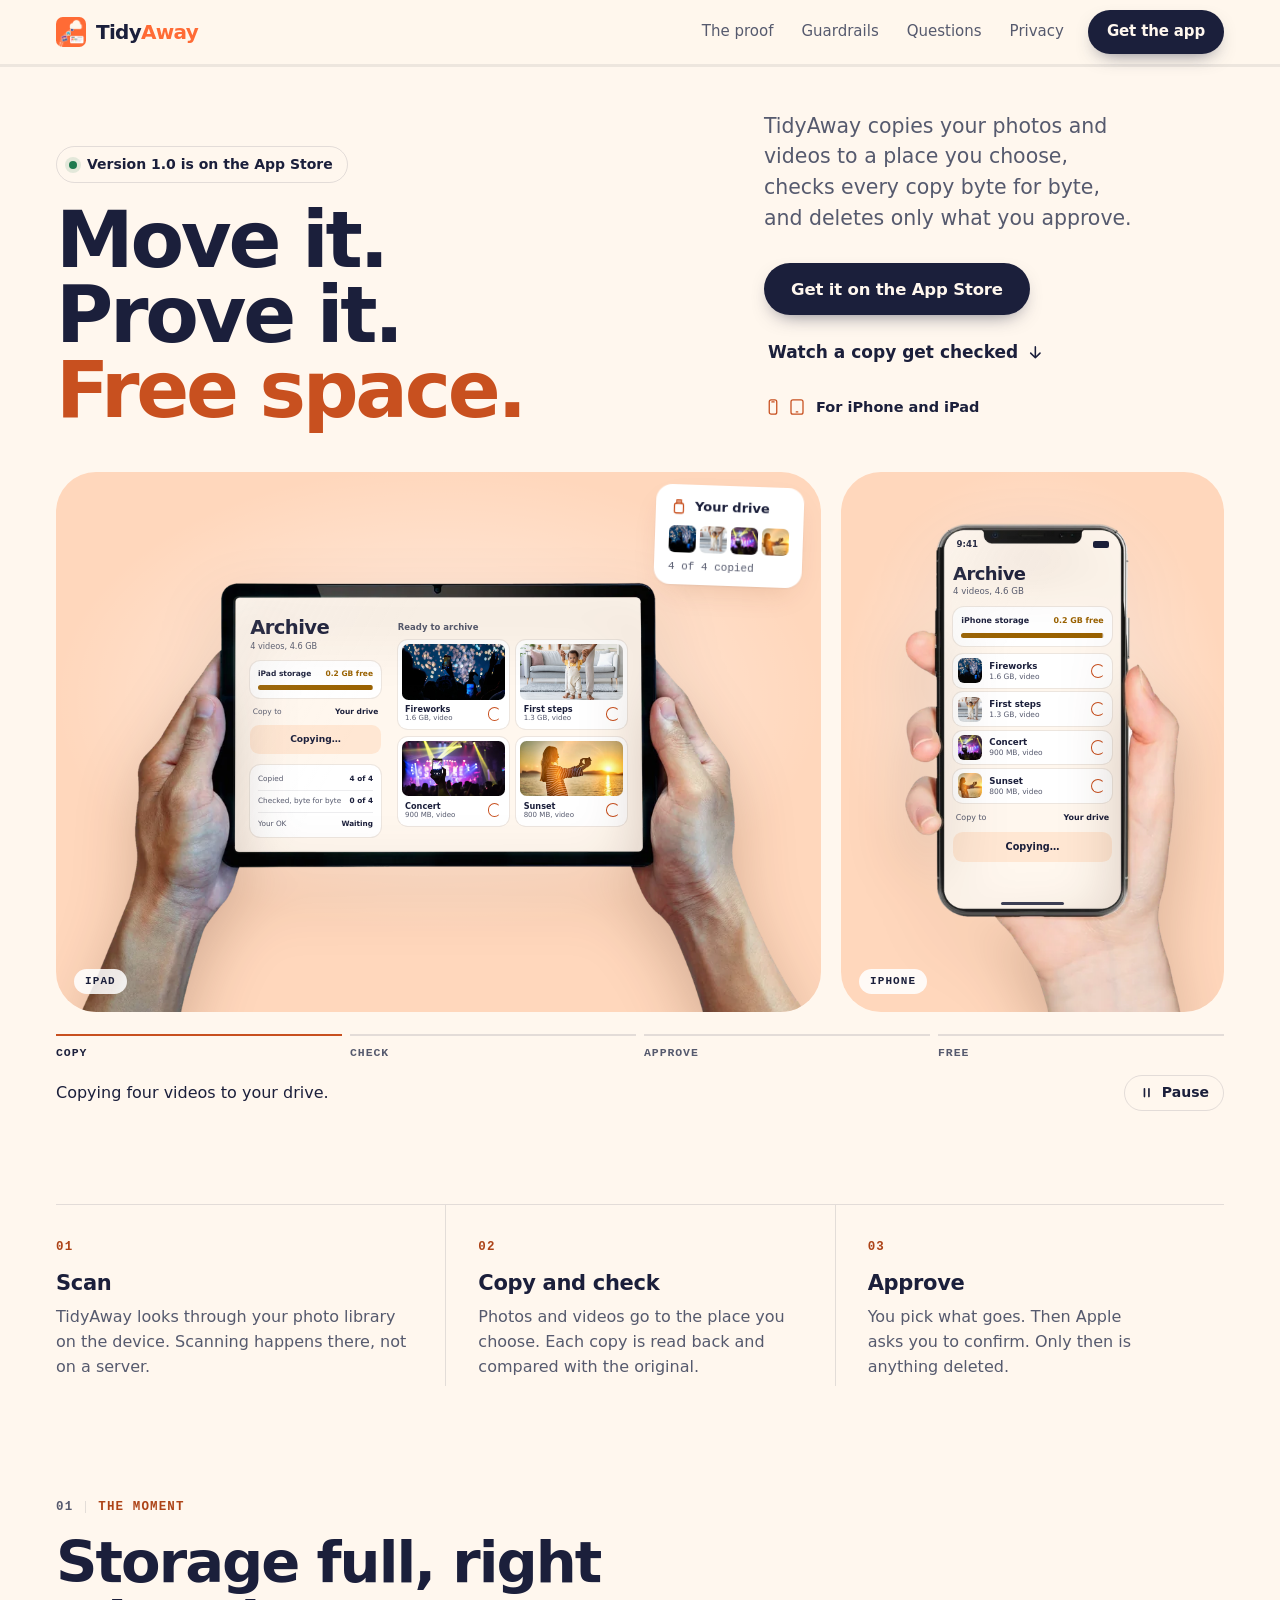
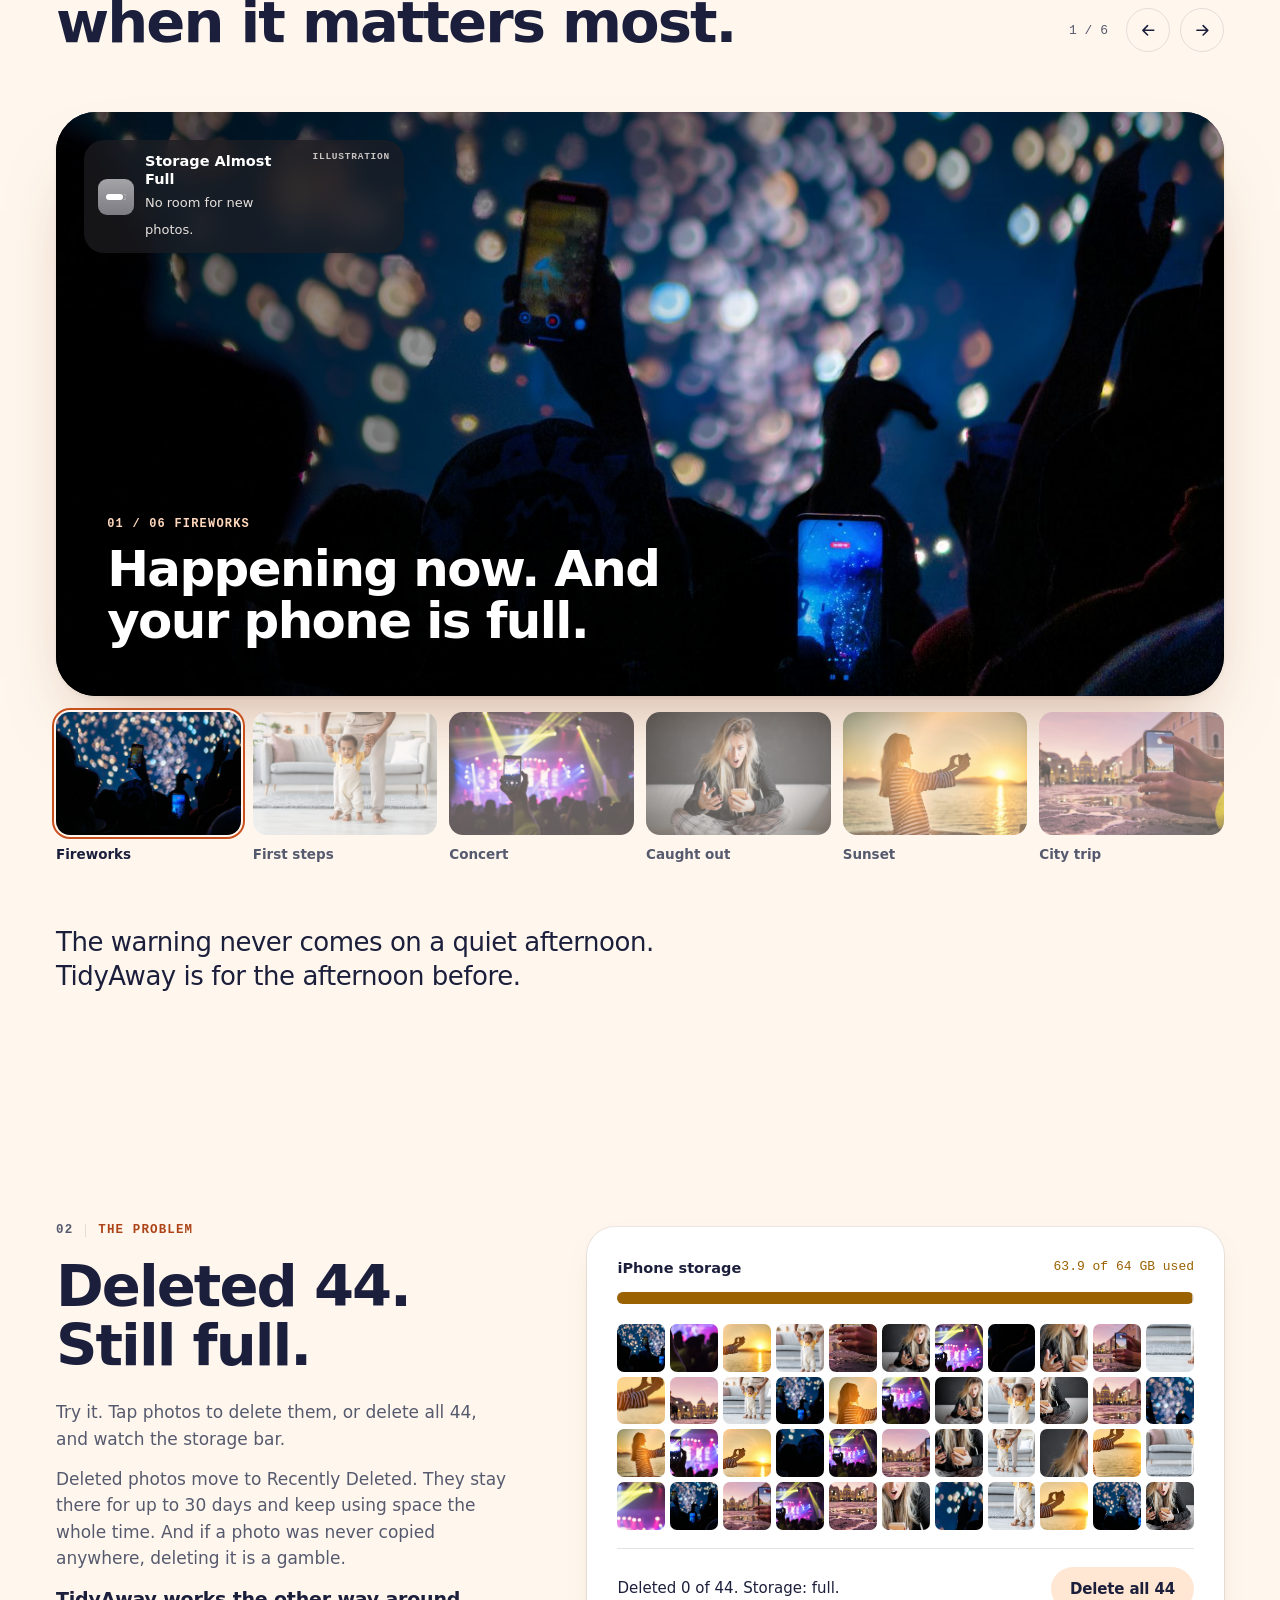
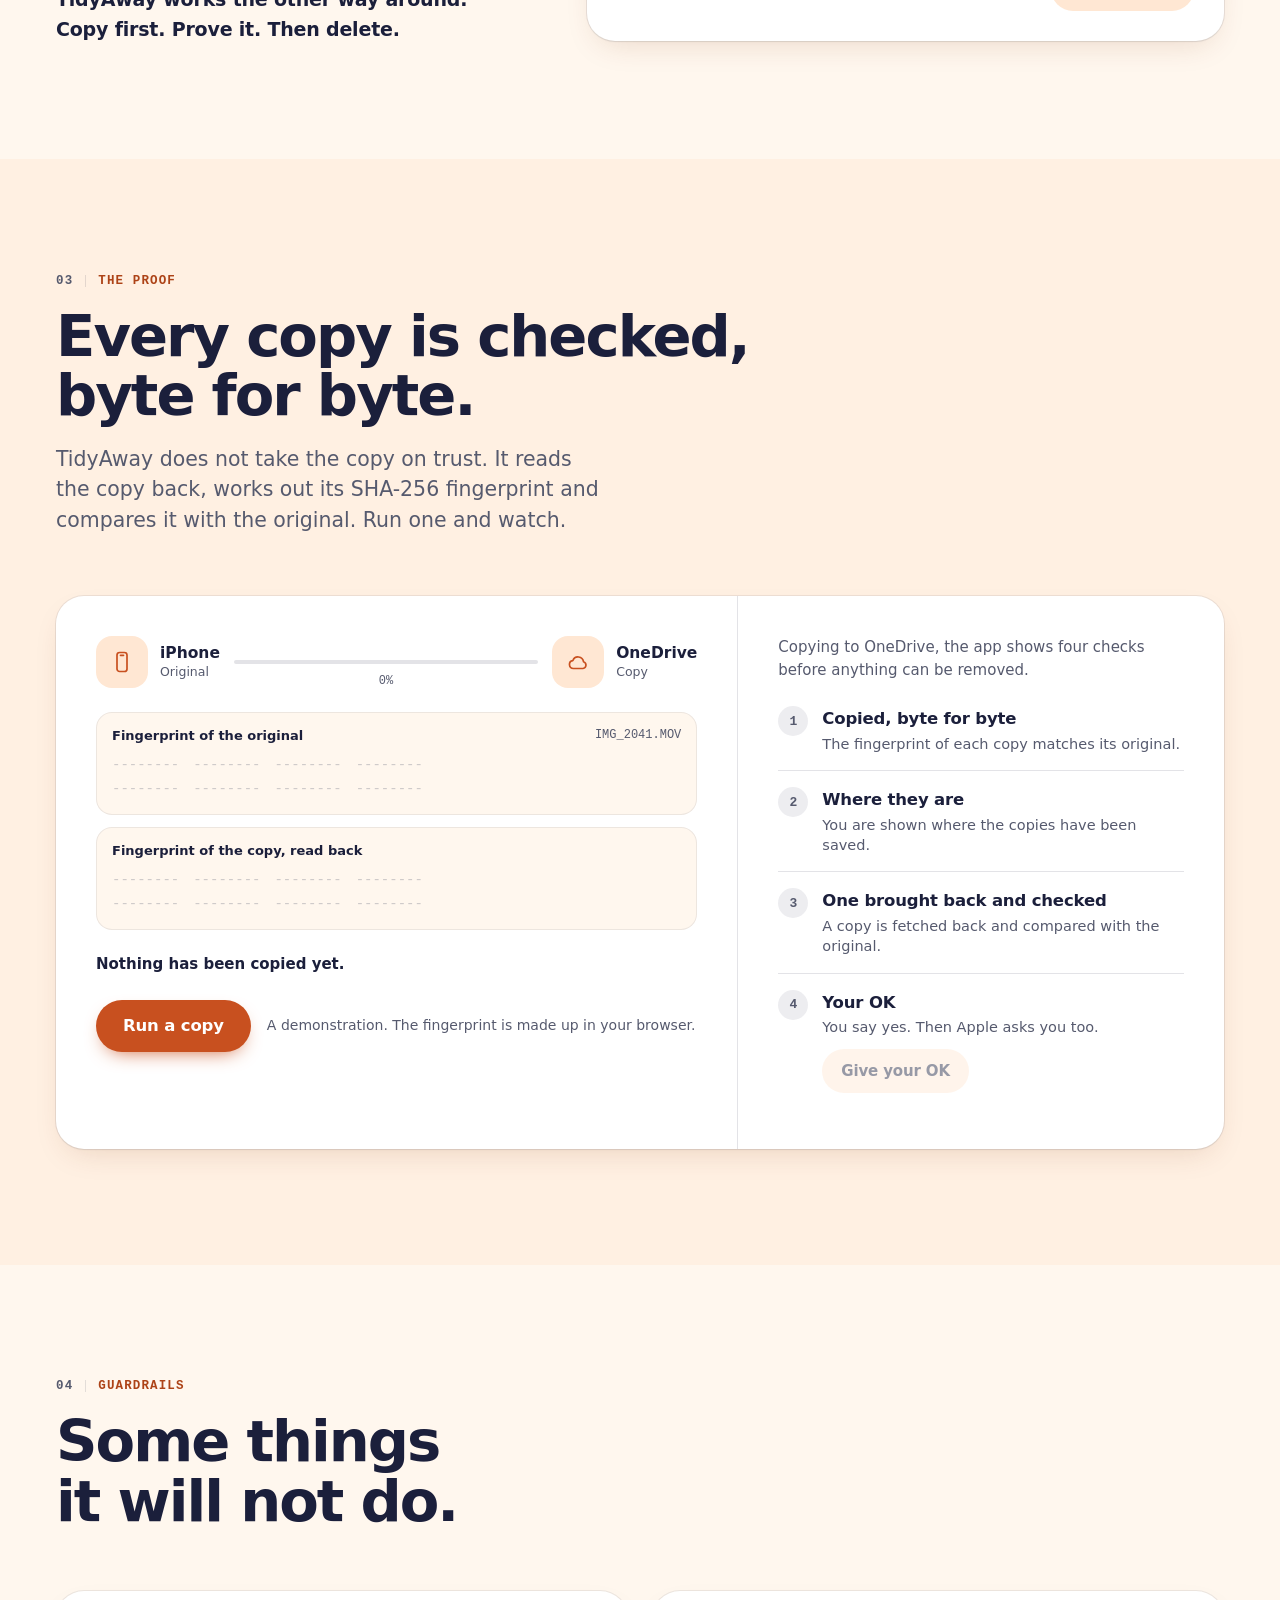
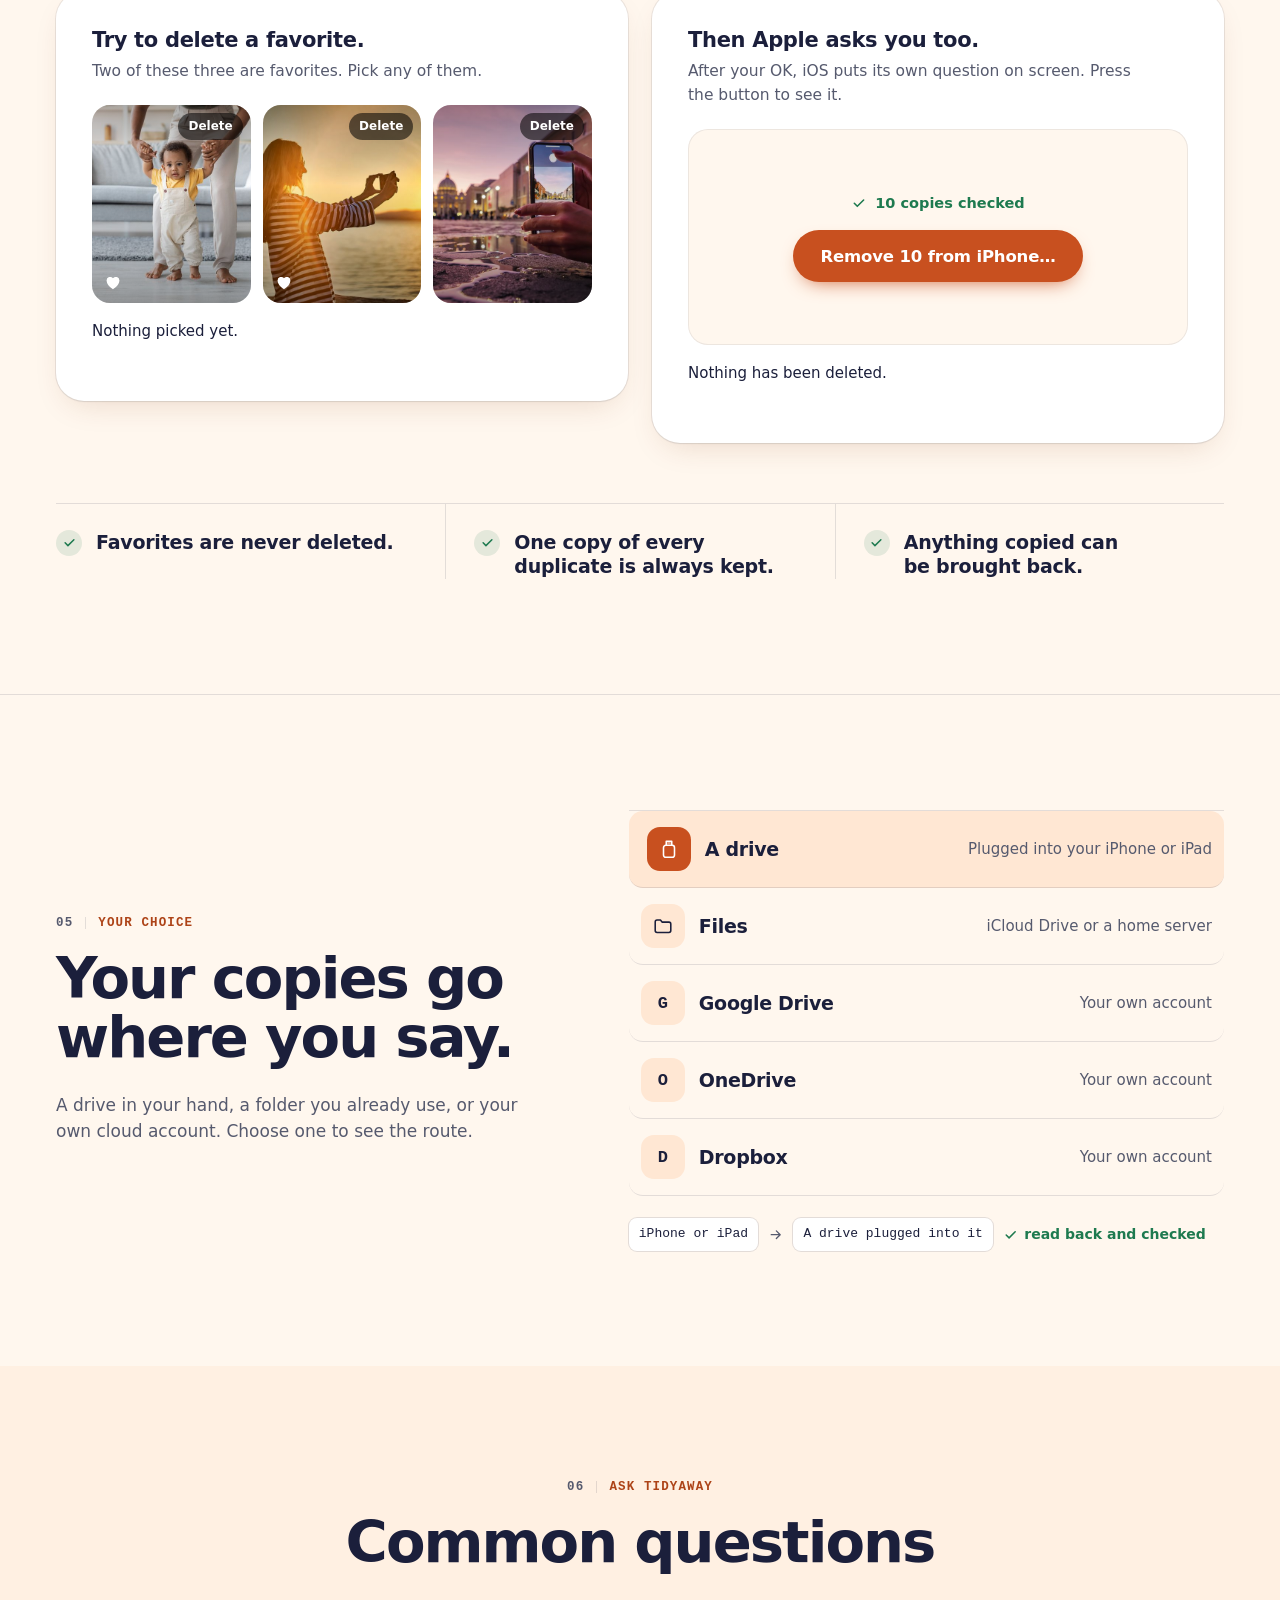
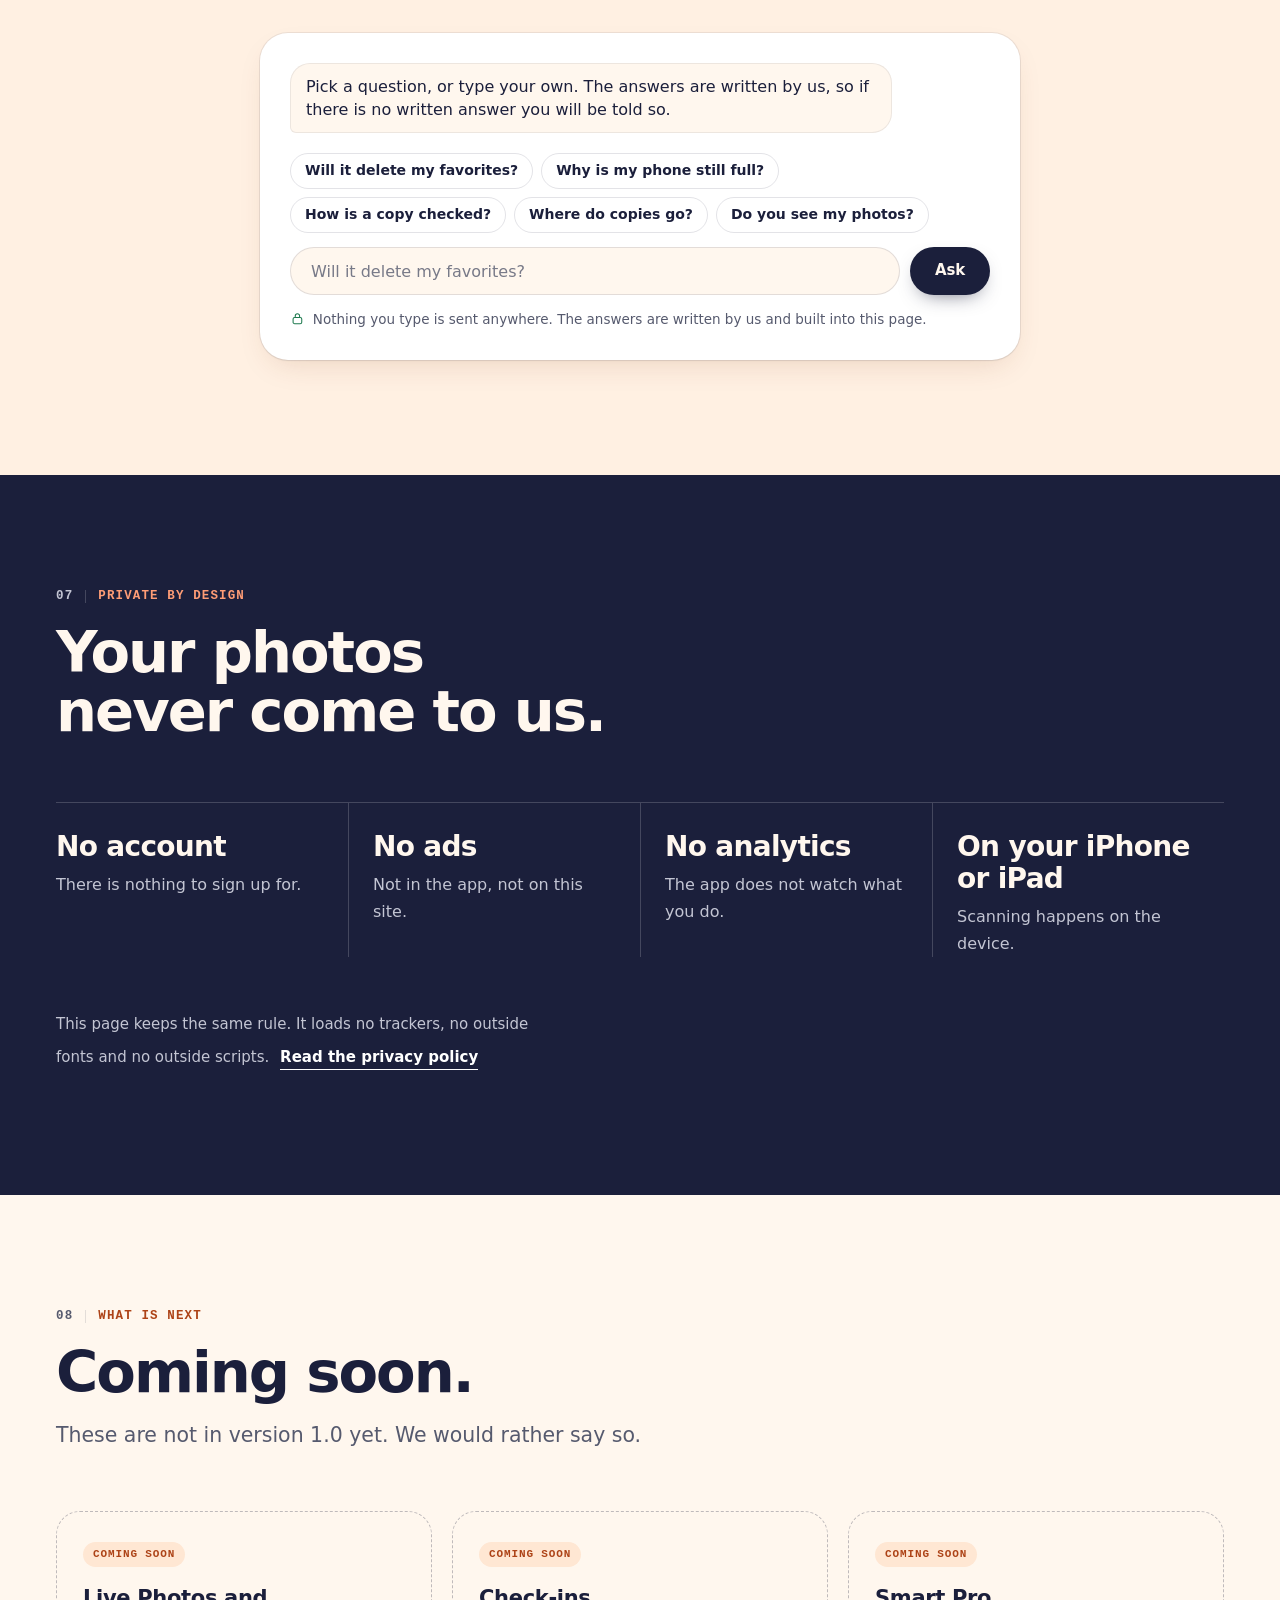
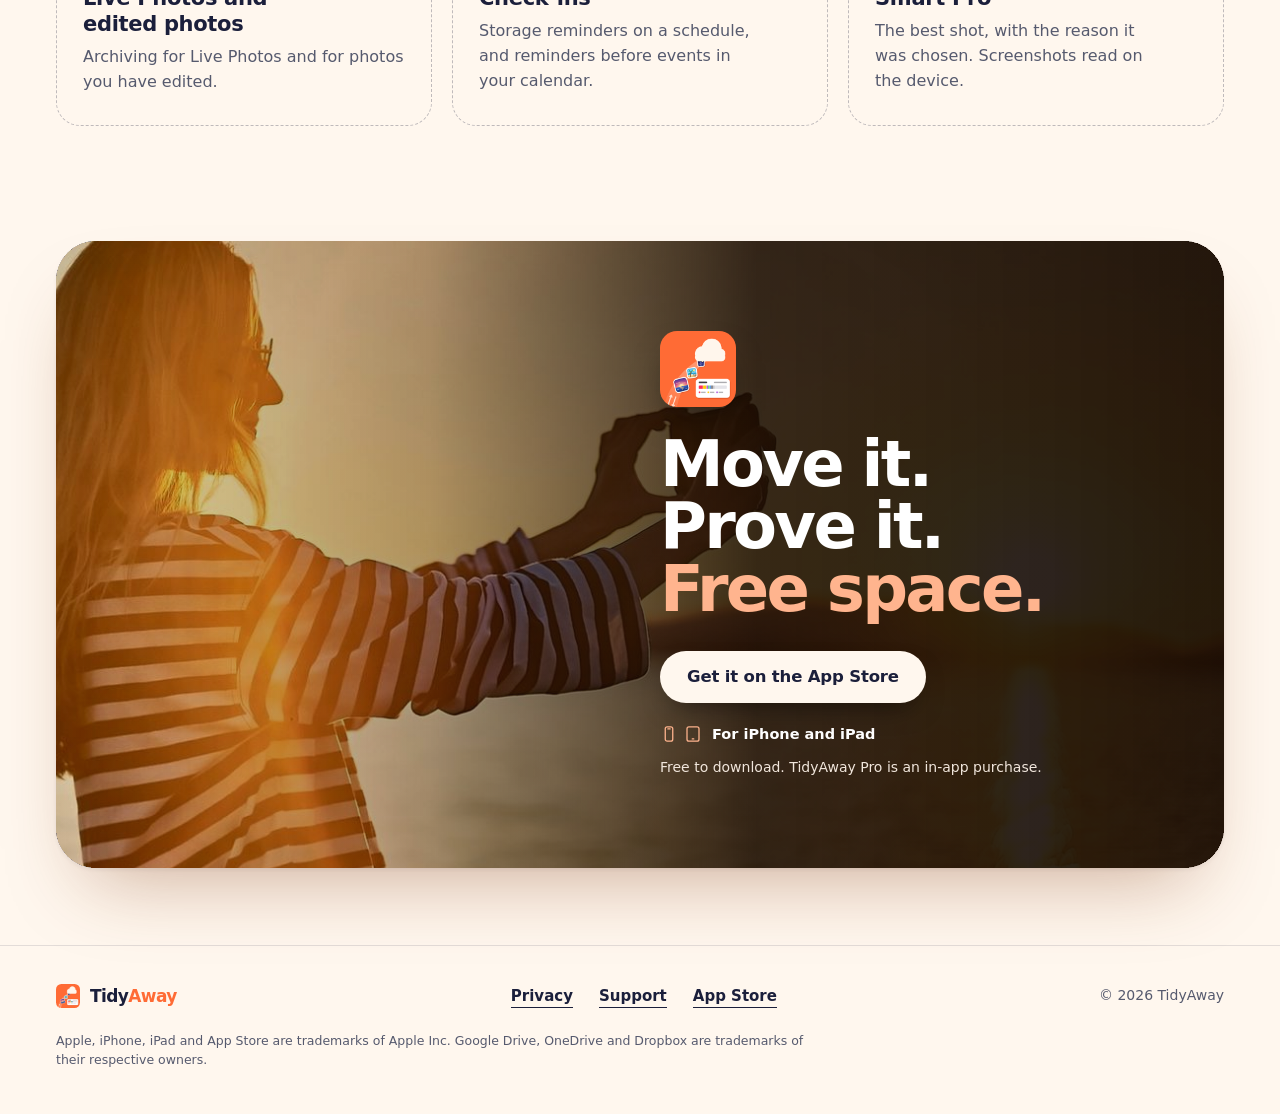
==== index.html @ 2eac978c "Launch the full TidyAway website (The Proof) Interactive home page, licensed photos, privacy and sup" ====
<!doctype html>
<!-- data-badge="text" shows a plain download button. Once Apple's official badge files are
     self-hosted at assets/badges/app-store-black.svg and app-store-white.svg, set data-badge="official". -->
<html lang="en" class="no-js" data-badge="text">
<head>
<meta charset="utf-8">
<meta name="viewport" content="width=device-width, initial-scale=1, viewport-fit=cover">
<title>TidyAway: Free Up Storage. Move it. Prove it. Free space.</title>
<meta name="description" content="TidyAway copies your photos and videos to a place you choose, checks every copy byte for byte, and deletes only what you approve. For iPhone and iPad.">
<meta name="color-scheme" content="light dark">
<meta name="theme-color" content="#FFF7EE" media="(prefers-color-scheme: light)">
<meta name="theme-color" content="#14161F" media="(prefers-color-scheme: dark)">
<meta name="referrer" content="no-referrer">
<link rel="icon" type="image/png" href="assets/app-icon-64.png">
<link rel="apple-touch-icon" href="assets/apple-touch-icon.png">
<link rel="stylesheet" href="css/site.css">
<script>document.documentElement.className = 'js';</script>
</head>
<body id="top">

<!-- Icon sprite. Drawn for this site; no third-party marks. -->
<svg width="0" height="0" style="position:absolute" aria-hidden="true" focusable="false">
  <defs>
    <symbol id="i-check" viewBox="0 0 24 24"><path d="M5 12.5l4.5 4.5L19 7.5" fill="none" stroke="currentColor" stroke-width="2.4" stroke-linecap="round" stroke-linejoin="round"/></symbol>
    <symbol id="i-arrow" viewBox="0 0 24 24"><path d="M5 12h14M13 6l6 6-6 6" fill="none" stroke="currentColor" stroke-width="2" stroke-linecap="round" stroke-linejoin="round"/></symbol>
    <symbol id="i-down" viewBox="0 0 24 24"><path d="M12 5v14M6 13l6 6 6-6" fill="none" stroke="currentColor" stroke-width="2" stroke-linecap="round" stroke-linejoin="round"/></symbol>
    <symbol id="i-heart" viewBox="0 0 24 24"><path d="M12 20s-7-4.4-7-9.6A3.9 3.9 0 0 1 12 8a3.9 3.9 0 0 1 7 2.4C19 15.6 12 20 12 20z" fill="currentColor"/></symbol>
    <symbol id="i-replay" viewBox="0 0 24 24"><path d="M4 12a8 8 0 1 0 2.6-5.9M4 4v4.5h4.5" fill="none" stroke="currentColor" stroke-width="2" stroke-linecap="round" stroke-linejoin="round"/></symbol>
    <symbol id="i-pause" viewBox="0 0 24 24"><path d="M8.5 6v12M15.5 6v12" fill="none" stroke="currentColor" stroke-width="2.6" stroke-linecap="round"/></symbol>
    <symbol id="i-play" viewBox="0 0 24 24"><path d="M8 5.5v13l10.5-6.5z" fill="currentColor" stroke="currentColor" stroke-width="1.5" stroke-linejoin="round"/></symbol>
    <symbol id="i-menu" viewBox="0 0 24 24"><path d="M4 8h16M4 16h16" fill="none" stroke="currentColor" stroke-width="2" stroke-linecap="round"/></symbol>
    <symbol id="i-drive" viewBox="0 0 24 24"><g fill="none" stroke="currentColor" stroke-width="1.7" stroke-linecap="round" stroke-linejoin="round"><rect x="6" y="8" width="12" height="13" rx="2.5"/><path d="M9 8V3.5h6V8M11 5.5v.01M13 5.5v.01"/></g></symbol>
    <symbol id="i-folder" viewBox="0 0 24 24"><path d="M3.5 7.5A2 2 0 0 1 5.5 5.5h3.7l2 2.3h7.3a2 2 0 0 1 2 2V17a2 2 0 0 1-2 2h-13a2 2 0 0 1-2-2z" fill="none" stroke="currentColor" stroke-width="1.7" stroke-linejoin="round"/></symbol>
    <symbol id="i-cloud" viewBox="0 0 24 24"><path d="M7.5 18.5a4 4 0 0 1-.6-7.96 5.5 5.5 0 0 1 10.6 1.16A3.5 3.5 0 0 1 17 18.5z" fill="none" stroke="currentColor" stroke-width="1.7" stroke-linejoin="round"/></symbol>
    <symbol id="i-phone" viewBox="0 0 24 24"><g fill="none" stroke="currentColor" stroke-width="1.7" stroke-linecap="round"><rect x="7" y="2.5" width="10" height="19" rx="2.6"/><path d="M10.5 5.3h3"/></g></symbol>
    <symbol id="i-pad" viewBox="0 0 24 24"><g fill="none" stroke="currentColor" stroke-width="1.7" stroke-linecap="round"><rect x="4" y="2.5" width="16" height="19" rx="2.6"/><path d="M11 18.6h2"/></g></symbol>
    <symbol id="i-lock" viewBox="0 0 24 24"><g fill="none" stroke="currentColor" stroke-width="1.7" stroke-linecap="round" stroke-linejoin="round"><rect x="5" y="10.5" width="14" height="10" rx="2.5"/><path d="M8.5 10.5V8a3.5 3.5 0 0 1 7 0v2.5"/></g></symbol>
  </defs>
</svg>

<a class="skip" href="#main">Skip to content</a>

<header class="nav" id="nav">
  <div class="wrap nav__row">
    <a class="brand" href="#top" aria-label="TidyAway, home">
      <img src="assets/app-icon-64.png" width="30" height="30" alt="">
      <span class="brand__word">Tidy<span>Away</span></span>
    </a>
    <button class="nav__toggle" type="button" id="navToggle" aria-expanded="false" aria-controls="navLinks"><svg class="ico" aria-hidden="true"><use href="#i-menu"/></svg>Menu</button>
    <nav class="nav__links" id="navLinks" aria-label="Sections">
      <a href="#proof">The proof</a>
      <a href="#guardrails">Guardrails</a>
      <a href="#ask">Questions</a>
      <a href="#private">Privacy</a>
    </nav>
    <a class="btn btn--ink btn--sm" href="https://apps.apple.com/app/id6836546403" rel="noopener">Get the app</a>
  </div>
  <div class="meter" aria-hidden="true"><i id="meter"></i></div>
</header>

<main id="main">

<!-- 1. HERO -->
<section class="hero">
  <div class="wrap hero__top">
    <div class="hero__copy">
      <p class="eyebrow"><span class="dot"></span>Version 1.0 is on the App Store</p>
      <h1 class="display">Move it.<br>Prove it.<br><span class="accent">Free space.</span></h1>
    </div>
    <div class="hero__side">
      <p class="lead">TidyAway copies your photos and videos to a place you choose, checks every copy byte for byte, and deletes only what you approve.</p>
      <div class="actions">
        <a class="btn btn--ink store" href="https://apps.apple.com/app/id6836546403" rel="noopener">Get it on the App Store</a>
        <a class="link" href="#proof">Watch a copy get checked <svg class="ico" aria-hidden="true"><use href="#i-down"/></svg></a>
      </div>
      <p class="for"><svg class="ico" aria-hidden="true"><use href="#i-phone"/></svg><svg class="ico" aria-hidden="true"><use href="#i-pad"/></svg>For iPhone and iPad</p>
    </div>
  </div>

  <div class="wrap">
    <figure class="stage" id="stage" aria-labelledby="heroLine">
      <p class="sr">Photographs of an iPad and an iPhone held in the hand, both showing the Archive screen in TidyAway. Four videos are copied to a drive, each copy is checked, the removal is approved, and 4.6 GB of storage comes back.</p>
      <div class="stage__grid">

        <!-- iPad: the wider layout of the same screen -->
        <div class="panel panel--pad" aria-hidden="true">
          <div class="shot shot--pad">
            <div class="shot__ui">
              <div class="padapp">
                <div class="padapp__side">
                  <p class="app__title">Archive</p>
                  <p class="app__sub">4 videos, 4.6 GB</p>
                  <div class="app__store">
                    <div class="app__row"><span>iPad storage</span><span data-h="free" class="is-low">0.2 GB free</span></div>
                    <div class="bar" data-h="bar"><i></i></div>
                  </div>
                  <div class="app__to"><span>Copy to</span><b>Your drive</b></div>
                  <div class="app__btn" data-h="btn">Copy to my drive</div>
                  <ul class="applog">
                    <li><span>Copied</span><b data-h="log-copy">0 of 4</b></li>
                    <li><span>Checked, byte for byte</span><b data-h="log-check">0 of 4</b></li>
                    <li><span>Your OK</span><b data-h="log-ok">Waiting</b></li>
                  </ul>
                </div>
                <div class="padapp__main">
                  <p class="padapp__h">Ready to archive</p>
                  <ul class="pgrid" data-h="files" data-kind="pad"></ul>
                </div>
              </div>
            </div>
            <img class="shot__img" alt="" width="2400" height="1601" decoding="async"
                 src="assets/devices/ipad-landscape-hands-1200.webp"
                 srcset="assets/devices/ipad-landscape-hands-1200.webp 1200w, assets/devices/ipad-landscape-hands-2400.webp 2400w"
                 sizes="(min-width: 1000px) 1040px, 200vw">
          </div>
          <span class="panel__tag">iPad</span>
        </div>

        <div class="floaters" aria-hidden="true">
          <div class="slip" id="heroSlip">
            <p class="slip__h">Proof <span>Fireworks.mov</span></p>
            <p class="slip__l"><span>Original</span><code>9f3c41d7 a08e52b1</code></p>
            <p class="slip__l"><span>Copy</span><code>9f3c41d7 a08e52b1</code></p>
            <p class="slip__ok"><svg class="ico"><use href="#i-check"/></svg>Match, byte for byte</p>
          </div>
          <div class="dest" id="heroDest">
            <p class="dest__h"><svg class="ico"><use href="#i-drive"/></svg>Your drive</p>
            <div class="dest__slots"><i></i><i></i><i></i><i></i></div>
            <p class="dest__n"><span id="heroDestN">0</span> of 4 copied</p>
          </div>
        </div>

        <!-- iPhone -->
        <div class="panel panel--phone" aria-hidden="true">
          <div class="shot shot--phone">
            <div class="shot__ui">
              <div class="sb"><span>9:41</span><span class="sb__r"><b></b></span></div>
              <div class="app">
                <p class="app__title">Archive</p>
                <p class="app__sub">4 videos, 4.6 GB</p>
                <div class="app__store">
                  <div class="app__row"><span>iPhone storage</span><span data-h="free" class="is-low">0.2 GB free</span></div>
                  <div class="bar" data-h="bar"><i></i></div>
                </div>
                <ul class="files" data-h="files" data-kind="phone"></ul>
                <div class="app__to"><span>Copy to</span><b>Your drive</b></div>
                <div class="app__btn" data-h="btn">Copy to my drive</div>
              </div>
              <span class="phone__home"></span>
              <div class="ios" id="heroDialog">
                <div class="ios__card">
                  <p><b>Allow &ldquo;TidyAway&rdquo; to delete 4 videos?</b><span class="ios__tag">Illustration</span></p>
                  <div class="ios__acts"><span>Don&rsquo;t Allow</span><span class="ios__go">Delete</span></div>
                </div>
              </div>
            </div>
            <img class="shot__img" alt="" width="2400" height="1609" decoding="async"
                 src="assets/devices/iphone-hand-1200.webp"
                 srcset="assets/devices/iphone-hand-1200.webp 1200w, assets/devices/iphone-hand-2400.webp 2400w"
                 sizes="1040px">
          </div>
          <span class="panel__tag">iPhone</span>
        </div>
      </div>

      <figcaption class="stage__cap">
        <ol class="steps" id="heroSteps" aria-hidden="true">
          <li>Copy</li><li>Check</li><li>Approve</li><li>Free</li>
        </ol>
        <p class="stage__line" id="heroLine">Four videos, copied to a drive, checked, then removed with your say-so.</p>
        <button class="chip" id="heroReplay" type="button"><svg class="ico" aria-hidden="true"><use href="#i-pause"/></svg><span>Pause</span></button>
      </figcaption>
    </figure>

    <ol class="three">
      <li><span class="num">01</span><h2>Scan</h2><p>TidyAway looks through your photo library on the device. Scanning happens there, not on a server.</p></li>
      <li><span class="num">02</span><h2>Copy and check</h2><p>Photos and videos go to the place you choose. Each copy is read back and compared with the original.</p></li>
      <li><span class="num">03</span><h2>Approve</h2><p>You pick what goes. Then Apple asks you to confirm. Only then is anything deleted.</p></li>
    </ol>
  </div>
</section>

<!-- 2. MOMENTS -->
<section class="sec moments" id="moments" aria-labelledby="h-moments">
  <div class="wrap">
    <div class="sec__head sec__head--split">
      <div>
        <p class="kicker"><span>01</span>The moment</p>
        <h2 class="h2" id="h-moments">Storage full, right when it matters most.</h2>
      </div>
      <div class="rail-ctl">
        <span class="rail-ctl__n" id="viewN" aria-hidden="true">1 / 6</span>
        <button class="round" type="button" id="viewPrev" aria-label="Previous moment"><svg class="ico flip" aria-hidden="true"><use href="#i-arrow"/></svg></button>
        <button class="round" type="button" id="viewNext" aria-label="Next moment"><svg class="ico" aria-hidden="true"><use href="#i-arrow"/></svg></button>
      </div>
    </div>

    <div class="viewer" id="viewer" tabindex="0" role="group" aria-roledescription="carousel" aria-label="Six moments when a full phone gets in the way. Use the arrow keys to move between them.">
      <div class="viewer__slides" id="viewSlides"></div>
      <div class="note" id="viewNote" aria-hidden="true">
        <span class="note__ic"><i></i></span>
        <span><b>Storage Almost Full</b><small>No room for new photos.</small></span>
        <em>Illustration</em>
      </div>
      <div class="viewer__cap" aria-live="polite">
        <span class="viewer__k" id="viewK"></span>
        <strong id="viewLine"></strong>
      </div>
    </div>
    <div class="thumbs" id="viewThumbs" role="group" aria-label="Choose a moment"></div>
    <noscript><p class="fine">Six photographs of moments a full phone gets in the way: fireworks, first steps, a concert, a surprise warning, a sunset and a city trip.</p></noscript>

    <p class="aside">The warning never comes on a quiet afternoon. TidyAway is for the afternoon before.</p>
  </div>
</section>

<!-- 3. DELETED 44. STILL FULL -->
<section class="sec" id="still-full" aria-labelledby="h-full">
  <div class="wrap split">
    <div class="split__copy">
      <p class="kicker"><span>02</span>The problem</p>
      <h2 class="h2" id="h-full">Deleted <span data-count="44">44</span>. <br>Still full.</h2>
      <p class="body">Try it. Tap photos to delete them, or delete all 44, and watch the storage bar.</p>
      <p class="body">Deleted photos move to Recently Deleted. They stay there for up to 30 days and keep using space the whole time. And if a photo was never copied anywhere, deleting it is a gamble.</p>
      <p class="body strong">TidyAway works the other way around. Copy first. Prove it. Then delete.</p>
    </div>
    <div class="split__demo">
      <div class="card demo" id="fullDemo">
        <div class="demo__top">
          <div class="readout"><span>iPhone storage</span><span class="mono">63.9 of 64 GB used</span></div>
          <div class="bar bar--lg bar--full"><i></i></div>
        </div>
        <div class="roll" id="roll" aria-hidden="true"></div>
        <div class="bin" id="bin" hidden>
          <span class="bin__name">Recently Deleted</span>
          <span class="bin__meta"><b id="binN">0</b> photos, kept up to 30 days, still using space</span>
        </div>
        <div class="demo__foot">
          <p class="status" id="fullStatus" role="status">Deleted 0 of 44. Storage: full.</p>
          <div class="demo__btns">
            <button class="btn btn--soft btn--sm" type="button" id="fullAll">Delete all 44</button>
            <button class="btn btn--ghost btn--sm" type="button" id="fullReset" hidden>Start again</button>
          </div>
        </div>
      </div>
    </div>
  </div>
</section>

<!-- 4. THE PROOF -->
<section class="sec sec--tint" id="proof" aria-labelledby="h-proof">
  <div class="wrap">
    <div class="sec__head">
      <p class="kicker"><span>03</span>The proof</p>
      <h2 class="h2" id="h-proof">Every copy is checked, byte for byte.</h2>
      <p class="lead lead--sm">TidyAway does not take the copy on trust. It reads the copy back, works out its <span class="nowrap">SHA-256</span> fingerprint and compares it with the original. Run one and watch.</p>
    </div>

    <div class="card proof" id="proofDemo" data-state="idle">
      <div class="proof__left">
        <div class="route">
          <div class="node"><span class="node__ic"><svg class="ico" aria-hidden="true"><use href="#i-phone"/></svg></span><span class="node__t">iPhone<small>Original</small></span></div>
          <div class="pipe"><i id="pipe"></i><span class="pipe__pct mono" id="pipePct">0%</span></div>
          <div class="node"><span class="node__ic"><svg class="ico" aria-hidden="true"><use href="#i-cloud"/></svg></span><span class="node__t">OneDrive<small>Copy</small></span></div>
        </div>

        <div class="prints">
          <div class="print">
            <p class="print__l">Fingerprint of the original <span>IMG_2041.MOV</span></p>
            <p class="print__v mono" id="printA" aria-hidden="true"></p>
          </div>
          <div class="print">
            <p class="print__l">Fingerprint of the copy, read back</p>
            <p class="print__v mono" id="printB" aria-hidden="true"></p>
          </div>
        </div>
        <p class="status status--row" id="proofStatus" role="status">Nothing has been copied yet.</p>
        <div class="demo__btns">
          <button class="btn btn--accent" type="button" id="proofRun">Run a copy</button>
          <span class="fine">A demonstration. The fingerprint is made up in your browser.</span>
        </div>
      </div>

      <div class="proof__right">
        <p class="proof__cap">Copying to OneDrive, the app shows four checks before anything can be removed.</p>
        <ol class="checks" id="checks">
          <li><span class="tick"><svg class="ico" aria-hidden="true"><use href="#i-check"/></svg><em>1</em></span><div><b>Copied, byte for byte</b><span>The fingerprint of each copy matches its original.</span></div></li>
          <li><span class="tick"><svg class="ico" aria-hidden="true"><use href="#i-check"/></svg><em>2</em></span><div><b>Where they are</b><span>You are shown where the copies have been saved.</span></div></li>
          <li><span class="tick"><svg class="ico" aria-hidden="true"><use href="#i-check"/></svg><em>3</em></span><div><b>One brought back and checked</b><span>A copy is fetched back and compared with the original.</span></div></li>
          <li><span class="tick"><svg class="ico" aria-hidden="true"><use href="#i-check"/></svg><em>4</em></span><div><b>Your OK</b><span>You say yes. Then Apple asks you too.</span>
            <button class="btn btn--soft btn--sm" type="button" id="proofOk" disabled>Give your OK</button></div></li>
        </ol>
      </div>
    </div>
  </div>
</section>

<!-- 5. GUARDRAILS -->
<section class="sec" id="guardrails" aria-labelledby="h-guard">
  <div class="wrap">
    <div class="sec__head">
      <p class="kicker"><span>04</span>Guardrails</p>
      <h2 class="h2" id="h-guard">Some things it will not do.</h2>
    </div>

    <div class="duo">
      <div class="card guard">
        <h3 class="h3">Try to delete a favorite.</h3>
        <p class="body body--sm">Two of these three are favorites. Pick any of them.</p>
        <div class="favs" id="favs"></div>
        <p class="status" id="favStatus" role="status">Nothing picked yet.</p>
        <button class="btn btn--ghost btn--sm" type="button" id="favReset" hidden>Start again</button>
      </div>

      <div class="card guard guard--apple" id="appleDemo">
        <h3 class="h3">Then Apple asks you too.</h3>
        <p class="body body--sm">After your OK, iOS puts its own question on screen. Press the button to see it.</p>
        <div class="apple">
          <div class="apple__sheet">
            <p class="apple__ok"><svg class="ico" aria-hidden="true"><use href="#i-check"/></svg>10 copies checked</p>
            <button class="btn btn--accent" type="button" id="appleOpen">Remove 10 from iPhone&hellip;</button>
          </div>
          <div class="ios ios--live" id="appleDialog" role="dialog" aria-modal="true" aria-labelledby="appleTitle" aria-describedby="appleDesc" hidden>
            <div class="ios__card">
              <p><b id="appleTitle">Allow &ldquo;TidyAway&rdquo; to delete 10 photos?</b><span id="appleDesc">Illustration of the question iOS asks.</span></p>
              <div class="ios__acts"><button type="button" id="appleNo">Don&rsquo;t Allow</button><button type="button" id="appleYes" class="ios__go">Delete</button></div>
            </div>
          </div>
        </div>
        <p class="status" id="appleStatus" role="status">Nothing has been deleted.</p>
      </div>
    </div>

    <ul class="rules">
      <li><span class="rules__ic"><svg class="ico" aria-hidden="true"><use href="#i-check"/></svg></span><b>Favorites are never deleted.</b></li>
      <li><span class="rules__ic"><svg class="ico" aria-hidden="true"><use href="#i-check"/></svg></span><b>One copy of every duplicate is always kept.</b></li>
      <li><span class="rules__ic"><svg class="ico" aria-hidden="true"><use href="#i-check"/></svg></span><b>Anything copied can be brought back.</b></li>
    </ul>
  </div>
</section>

<!-- 6. WHERE COPIES GO -->
<section class="sec sec--rule" id="places" aria-labelledby="h-places">
  <div class="wrap split split--even">
    <div class="split__copy">
      <p class="kicker"><span>05</span>Your choice</p>
      <h2 class="h2" id="h-places">Your copies go where you say.</h2>
      <p class="body">A drive in your hand, a folder you already use, or your own cloud account. Choose one to see the route.</p>
    </div>
    <div class="split__demo">
      <fieldset class="places" id="placesSet">
        <legend class="sr">Where should copies go?</legend>
        <label class="place"><input type="radio" name="place" value="drive" checked><span class="place__ic"><svg class="ico" aria-hidden="true"><use href="#i-drive"/></svg></span><span class="place__t">A drive</span><span class="place__d">Plugged into your iPhone or iPad</span></label>
        <label class="place"><input type="radio" name="place" value="files"><span class="place__ic"><svg class="ico" aria-hidden="true"><use href="#i-folder"/></svg></span><span class="place__t">Files</span><span class="place__d">iCloud Drive or a home server</span></label>
        <label class="place"><input type="radio" name="place" value="google"><span class="place__ic place__ic--mono" aria-hidden="true">G</span><span class="place__t">Google Drive</span><span class="place__d">Your own account</span></label>
        <label class="place"><input type="radio" name="place" value="onedrive"><span class="place__ic place__ic--mono" aria-hidden="true">O</span><span class="place__t">OneDrive</span><span class="place__d">Your own account</span></label>
        <label class="place"><input type="radio" name="place" value="dropbox"><span class="place__ic place__ic--mono" aria-hidden="true">D</span><span class="place__t">Dropbox</span><span class="place__d">Your own account</span></label>
      </fieldset>
      <p class="routeline" id="placeLine" role="status"><span class="mono">iPhone or iPad</span><svg class="ico" aria-hidden="true"><use href="#i-arrow"/></svg><span class="mono" id="placeTo">A drive plugged into it</span><span class="routeline__ok"><svg class="ico" aria-hidden="true"><use href="#i-check"/></svg>read back and checked</span></p>
    </div>
  </div>
</section>

<!-- 7. COMMON QUESTIONS -->
<section class="sec sec--tint" id="ask" aria-labelledby="h-ask">
  <div class="wrap ask">
    <div class="sec__head sec__head--center">
      <p class="kicker"><span>06</span>Ask TidyAway</p>
      <h2 class="h2" id="h-ask">Common questions</h2>
    </div>
    <div class="card askbox">
      <div class="thread" id="thread" aria-live="polite">
        <p class="msg msg--a">Pick a question, or type your own. The answers are written by us, so if there is no written answer you will be told so.</p>
      </div>
      <div class="sugg" id="sugg" role="group" aria-label="Suggested questions"></div>
      <form class="askform" id="askForm" autocomplete="off">
        <label class="sr" for="askQ">Your question</label>
        <input id="askQ" name="q" type="text" placeholder="Will it delete my favorites?" maxlength="140" enterkeyhint="send">
        <button class="btn btn--ink btn--sm" type="submit">Ask</button>
      </form>
      <p class="askpriv"><svg class="ico" aria-hidden="true"><use href="#i-lock"/></svg>Nothing you type is sent anywhere. The answers are written by us and built into this page.</p>
    </div>
  </div>
</section>

<!-- 8. PRIVATE BY DESIGN -->
<section class="band" id="private" aria-labelledby="h-private">
  <div class="wrap">
    <div class="sec__head">
      <p class="kicker"><span>07</span>Private by design</p>
      <h2 class="h2" id="h-private">Your photos never come to us.</h2>
    </div>
    <ul class="quad">
      <li><b>No account</b><span>There is nothing to sign up for.</span></li>
      <li><b>No ads</b><span>Not in the app, not on this site.</span></li>
      <li><b>No analytics</b><span>The app does not watch what you do.</span></li>
      <li><b>On your iPhone or iPad</b><span>Scanning happens on the device.</span></li>
    </ul>
    <p class="band__note">This page keeps the same rule. It loads no trackers, no outside fonts and no outside scripts. <a href="privacy.html">Read the privacy policy</a></p>
  </div>
</section>

<!-- 9. COMING SOON -->
<section class="sec" id="soon" aria-labelledby="h-soon">
  <div class="wrap">
    <div class="sec__head">
      <p class="kicker"><span>08</span>What is next</p>
      <h2 class="h2" id="h-soon">Coming soon.</h2>
      <p class="lead lead--sm">These are not in version 1.0 yet. We would rather say so.</p>
    </div>
    <ul class="soon">
      <li><span class="tag">Coming soon</span><h3 class="h3">Live Photos and edited photos</h3><p>Archiving for Live Photos and for photos you have edited.</p></li>
      <li><span class="tag">Coming soon</span><h3 class="h3">Check-ins</h3><p>Storage reminders on a schedule, and reminders before events in your calendar.</p></li>
      <li><span class="tag">Coming soon</span><h3 class="h3">Smart Pro</h3><p>The best shot, with the reason it was chosen. Screenshots read on the device.</p></li>
    </ul>
  </div>
</section>

<!-- 10. FINAL CALL TO ACTION -->
<section class="final" aria-labelledby="h-final">
  <div class="wrap">
    <div class="poster" id="poster">
      <div class="poster__img" id="posterImg" aria-hidden="true"></div>
      <div class="poster__in">
        <img class="final__icon" src="assets/app-icon-256.png" width="76" height="76" alt="TidyAway app icon">
        <h2 class="display display--final" id="h-final">Move it.<br>Prove it.<br><span class="accent">Free space.</span></h2>
        <div class="actions">
          <a class="btn btn--ink store" href="https://apps.apple.com/app/id6836546403" rel="noopener">Get it on the App Store</a>
        </div>
        <p class="for"><svg class="ico" aria-hidden="true"><use href="#i-phone"/></svg><svg class="ico" aria-hidden="true"><use href="#i-pad"/></svg>For iPhone and iPad</p>
        <p class="fine">Free to download. TidyAway Pro is an in-app purchase.</p>
      </div>
    </div>
  </div>
</section>

</main>

<footer class="foot">
  <div class="wrap">
    <div class="foot__row">
      <a class="brand" href="#top" aria-label="TidyAway, back to top">
        <img src="assets/app-icon-64.png" width="24" height="24" alt="">
        <span class="brand__word">Tidy<span>Away</span></span>
      </a>
      <nav class="foot__links" aria-label="Footer">
        <a href="privacy.html">Privacy</a>
        <a href="support.html">Support</a>
        <a href="https://apps.apple.com/app/id6836546403" rel="noopener">App Store</a>
      </nav>
      <p class="foot__copy">&copy; 2026 TidyAway</p>
    </div>
    <p class="foot__legal">Apple, iPhone, iPad and App Store are trademarks of Apple Inc. Google Drive, OneDrive and Dropbox are trademarks of their respective owners.</p>
  </div>
</footer>

<script src="js/moments.js"></script>
<script src="js/site.js"></script>
</body>
</html>
---- css/site.css ----
/* TidyAway home page, v2 "The Proof".
   System fonts only. No external requests. Tokens follow Sources/Brand.swift. */

:root {
  --bg: #FFF7EE;
  --surface: #FFE7D3;
  --hero: #FFD7BC;
  --card: #FFFFFF;
  --ink: #1B1F3B;
  --ink-2: #565A6E;
  --line: rgba(27, 31, 59, .12);
  --line-2: rgba(27, 31, 59, .08);
  --accent: #C8501F;
  --accent-text: #AD4317;       /* tangerine darkened for small text on cream, AA */
  --on-accent: #FFFFFF;
  --safe: #1E7A4F;
  --safe-soft: rgba(30, 122, 79, .12);
  --caution: #9A6200;
  --mark: #FF6B35;              /* the orange in the A2 wordmark */
  --nav-bg: rgba(255, 247, 238, .84);
  --tint: #FFF0E2;
  --band-bg: #1B1F3B;
  --band-ink: #FFF7EE;
  --band-2: #C3C5D3;
  --ios-blue: #0062CC;
  --shadow: 0 1px 2px rgba(27, 31, 59, .05), 0 12px 32px -12px rgba(120, 50, 10, .18);
  --shadow-lg: 0 2px 4px rgba(27, 31, 59, .06), 0 40px 80px -32px rgba(120, 50, 10, .38);
  --gutter: clamp(20px, 5vw, 56px);
  --max: 1200px;
  --ease: cubic-bezier(.2, .7, .2, 1);
  --sans: system-ui, -apple-system, BlinkMacSystemFont, "SF Pro Text", "Segoe UI Variable Text", "Segoe UI", Roboto, "Helvetica Neue", Arial, sans-serif;
  --mono: ui-monospace, "SF Mono", SFMono-Regular, Menlo, Consolas, "Liberation Mono", monospace;
  color-scheme: light dark;
}

@media (prefers-color-scheme: dark) {
  :root {
    --bg: #14161F;
    --surface: #262A38;
    --hero: #3A2A24;
    --card: #1C1F2B;
    --ink: #F3EDE6;
    --ink-2: #ABA8B6;
    --line: rgba(243, 237, 230, .14);
    --line-2: rgba(243, 237, 230, .09);
    --accent: #FF8A5C;
    --accent-text: #FF8A5C;
    --on-accent: #1F1108;
    --safe: #3DDC97;
    --safe-soft: rgba(61, 220, 151, .14);
    --caution: #F2C14E;
    --nav-bg: rgba(20, 22, 31, .84);
    --tint: #1C1F2A;
    --band-bg: #1C1F2B;
    --band-ink: #F3EDE6;
    --band-2: #ABA8B6;
    --ios-blue: #4DA3FF;
    --shadow: 0 1px 2px rgba(0, 0, 0, .3), 0 12px 32px -12px rgba(0, 0, 0, .5);
    --shadow-lg: 0 2px 4px rgba(0, 0, 0, .3), 0 40px 80px -32px rgba(0, 0, 0, .7);
  }
}

*, *::before, *::after { box-sizing: border-box; }
html { -webkit-text-size-adjust: 100%; scroll-behavior: smooth; scroll-padding-top: 84px; }
body {
  margin: 0; background: var(--bg); color: var(--ink);
  font: 400 17px/1.55 var(--sans);
  -webkit-font-smoothing: antialiased; text-rendering: optimizeLegibility;
  overflow-x: clip;
}
h1, h2, h3, p, ol, ul, figure, fieldset { margin: 0; padding: 0; }
ol, ul { list-style: none; }
fieldset { border: 0; min-width: 0; }
img { display: block; max-width: 100%; }
[hidden] { display: none !important; }
button, input { font: inherit; color: inherit; }
button { cursor: pointer; }
a { color: inherit; }
code, .mono { font-family: var(--mono); font-variant-numeric: tabular-nums; }
:focus-visible { outline: 2.5px solid var(--accent); outline-offset: 3px; border-radius: 6px; }
::selection { background: var(--hero); color: var(--ink); }

.wrap { max-width: calc(var(--max) + var(--gutter) * 2); margin-inline: auto; padding-inline: var(--gutter); }
.sr { position: absolute; width: 1px; height: 1px; overflow: hidden; clip-path: inset(50%); white-space: nowrap; }
.ico { width: 1.1em; height: 1.1em; flex: none; vertical-align: -.18em; }
.flip { transform: scaleX(-1); }
.skip { position: absolute; left: 12px; top: -60px; z-index: 100; background: var(--ink); color: var(--bg); padding: 10px 14px; border-radius: 10px; text-decoration: none; font-weight: 600; }
.skip:focus { top: 12px; }

/* ---------- type ---------- */
.display { font-size: clamp(50px, 7.6vw, 100px); line-height: .96; letter-spacing: -.042em; font-weight: 700; text-wrap: balance; }
.display--final { font-size: clamp(40px, 6.2vw, 84px); line-height: 1; }
.accent { color: var(--accent); }
.h2 { font-size: clamp(33px, 4.5vw, 58px); line-height: 1.03; letter-spacing: -.034em; font-weight: 700; text-wrap: balance; }
.h3 { font-size: 21px; line-height: 1.25; letter-spacing: -.015em; font-weight: 650; }
.lead { font-size: clamp(18px, 1.6vw, 21px); line-height: 1.5; color: var(--ink-2); max-width: 34em; text-wrap: pretty; }
.lead--sm { margin-top: 18px; max-width: 38em; }
.body { color: var(--ink-2); max-width: 30em; text-wrap: pretty; }
.body + .body { margin-top: 14px; }
.body.strong { color: var(--ink); font-weight: 600; font-size: 19px; letter-spacing: -.01em; }
.body--sm { font-size: 15.5px; margin-top: 6px; }
.fine { font-size: 14px; color: var(--ink-2); }
.kicker { display: flex; align-items: center; gap: 12px; font: 600 12.5px/1 var(--mono); letter-spacing: .09em; text-transform: uppercase; color: var(--accent-text); margin-bottom: 20px; }
.kicker span { color: var(--ink-2); padding-right: 12px; border-right: 1px solid var(--line); }
.eyebrow { display: inline-flex; align-items: center; gap: 10px; font-size: 14px; font-weight: 600; color: var(--ink); padding: 7px 14px 7px 12px; border: 1px solid var(--line); border-radius: 99px; margin-bottom: 28px; }
.dot { width: 8px; height: 8px; border-radius: 50%; background: var(--safe); box-shadow: 0 0 0 4px var(--safe-soft); }

/* ---------- controls ---------- */
.btn {
  display: inline-flex; align-items: center; justify-content: center; gap: 8px;
  min-height: 52px; padding: 0 26px; border-radius: 99px; border: 1px solid transparent;
  font-weight: 650; font-size: 16.5px; letter-spacing: -.01em; text-decoration: none; white-space: nowrap;
  transition: transform .18s var(--ease), box-shadow .18s var(--ease), background-color .18s, border-color .18s, opacity .18s;
  position: relative; -webkit-tap-highlight-color: transparent;
}
.btn--sm { min-height: 40px; padding: 0 18px; font-size: 15px; }
.btn--ink { background: var(--ink); color: var(--bg); box-shadow: 0 8px 20px -10px color-mix(in srgb, var(--ink) 70%, transparent); }
.btn--accent { background: var(--accent); color: var(--on-accent); box-shadow: 0 8px 20px -10px var(--accent); }
.btn--soft { background: var(--surface); color: var(--ink); }
.btn--ghost { background: transparent; color: var(--ink); border-color: var(--line); }
.btn:hover { transform: translateY(-2px); }
.btn--ink:hover, .btn--accent:hover { box-shadow: 0 14px 26px -12px color-mix(in srgb, var(--ink) 60%, transparent); }
.btn--soft:hover { background: var(--hero); }
.btn--ghost:hover { border-color: var(--ink); }
.btn:active { transform: translateY(0) scale(.97); transition-duration: .06s; }
.btn:disabled { opacity: .45; cursor: default; transform: none; box-shadow: none; }

.link { display: inline-flex; align-items: center; gap: 8px; font-weight: 600; text-decoration: none; padding: 12px 4px; background: linear-gradient(currentColor, currentColor) 0 calc(100% - 8px) / 0 1.5px no-repeat; transition: background-size .3s var(--ease); }
.link:hover { background-size: 100% 1.5px; }
.link .ico { transition: transform .3s var(--ease); }
.link:hover .ico { transform: translateY(3px); }

.chip { display: inline-flex; align-items: center; gap: 7px; min-height: 36px; padding: 0 14px; border-radius: 99px; border: 1px solid var(--line); background: transparent; font-size: 14px; font-weight: 600; transition: transform .18s var(--ease), background-color .18s, border-color .18s; }
.chip:hover { background: var(--card); border-color: var(--ink); transform: translateY(-1px); }
.chip:active { transform: scale(.96); }
.chip:hover .ico { transform: rotate(-40deg); }
.chip .ico { transition: transform .35s var(--ease); }

.round { width: 44px; height: 44px; border-radius: 50%; border: 1px solid var(--line); background: transparent; display: grid; place-items: center; transition: transform .18s var(--ease), background-color .18s, border-color .18s, opacity .2s; }
.round:hover { background: var(--ink); color: var(--bg); border-color: var(--ink); transform: scale(1.06); }
.round:active { transform: scale(.94); }
.round:disabled { opacity: .35; cursor: default; transform: none; background: transparent; color: inherit; border-color: var(--line); }

/* ---------- nav + signature meter ---------- */
.nav { position: sticky; top: 0; z-index: 50; background: var(--nav-bg); -webkit-backdrop-filter: saturate(1.5) blur(16px); backdrop-filter: saturate(1.5) blur(16px); }
.nav__row { display: flex; align-items: center; gap: 24px; height: 64px; }
.brand { display: inline-flex; align-items: center; gap: 10px; text-decoration: none; margin-right: auto; }
.brand img { border-radius: 22.5%; transition: transform .4s var(--ease); }
.brand:hover img { transform: rotate(-8deg) scale(1.06); }
.brand__word { font-weight: 650; font-size: 20px; letter-spacing: -.035em; }
.brand__word span { color: var(--mark); }
.nav__links { display: flex; gap: 28px; }
.nav__links a { font-size: 15px; font-weight: 500; color: var(--ink-2); text-decoration: none; padding: 8px 0; transition: color .18s; background: linear-gradient(var(--accent), var(--accent)) 0 100% / 0 1.5px no-repeat; transition: color .18s, background-size .3s var(--ease); }
.nav__links a:hover { color: var(--ink); background-size: 100% 1.5px; }
.meter { height: 3px; background: var(--line-2); overflow: hidden; }
.meter i { display: block; height: 100%; background: var(--accent); transform-origin: 0 50%; transform: scaleX(.62); will-change: transform; transition: background-color .5s; }

/* ---------- hero ---------- */
.hero { padding: clamp(40px, 6vw, 84px) 0 0; }
.hero__top { display: grid; grid-template-columns: minmax(0, 7fr) minmax(0, 5fr); gap: clamp(28px, 5vw, 72px); align-items: end; }
.hero__side { padding-bottom: 10px; }
.actions { display: flex; flex-wrap: wrap; align-items: center; gap: 12px 26px; margin-top: 30px; }
.actions--center { justify-content: center; }
.for { display: flex; align-items: center; gap: 6px; margin-top: 18px; font-size: 14.5px; font-weight: 600; color: var(--ink); }
.for .ico { width: 18px; height: 18px; color: var(--accent); }
.for .ico + .ico { margin-right: 4px; }
.for--center { justify-content: center; margin-top: 22px; }

/* Stage: two real device photographs. The white studio background and the blank
   screen were removed (see _tools/prepare-assets.py), so the HTML UI sits BEHIND
   the photo and shows through the screen. Screen rectangles are measured:
   iPhone  x .3775  y .1088  w .2125  h .6799   (of the photo)
   iPad    x .2492  y .2267  w .4913  h .4603                              */
.stage { margin-top: clamp(40px, 5.5vw, 76px); }
.stage__grid { position: relative; display: grid; grid-template-columns: 2fr 1fr; gap: 20px; }
.panel { position: relative; height: 680px; border-radius: 40px; overflow: hidden; background: var(--hero); container-type: inline-size; isolation: isolate; }
.panel::before { content: ""; position: absolute; inset: 0; z-index: -1; background: radial-gradient(70% 60% at 50% 42%, color-mix(in srgb, var(--card) 60%, transparent), transparent 72%); }
.panel__tag { position: absolute; left: 50%; bottom: 20px; transform: translateX(-50%); font: 600 11px/1 var(--mono); letter-spacing: .1em; text-transform: uppercase; color: color-mix(in srgb, var(--ink) 62%, transparent); }
.panel--phone .panel__tag { left: 26px; transform: none; }

.shot { position: absolute; bottom: -14px; left: 50%; width: var(--pw); margin-left: calc(var(--pw) * var(--cx) * -1);
  transform: translate3d(calc(var(--mx, 0) * var(--depth, 8px)), calc(var(--my, 0) * var(--depth, 8px) * .6), 0); transition: transform .6s var(--ease); will-change: transform; }
.shot__img { position: relative; display: block; width: 100%; height: auto; max-width: none; pointer-events: none; -webkit-user-select: none; user-select: none; filter: drop-shadow(0 26px 30px rgba(60, 25, 5, .22)); }
.shot__ui { position: absolute; overflow: hidden; background: var(--bg); color: var(--ink); }
.shot__ui::after { content: ""; position: absolute; inset: 0; pointer-events: none; z-index: 6; background: linear-gradient(118deg, rgba(255, 255, 255, .09) 0%, rgba(255, 255, 255, .02) 24%, transparent 36%); }

.shot--pad { --pw: min(132cqw, 1040px); --cx: .4948; --depth: 7px; aspect-ratio: 2400 / 1601; --u: calc(var(--pw) * .007873); }
.shot--pad .shot__ui { left: 24.72%; top: 22.37%; width: 49.53%; height: 46.64%; border-radius: calc(var(--u) * .9); }
.shot--phone { --pw: 1040px; --cx: .4838; --depth: 12px; aspect-ratio: 2400 / 1609; --u: calc(var(--pw) * .008333); }
.shot--phone .shot__ui { left: 37.55%; top: 10.6%; width: 21.65%; height: 68.55%; border-radius: calc(var(--u) * 2.4); }

/* app UI inside the screens, sized in --u so it scales with the photo */
.sb { display: flex; justify-content: space-between; align-items: center; padding: calc(var(--u) * 1.15) calc(var(--u) * 2) 0; font-size: calc(var(--u) * 1.25); font-weight: 650; height: calc(var(--u) * 3.4); }
.sb__r b { display: block; width: calc(var(--u) * 2.2); height: calc(var(--u) * 1.05); border-radius: calc(var(--u) * .3); background: currentColor; }
.app { padding: calc(var(--u) * 1.6) calc(var(--u) * 1.5) 0; }
.app__title { font-size: calc(var(--u) * 2.6); font-weight: 750; letter-spacing: -.03em; line-height: 1.1; }
.app__sub { font-size: calc(var(--u) * 1.25); color: var(--ink-2); margin-top: calc(var(--u) * .2); }
.app__store { background: var(--card); border-radius: calc(var(--u) * 1.6); padding: calc(var(--u) * 1.1) calc(var(--u) * 1.2) calc(var(--u) * 1.2); margin-top: calc(var(--u) * 1.3); box-shadow: 0 0 0 1px var(--line-2); }
.app__row { display: flex; justify-content: space-between; font-size: calc(var(--u) * 1.15); font-weight: 600; margin-bottom: calc(var(--u) * .8); }
.app__row [data-h="free"] { font-variant-numeric: tabular-nums; color: var(--safe); transition: color .5s; }
.app__row [data-h="free"].is-low { color: var(--caution); }
.app__to { display: flex; justify-content: space-between; font-size: calc(var(--u) * 1.15); color: var(--ink-2); padding: calc(var(--u) * 1.3) calc(var(--u) * .4) 0; }
.app__to b { color: var(--ink); font-weight: 650; }
.phone__home { position: absolute; left: 50%; bottom: calc(var(--u) * .8); width: calc(var(--u) * 9); height: calc(var(--u) * .42); margin-left: calc(var(--u) * -4.5); border-radius: 99px; background: var(--ink); opacity: .85; }

.bar { height: 8px; border-radius: 99px; background: var(--line); overflow: hidden; }
.bar i { display: block; height: 100%; background: var(--caution); transform-origin: 0 50%; transform: scaleX(var(--v, .997)); transition: transform 1.4s var(--ease), background-color .6s; }
.bar.is-free i { background: var(--safe); }
.bar--lg { height: 12px; }
.shot .bar { height: calc(var(--u) * .8); }

.files { display: grid; gap: calc(var(--u) * .65); margin-top: calc(var(--u) * 1.1); }
.file { display: grid; grid-template-columns: calc(var(--u) * 3.6) 1fr calc(var(--u) * 2.1); gap: calc(var(--u) * 1); align-items: center; background: var(--card); border-radius: calc(var(--u) * 1.4); padding: calc(var(--u) * .65) calc(var(--u) * 1) calc(var(--u) * .65) calc(var(--u) * .65); box-shadow: 0 0 0 1px var(--line-2); font-size: calc(var(--u) * 1.25); font-weight: 600; line-height: 1.25; }
.file small, .pcard small { display: block; font-size: calc(var(--u) * 1.08); font-weight: 500; color: var(--ink-2); }
.thumb { width: calc(var(--u) * 3.6); height: calc(var(--u) * 3.6); border-radius: calc(var(--u) * .9); background: var(--surface) center / cover no-repeat; }
.file, .pcard { opacity: 0; transform: translateY(calc(var(--u) * 1.6)); transition: opacity .55s var(--ease), transform .55s var(--ease); }
.is-in { opacity: 1; transform: none; }
.is-in.is-gone { opacity: .62; }
.ring { width: calc(var(--u) * 2.1); height: calc(var(--u) * 2.1); border-radius: 50%; border: calc(var(--u) * .2) solid var(--line); display: grid; place-items: center; color: #fff; transition: background-color .3s, border-color .3s; }
.ring .ico { width: 62%; height: 62%; opacity: 0; transform: scale(.4); transition: opacity .25s, transform .45s cubic-bezier(.3, 1.6, .5, 1); }
.is-copying .ring { border-color: var(--accent); border-right-color: transparent; animation: spin .7s linear infinite; }
.is-ok .ring { background: var(--safe); border-color: var(--safe); animation: none; }
.is-ok .ring .ico { opacity: 1; transform: none; }
@media (prefers-color-scheme: dark) { .ring { color: #0E1A14; } }
@keyframes spin { to { transform: rotate(360deg); } }

.app__btn { margin-top: calc(var(--u) * 1.1); height: calc(var(--u) * 4.4); border-radius: calc(var(--u) * 1.4); background: var(--accent); color: var(--on-accent); display: grid; place-items: center; font-size: calc(var(--u) * 1.4); font-weight: 700; transition: background-color .4s, color .4s, transform .2s; position: relative; }
.app__btn.is-busy { background: var(--surface); color: var(--ink); }
.app__btn.is-press { transform: scale(.955); }
.app__btn.is-done { background: var(--safe-soft); color: var(--safe); font-size: calc(var(--u) * 1.75); letter-spacing: -.02em; font-variant-numeric: tabular-nums; }
.app__btn.is-done::after, .glow::after { content: ""; position: absolute; inset: -2px; border-radius: inherit; border: 2px solid var(--safe); opacity: 0; animation: glow 1.8s var(--ease) 1; pointer-events: none; }
@keyframes glow { 0% { opacity: .9; transform: scale(.97); } 100% { opacity: 0; transform: scale(1.16); } }

/* iPad: the wider layout */
.padapp { display: grid; grid-template-columns: calc(var(--u) * 20) 1fr; gap: calc(var(--u) * 2.6); height: 100%; padding: calc(var(--u) * 2.6) calc(var(--u) * 2.6) 0; }
.padapp__side { padding-top: calc(var(--u) * .6); }
.padapp .app__title { font-size: calc(var(--u) * 3); }
.padapp__h { font-size: calc(var(--u) * 1.3); font-weight: 650; padding: calc(var(--u) * 1.2) 0 calc(var(--u) * 1); color: var(--ink-2); }
.pgrid { display: grid; grid-template-columns: 1fr 1fr; gap: calc(var(--u) * 1.2); }
.pcard { background: var(--card); border-radius: calc(var(--u) * 1.5); padding: calc(var(--u) * .6); box-shadow: 0 0 0 1px var(--line-2); font-size: calc(var(--u) * 1.25); font-weight: 600; line-height: 1.25; position: relative; }
.pcard__img { aspect-ratio: 16 / 8.6; border-radius: calc(var(--u) * 1); background: var(--surface) center / cover no-repeat; margin-bottom: calc(var(--u) * .7); }
.pcard__t { display: flex; justify-content: space-between; align-items: center; padding: 0 calc(var(--u) * .5) calc(var(--u) * .3); }

.ios { position: absolute; inset: 0; display: grid; place-items: center; background: rgba(0, 0, 0, .34); opacity: 0; visibility: hidden; transition: opacity .25s, visibility .25s; z-index: 5; }
.ios.is-on { opacity: 1; visibility: visible; }
.ios__card { width: 86%; background: color-mix(in srgb, var(--card) 95%, transparent); border-radius: calc(var(--u, 10px) * 1.4); text-align: center; font-size: calc(var(--u, 10px) * 1.25); line-height: 1.35; color: var(--ink-2); transform: scale(1.08); transition: transform .3s var(--ease); overflow: hidden; }
.ios.is-on .ios__card { transform: none; }
.ios__card p { padding: 1.3em 1.1em 1.1em; }
.ios__card b { display: block; color: var(--ink); font-size: 1.14em; font-weight: 650; margin-bottom: 3px; }
.ios__acts { display: grid; grid-template-columns: 1fr 1fr; border-top: 1px solid var(--line); }
.ios__acts > * { padding: .85em .4em; font-size: 1.14em; color: var(--ios-blue); background: none; border: 0; transition: background-color .15s; }
.ios__acts > * + * { border-left: 1px solid var(--line); font-weight: 650; }
.ios__acts button:hover, .ios__go.is-press { background: var(--line); }
.ios__acts button:focus-visible { outline-offset: -3px; }

/* floating cards */
.floaters { position: absolute; z-index: 3; left: 26px; top: 26px; width: calc((100% - 20px) * 2 / 3 - 52px); display: flex; justify-content: space-between; align-items: flex-start; pointer-events: none; }
.slip, .dest { background: var(--card); border-radius: 16px; box-shadow: var(--shadow); padding: 12px 14px; transform: translate3d(calc(var(--mx, 0) * -10px), calc(var(--my, 0) * -7px), 0) rotate(var(--rot, 0deg)); transition: transform .6s var(--ease), opacity .5s var(--ease); will-change: transform; }
.dest { width: 148px; --rot: 2deg; }
.dest__h { display: flex; align-items: center; gap: 7px; font-size: 13px; font-weight: 650; }
.dest__h .ico { color: var(--accent); width: 18px; height: 18px; }
.dest__slots { display: grid; grid-template-columns: repeat(4, 1fr); gap: 4px; margin-top: 9px; }
.dest__slots i { aspect-ratio: 1; border-radius: 6px; background: var(--line) center / cover no-repeat; }
.dest__slots i.is-in { animation: land .5s cubic-bezier(.3, 1.6, .5, 1); }
@keyframes land { from { transform: scale(.5); } to { transform: none; } }
.dest__n { font: 500 11px/1 var(--mono); color: var(--ink-2); margin-top: 9px; }
.slip { width: 196px; --rot: -2deg; opacity: 0; }
.slip.is-on { opacity: 1; }
.slip__h { font: 600 10.5px/1 var(--mono); letter-spacing: .08em; text-transform: uppercase; color: var(--accent-text); display: flex; justify-content: space-between; padding-bottom: 8px; border-bottom: 1px dashed var(--line); margin-bottom: 8px; }
.slip__h span { color: var(--ink-2); letter-spacing: 0; text-transform: none; }
.slip__l { display: flex; justify-content: space-between; gap: 8px; font-size: 10.5px; color: var(--ink-2); line-height: 1.7; }
.slip__l code { color: var(--ink); font-size: 10.5px; }
.slip__ok { display: flex; align-items: center; gap: 6px; font-size: 12px; font-weight: 650; color: var(--safe); margin-top: 7px; }

.flyer { position: fixed; z-index: 60; left: 0; top: 0; border-radius: 9px; background: var(--surface) center / cover no-repeat; pointer-events: none; box-shadow: 0 8px 18px -6px rgba(0, 0, 0, .35); will-change: transform, opacity; }

.stage__cap { display: grid; grid-template-columns: 1fr auto; gap: 12px 16px; align-items: center; margin-top: 22px; }
.steps { grid-column: 1 / -1; display: grid; grid-template-columns: repeat(4, 1fr); gap: 8px; }
.steps li { font: 600 11.5px/1 var(--mono); letter-spacing: .08em; text-transform: uppercase; color: var(--ink-2); padding-top: 11px; border-top: 2px solid var(--line); transition: color .4s, border-color .4s; }
.steps li.is-on { color: var(--ink); border-color: var(--accent); }
.steps li.is-done { color: var(--ink); border-color: var(--safe); }
.stage__line { font-size: 16px; line-height: 1.4; font-weight: 500; min-height: 2.8em; display: flex; align-items: center; }

.three { display: grid; grid-template-columns: repeat(3, 1fr); gap: 0; margin-top: clamp(48px, 7vw, 88px); border-top: 1px solid var(--line); }
.three li { padding: 26px 32px 6px 0; }
.three li + li { padding-left: 32px; border-left: 1px solid var(--line); }
.three h2 { font-size: 21px; font-weight: 650; letter-spacing: -.015em; margin: 10px 0 6px; }
.three p { color: var(--ink-2); font-size: 16px; max-width: 24em; }
.num { font: 600 12.5px/1 var(--mono); letter-spacing: .09em; color: var(--accent-text); }

/* ---------- sections ---------- */
.sec { padding: clamp(76px, 9vw, 128px) 0; }
.sec--tint { background: var(--tint); }
.sec--rule { border-top: 1px solid var(--line); }
.sec__head { max-width: 800px; margin-bottom: clamp(36px, 5vw, 60px); }
.sec__head--split { max-width: none; display: flex; align-items: flex-end; justify-content: space-between; gap: 24px; }
.sec__head--split > div:first-child { max-width: 800px; }
.sec__head--center { margin-inline: auto; text-align: center; }
.sec__head--center .kicker { justify-content: center; }

.card { background: var(--card); border-radius: 28px; box-shadow: var(--shadow), 0 0 0 1px var(--line-2); }
.status { font-size: 15px; line-height: 1.45; color: var(--ink); min-height: 2.9em; }
.status b { font-weight: 650; }
.status .good { color: var(--safe); }

/* ---------- moments ---------- */
.rail-ctl { display: flex; align-items: center; gap: 10px; flex: none; }
.rail-ctl__n { font: 500 13px/1 var(--mono); color: var(--ink-2); margin-right: 8px; }
.viewer { position: relative; aspect-ratio: 2 / 1; border-radius: 40px; overflow: hidden; background: #15130F; color: #fff; box-shadow: var(--shadow-lg); isolation: isolate; touch-action: pan-y; }
.viewer:focus-visible { outline-offset: 5px; border-radius: 40px; }
.viewer__slide { position: absolute; inset: 0; opacity: 0; visibility: hidden; transition: opacity .9s var(--ease), visibility .9s; }
.viewer__slide.is-on { opacity: 1; visibility: visible; }
.viewer__pan { position: absolute; inset: -3%; transform: translate3d(calc(var(--mx, 0) * -14px), calc(var(--my, 0) * -10px), 0); transition: transform .7s var(--ease); will-change: transform; }
.viewer__slide img { width: 100%; height: 100%; max-width: none; object-fit: cover; object-position: var(--pos, 50% 50%); transform: scale(1.08); transition: transform 7s cubic-bezier(.2, .6, .3, 1); }
.viewer__slide.is-on img { transform: none; }
.viewer::after { content: ""; position: absolute; inset: 0; pointer-events: none; background: linear-gradient(180deg, rgba(0, 0, 0, .34), transparent 30%), linear-gradient(70deg, rgba(0, 0, 0, .78) 0%, rgba(0, 0, 0, .34) 38%, transparent 62%); }
.note { position: absolute; z-index: 2; left: 28px; top: 28px; width: min(320px, calc(100% - 56px)); display: flex; gap: 11px; align-items: center; padding: 12px 14px; border-radius: 20px; background: rgba(30, 30, 34, .72); -webkit-backdrop-filter: blur(14px) saturate(1.4); backdrop-filter: blur(14px) saturate(1.4);
  transform: translateY(-160%); opacity: 0; }
.note.is-on { transform: none; opacity: 1; transition: transform .75s cubic-bezier(.2, 1.25, .3, 1) .45s, opacity .4s .45s; }
.note__ic { flex: none; width: 36px; height: 36px; border-radius: 9px; background: linear-gradient(#A3A3A8, #7C7C82); display: grid; place-items: center; }
.note__ic i { width: 20px; height: 6px; border-radius: 3px; background: #fff; box-shadow: inset -3px 0 0 #8E8E93, inset -4px 0 0 #fff; }
.note b { display: block; font-size: 14.5px; line-height: 1.25; font-weight: 650; }
.note small { font-size: 13px; color: #E6E1DD; }
.viewer__cap { position: absolute; z-index: 2; left: clamp(22px, 4vw, 52px); right: 22px; bottom: clamp(22px, 4vw, 48px); max-width: 15em; font-size: clamp(27px, 3.9vw, 50px); }
.viewer__k { font: 600 12px/1 var(--mono); letter-spacing: .1em; text-transform: uppercase; color: #FFD7BC; display: block; margin-bottom: 14px; }
.viewer__cap strong { display: block; font-size: 1em; line-height: 1.04; letter-spacing: -.032em; font-weight: 700; text-wrap: balance; }
.viewer__cap.swap strong, .viewer__cap.swap .viewer__k { animation: rise .7s var(--ease) both; }
.viewer__cap.swap strong { animation-delay: .08s; }
.thumbs { display: grid; grid-template-columns: repeat(6, 1fr); gap: 12px; margin-top: 16px; }
.tthumb { position: relative; border: 0; padding: 0; background: none; text-align: left; font-size: 13.5px; font-weight: 600; color: var(--ink-2); transition: color .25s; }
.tthumb span { display: block; aspect-ratio: 3 / 2; border-radius: 14px; background: var(--surface) center / cover no-repeat; margin-bottom: 9px; opacity: .62; transition: opacity .3s, transform .35s var(--ease), box-shadow .3s; }
.tthumb:hover span { opacity: 1; transform: translateY(-3px); }
.tthumb:active span { transform: scale(.97); }
.tthumb[aria-pressed="true"] { color: var(--ink); }
.tthumb[aria-pressed="true"] span { opacity: 1; box-shadow: 0 0 0 2px var(--bg), 0 0 0 4px var(--accent); }
.aside { font-size: clamp(20px, 2.1vw, 26px); line-height: 1.32; letter-spacing: -.018em; font-weight: 500; max-width: 25em; margin-top: clamp(36px, 5vw, 60px); text-wrap: balance; }

/* ---------- split layout ---------- */
.split { display: grid; grid-template-columns: minmax(0, 5fr) minmax(0, 7fr); gap: clamp(32px, 6vw, 88px); align-items: center; }
.split--even { grid-template-columns: minmax(0, 5fr) minmax(0, 6fr); }
.split__copy .h2 { margin-bottom: 24px; }

.demo { padding: clamp(18px, 2.6vw, 30px); }
.readout { display: flex; justify-content: space-between; gap: 12px; font-size: 14.5px; font-weight: 650; margin-bottom: 12px; }
.readout .mono { font-size: 13px; font-weight: 500; color: var(--caution); }
.roll { display: grid; grid-template-columns: repeat(11, 1fr); gap: 5px; margin-top: 20px; }
.roll button { aspect-ratio: 1; border: 0; padding: 0; border-radius: 7px; background: var(--surface) center / cover no-repeat; transition: transform .35s var(--ease), opacity .35s, filter .2s; }
.roll button:hover { transform: scale(1.1); filter: brightness(1.1); z-index: 1; }
.roll button.is-gone { transform: scale(.3) rotate(8deg); opacity: 0; pointer-events: none; }
.bin { display: flex; flex-wrap: wrap; align-items: baseline; gap: 4px 12px; margin-top: 18px; padding: 12px 14px; border-radius: 14px; background: color-mix(in srgb, var(--caution) 10%, transparent); animation: rise .5s var(--ease); }
.bin[hidden] { display: none; }
.bin__name { font-weight: 650; font-size: 15px; }
.bin__meta { font-size: 14px; color: var(--ink-2); }
.bin__meta b { color: var(--ink); font-variant-numeric: tabular-nums; }
@keyframes rise { from { opacity: 0; transform: translateY(10px); } }
.demo__foot { display: flex; align-items: center; justify-content: space-between; gap: 16px; margin-top: 18px; padding-top: 18px; border-top: 1px solid var(--line); }
.demo__foot .status { min-height: 0; }
.demo__btns { display: flex; flex-wrap: wrap; align-items: center; gap: 10px 16px; }
.nudge { animation: nudge .5s var(--ease); }
@keyframes nudge { 30% { transform: translateX(-4px); } 60% { transform: translateX(3px); } }

/* ---------- proof ---------- */
.proof { display: grid; grid-template-columns: minmax(0, 7fr) minmax(0, 5fr); position: relative; }
.proof__left { padding: clamp(20px, 3.2vw, 40px); display: grid; gap: 24px; align-content: start; }
.proof__right { padding: clamp(20px, 3.2vw, 40px); border-left: 1px solid var(--line); }
.route { display: grid; grid-template-columns: auto 1fr auto; align-items: center; gap: 14px; }
.node { display: flex; align-items: center; gap: 12px; }
.node__ic { width: 52px; height: 52px; border-radius: 16px; background: var(--surface); display: grid; place-items: center; color: var(--accent); position: relative; transition: background-color .4s, color .4s, transform .3s var(--ease); }
.node__ic .ico { width: 24px; height: 24px; }
.node__ic.is-hit { animation: land .45s cubic-bezier(.3, 1.6, .5, 1); }
.proof[data-state="safe"] .node__ic { background: var(--safe-soft); color: var(--safe); }
.node__t { font-weight: 650; font-size: 15.5px; line-height: 1.25; }
.node__t small { display: block; font-size: 12.5px; font-weight: 500; color: var(--ink-2); }
.pipe { position: relative; height: 4px; border-radius: 2px; background: var(--line); }
.pipe i { position: absolute; inset: 0; border-radius: 2px; background: var(--accent); transform-origin: 0 50%; transform: scaleX(0); }
.pipe__pct { position: absolute; left: 50%; top: 12px; transform: translateX(-50%); font-size: 12px; color: var(--ink-2); }
.prints { display: grid; gap: 12px; }
.print { background: var(--bg); border-radius: 16px; padding: 14px 16px; box-shadow: inset 0 0 0 1px var(--line-2); }
.print__l { font-size: 13px; font-weight: 600; display: flex; justify-content: space-between; gap: 10px; margin-bottom: 8px; }
.print__l span { font: 500 12px/1.6 var(--mono); color: var(--ink-2); }
.print__v { display: grid; grid-template-columns: repeat(4, max-content); gap: 2px 14px; font-size: clamp(12px, 1.15vw, 14px); line-height: 1.6; min-height: 3.2em; color: var(--ink-2); }
.print__v span { transition: color .3s, opacity .3s; }
.print__v span.is-dim { opacity: .28; }
.print__v span.is-ok { color: var(--safe); font-weight: 600; }
.print__v span.is-pop { animation: pop .35s var(--ease); }
@keyframes pop { 40% { transform: scale(1.08); } }
.status--row { min-height: 1.5em; font-weight: 600; }
.proof__cap { font-size: 15px; color: var(--ink-2); margin-bottom: 8px; }
.checks li { display: grid; grid-template-columns: 30px 1fr; gap: 14px; padding: 16px 0; border-top: 1px solid var(--line); }
.checks li:first-child { border-top: 0; }
.checks li.is-on, .checks li.is-wait { opacity: 1; }
.checks b { display: block; font-size: 16.5px; font-weight: 650; letter-spacing: -.01em; }
.checks div > span { display: block; font-size: 14.5px; color: var(--ink-2); line-height: 1.4; margin-top: 2px; }
.checks .btn { margin-top: 12px; }
.tick { width: 30px; height: 30px; border-radius: 50%; display: grid; place-items: center; background: var(--line-2); color: var(--ink-2); font: 600 13px/1 var(--mono); position: relative; transition: background-color .35s, color .35s; }
.tick em { font-style: normal; grid-area: 1 / 1; transition: opacity .2s; }
.tick .ico { grid-area: 1 / 1; width: 17px; height: 17px; opacity: 0; transform: scale(.3) rotate(-30deg); transition: opacity .2s, transform .5s cubic-bezier(.3, 1.7, .5, 1); }
.is-on > .tick { background: var(--safe); color: #fff; }
.is-on > .tick em { opacity: 0; }
.is-on > .tick .ico { opacity: 1; transform: none; }
.is-on > .tick::after { content: ""; position: absolute; inset: 0; border-radius: 50%; border: 2px solid var(--safe); animation: glow .9s var(--ease) 1 both; }
.is-wait > .tick { box-shadow: 0 0 0 2px var(--accent); color: var(--ink); }
@media (prefers-color-scheme: dark) { .is-on > .tick { color: #0E1A14; } }

/* ---------- guardrails ---------- */
.duo { display: grid; grid-template-columns: 1fr 1fr; gap: 24px; }
.guard { padding: clamp(20px, 3vw, 36px); display: flex; flex-direction: column; }
.guard .status { margin-top: auto; padding-top: 20px; min-height: calc(4.35em + 20px); }
.favs { display: grid; grid-template-columns: repeat(3, 1fr); gap: 12px; margin-top: 22px; }
.fav { position: relative; aspect-ratio: 4 / 5; border: 0; padding: 0; border-radius: 18px; overflow: hidden; background: var(--surface) center / cover no-repeat; color: #fff; transition: transform .25s var(--ease), box-shadow .25s; }
.fav::after { content: ""; position: absolute; inset: 0; background: linear-gradient(180deg, rgba(0, 0, 0, .3), transparent 40%, rgba(0, 0, 0, .35)); }
.fav:hover { transform: translateY(-4px); box-shadow: var(--shadow); }
.fav:active { transform: scale(.97); }
.fav__h { position: absolute; z-index: 1; left: 10px; bottom: 10px; width: 22px; height: 22px; }
.fav__x { position: absolute; z-index: 1; right: 8px; top: 8px; font-size: 12px; font-weight: 650; padding: 4px 10px; border-radius: 99px; background: rgba(0, 0, 0, .55); }
.fav.is-kept { box-shadow: 0 0 0 3px var(--safe); }
.fav.is-kept .fav__x { background: var(--safe); color: #fff; }
.fav.is-picked { box-shadow: 0 0 0 3px var(--accent); }
.fav.shake { animation: shake .5s var(--ease); }
@keyframes shake { 15%, 55% { transform: translateX(-7px) rotate(-1.5deg); } 35%, 75% { transform: translateX(7px) rotate(1.5deg); } }

.apple { position: relative; margin-top: 22px; flex: 1; min-height: 216px; border-radius: 20px; background: var(--bg); box-shadow: inset 0 0 0 1px var(--line-2); overflow: hidden; display: grid; place-items: center; }
.apple__sheet { display: grid; justify-items: center; gap: 16px; padding: 20px; }
.apple__ok { display: inline-flex; align-items: center; gap: 8px; font-size: 14.5px; font-weight: 650; color: var(--safe); }
.ios--live { opacity: 1; visibility: visible; animation: fade .25s; border-radius: inherit; }
.ios--live[hidden] { display: none; }
.ios--live .ios__card { background: var(--card); transform: none; animation: zoom .3s var(--ease); width: min(270px, 86%); font-size: 13px; }
.ios--live .ios__acts > * { font-size: 16px; padding: 12px 6px; }
@keyframes fade { from { opacity: 0; } }
@keyframes zoom { from { transform: scale(1.12); opacity: 0; } }

.rules { display: grid; grid-template-columns: repeat(3, 1fr); margin-top: clamp(36px, 5vw, 60px); border-top: 1px solid var(--line); }
.rules li { display: flex; gap: 14px; align-items: flex-start; padding: 26px 28px 0 0; font-size: 19px; line-height: 1.3; letter-spacing: -.012em; }
.rules li + li { padding-left: 28px; border-left: 1px solid var(--line); }
.rules b { font-weight: 600; }
.rules__ic { flex: none; width: 26px; height: 26px; border-radius: 50%; background: var(--safe-soft); color: var(--safe); display: grid; place-items: center; }
.rules__ic .ico { width: 15px; height: 15px; }

/* ---------- places ---------- */
.places { display: grid; border-top: 1px solid var(--line); }
.place { display: grid; grid-template-columns: 44px auto 1fr; align-items: center; gap: 4px 14px; padding: 16px 12px; border-bottom: 1px solid var(--line); cursor: pointer; position: relative; border-radius: 14px; transition: background-color .25s, padding .3s var(--ease); }
.place input { position: absolute; opacity: 0; inset: 0; width: 100%; height: 100%; margin: 0; cursor: pointer; }
.place__ic { width: 44px; height: 44px; border-radius: 13px; background: var(--surface); color: var(--ink); display: grid; place-items: center; transition: background-color .25s, color .25s, transform .3s var(--ease); }
.place__ic .ico { width: 22px; height: 22px; }
.place__t { font-size: 19px; font-weight: 650; letter-spacing: -.015em; }
.place__d { font-size: 15px; color: var(--ink-2); text-align: right; }
.place:hover { background: color-mix(in srgb, var(--surface) 50%, transparent); }
.place:hover .place__ic { transform: scale(1.06) rotate(-4deg); }
.place:has(input:checked) { background: var(--surface); padding-left: 18px; }
.place:has(input:checked) .place__ic { background: var(--accent); color: var(--on-accent); }
.place:has(input:focus-visible) { outline: 2.5px solid var(--accent); outline-offset: 2px; }
.routeline { display: flex; flex-wrap: wrap; align-items: center; gap: 8px 10px; margin-top: 22px; font-size: 14px; }
.routeline .mono { font-size: 13px; padding: 6px 10px; border-radius: 8px; background: var(--card); box-shadow: 0 0 0 1px var(--line); }
.routeline > .ico { color: var(--ink-2); }
.routeline__ok { display: inline-flex; align-items: center; gap: 6px; color: var(--safe); font-weight: 650; }
.routeline.swap #placeTo { animation: rise .4s var(--ease); }

/* ---------- ask ---------- */
.askbox { max-width: 760px; margin-inline: auto; padding: clamp(18px, 2.6vw, 30px); }
.thread { display: grid; gap: 10px; align-content: end; }
.msg { max-width: 86%; padding: 12px 16px; border-radius: 20px; font-size: 16px; line-height: 1.45; animation: rise .4s var(--ease); }
.msg--a { background: var(--bg); box-shadow: inset 0 0 0 1px var(--line-2); border-bottom-left-radius: 6px; justify-self: start; }
.msg--q { background: var(--ink); color: var(--bg); border-bottom-right-radius: 6px; justify-self: end; }
.sugg { display: flex; flex-wrap: wrap; gap: 8px; margin-top: 20px; }
.askform { display: flex; gap: 10px; margin-top: 14px; }
.askform input { flex: 1; min-width: 0; height: 48px; padding: 0 20px; border-radius: 99px; border: 1px solid var(--line); background: var(--bg); font-size: 16px; transition: border-color .2s, box-shadow .2s; }
.askform input::placeholder { color: var(--ink-2); opacity: .8; }
.askform input:hover { border-color: color-mix(in srgb, var(--ink) 40%, transparent); }
.askform input:focus { outline: none; border-color: var(--accent); box-shadow: 0 0 0 4px color-mix(in srgb, var(--accent) 22%, transparent); }
.askform .btn { min-height: 48px; padding: 0 24px; }
.askpriv { display: flex; gap: 8px; align-items: flex-start; font-size: 13.5px; color: var(--ink-2); margin-top: 14px; }
.askpriv .ico { color: var(--safe); margin-top: 2px; }

/* ---------- private band ---------- */
.band { background: var(--band-bg); color: var(--band-ink); padding: clamp(76px, 9vw, 128px) 0; }
.band .kicker { color: #FF9D76; }
.band .kicker span { color: var(--band-2); border-color: rgba(255, 255, 255, .18); }
.quad { display: grid; grid-template-columns: repeat(4, 1fr); border-top: 1px solid rgba(255, 255, 255, .18); }
.quad li { padding: 28px 24px 0 0; }
.quad li + li { padding-left: 24px; border-left: 1px solid rgba(255, 255, 255, .18); }
.quad b { display: block; font-size: clamp(22px, 2.2vw, 28px); font-weight: 650; letter-spacing: -.025em; line-height: 1.15; margin-bottom: 8px; }
.quad span { color: var(--band-2); font-size: 16px; }
.band__note { margin-top: clamp(36px, 5vw, 56px); font-size: 15px; color: var(--band-2); max-width: 36em; }

/* ---------- coming soon ---------- */
.soon { display: grid; grid-template-columns: repeat(3, 1fr); gap: 20px; }
.soon li { border: 1px dashed color-mix(in srgb, var(--ink) 28%, transparent); border-radius: 24px; padding: 26px 26px 30px; transition: transform .3s var(--ease), border-color .3s, background-color .3s; }
.soon li:hover { transform: translateY(-4px); border-color: var(--accent); background: color-mix(in srgb, var(--surface) 40%, transparent); }
.soon .h3 { margin: 18px 0 8px; }
.soon p { color: var(--ink-2); font-size: 16px; }
.tag { display: inline-block; font: 600 11px/1 var(--mono); letter-spacing: .08em; text-transform: uppercase; color: var(--accent-text); background: var(--surface); padding: 7px 10px; border-radius: 99px; }

/* ---------- final + footer ---------- */
.final { padding: 0 0 clamp(48px, 6vw, 80px); }
.poster { position: relative; isolation: isolate; overflow: hidden; border-radius: 40px; text-align: center; color: #fff; background: #2A1A12; padding: clamp(72px, 10vw, 136px) clamp(20px, 5vw, 60px); box-shadow: var(--shadow-lg); }
.poster__img { position: absolute; inset: -3%; z-index: -2; transform: translate3d(calc(var(--mx, 0) * -12px), calc(var(--my, 0) * -8px), 0); transition: transform .7s var(--ease); }
.poster__img img { width: 100%; height: 100%; max-width: none; object-fit: cover; object-position: 50% 46%; }
.poster::after { content: ""; position: absolute; inset: 0; z-index: -1; background: linear-gradient(180deg, rgba(28, 14, 6, .5), rgba(28, 14, 6, .68)); }
.poster .accent { color: #FFB48E; }
.poster .btn--ink { background: #FFF7EE; color: #1B1F3B; box-shadow: 0 12px 28px -12px rgba(0, 0, 0, .6); }
.poster .for { color: #fff; }
.poster .for .ico { color: #FFB48E; }
.poster .fine { color: #F1E6DC; margin-top: 12px; }
.final__icon { margin: 0 auto 30px; border-radius: 22.5%; box-shadow: 0 18px 36px -14px rgba(0, 0, 0, .6); }
.poster .actions { margin-top: 34px; }
.foot { border-top: 1px solid var(--line); padding: 28px 0 44px; }
.foot__row { display: flex; flex-wrap: wrap; align-items: center; gap: 10px 28px; }
.foot .brand__word { font-size: 17px; }
.foot__copy { font-size: 14px; color: var(--ink-2); }

/* ---------- reveals (only when JS runs) ---------- */
.js [data-reveal] { opacity: 0; transform: translateY(22px); transition: opacity .8s var(--ease), transform .8s var(--ease); transition-delay: calc(var(--i, 0) * 80ms); }
.js [data-reveal].in { opacity: 1; transform: none; }

/* ---------- responsive ---------- */
@media (max-width: 1199px) {
  .panel { height: 620px; }
  .shot--phone { --pw: 950px; }
}
@media (max-width: 999px) {
  .nav__links { display: none; }
  .hero__top, .split, .split--even { grid-template-columns: minmax(0, 1fr); }
  .hero__top { gap: 26px; }
  .stage__grid { grid-template-columns: minmax(0, 1fr); gap: 14px; }
  .panel--phone { order: 1; height: 600px; }
  .floaters { order: 2; position: static; width: auto; display: grid; grid-template-columns: 1fr 1fr; gap: 14px; }
  .floaters .slip, .floaters .dest { width: auto; --rot: 0deg; }
  .floaters .dest__slots { max-width: 200px; }
  .panel--pad { order: 3; height: auto; aspect-ratio: 1.42; }
  .shot--pad { --pw: 150cqw; bottom: auto; top: calc(var(--pw) * -.085); }
  .panel--pad .panel__tag { bottom: 14px; }
  .shot--phone { --pw: 940px; }
  .proof { grid-template-columns: minmax(0, 1fr); }
  .proof__right { border-left: 0; border-top: 1px solid var(--line); }
  .quad { grid-template-columns: 1fr 1fr; }
  .quad li { padding-bottom: 28px; }
  .quad li:nth-child(3) { padding-left: 0; border-left: 0; }
  .quad li:nth-child(n+3) { border-top: 1px solid rgba(255, 255, 255, .18); }
  .soon { grid-template-columns: 1fr; }
  .rules { grid-template-columns: 1fr; }
  .rules li, .rules li + li { padding: 18px 0; border-left: 0; border-bottom: 1px solid var(--line); }
  .split__copy .h2 br { display: none; }
  .viewer { aspect-ratio: 3 / 2; }
}
@media (max-width: 720px) {
  .duo { grid-template-columns: 1fr; }
  .three { grid-template-columns: 1fr; }
  .three li, .three li + li { padding: 22px 0; border-left: 0; }
  .three li + li { border-top: 1px solid var(--line); }
  .roll { grid-template-columns: repeat(8, 1fr); }
  .demo__foot { flex-direction: column; align-items: flex-start; }
  .sec__head--split { align-items: flex-start; flex-direction: column; }
  .place { grid-template-columns: 44px 1fr; }
  .place__d { grid-column: 2; text-align: left; margin-top: -4px; }
  .place__ic { grid-row: span 2; }
  .viewer { aspect-ratio: 4 / 5; border-radius: 30px; }
  .viewer__slide img { object-position: var(--pos-tall, 50% 50%); }
  .viewer::after { background: linear-gradient(180deg, rgba(0, 0, 0, .4), transparent 30%, transparent 46%, rgba(0, 0, 0, .82) 84%); }
  .note { left: 14px; top: 14px; width: calc(100% - 28px); }
  .thumbs { gap: 8px; }
  .tthumb { font-size: 0; }
  .tthumb span { aspect-ratio: 1; border-radius: 10px; margin: 0; }
}
@media (max-width: 560px) {
  .panel, .poster { border-radius: 30px; }
  .panel--phone { height: 590px; }
  .panel--pad { aspect-ratio: 1.22; }
  .shot--pad { --pw: 186cqw; }
  .slip__l span { display: none; }
  .slip__l { justify-content: flex-start; }
  .slip__h span { display: none; }
  .btn { min-height: 50px; }
  .btn--sm { min-height: 40px; }
  .actions .btn { width: 100%; }
  .actions { gap: 4px 26px; }
  .stage__cap { grid-template-columns: 1fr; } .stage__cap .chip { justify-self: start; }
  .msg { max-width: 94%; }
  .print__v { grid-template-columns: repeat(2, max-content); font-size: 13px; }
  .route { gap: 8px; }
  .node { flex-direction: column; text-align: center; gap: 6px; }
  .quad { grid-template-columns: 1fr; }
  .quad li, .quad li + li { padding: 22px 0; border-left: 0; }
  .quad li + li { border-top: 1px solid rgba(255, 255, 255, .18); }
  .brand__word { font-size: 19px; }
  .askform .btn { padding: 0 20px; }
}

/* ---------- reduced motion: a still version, fully usable ---------- */
@media (prefers-reduced-motion: reduce) {
  html { scroll-behavior: auto; }
  *, *::before, *::after { animation: none !important; transition: none !important; }
  .js [data-reveal] { opacity: 1; transform: none; }
  .file, .pcard { opacity: 1; transform: none; }
  .shot { transform: none; }
  .slip, .dest { transform: rotate(var(--rot, 0deg)); }
  .viewer__pan, .viewer__slide img, .poster__img { transform: none; }
  .btn:hover, .chip:hover, .round:hover, .fav:hover, .soon li:hover, .roll button:hover, .tthumb:hover span, .place:hover .place__ic { transform: none; }
}

/* ---------- round 2: review fixes ---------- */
.nowrap { white-space: nowrap; }
.h3, .lead, .rules b, .status, .aside, .stage__line, .band__note { text-wrap: balance; }
.three p, .quad span, .soon p, .body { text-wrap: pretty; }

/* hero: smaller display and less air, so the whole copy run sits above a 900px fold */
.display { font-size: clamp(44px, 6.1vw, 80px); }
.display--final { font-size: clamp(40px, 5vw, 68px); line-height: .98; }
.hero { padding-top: clamp(24px, 3.4vw, 44px); }
.eyebrow { margin-bottom: 20px; }
.stage { margin-top: clamp(28px, 3.6vw, 44px); }

/* panels: hero color in light, ink surface with a soft tangerine glow in dark */
.panel { background: var(--hero); }
.panel__tag { left: 18px; bottom: 18px; transform: none; padding: 7px 11px; border-radius: 99px; background: color-mix(in srgb, var(--card) 86%, transparent); color: var(--ink); z-index: 2; }
.panel--phone .panel__tag { left: 18px; }
@media (prefers-color-scheme: dark) {
  .panel { background: var(--card); }
  .panel::before { background: radial-gradient(62% 56% at 50% 46%, rgba(255, 138, 92, .2), transparent 72%); }
  .shot__img { filter: brightness(.85) drop-shadow(0 26px 30px rgba(0, 0, 0, .5)); }
}

/* finished rows stay at full ink; only the tick changes */
.is-in.is-gone { opacity: 1; }
.is-paused .is-copying .ring { animation-play-state: paused; }

/* iPad side column runs to the bottom of the screen */
.padapp__side { display: flex; flex-direction: column; padding-bottom: calc(var(--u) * 2.6); }
.applog { margin-top: auto; background: var(--card); border-radius: calc(var(--u) * 1.6); padding: calc(var(--u) * .5) calc(var(--u) * 1.2); box-shadow: 0 0 0 1px var(--line-2); }
.applog li { display: flex; justify-content: space-between; gap: calc(var(--u) * 1); padding: calc(var(--u) * .75) 0; font-size: calc(var(--u) * 1.12); color: var(--ink-2); }
.applog li + li { border-top: 1px solid var(--line-2); }
.applog b { color: var(--ink); font-weight: 650; font-variant-numeric: tabular-nums; white-space: nowrap; }

.ios__tag, .ios__card p > span { display: block; font-size: .86em; color: var(--ink-2); margin-top: 2px; }
.note em { margin-left: auto; align-self: flex-start; font: 600 9.5px/1 var(--mono); font-style: normal; letter-spacing: .08em; text-transform: uppercase; color: #E6E1DD; opacity: .85; }

/* nav: plain scroll indicator, starts at 0 */
.meter i { transform: scaleX(0); background: var(--accent); }
@supports (animation-timeline: scroll()) {
  .meter i { animation: meter linear both; animation-timeline: scroll(root block); }
  @keyframes meter { from { transform: scaleX(0); } to { transform: scaleX(1); } }
}
.nav__toggle { display: none; align-items: center; gap: 7px; min-height: 44px; padding: 0 12px; border-radius: 99px; border: 1px solid var(--line); background: transparent; font-size: 15px; font-weight: 600; transition: background-color .18s, border-color .18s, transform .18s var(--ease); }
.nav__toggle:hover { border-color: var(--ink); }
.nav__toggle:active { transform: scale(.96); }
.brand { min-height: 44px; }
.btn--sm { min-height: 44px; }

/* viewer */
.viewer { cursor: grab; -webkit-user-select: none; user-select: none; }
.viewer.is-drag { cursor: grabbing; }
.viewer__slide img { -webkit-user-drag: none; }
.viewer__slide.is-deep::after { content: ""; position: absolute; inset: 0; pointer-events: none; background: linear-gradient(180deg, transparent 38%, rgba(0, 0, 0, .62) 86%), linear-gradient(80deg, rgba(0, 0, 0, .5), transparent 58%); }

/* guardrails: cards size to their content */
.duo { grid-template-columns: repeat(2, minmax(0, 1fr)); align-items: start; }
.guard .status { margin-top: 18px; padding-top: 0; min-height: 2.9em; }
.guard #favReset { align-self: flex-start; margin-top: 12px; }
.apple { flex: none; }
.fav[aria-pressed="true"] { box-shadow: 0 0 0 3px var(--accent); }

/* places: neutral monograms, not logos */
.place__ic--mono { font: 650 17px/1 var(--mono); }

/* poster: text on the sky side, face left clear */
.poster { text-align: left; padding: clamp(56px, 7vw, 96px) clamp(22px, 5vw, 72px); }
.poster__img { inset: -3% -3% -3% -32%; }
.poster::after { background: linear-gradient(270deg, rgba(22, 11, 5, .93) 0%, rgba(22, 11, 5, .86) 40%, rgba(22, 11, 5, .34) 68%, rgba(22, 11, 5, .12) 100%); }
.poster__in { width: min(500px, 100%); margin-left: auto; }
.poster .final__icon { margin: 0 0 26px; }
.poster .actions { margin-top: 30px; }
.poster .for { margin-top: 20px; }

/* official badge (used once the files are self-hosted): 52px tall, clear space of a quarter of its height */
.store--badge { display: inline-block; padding: 13px; margin: -13px; border-radius: 12px; transition: transform .18s var(--ease); }
.store--badge:hover { transform: translateY(-2px); }
.store--badge img { display: block; height: 52px; width: auto; }
.store__white, .poster .store__black { display: none; }
.poster .store__white { display: block; }
@media (prefers-color-scheme: dark) { .store__black { display: none; } .store__white { display: block; } }

/* footer */
.foot__row { justify-content: space-between; }
.foot__links { display: flex; flex-wrap: wrap; gap: 4px 26px; margin-right: auto; margin-left: 12px; }
.foot__links a, .band__note a { display: inline-flex; align-items: center; min-height: 44px; font-size: 15px; font-weight: 600; text-decoration: none; background: linear-gradient(currentColor, currentColor) 0 calc(100% - 10px) / 100% 1px no-repeat; }
.foot__links a:hover, .band__note a:hover { color: var(--accent-text); }
.band__note a { color: #fff; margin-left: 6px; }
.band__note a:hover { color: #FF9D76; }
.foot__legal { font-size: 12.5px; line-height: 1.5; color: var(--ink-2); margin-top: 14px; max-width: 62em; }

/* document pages (privacy, support) */
.doc { max-width: 720px; margin: 0 auto; padding: clamp(40px, 6vw, 80px) var(--gutter) clamp(64px, 8vw, 112px); }
.doc h1 { font-size: clamp(34px, 5vw, 54px); line-height: 1.04; letter-spacing: -.034em; font-weight: 700; margin-bottom: 26px; text-wrap: balance; }
.doc h2 { font-size: 23px; line-height: 1.25; letter-spacing: -.018em; font-weight: 650; margin: 44px 0 12px; padding-top: 22px; border-top: 1px solid var(--line); }
.doc p { color: var(--ink-2); margin-bottom: 16px; text-wrap: pretty; }
.doc p:first-of-type { font-size: 19px; color: var(--ink); }
.doc a { color: var(--accent-text); text-underline-offset: 3px; }
.doc dl { margin: 0; }
.doc dt { font-size: 18px; font-weight: 650; letter-spacing: -.012em; margin-top: 26px; padding-top: 22px; border-top: 1px solid var(--line); }
.doc dd { margin: 8px 0 0; color: var(--ink-2); }
.doc .card { padding: clamp(20px, 3vw, 32px); margin-top: 20px; }
.doc .card p { margin-bottom: 14px; }
.doc .card p:first-of-type { font-size: inherit; }
.doc .btn { margin-top: 4px; }

/* short desktop windows: compact stage so the devices clear the fold */
@media (min-width: 1000px) and (max-height: 960px) {
  .panel { height: 540px; }
  .shot--phone { --pw: 830px; }
  .shot--pad { --pw: min(132cqw, 830px); }
  .floaters { top: 14px; left: 18px; width: calc((100% - 20px) * 2 / 3 - 36px); }
  .slip { width: 184px; }
}

@media (max-width: 999px) {
  .nav__row { gap: 10px; }
  .nav__toggle { display: inline-flex; }
  .nav__links { position: absolute; left: 0; right: 0; top: 100%; flex-direction: column; gap: 0; padding: 6px var(--gutter) 14px; background: var(--bg); border-bottom: 1px solid var(--line); box-shadow: 0 24px 40px -24px rgba(0, 0, 0, .35); }
  .nav.is-open .nav__links { display: flex; }
  .nav__links a { display: flex; align-items: center; min-height: 48px; font-size: 17px; color: var(--ink); border-bottom: 1px solid var(--line-2); background: none; }
  .nav__links a:last-child { border-bottom: 0; }
  .poster__img { inset: -3% -3% -3% -60%; }
}
@media (max-width: 720px), (pointer: coarse) {
  .chip { min-height: 44px; }
  .roll { grid-template-columns: repeat(6, 1fr); gap: 6px; }
}
@media (max-width: 720px) {
  .duo { grid-template-columns: minmax(0, 1fr); }
  .poster__img { inset: -3%; }
  .poster__img img { object-position: 74% 50%; }
  .poster::after { background: linear-gradient(180deg, rgba(22, 11, 5, .72), rgba(22, 11, 5, .9)); }
  .foot__links { margin-left: 0; width: 100%; order: 3; }
}
@media (max-width: 560px) {
  /* iPad on phones: a tight crop of the screen, hands out of frame */
  .panel--pad { aspect-ratio: 1.34; }
  .shot--pad { --pw: 196cqw; top: calc(var(--pw) * -.1335); }
  .panel--pad .panel__tag { bottom: 12px; left: 12px; }
  .nav__toggle { padding: 0; width: 44px; justify-content: center; }
  .nav__toggle { font-size: 0; }
  .nav__toggle .ico { width: 20px; height: 20px; }
  .nav .btn--sm { padding: 0 15px; }
}
@media (max-width: 400px) {
  .btn { white-space: normal; text-align: center; line-height: 1.2; padding-block: 10px; }
  .demo__btns .fine { flex-basis: 100%; }
  .favs { gap: 8px; }
  .fav__x { right: 5px; top: 5px; padding: 3px 7px; font-size: 11px; }
}
@media (max-width: 350px) {
  .brand__word { font-size: 17px; }
  .nav .btn--sm { padding: 0 12px; font-size: 14px; }
  .brand { gap: 7px; }
}
@media (prefers-reduced-motion: reduce) {
  .meter i { animation: none; }
}

/* document pages keep their three links visible at every width */
.nav__links--doc { display: flex !important; position: static !important; flex-direction: row !important; gap: 18px !important; padding: 0 !important; border: 0 !important; box-shadow: none !important; background: none !important; }
.nav__links--doc a { min-height: 44px !important; display: inline-flex !important; align-items: center; font-size: 15px !important; border: 0 !important; }
@media (max-width: 560px) { .nav--doc .btn--sm { display: none; } }
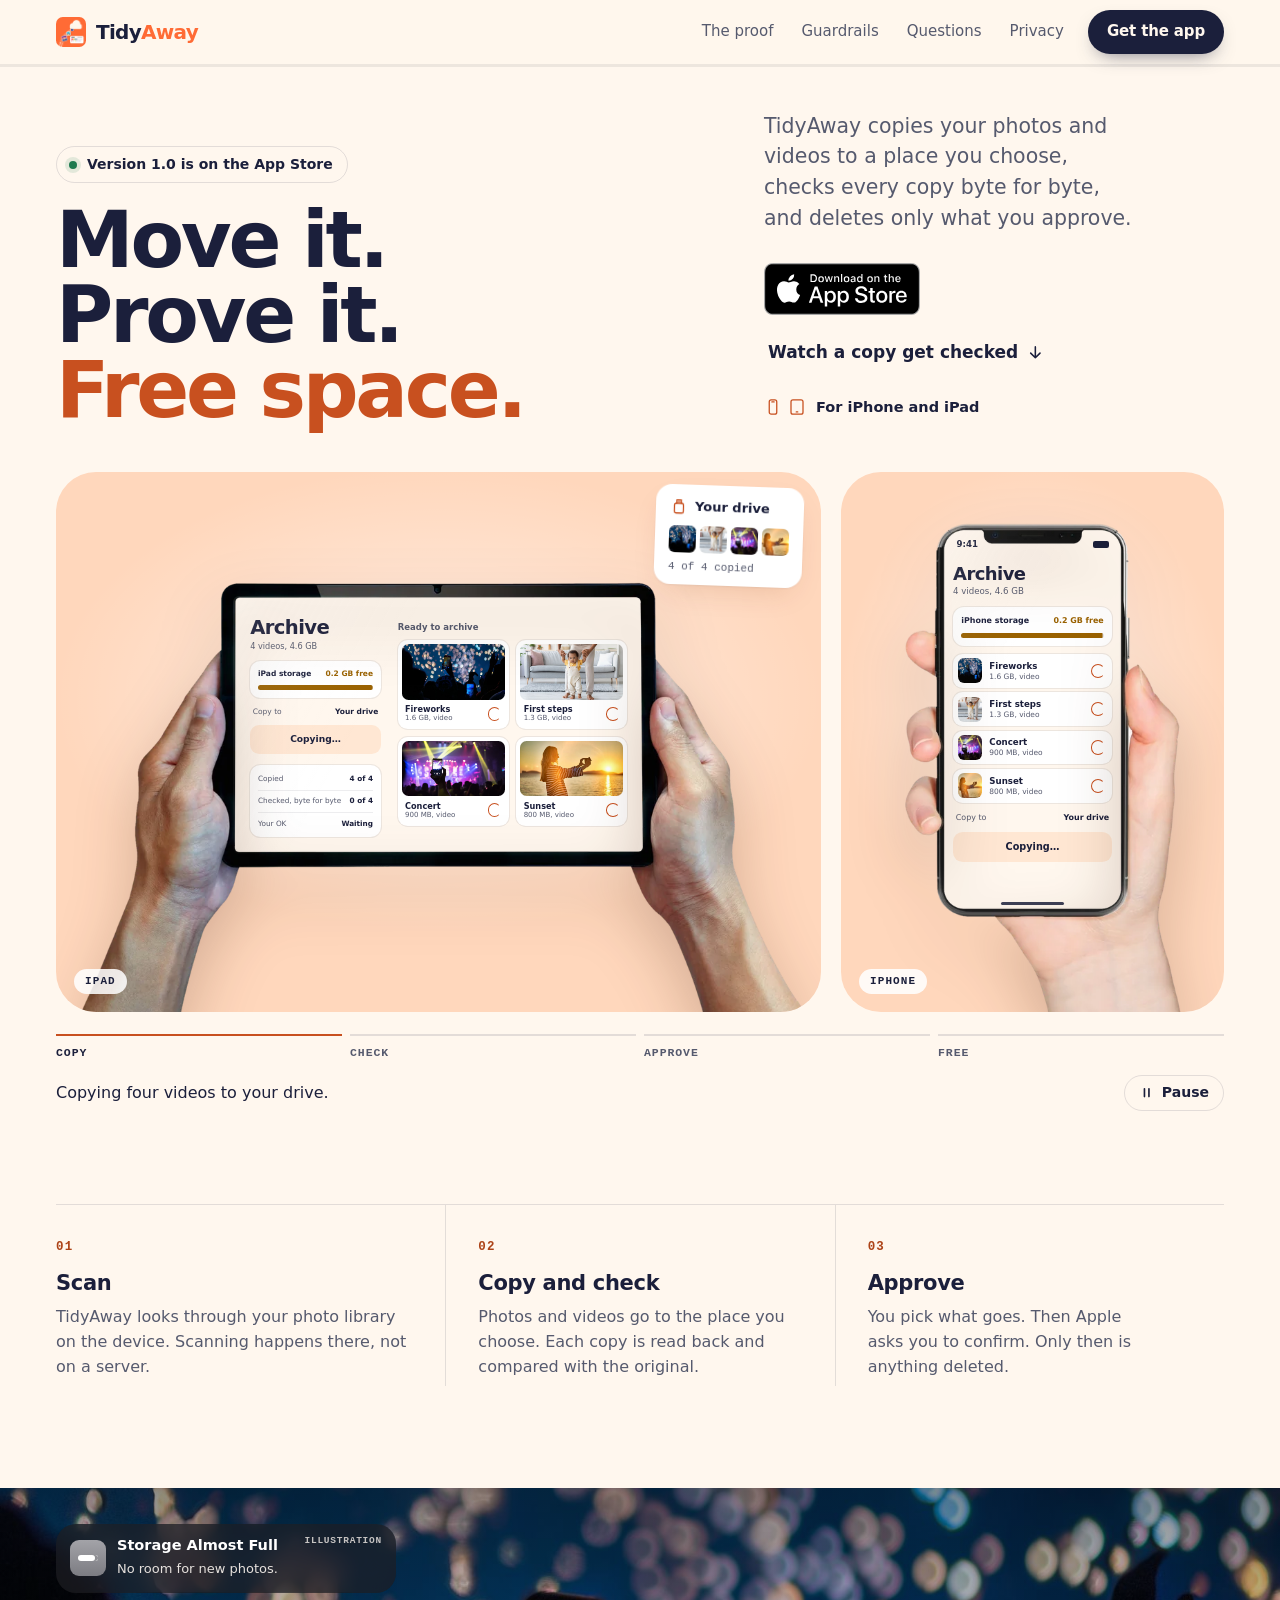
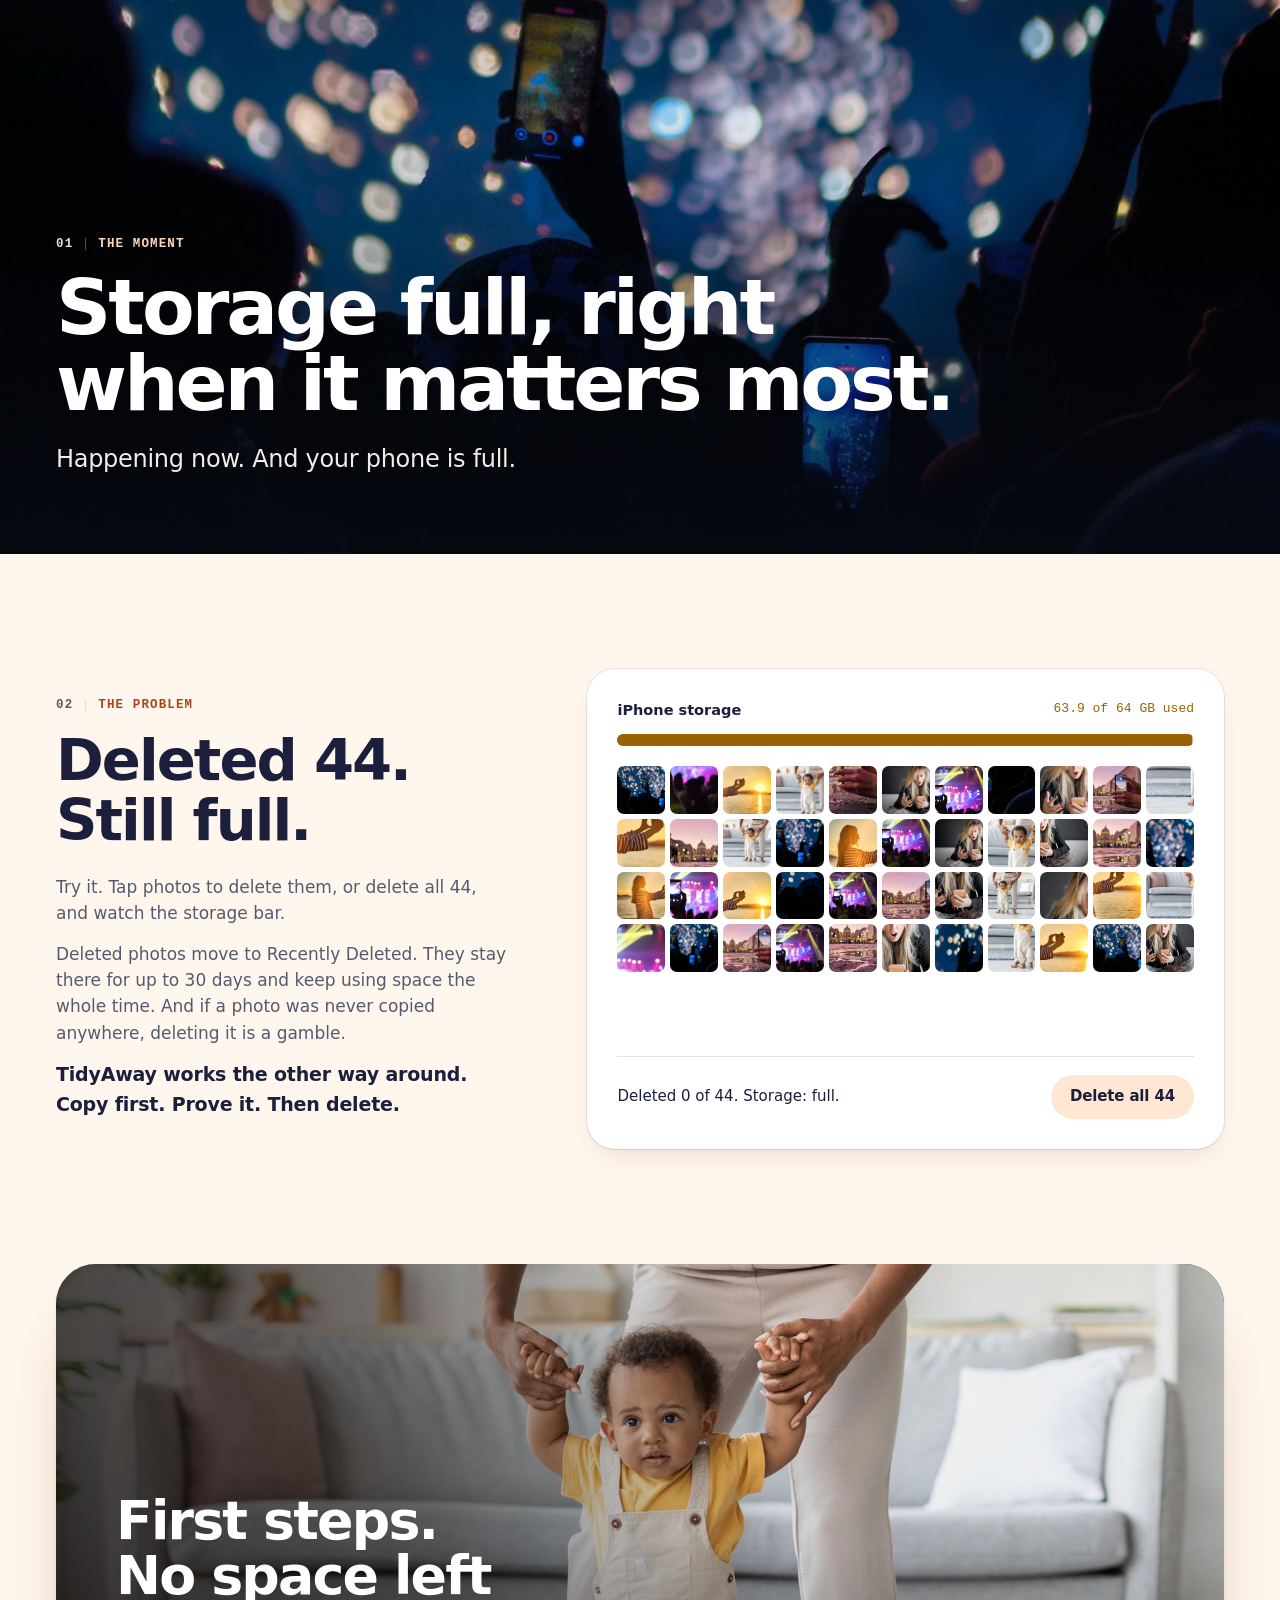
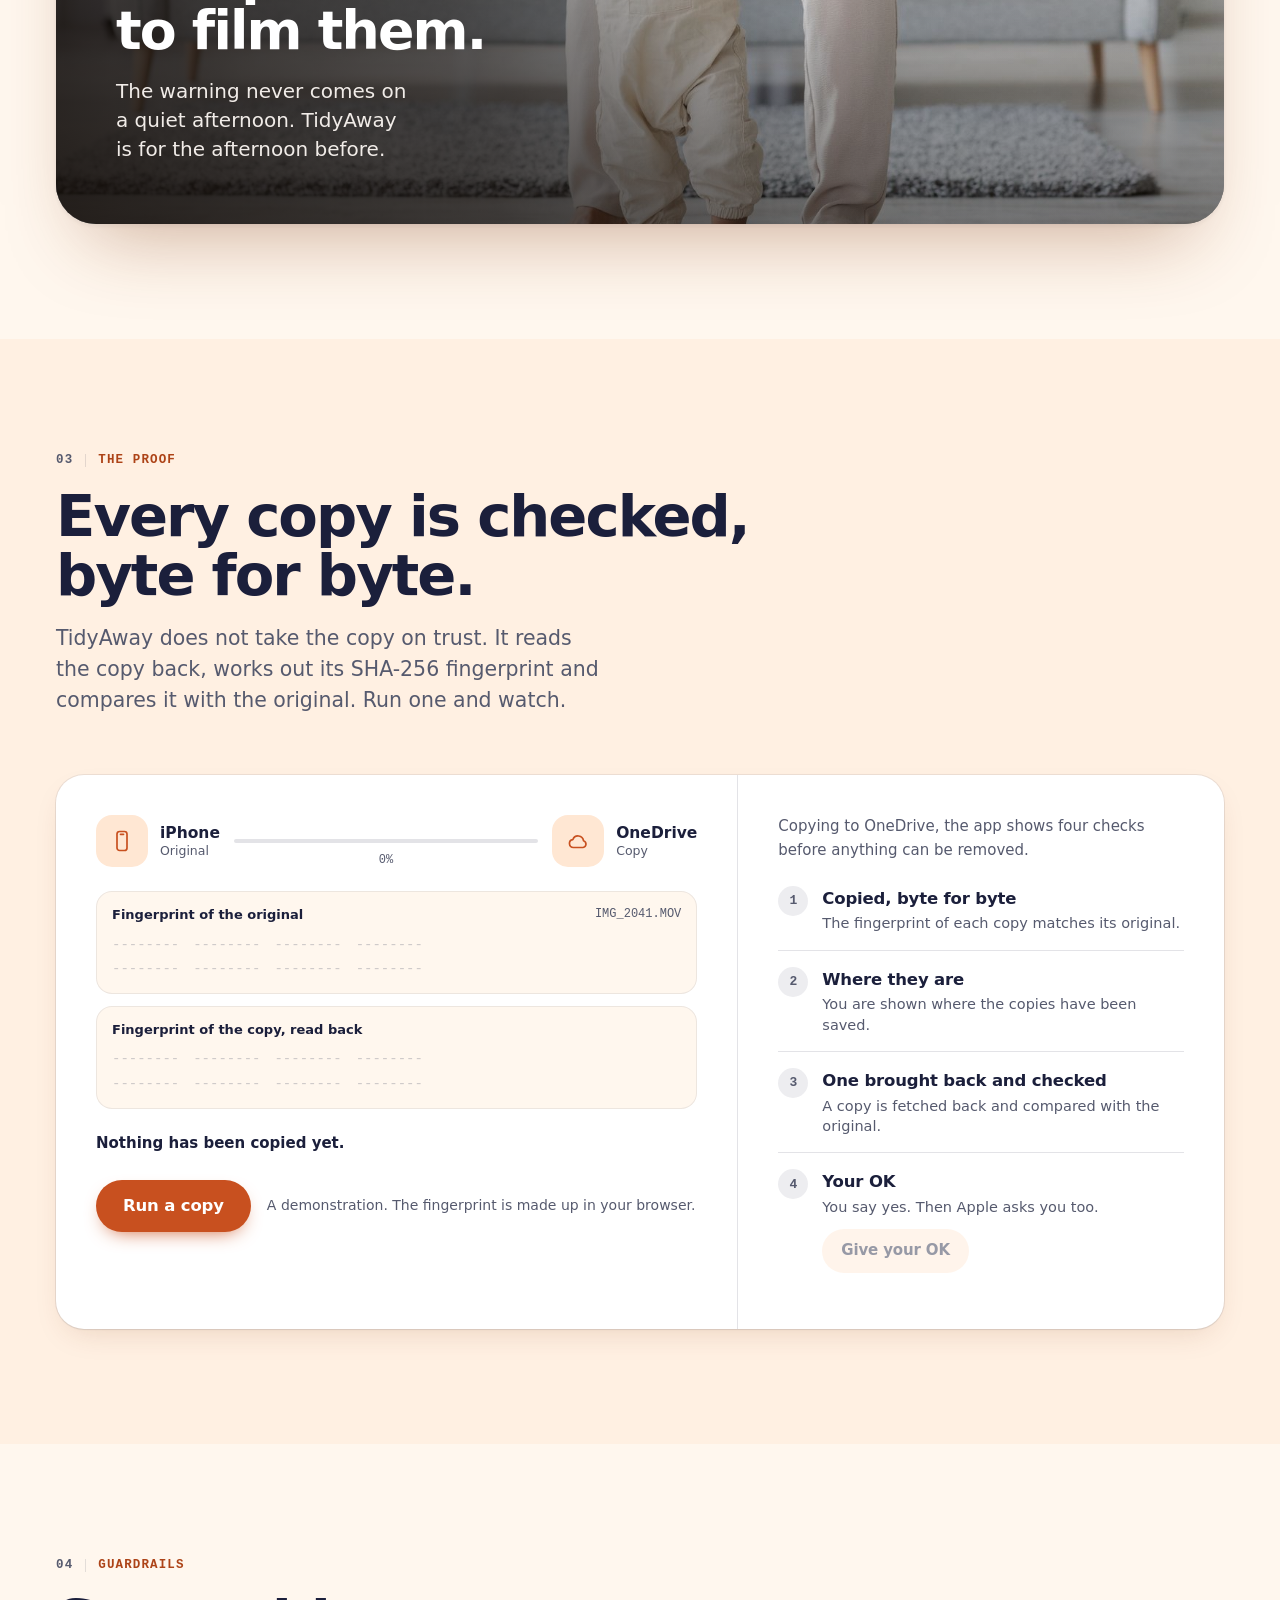
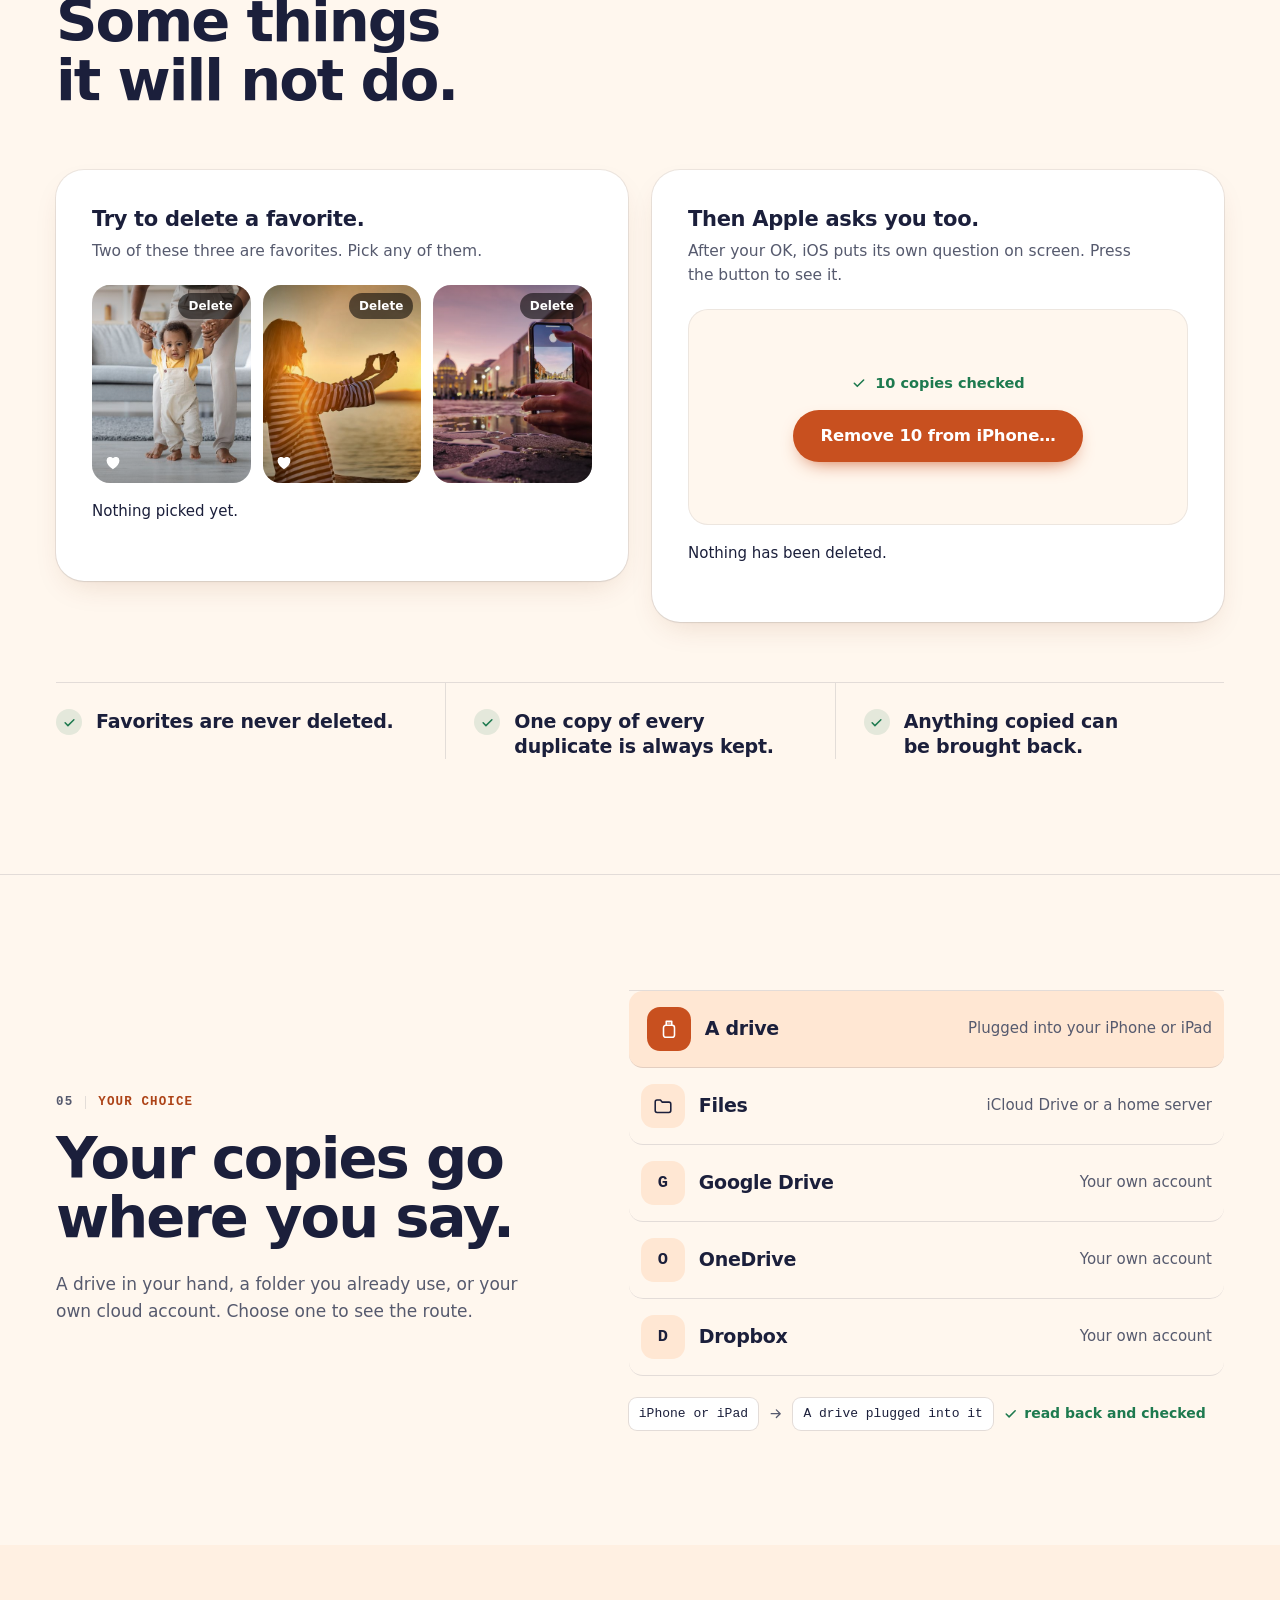
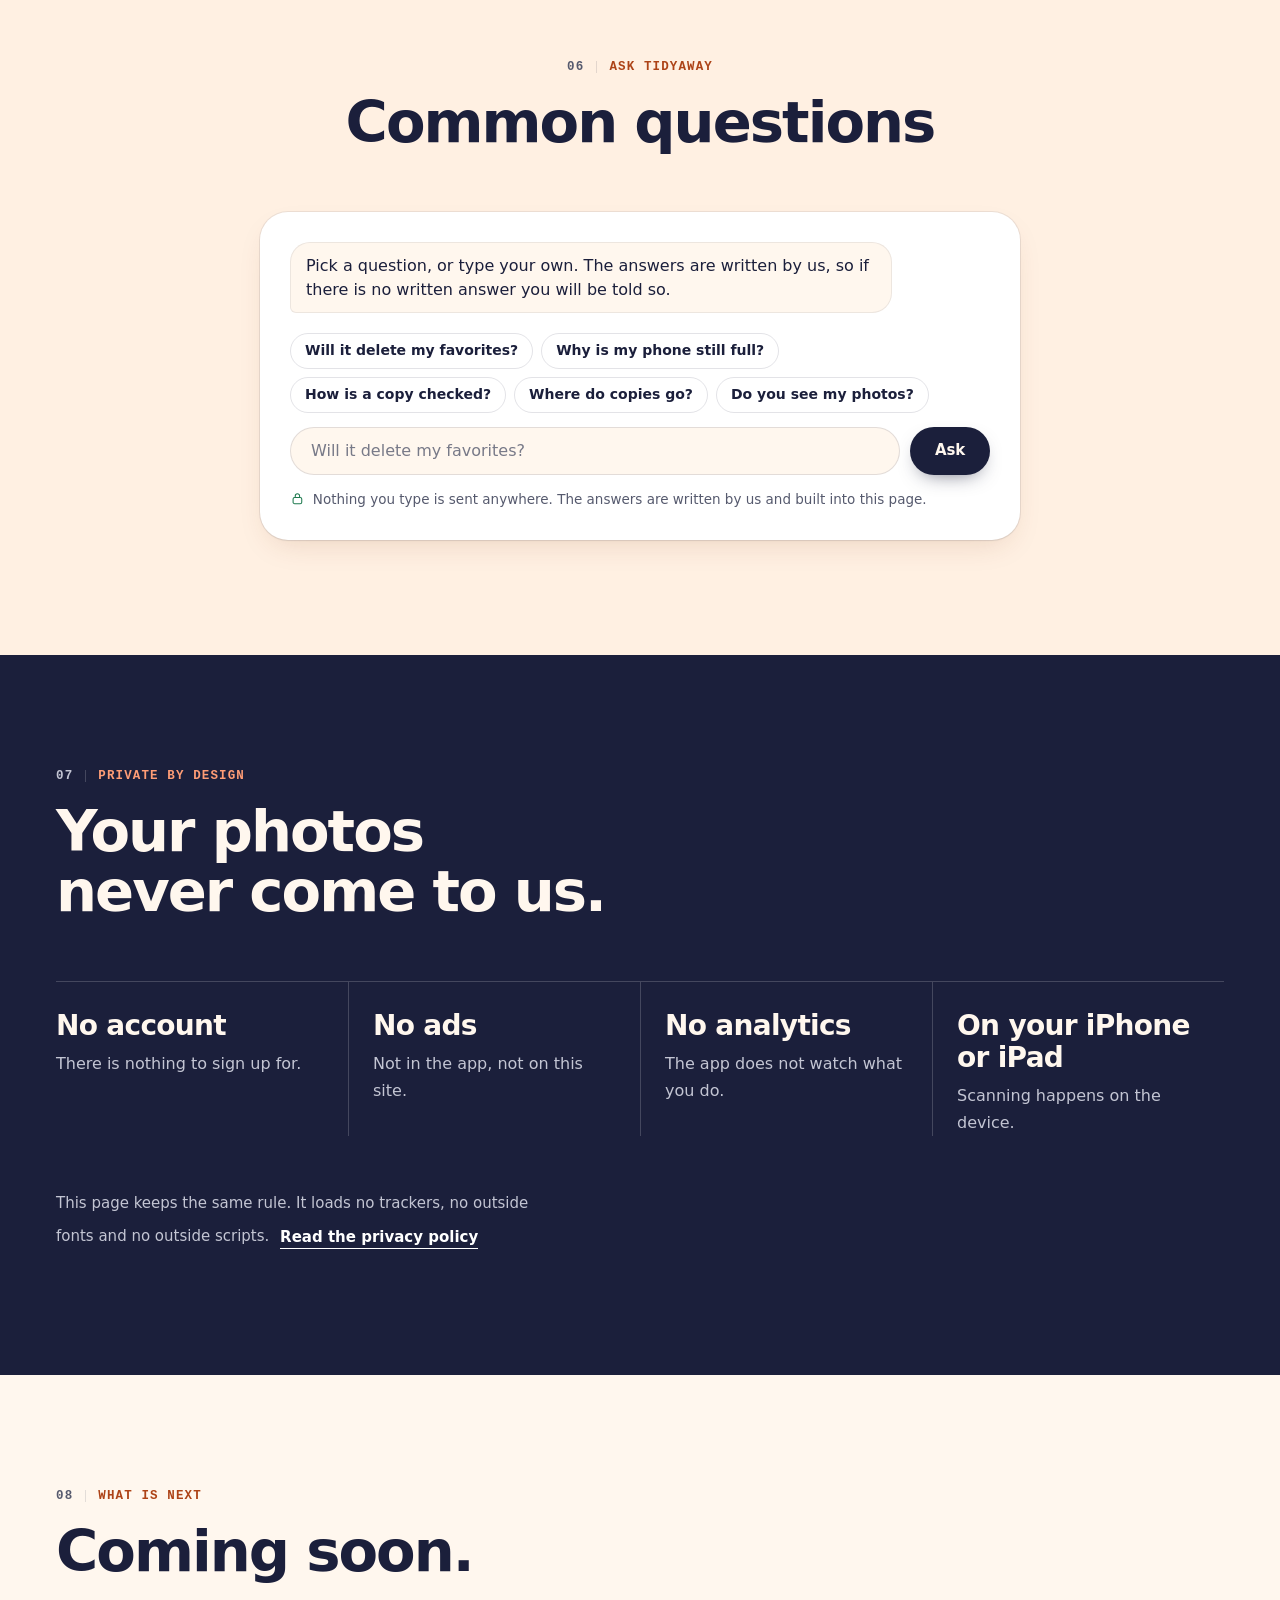
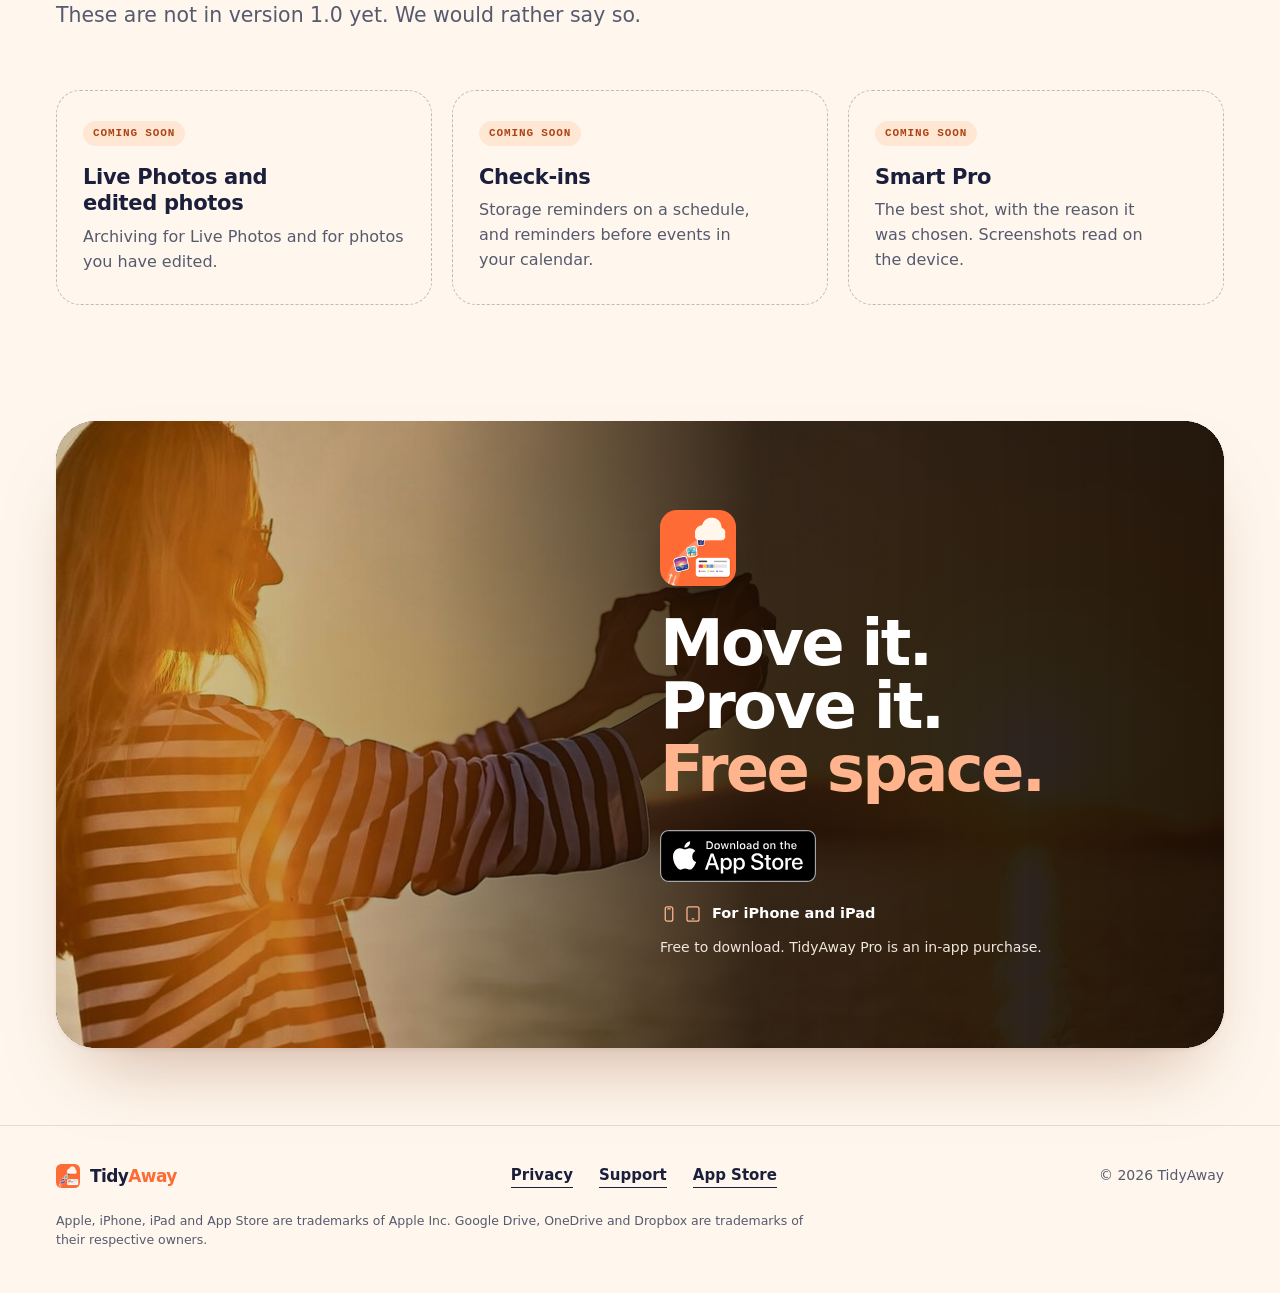
==== commit b1cb7344: "Phone app shell, official App Store badge, photos as story Bottom tab bar, bottom sheets, installabl" ====
--- a/index.html
+++ b/index.html
@@ -1,7 +1,6 @@
 <!doctype html>
-<!-- data-badge="text" shows a plain download button. Once Apple's official badge files are
-     self-hosted at assets/badges/app-store-black.svg and app-store-white.svg, set data-badge="official". -->
-<html lang="en" class="no-js" data-badge="text">
+<!-- data-badge="official": Apple’s badge, self-hosted in assets/badges/. Set it to "text" for a plain button. -->
+<html lang="en" class="no-js" data-badge="official">
 <head>
 <meta charset="utf-8">
 <meta name="viewport" content="width=device-width, initial-scale=1, viewport-fit=cover">
@@ -13,6 +12,11 @@
 <meta name="referrer" content="no-referrer">
 <link rel="icon" type="image/png" href="assets/app-icon-64.png">
 <link rel="apple-touch-icon" href="assets/apple-touch-icon.png">
+<link rel="manifest" href="manifest.webmanifest">
+<meta name="mobile-web-app-capable" content="yes">
+<meta name="apple-mobile-web-app-capable" content="yes">
+<meta name="apple-mobile-web-app-status-bar-style" content="default">
+<meta name="apple-mobile-web-app-title" content="TidyAway">
 <link rel="stylesheet" href="css/site.css">
 <script>document.documentElement.className = 'js';</script>
 </head>
@@ -29,6 +33,13 @@
     <symbol id="i-pause" viewBox="0 0 24 24"><path d="M8.5 6v12M15.5 6v12" fill="none" stroke="currentColor" stroke-width="2.6" stroke-linecap="round"/></symbol>
     <symbol id="i-play" viewBox="0 0 24 24"><path d="M8 5.5v13l10.5-6.5z" fill="currentColor" stroke="currentColor" stroke-width="1.5" stroke-linejoin="round"/></symbol>
     <symbol id="i-menu" viewBox="0 0 24 24"><path d="M4 8h16M4 16h16" fill="none" stroke="currentColor" stroke-width="2" stroke-linecap="round"/></symbol>
+    <symbol id="i-chev" viewBox="0 0 24 24"><path d="M9 5l7 7-7 7" fill="none" stroke="currentColor" stroke-width="2.2" stroke-linecap="round" stroke-linejoin="round"/></symbol>
+    <symbol id="i-close" viewBox="0 0 24 24"><path d="M6 6l12 12M18 6L6 18" fill="none" stroke="currentColor" stroke-width="2.2" stroke-linecap="round"/></symbol>
+    <symbol id="i-home" viewBox="0 0 24 24"><path d="M4 11l8-6.5 8 6.5v8a1.5 1.5 0 0 1-1.5 1.5H14v-5.5h-4V20.5H5.5A1.5 1.5 0 0 1 4 19z" fill="none" stroke="currentColor" stroke-width="1.8" stroke-linejoin="round"/></symbol>
+    <symbol id="i-shield" viewBox="0 0 24 24"><g fill="none" stroke="currentColor" stroke-width="1.8" stroke-linecap="round" stroke-linejoin="round"><path d="M12 3l7.5 2.8v5.4c0 4.4-3 8-7.5 9.8-4.5-1.8-7.5-5.4-7.5-9.8V5.8z"/><path d="M8.6 12l2.4 2.4 4.4-4.6"/></g></symbol>
+    <symbol id="i-ask" viewBox="0 0 24 24"><g fill="none" stroke="currentColor" stroke-width="1.8" stroke-linecap="round" stroke-linejoin="round"><path d="M4 6.5A2.5 2.5 0 0 1 6.5 4h11A2.5 2.5 0 0 1 20 6.5v8a2.5 2.5 0 0 1-2.5 2.5H11l-4.5 3.5V17A2.5 2.5 0 0 1 4 14.5z"/><path d="M9.9 8.9a2.2 2.2 0 1 1 3.2 2c-.7.4-1.1.8-1.1 1.6M12 14.6v.01"/></g></symbol>
+    <symbol id="i-more" viewBox="0 0 24 24"><g fill="currentColor"><circle cx="5.5" cy="12" r="1.9"/><circle cx="12" cy="12" r="1.9"/><circle cx="18.5" cy="12" r="1.9"/></g></symbol>
+    <symbol id="i-get" viewBox="0 0 24 24"><g fill="none" stroke="currentColor" stroke-width="1.8" stroke-linecap="round" stroke-linejoin="round"><path d="M12 4v11M7.5 10.5L12 15l4.5-4.5"/><path d="M5 19.5h14"/></g></symbol>
     <symbol id="i-drive" viewBox="0 0 24 24"><g fill="none" stroke="currentColor" stroke-width="1.7" stroke-linecap="round" stroke-linejoin="round"><rect x="6" y="8" width="12" height="13" rx="2.5"/><path d="M9 8V3.5h6V8M11 5.5v.01M13 5.5v.01"/></g></symbol>
     <symbol id="i-folder" viewBox="0 0 24 24"><path d="M3.5 7.5A2 2 0 0 1 5.5 5.5h3.7l2 2.3h7.3a2 2 0 0 1 2 2V17a2 2 0 0 1-2 2h-13a2 2 0 0 1-2-2z" fill="none" stroke="currentColor" stroke-width="1.7" stroke-linejoin="round"/></symbol>
     <symbol id="i-cloud" viewBox="0 0 24 24"><path d="M7.5 18.5a4 4 0 0 1-.6-7.96 5.5 5.5 0 0 1 10.6 1.16A3.5 3.5 0 0 1 17 18.5z" fill="none" stroke="currentColor" stroke-width="1.7" stroke-linejoin="round"/></symbol>
@@ -45,6 +56,7 @@
     <a class="brand" href="#top" aria-label="TidyAway, home">
       <img src="assets/app-icon-64.png" width="30" height="30" alt="">
       <span class="brand__word">Tidy<span>Away</span></span>
+      <span class="brand__sub">Free Up Storage</span>
     </a>
     <button class="nav__toggle" type="button" id="navToggle" aria-expanded="false" aria-controls="navLinks"><svg class="ico" aria-hidden="true"><use href="#i-menu"/></svg>Menu</button>
     <nav class="nav__links" id="navLinks" aria-label="Sections">
@@ -53,7 +65,7 @@
       <a href="#ask">Questions</a>
       <a href="#private">Privacy</a>
     </nav>
-    <a class="btn btn--ink btn--sm" href="https://apps.apple.com/app/id6836546403" rel="noopener">Get the app</a>
+    <a class="btn btn--ink btn--sm nav__get" href="https://apps.apple.com/app/id6836546403" rel="noopener" aria-label="Get the app on the App Store"><span class="nav__get-long">Get the app</span><span class="nav__get-short" aria-hidden="true">Get</span></a>
   </div>
   <div class="meter" aria-hidden="true"><i id="meter"></i></div>
 </header>
@@ -180,37 +192,18 @@
   </div>
 </section>
 
-<!-- 2. MOMENTS -->
-<section class="sec moments" id="moments" aria-labelledby="h-moments">
-  <div class="wrap">
-    <div class="sec__head sec__head--split">
-      <div>
-        <p class="kicker"><span>01</span>The moment</p>
-        <h2 class="h2" id="h-moments">Storage full, right when it matters most.</h2>
-      </div>
-      <div class="rail-ctl">
-        <span class="rail-ctl__n" id="viewN" aria-hidden="true">1 / 6</span>
-        <button class="round" type="button" id="viewPrev" aria-label="Previous moment"><svg class="ico flip" aria-hidden="true"><use href="#i-arrow"/></svg></button>
-        <button class="round" type="button" id="viewNext" aria-label="Next moment"><svg class="ico" aria-hidden="true"><use href="#i-arrow"/></svg></button>
-      </div>
-    </div>
-
-    <div class="viewer" id="viewer" tabindex="0" role="group" aria-roledescription="carousel" aria-label="Six moments when a full phone gets in the way. Use the arrow keys to move between them.">
-      <div class="viewer__slides" id="viewSlides"></div>
-      <div class="note" id="viewNote" aria-hidden="true">
-        <span class="note__ic"><i></i></span>
-        <span><b>Storage Almost Full</b><small>No room for new photos.</small></span>
-        <em>Illustration</em>
-      </div>
-      <div class="viewer__cap" aria-live="polite">
-        <span class="viewer__k" id="viewK"></span>
-        <strong id="viewLine"></strong>
-      </div>
-    </div>
-    <div class="thumbs" id="viewThumbs" role="group" aria-label="Choose a moment"></div>
-    <noscript><p class="fine">Six photographs of moments a full phone gets in the way: fireworks, first steps, a concert, a surprise warning, a sunset and a city trip.</p></noscript>
-
-    <p class="aside">The warning never comes on a quiet afternoon. TidyAway is for the afternoon before.</p>
+<!-- 2. THE MOMENT: one photograph, full bleed -->
+<section class="moment" id="moments" aria-labelledby="h-moments">
+  <div class="moment__img" data-moment="0" data-pos="50% 62%" data-alt="A crowd holding up phones under a sky full of golden fireworks."></div>
+  <div class="note" id="momentNote" aria-hidden="true">
+    <span class="note__ic"><i></i></span>
+    <span><b>Storage Almost Full</b><small>No room for new photos.</small></span>
+    <em>Illustration</em>
+  </div>
+  <div class="wrap moment__in">
+    <p class="kicker"><span>01</span>The moment</p>
+    <h2 class="h2" id="h-moments">Storage full, right when it matters most.</h2>
+    <p class="moment__line">Happening now. And your phone is full.</p>
   </div>
 </section>
 
@@ -231,7 +224,8 @@
           <div class="bar bar--lg bar--full"><i></i></div>
         </div>
         <div class="roll" id="roll" aria-hidden="true"></div>
-        <div class="bin" id="bin" hidden>
+        <p class="roll__empty" id="rollEmpty" aria-hidden="true" hidden><b>No Photos</b><span>Deleted, but not gone yet.</span></p>
+        <div class="bin is-off" id="bin" aria-hidden="true">
           <span class="bin__name">Recently Deleted</span>
           <span class="bin__meta"><b id="binN">0</b> photos, kept up to 30 days, still using space</span>
         </div>
@@ -244,6 +238,19 @@
         </div>
       </div>
     </div>
+  </div>
+</section>
+
+<!-- The turn: the moment you would miss -->
+<section class="turn" aria-labelledby="h-turn">
+  <div class="wrap">
+    <figure class="turn__card">
+      <div class="turn__img" data-moment="1" data-pos="50% 36%" data-alt="A baby in overalls taking first steps in front of a couch, holding a parent’s hands."></div>
+      <figcaption class="turn__cap">
+        <h2 class="turn__h" id="h-turn">First steps. No space left to film them.</h2>
+        <p class="turn__p">The warning never comes on a quiet afternoon. TidyAway is for the afternoon before.</p>
+      </figcaption>
+    </figure>
   </div>
 </section>
 
@@ -412,6 +419,18 @@
       <li><span class="tag">Coming soon</span><h3 class="h3">Live Photos and edited photos</h3><p>Archiving for Live Photos and for photos you have edited.</p></li>
       <li><span class="tag">Coming soon</span><h3 class="h3">Check-ins</h3><p>Storage reminders on a schedule, and reminders before events in your calendar.</p></li>
       <li><span class="tag">Coming soon</span><h3 class="h3">Smart Pro</h3><p>The best shot, with the reason it was chosen. Screenshots read on the device.</p></li>
+    </ul>
+  </div>
+</section>
+
+<!-- More: grouped list, shown on phones -->
+<section class="more" id="more" aria-labelledby="h-more">
+  <div class="wrap">
+    <h2 class="more__h" id="h-more">More</h2>
+    <ul class="glist">
+      <li><a class="grow" href="privacy.html" data-sheet="privacy"><span class="grow__ic"><svg class="ico" aria-hidden="true"><use href="#i-lock"/></svg></span><span class="grow__t">Privacy policy</span><svg class="ico grow__chev" aria-hidden="true"><use href="#i-chev"/></svg></a></li>
+      <li><a class="grow" href="support.html" data-sheet="support"><span class="grow__ic"><svg class="ico" aria-hidden="true"><use href="#i-ask"/></svg></span><span class="grow__t">Support</span><svg class="ico grow__chev" aria-hidden="true"><use href="#i-chev"/></svg></a></li>
+      <li><a class="grow" href="https://apps.apple.com/app/id6836546403" rel="noopener"><span class="grow__ic"><svg class="ico" aria-hidden="true"><use href="#i-get"/></svg></span><span class="grow__t">TidyAway on the App Store</span><svg class="ico grow__chev" aria-hidden="true"><use href="#i-chev"/></svg></a></li>
     </ul>
   </div>
 </section>
@@ -454,6 +473,87 @@
   </div>
 </footer>
 
+
+<!-- Phone app chrome: tab bar and bottom sheets (hidden above 820px) -->
+<nav class="tabbar" id="tabbar" aria-label="App sections">
+  <a class="tab" href="#top" data-tab="top" aria-current="location"><svg class="ico" aria-hidden="true"><use href="#i-home"/></svg><span>Home</span></a>
+  <a class="tab" href="#proof" data-tab="proof"><svg class="ico" aria-hidden="true"><use href="#i-shield"/></svg><span>The proof</span></a>
+  <a class="tab" href="#ask" data-tab="ask"><svg class="ico" aria-hidden="true"><use href="#i-ask"/></svg><span>Questions</span></a>
+  <a class="tab" href="#private" data-tab="private"><svg class="ico" aria-hidden="true"><use href="#i-lock"/></svg><span>Privacy</span></a>
+  <a class="tab" href="#more" data-tab="more"><svg class="ico" aria-hidden="true"><use href="#i-more"/></svg><span>More</span></a>
+</nav>
+
+<div class="sheet" id="sheet" hidden>
+  <div class="sheet__scrim" data-sheet-close></div>
+  <div class="sheet__panel" role="dialog" aria-modal="true" aria-labelledby="sheetTitle" tabindex="-1">
+    <div class="sheet__top" id="sheetGrab">
+      <span class="sheet__handle" aria-hidden="true"></span>
+      <p class="sheet__title" id="sheetTitle"></p>
+      <button class="sheet__close" type="button" data-sheet-close aria-label="Close"><svg class="ico" aria-hidden="true"><use href="#i-close"/></svg></button>
+    </div>
+    <div class="sheet__body doc" id="sheetBody"></div>
+  </div>
+</div>
+<!-- sheet:templates:start -->
+<template id="tpl-privacy">
+<h1>TidyAway privacy policy</h1>
+<p>TidyAway helps you free up space on your iPhone. It works on your iPhone. It has no account system, no analytics, and no advertising, and it never sends your photos, your library information, or your activity to the developer.</p>
+<h2>Photos access</h2>
+<p>TidyAway reads the photos and videos you allow it to through Apple Photos. You can give full or limited access, and change it at any time in Settings.</p>
+<p>A scan builds an inventory on your iPhone. It can include Apple Photos identifiers, file names, dates, favorite status, media types, resource sizes and fingerprints (hashes), the names of your albums, and an approximate location rounded to about 1 km. The inventory and an activity log are kept in the app's local storage and are removed when you delete the app. The app does not keep separate copies of your photos.</p>
+<p>To suggest groups, TidyAway can look at small versions of your photos with the image recognition built into iOS. This happens on your iPhone. The app keeps short labels (such as "beach" or "receipt"), sharpness and brightness numbers, and which photos look alike. It never keeps a picture and does not identify people.</p>
+<p>When you choose a place on the Archive tab, the map comes from Apple Maps. Your photo locations stay on your iPhone.</p>
+<h2>Deleting</h2>
+<p>TidyAway deletes nothing on its own. When you select items, sign off, and approve, the app asks Apple Photos to delete exactly those items, and Apple shows its own confirmation. Apple normally keeps deleted items in Recently Deleted for up to 30 days. If iCloud Photos is on, the deletion also applies to iCloud Photos and your other devices. Favorites are never deleted, and one copy of every duplicate is always kept. The approval, item count, and outcome are recorded in the local activity log, without file names.</p>
+<p>If you approve removing a downloaded iCloud Drive file, the app asks iCloud Drive to remove the downloaded copy from your iPhone. The file stays in iCloud Drive.</p>
+<h2>Archiving</h2>
+<p>When you approve an archive, the app copies the items you selected to the place you chose: a drive plugged into your iPhone, a folder in Files (such as iCloud Drive or a file server), or a connected Google Drive, OneDrive, or Dropbox account. If an original is stored only in iCloud Photos, the app downloads it from Apple first. Each copy is checked against its original. The app only adds copies there; it never changes or deletes anything in your archive.</p>
+<p>If you connect Google Drive, OneDrive, or Dropbox, that service signs you in on its own page and gives TidyAway access only to the files it creates (Google Drive) or to its own app folder (Dropbox), where TidyAway can't see your other files. OneDrive grants access to your files so that copies can be saved in a normal, visible folder; TidyAway only adds copies to a TidyAway folder in My files and never opens, changes or deletes anything else. To show which account is connected, the app keeps the account's email address or name on your iPhone; it isn't sent anywhere else. Copies go straight to that service; occasionally an item is briefly prepared in temporary storage on your iPhone and removed after upload. The sign-in is kept in your iPhone's Keychain. Disconnecting removes it from your iPhone; your archived copies stay with the service. That service's own privacy policy covers what it stores.</p>
+<p>After a verified copy, the app keeps a local list of each copy's file name, location, size, fingerprint, and date, and the identifier of the photo it came from, so you can find a copy and put it back. Deleting originals after archiving is offered only when the app can confirm the copy is safe at its destination. The list stays on your iPhone and is removed when you delete the app.</p>
+<h2>Purchases</h2>
+<p>TidyAway Pro is sold through Apple. Apple handles payment; the app only learns whether Pro is active.</p>
+<h2>Questions</h2>
+<p>For privacy questions, use the <a href="https://github.com/bienyam/SmartPhotoVault/issues">TidyAway support page</a>. Issues are public, so leave out personal photos and library information.</p>
+<p>Last updated: November 23, 2026.</p>
+</template>
+<template id="tpl-support">
+<h1>Support</h1>
+<p>Short answers to the questions we hear most. If yours is not here, ask us.</p>
+<dl>
+<dt>Why is my phone still full after I delete photos?</dt>
+<dd>Deleted photos move to Recently Deleted. They stay there for up to 30 days and keep using space, which is why a phone can still be full after you delete things.</dd>
+<dt>Will it delete my favorites?</dt>
+<dd>Favorites are never deleted. TidyAway leaves them where they are.</dd>
+<dt>What about duplicates?</dt>
+<dd>One copy of every duplicate is always kept.</dd>
+<dt>How is a copy checked?</dt>
+<dd>Every copy is read back and its SHA-256 fingerprint is compared with the original, byte for byte. Copying to OneDrive, the app shows four checks: Copied, byte for byte. Where they are. One brought back and checked. Your OK.</dd>
+<dt>What gets deleted?</dt>
+<dd>TidyAway deletes only what you approve, and then Apple asks you to confirm too. Every copy is checked byte for byte before that.</dd>
+<dt>Can I get a copy back?</dt>
+<dd>Anything TidyAway copied can be brought back.</dd>
+<dt>Where do copies go?</dt>
+<dd>You choose where copies go: a drive plugged into your iPhone or iPad, a folder in Files (iCloud Drive or a home server), Google Drive, OneDrive or Dropbox.</dd>
+<dt>Do you see my photos?</dt>
+<dd>No account, no ads and no analytics. Your photos never go to the developer, and scanning happens on the device.</dd>
+<dt>Does it run on iPad?</dt>
+<dd>Yes, TidyAway runs on iPhone and iPad.</dd>
+<dt>What does it cost?</dt>
+<dd>TidyAway is free to download. TidyAway Pro is an in-app purchase. The App Store shows the current prices.</dd>
+<dt>What is coming soon?</dt>
+<dd>Archiving for Live Photos and edited photos, Check-ins (storage reminders on a schedule, and reminders before events in your calendar) and Smart Pro (the best shot with the reason it was chosen, and screenshots read on the device). None of these are in version 1.0.</dd>
+</dl>
+<h2>Report a problem or ask a question</h2>
+<div class="card">
+<p>Problems and questions go to the TidyAway issues page on GitHub.</p>
+<p>Issues are public, so leave out personal photos and library information.</p>
+<a class="btn btn--ink" href="https://github.com/bienyam/SmartPhotoVault/issues" rel="noopener">Report a problem or ask a question</a>
+</div>
+<h2>Privacy</h2>
+<p>The <a href="privacy.html">privacy policy</a> says what the app reads, keeps and deletes.</p>
+</template>
+<!-- sheet:templates:end -->
+
 <script src="js/moments.js"></script>
 <script src="js/site.js"></script>
 </body>
--- a/css/site.css
+++ b/css/site.css
@@ -302,38 +302,6 @@
 .status { font-size: 15px; line-height: 1.45; color: var(--ink); min-height: 2.9em; }
 .status b { font-weight: 650; }
 .status .good { color: var(--safe); }
-
-/* ---------- moments ---------- */
-.rail-ctl { display: flex; align-items: center; gap: 10px; flex: none; }
-.rail-ctl__n { font: 500 13px/1 var(--mono); color: var(--ink-2); margin-right: 8px; }
-.viewer { position: relative; aspect-ratio: 2 / 1; border-radius: 40px; overflow: hidden; background: #15130F; color: #fff; box-shadow: var(--shadow-lg); isolation: isolate; touch-action: pan-y; }
-.viewer:focus-visible { outline-offset: 5px; border-radius: 40px; }
-.viewer__slide { position: absolute; inset: 0; opacity: 0; visibility: hidden; transition: opacity .9s var(--ease), visibility .9s; }
-.viewer__slide.is-on { opacity: 1; visibility: visible; }
-.viewer__pan { position: absolute; inset: -3%; transform: translate3d(calc(var(--mx, 0) * -14px), calc(var(--my, 0) * -10px), 0); transition: transform .7s var(--ease); will-change: transform; }
-.viewer__slide img { width: 100%; height: 100%; max-width: none; object-fit: cover; object-position: var(--pos, 50% 50%); transform: scale(1.08); transition: transform 7s cubic-bezier(.2, .6, .3, 1); }
-.viewer__slide.is-on img { transform: none; }
-.viewer::after { content: ""; position: absolute; inset: 0; pointer-events: none; background: linear-gradient(180deg, rgba(0, 0, 0, .34), transparent 30%), linear-gradient(70deg, rgba(0, 0, 0, .78) 0%, rgba(0, 0, 0, .34) 38%, transparent 62%); }
-.note { position: absolute; z-index: 2; left: 28px; top: 28px; width: min(320px, calc(100% - 56px)); display: flex; gap: 11px; align-items: center; padding: 12px 14px; border-radius: 20px; background: rgba(30, 30, 34, .72); -webkit-backdrop-filter: blur(14px) saturate(1.4); backdrop-filter: blur(14px) saturate(1.4);
-  transform: translateY(-160%); opacity: 0; }
-.note.is-on { transform: none; opacity: 1; transition: transform .75s cubic-bezier(.2, 1.25, .3, 1) .45s, opacity .4s .45s; }
-.note__ic { flex: none; width: 36px; height: 36px; border-radius: 9px; background: linear-gradient(#A3A3A8, #7C7C82); display: grid; place-items: center; }
-.note__ic i { width: 20px; height: 6px; border-radius: 3px; background: #fff; box-shadow: inset -3px 0 0 #8E8E93, inset -4px 0 0 #fff; }
-.note b { display: block; font-size: 14.5px; line-height: 1.25; font-weight: 650; }
-.note small { font-size: 13px; color: #E6E1DD; }
-.viewer__cap { position: absolute; z-index: 2; left: clamp(22px, 4vw, 52px); right: 22px; bottom: clamp(22px, 4vw, 48px); max-width: 15em; font-size: clamp(27px, 3.9vw, 50px); }
-.viewer__k { font: 600 12px/1 var(--mono); letter-spacing: .1em; text-transform: uppercase; color: #FFD7BC; display: block; margin-bottom: 14px; }
-.viewer__cap strong { display: block; font-size: 1em; line-height: 1.04; letter-spacing: -.032em; font-weight: 700; text-wrap: balance; }
-.viewer__cap.swap strong, .viewer__cap.swap .viewer__k { animation: rise .7s var(--ease) both; }
-.viewer__cap.swap strong { animation-delay: .08s; }
-.thumbs { display: grid; grid-template-columns: repeat(6, 1fr); gap: 12px; margin-top: 16px; }
-.tthumb { position: relative; border: 0; padding: 0; background: none; text-align: left; font-size: 13.5px; font-weight: 600; color: var(--ink-2); transition: color .25s; }
-.tthumb span { display: block; aspect-ratio: 3 / 2; border-radius: 14px; background: var(--surface) center / cover no-repeat; margin-bottom: 9px; opacity: .62; transition: opacity .3s, transform .35s var(--ease), box-shadow .3s; }
-.tthumb:hover span { opacity: 1; transform: translateY(-3px); }
-.tthumb:active span { transform: scale(.97); }
-.tthumb[aria-pressed="true"] { color: var(--ink); }
-.tthumb[aria-pressed="true"] span { opacity: 1; box-shadow: 0 0 0 2px var(--bg), 0 0 0 4px var(--accent); }
-.aside { font-size: clamp(20px, 2.1vw, 26px); line-height: 1.32; letter-spacing: -.018em; font-weight: 500; max-width: 25em; margin-top: clamp(36px, 5vw, 60px); text-wrap: balance; }
 
 /* ---------- split layout ---------- */
 .split { display: grid; grid-template-columns: minmax(0, 5fr) minmax(0, 7fr); gap: clamp(32px, 6vw, 88px); align-items: center; }
@@ -760,3 +728,175 @@
 .nav__links--doc { display: flex !important; position: static !important; flex-direction: row !important; gap: 18px !important; padding: 0 !important; border: 0 !important; box-shadow: none !important; background: none !important; }
 .nav__links--doc a { min-height: 44px !important; display: inline-flex !important; align-items: center; font-size: 15px !important; border: 0 !important; }
 @media (max-width: 560px) { .nav--doc .btn--sm { display: none; } }
+
+/* ---------- round 3: photographs where they tell the story ---------- */
+.moment { position: relative; isolation: isolate; overflow: hidden; margin-top: clamp(56px, 8vw, 104px); min-height: clamp(460px, 74vh, 760px); display: flex; align-items: flex-end; color: #fff; background: #0E1422; }
+.moment__img, .turn__img { position: absolute; inset: 0; z-index: -2; }
+.moment__img img, .turn__img img { width: 100%; height: 100%; max-width: none; object-fit: cover; object-position: var(--pos, 50% 50%); }
+.moment::after { content: ""; position: absolute; inset: 0; z-index: -1; background: linear-gradient(180deg, rgba(6, 9, 18, .46) 0%, rgba(6, 9, 18, .08) 34%, rgba(6, 9, 18, .2) 52%, rgba(6, 9, 18, .88) 100%); }
+.moment__in { width: 100%; padding-top: 150px; padding-bottom: clamp(36px, 6vw, 76px); }
+.moment .kicker { color: #FFD7BC; }
+.moment .kicker span { color: #E3DEDB; border-color: rgba(255, 255, 255, .3); }
+.moment .h2 { max-width: 13em; font-size: clamp(36px, 6vw, 84px); line-height: .98; letter-spacing: -.04em; }
+.moment__line { margin-top: 20px; font-size: clamp(18px, 2vw, 24px); font-weight: 500; letter-spacing: -.012em; color: #F1ECE8; }
+.note { position: absolute; z-index: 2; top: clamp(18px, 3vw, 36px); left: max(var(--gutter), calc((100% - var(--max)) / 2)); width: min(340px, calc(100% - var(--gutter) * 2)); display: flex; gap: 11px; align-items: center; padding: 12px 14px; border-radius: 20px; background: rgba(30, 30, 34, .72); -webkit-backdrop-filter: blur(14px) saturate(1.4); backdrop-filter: blur(14px) saturate(1.4); color: #fff;
+  transform: translateY(-170%); opacity: 0; }
+.note.is-on { transform: none; opacity: 1; transition: transform .8s cubic-bezier(.2, 1.25, .3, 1) .35s, opacity .4s .35s; }
+.note__ic { flex: none; width: 36px; height: 36px; border-radius: 9px; background: linear-gradient(#A3A3A8, #7C7C82); display: grid; place-items: center; }
+.note__ic i { width: 20px; height: 6px; border-radius: 3px; background: #fff; box-shadow: inset -3px 0 0 #8E8E93, inset -4px 0 0 #fff; }
+.note b { display: block; font-size: 14.5px; line-height: 1.25; font-weight: 650; }
+.note small { font-size: 13px; color: #E6E1DD; }
+.no-js .note { transform: none; opacity: 1; }
+
+.turn { padding: 0 0 clamp(76px, 9vw, 128px); }
+.turn__card { position: relative; isolation: isolate; overflow: hidden; border-radius: 40px; min-height: clamp(380px, 46vw, 560px); display: flex; align-items: flex-end; color: #fff; background: #3A332C; box-shadow: var(--shadow-lg); }
+.turn__card::after { content: ""; position: absolute; inset: 0; z-index: -1; background: linear-gradient(75deg, rgba(20, 14, 10, .86) 0%, rgba(20, 14, 10, .6) 34%, rgba(20, 14, 10, .06) 62%), linear-gradient(180deg, transparent 50%, rgba(20, 14, 10, .5)); }
+.turn__cap { padding: clamp(24px, 5vw, 60px); max-width: 560px; }
+.turn__h { font-size: clamp(30px, 4.2vw, 54px); line-height: 1.02; letter-spacing: -.034em; font-weight: 700; text-wrap: balance; }
+.turn__p { margin-top: 18px; font-size: clamp(17px, 1.6vw, 20px); line-height: 1.45; color: #F1ECE8; text-wrap: balance; }
+
+/* Apple's badge: black in both modes, never recolored; 52px tall (min 40), clear space a quarter of its height */
+.store__white { display: none !important; }
+.store__black, .poster .store__black { display: block !important; }
+.store--badge { line-height: 0; }
+
+/* ---------- phone app chrome (shown at 820px and below) ---------- */
+html { -webkit-tap-highlight-color: transparent; }
+a, button, input, label, [role="button"] { touch-action: manipulation; }
+.tabbar, .more, .brand__sub, .nav__get-short { display: none; }
+.sheet[hidden] { display: none; }
+.sheet { position: fixed; inset: 0; z-index: 90; display: flex; align-items: flex-end; justify-content: center; }
+.sheet__scrim { position: absolute; inset: 0; background: rgba(8, 8, 14, .5); animation: fade .25s both; }
+.sheet__panel { position: relative; width: min(720px, 100%); max-height: 92dvh; display: flex; flex-direction: column; background: var(--bg); color: var(--ink); border-radius: 22px 22px 0 0; box-shadow: 0 -20px 60px rgba(0, 0, 0, .35); transform: translateY(var(--drag, 0px)); animation: sheet-up .38s cubic-bezier(.2, .9, .25, 1) both; outline: none; }
+.sheet.is-closing .sheet__panel { animation: sheet-down .26s cubic-bezier(.4, 0, 1, 1) both; }
+.sheet.is-closing .sheet__scrim { animation: fade .26s reverse both; }
+.sheet.is-dragging .sheet__panel { animation: none; transition: none; }
+@keyframes sheet-up { from { transform: translateY(100%); } }
+@keyframes sheet-down { to { transform: translateY(100%); } }
+.sheet__top { position: relative; flex: none; display: flex; align-items: center; justify-content: center; min-height: 58px; padding: 14px 60px 6px; border-bottom: 1px solid var(--line); touch-action: none; cursor: grab; }
+.sheet__handle { position: absolute; top: 7px; left: 50%; width: 38px; height: 5px; margin-left: -19px; border-radius: 3px; background: color-mix(in srgb, var(--ink) 26%, transparent); }
+.sheet__title { font-size: 16px; font-weight: 650; }
+.sheet__close { position: absolute; right: 8px; top: 9px; width: 44px; height: 44px; border-radius: 50%; border: 0; background: transparent; display: grid; place-items: center; color: var(--ink); }
+.sheet__close::before { content: ""; position: absolute; inset: 7px; border-radius: 50%; background: var(--line); z-index: -1; transition: transform .15s; }
+.sheet__close { isolation: isolate; }
+.sheet__close:active::before { transform: scale(.88); }
+.sheet__close .ico { width: 15px; height: 15px; }
+.sheet__body { overflow-y: auto; overscroll-behavior: contain; -webkit-overflow-scrolling: touch; padding: 22px max(20px, env(safe-area-inset-left)) calc(32px + env(safe-area-inset-bottom)) max(20px, env(safe-area-inset-right)); max-width: none; width: 100%; margin: 0; }
+.sheet__body h1 { font-size: 30px; margin-bottom: 18px; }
+.sheet__body h2 { font-size: 20px; margin-top: 30px; padding-top: 18px; }
+html.sheet-open { overflow: hidden; }
+
+@media (max-width: 820px) {
+  :root { --gutter: max(16px, env(safe-area-inset-left), env(safe-area-inset-right)); --tabh: calc(56px + env(safe-area-inset-bottom)); }
+  html { scroll-padding-top: calc(64px + env(safe-area-inset-top)); scroll-padding-bottom: var(--tabh); }
+  body { padding-bottom: var(--tabh); }
+
+  /* compact top bar: icon, title, Get pill */
+  .nav { padding-top: env(safe-area-inset-top); -webkit-backdrop-filter: saturate(1.8) blur(20px); backdrop-filter: saturate(1.8) blur(20px); border-bottom: 1px solid var(--line-2); }
+  .nav__row { height: 54px; gap: 10px; }
+  .nav__toggle, .nav .nav__links, .meter { display: none !important; }
+  .brand { display: grid; grid-template-columns: auto 1fr; column-gap: 10px; align-items: center; }
+  .brand img { grid-row: span 2; width: 34px; height: 34px; }
+  .brand__word { font-size: 17px; line-height: 1.1; align-self: end; }
+  .brand__sub { display: block; font-size: 12px; line-height: 1.2; color: var(--ink-2); align-self: start; }
+  .foot .brand { display: inline-flex; } .foot .brand img { width: 24px; height: 24px; }
+  .nav__get-long { display: none; }
+  .nav .nav__get { min-height: 44px; padding: 0; background: none; box-shadow: none; }   /* 44px target around a 32px pill */
+  .nav .nav__get:hover { transform: none; box-shadow: none; }
+  .nav__get-short { display: inline-flex !important; align-items: center; height: 32px; padding: 0 20px; border-radius: 99px; background: var(--surface); color: var(--accent-text); font-size: 14.5px; font-weight: 750; letter-spacing: .03em; text-transform: uppercase; transition: transform .15s var(--ease); }
+  .nav__get:active .nav__get-short { transform: scale(.94); }
+
+  /* bottom tab bar */
+  .tabbar { display: grid; grid-template-columns: repeat(5, 1fr); position: fixed; left: 0; right: 0; bottom: 0; z-index: 70; height: var(--tabh); padding: 0 max(4px, env(safe-area-inset-left)) env(safe-area-inset-bottom) max(4px, env(safe-area-inset-right)); background: var(--nav-bg); -webkit-backdrop-filter: saturate(1.8) blur(22px); backdrop-filter: saturate(1.8) blur(22px); border-top: 1px solid var(--line); }
+  .tab { display: flex; flex-direction: column; align-items: center; justify-content: center; gap: 3px; min-height: 56px; min-width: 44px; font-size: 10.5px; font-weight: 600; letter-spacing: .01em; color: var(--ink-2); text-decoration: none; transition: color .2s, transform .15s var(--ease); }
+  .tab .ico { width: 25px; height: 25px; transition: transform .3s cubic-bezier(.3, 1.6, .5, 1); }
+  .tab[aria-current] { color: var(--accent-text); }
+  .tab[aria-current] .ico { transform: translateY(-1px) scale(1.06); }
+  .tab:active { transform: scale(.92); }
+  .tab:focus-visible { outline-offset: -4px; border-radius: 12px; }
+  .tab--get { color: var(--ink); }
+
+  /* type and rhythm sized for a phone */
+  .sec, .band { padding: 52px 0; }
+  .sec__head { margin-bottom: 26px; }
+  .h2 { font-size: clamp(30px, 8.4vw, 40px); letter-spacing: -.03em; }
+  .kicker { margin-bottom: 14px; }
+  .hero { padding-top: 18px; }
+  .card { border-radius: 22px; }
+  .panel, .poster, .turn__card { border-radius: 24px; }
+  .moment { margin-top: 44px; min-height: min(78vh, 600px); }
+  .moment .h2 { font-size: clamp(34px, 10vw, 46px); }
+  .moment__in { padding-bottom: 32px; }
+  .turn { padding-bottom: 52px; }
+  .turn__card { min-height: 440px; }
+  .turn__card::after { background: linear-gradient(180deg, rgba(20, 14, 10, .05) 30%, rgba(20, 14, 10, .9) 88%); }
+  .turn__img img { object-position: 52% 30%; }
+
+  /* inset grouped lists */
+  .three, .rules, .soon, .places, .glist { display: block; margin-top: 28px; padding: 0 16px; border: 0; border-radius: 18px; background: var(--card); box-shadow: 0 0 0 1px var(--line-2); }
+  .three li, .three li + li, .rules li, .rules li + li, .soon li { padding: 16px 0; border: 0; border-radius: 0; background: none; transform: none !important; }
+  .three li + li, .rules li + li, .soon li + li { border-top: 1px solid var(--line); }
+  .three h2 { font-size: 18px; margin: 6px 0 4px; }
+  .rules li { font-size: 17px; }
+  .soon .h3 { margin: 12px 0 6px; font-size: 18px; }
+  .places { padding: 0 6px; }
+  .place { border-radius: 12px; border-bottom: 0; }
+  .place + .place { box-shadow: 0 -1px 0 var(--line); }
+  .place:has(input:checked) { padding-left: 12px; box-shadow: none; }
+  .place:active, .grow:active, .fav:active, .tthumb:active { opacity: .72; }
+  .quad { display: block; padding: 0 16px; border: 0; border-radius: 18px; background: rgba(255, 255, 255, .07); }
+  .quad li, .quad li + li { padding: 16px 0; border-left: 0; }
+  .quad li + li { border-top: 1px solid rgba(255, 255, 255, .14); }
+  .quad b { font-size: 19px; margin-bottom: 4px; }
+
+  /* More */
+  .more { display: block; padding: 8px 0 44px; }
+  .more__h { font-size: 13px; font-weight: 600; letter-spacing: .06em; text-transform: uppercase; color: var(--ink-2); padding: 0 16px; }
+  .glist { margin-top: 10px; padding: 0 0 0 16px; }
+  .glist li + li { border-top: 1px solid var(--line); }
+  .grow { display: flex; align-items: center; gap: 12px; min-height: 54px; padding-right: 14px; text-decoration: none; font-size: 17px; font-weight: 500; transition: opacity .12s; }
+  .grow__ic { width: 30px; height: 30px; border-radius: 8px; background: var(--surface); color: var(--accent-text); display: grid; place-items: center; flex: none; }
+  .grow__ic .ico { width: 18px; height: 18px; }
+  .grow__t { flex: 1; }
+  .grow__chev { width: 16px; height: 16px; color: color-mix(in srgb, var(--ink) 38%, transparent); }
+
+  .foot { padding-bottom: 28px; }
+}
+
+/* installed to the home screen: drop the browser-only furniture */
+@media (display-mode: standalone) {
+  .foot__row, .skip { display: none; }
+  .foot { border-top: 0; padding-top: 0; }
+  .meter { display: none; }
+}
+
+@media (prefers-reduced-motion: reduce) {
+  .note { transform: none; opacity: 1; }
+  .sheet__panel, .sheet__scrim { animation: none !important; }
+}
+
+.doc a.btn--ink { color: var(--bg); }
+
+/* ---------- phone QA fixes ---------- */
+.roll__empty { height: 120px; margin-top: 20px; border-radius: 14px; background: var(--bg); box-shadow: inset 0 0 0 1px var(--line-2); display: grid; place-content: center; justify-items: center; gap: 2px; animation: rise .4s var(--ease); }
+.roll__empty b { font-size: 20px; font-weight: 700; letter-spacing: -.02em; }
+.roll__empty span { font-size: 15px; color: var(--ink-2); }
+/* Recently Deleted keeps its place from the start, so nothing jumps when it fills in */
+.bin { transition: opacity .35s var(--ease); animation: none; }
+.bin.is-off { visibility: hidden; opacity: 0; }
+
+@media (max-width: 820px) {
+  .foot .brand__word { align-self: center; }
+  .three p, .rules li, .quad span, .soon p, .place__d, .grow { font-size: 17px; }
+  .chip { font-size: 16px; }
+  .checks div > span { font-size: 16px; }
+  .print__l { font-size: 15px; }
+  /* sunset poster: lighter, with the words low on the water */
+  .poster { min-height: 620px; display: flex; align-items: flex-end; padding-top: 40px; padding-bottom: 34px; }
+  .poster__img { inset: -3%; }
+  .poster__img img { object-position: 30% 46%; }
+  .poster::after { background: linear-gradient(180deg, rgba(22, 11, 5, .15) 0%, rgba(22, 11, 5, .18) 34%, rgba(22, 11, 5, .55) 62%, rgba(22, 11, 5, .55) 100%); }
+  .poster .accent { color: #FFD3B8; }
+  .poster .display--final { text-shadow: 0 1px 18px rgba(22, 11, 5, .45); }
+  .poster .fine, .poster .for { text-shadow: 0 1px 10px rgba(22, 11, 5, .6); }
+}
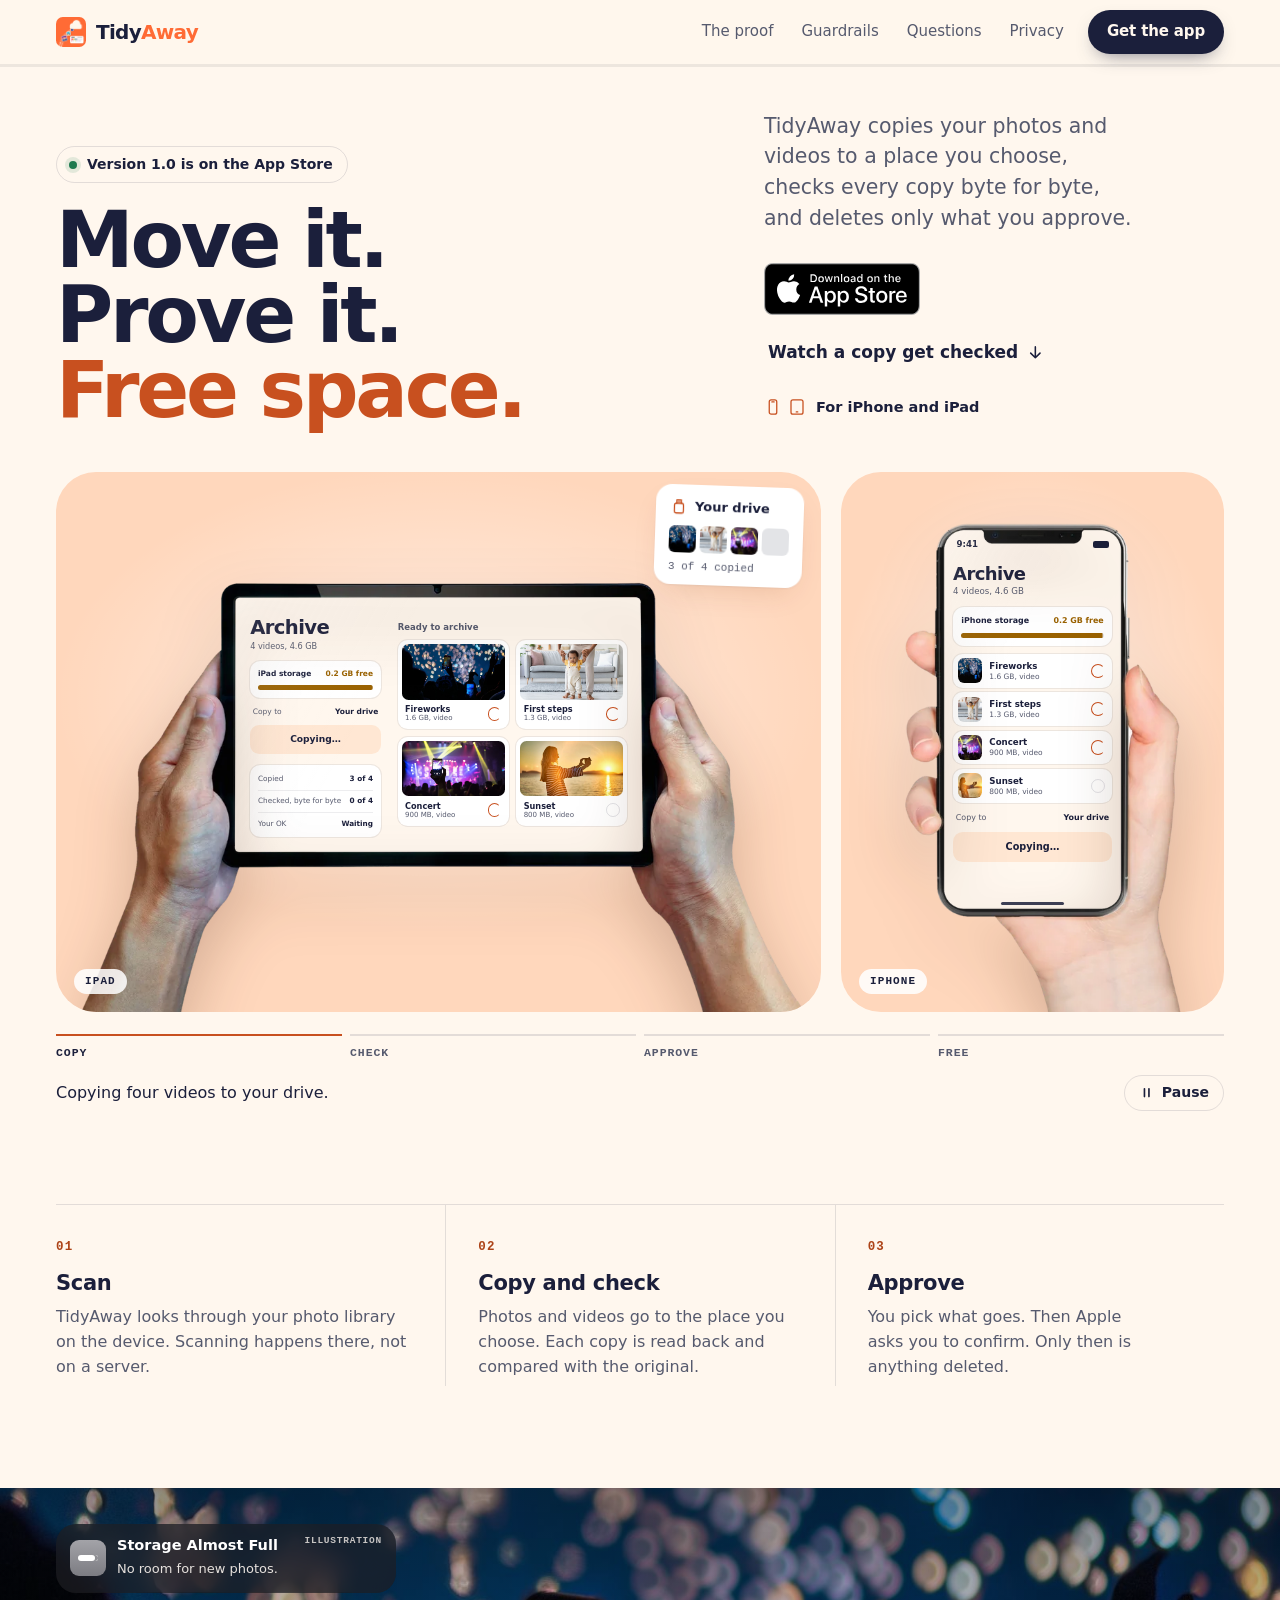
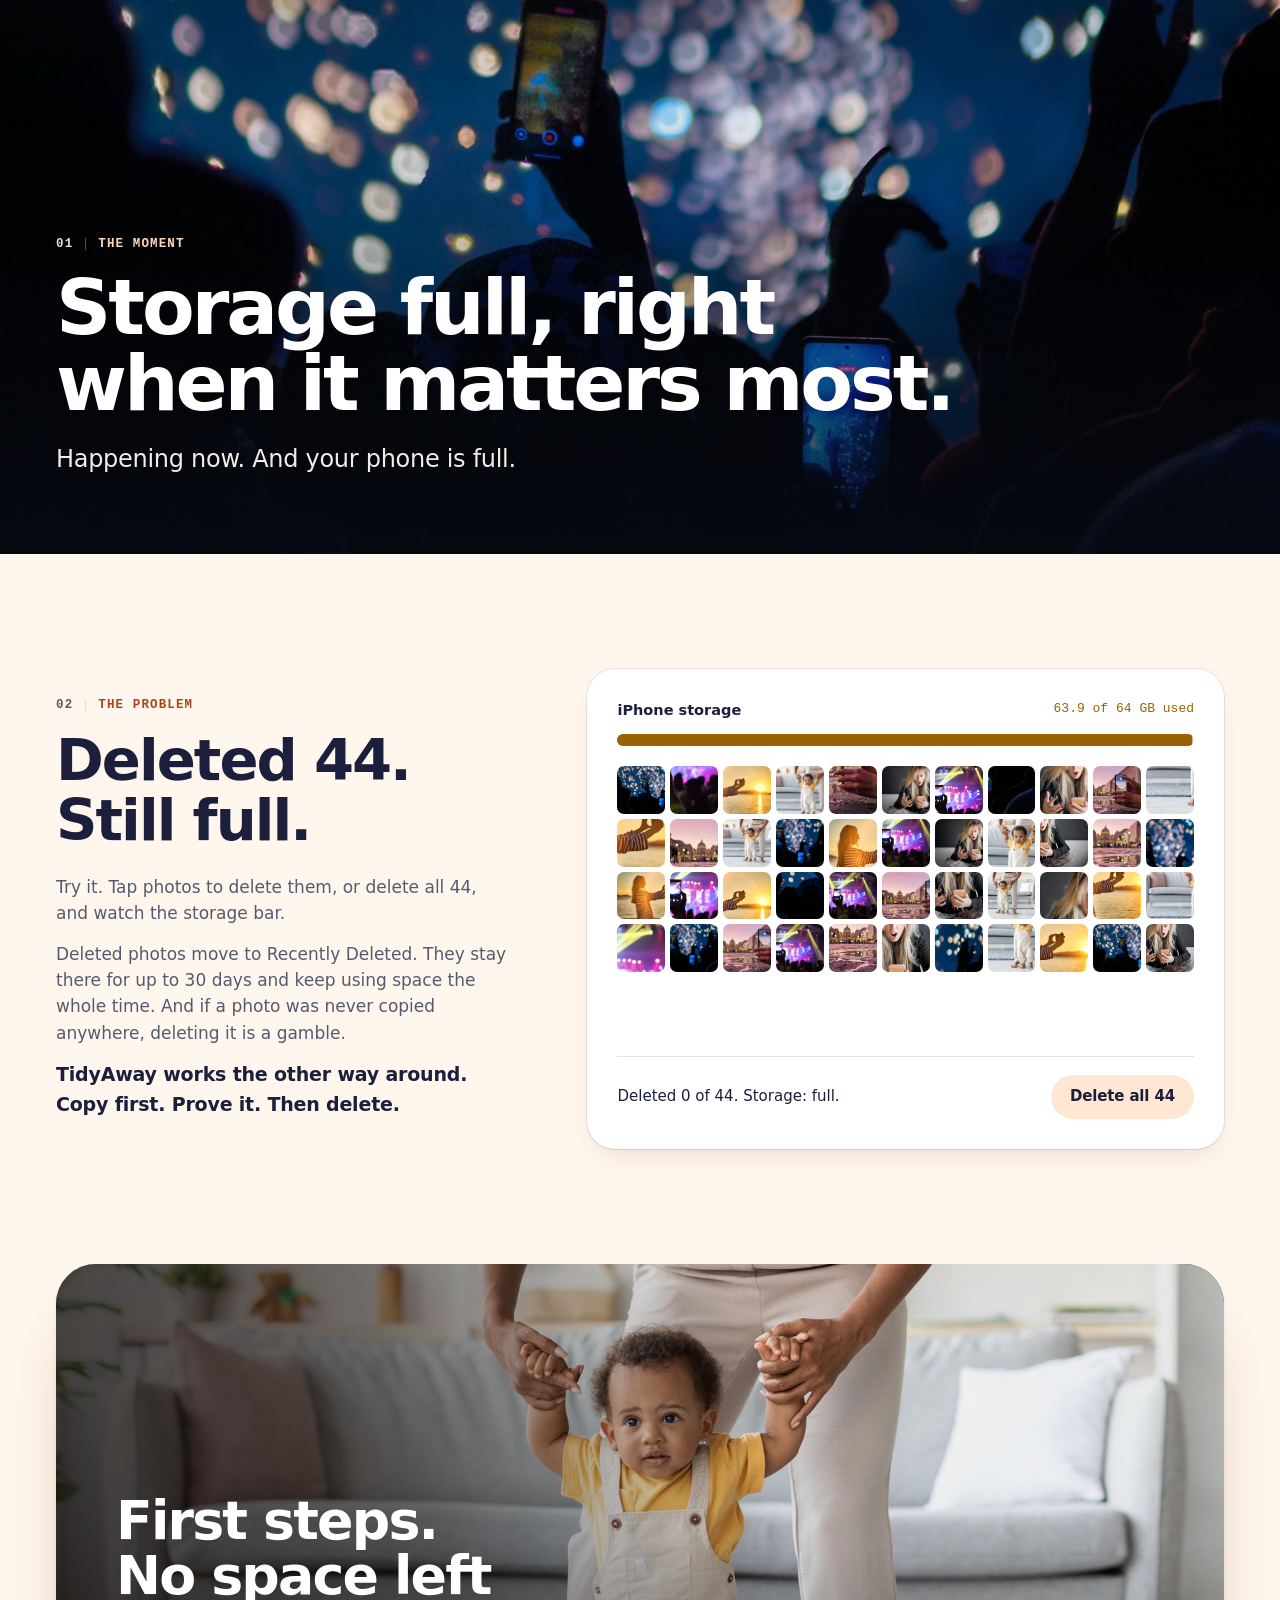
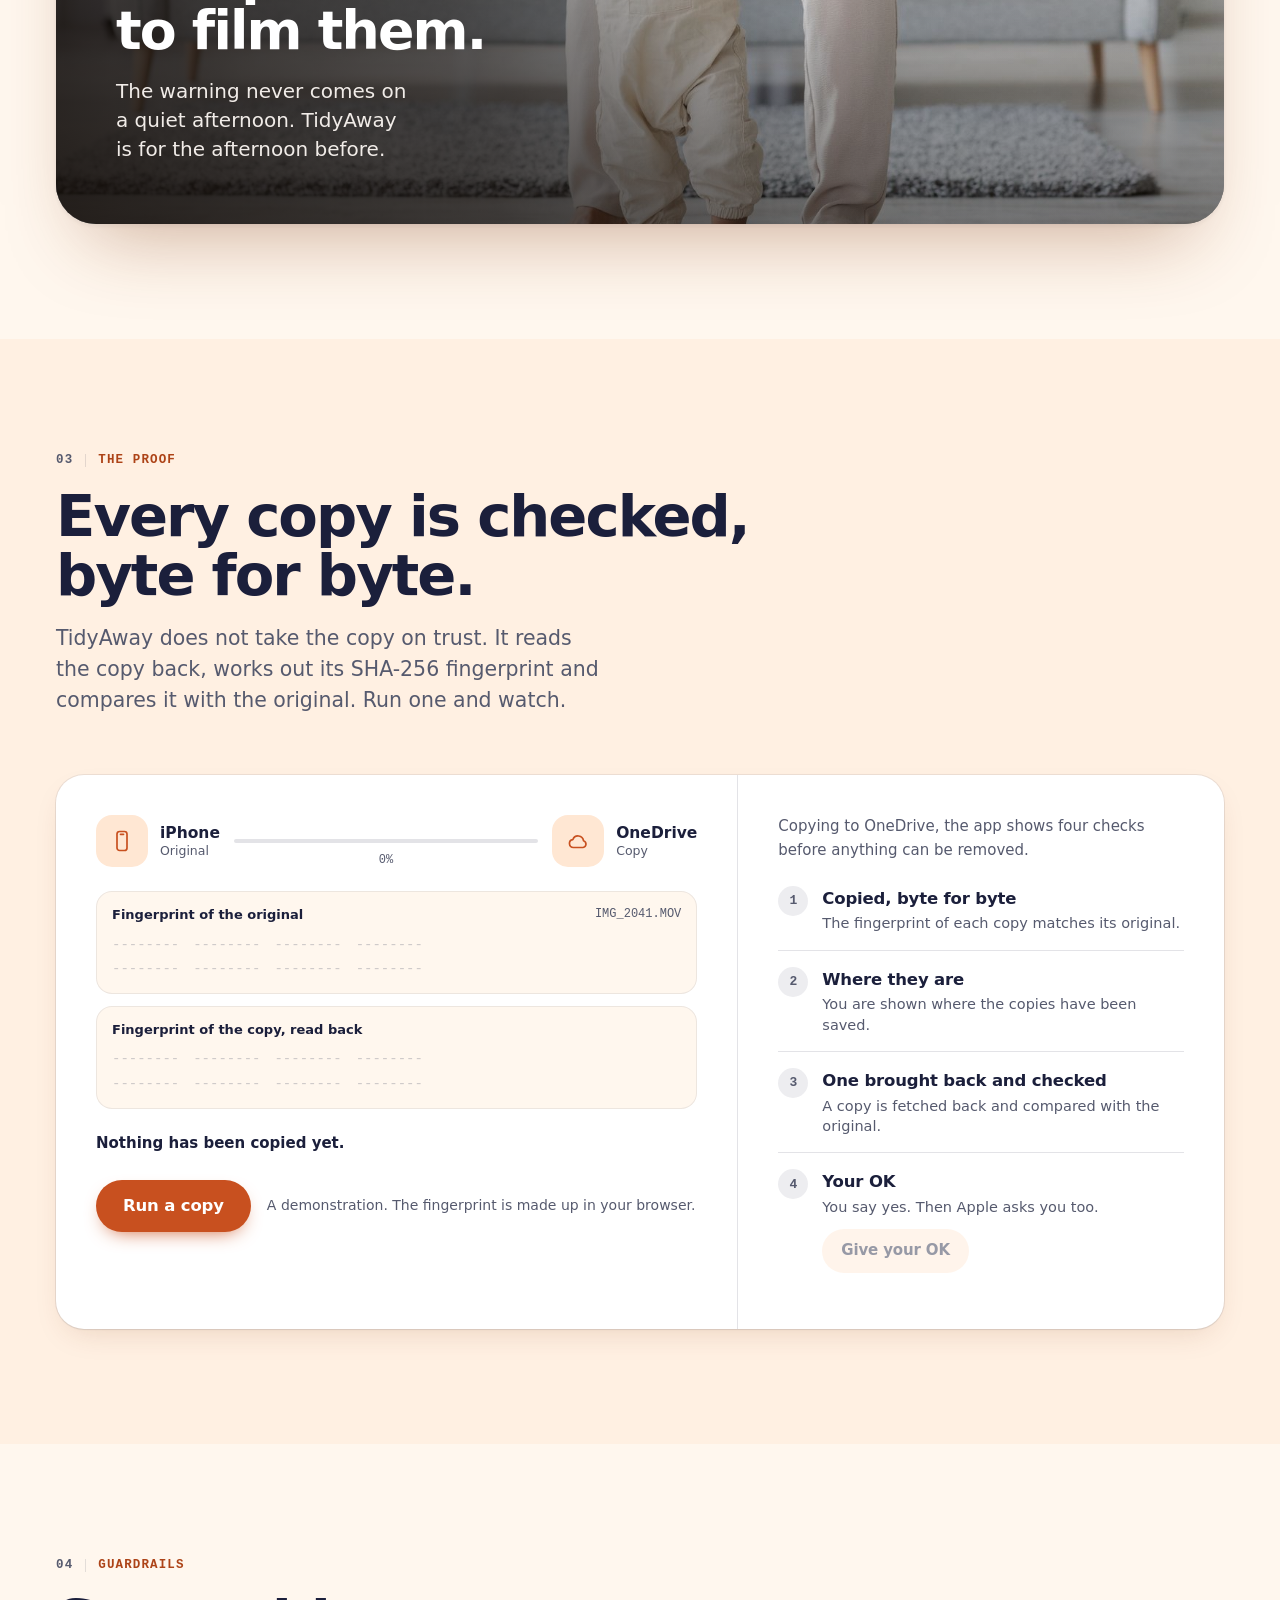
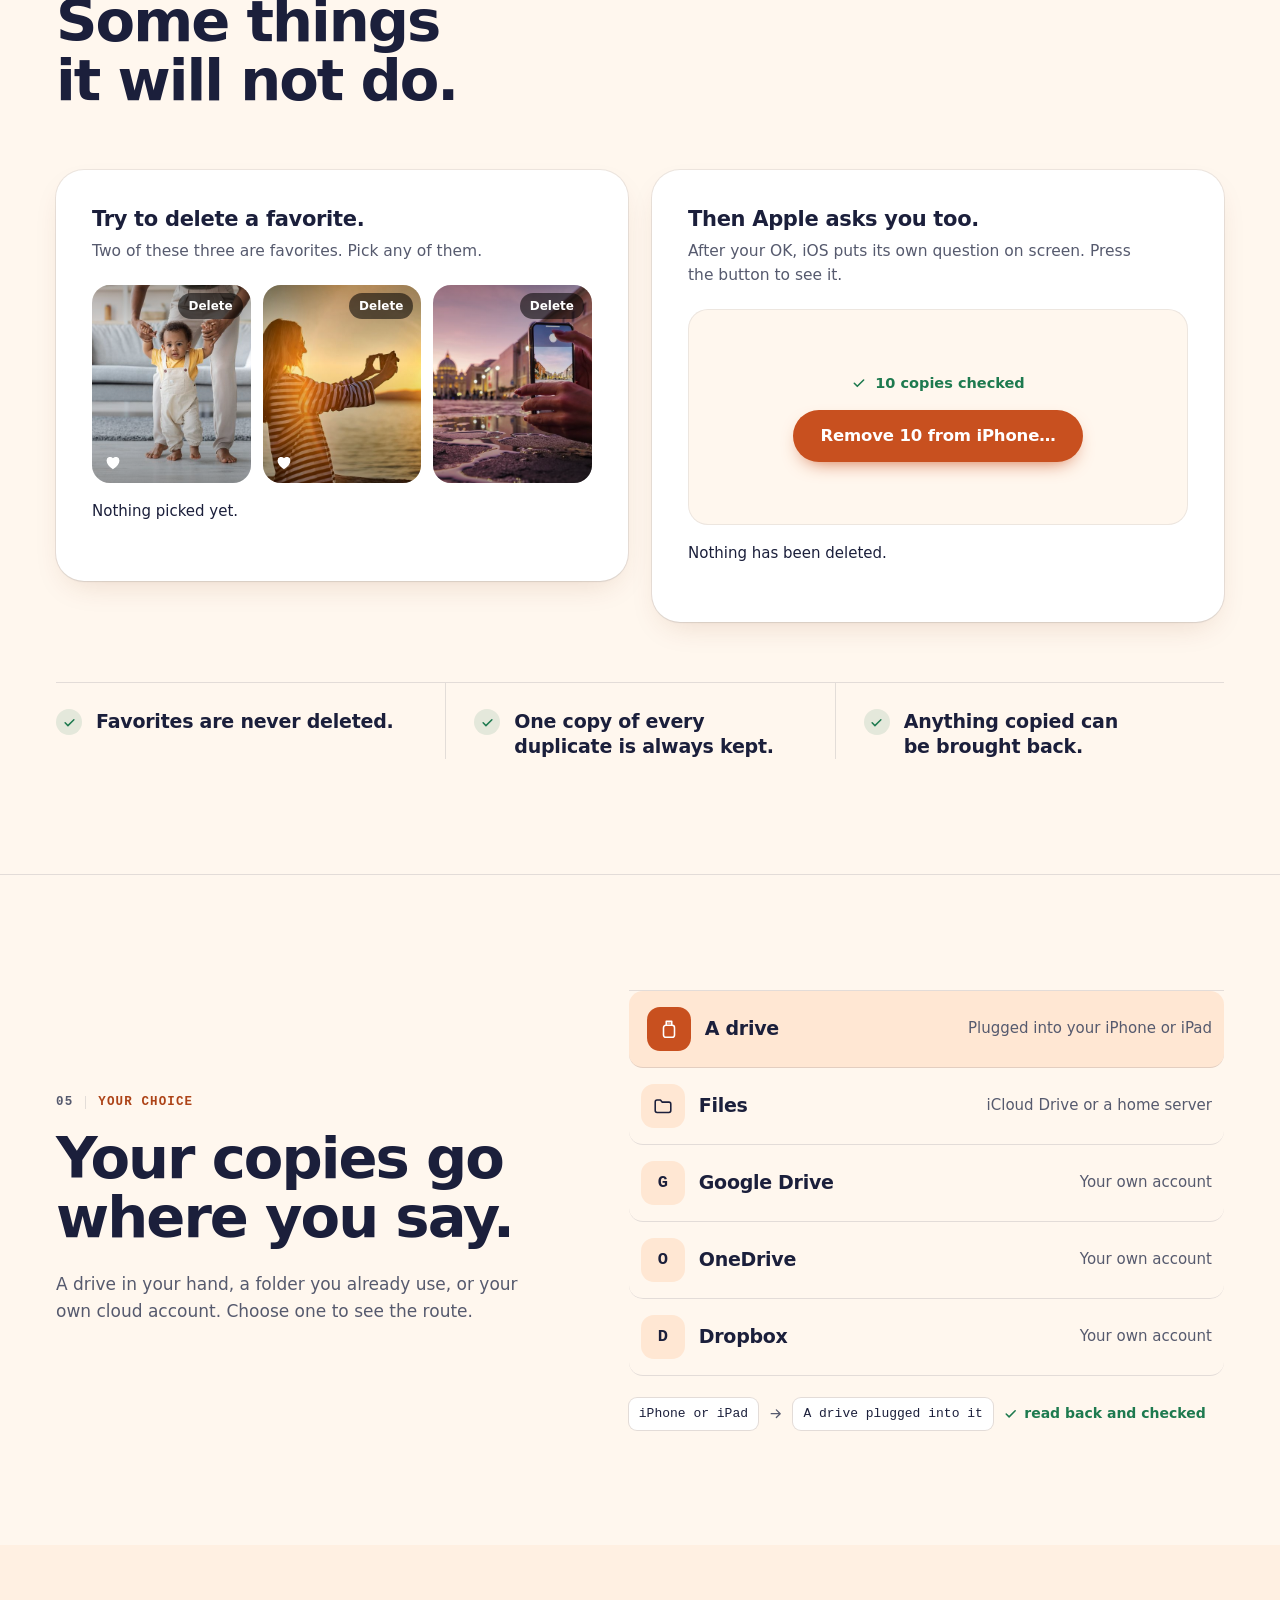
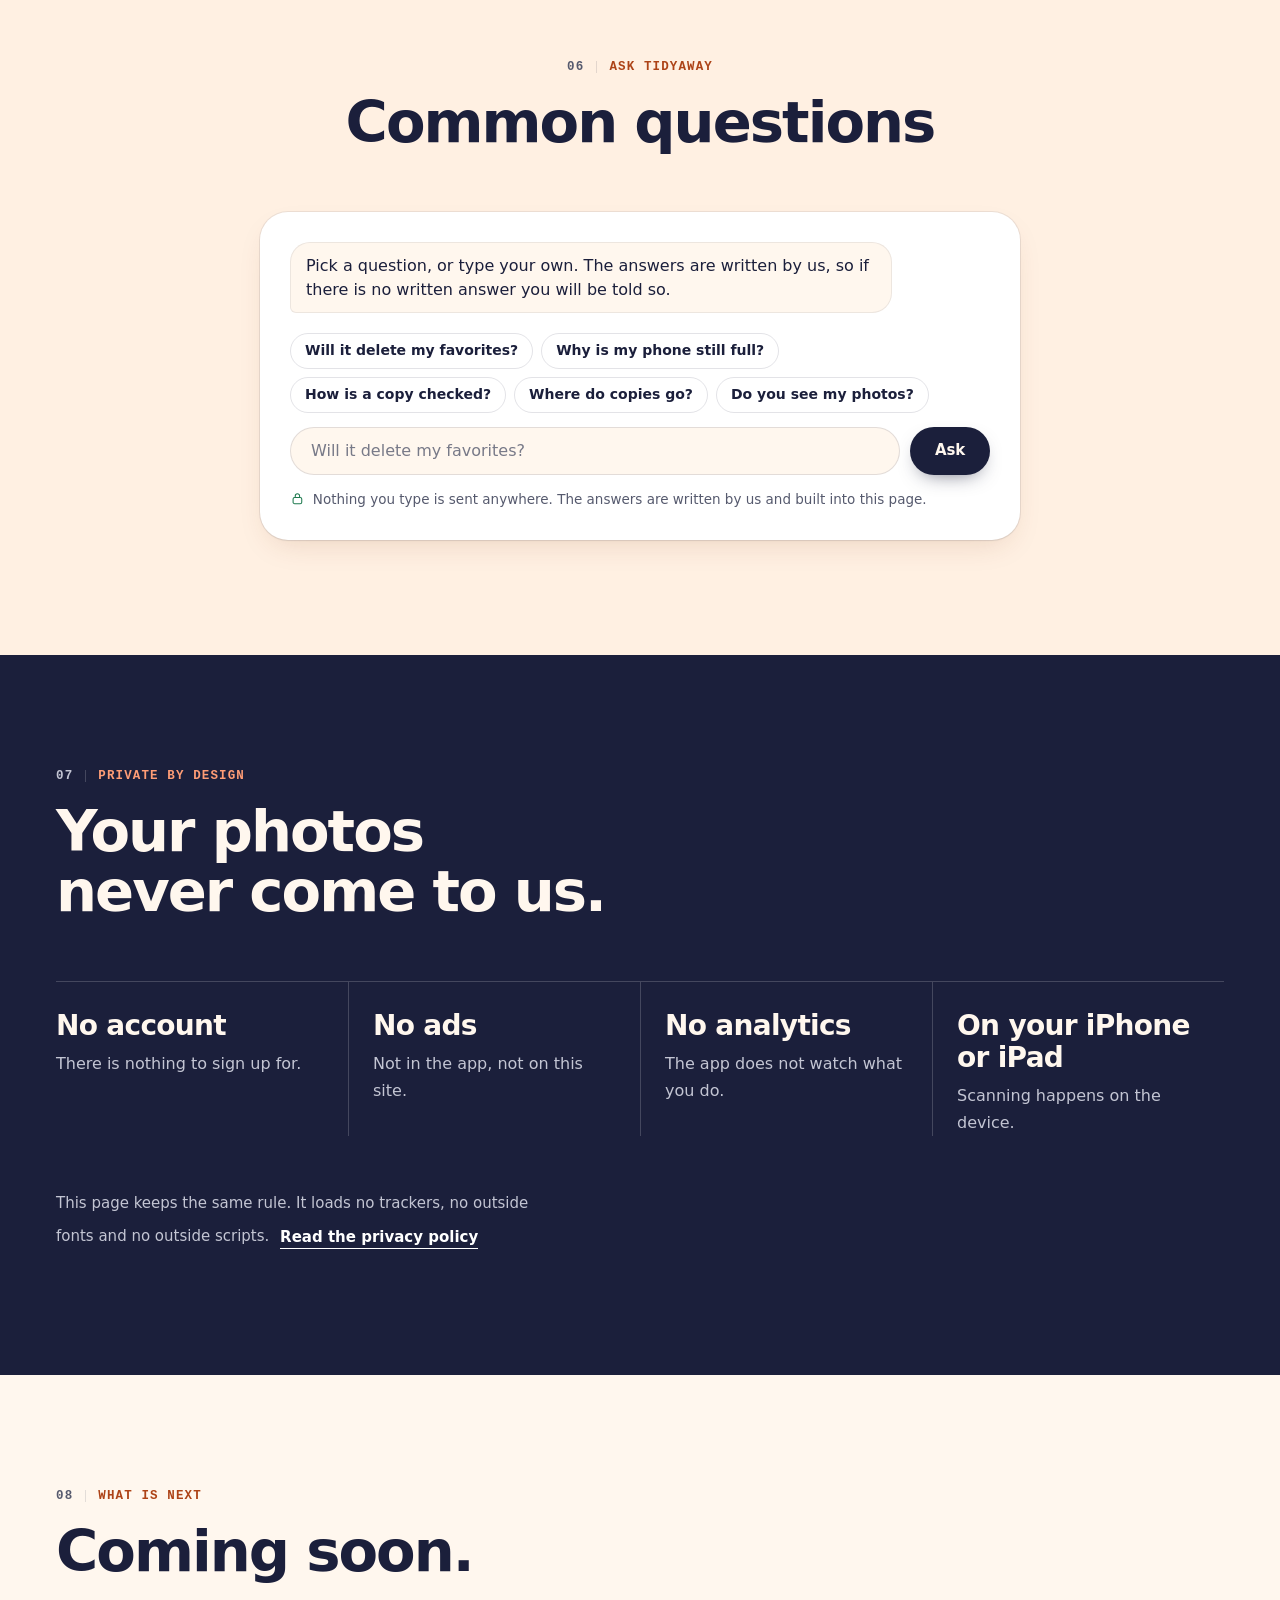
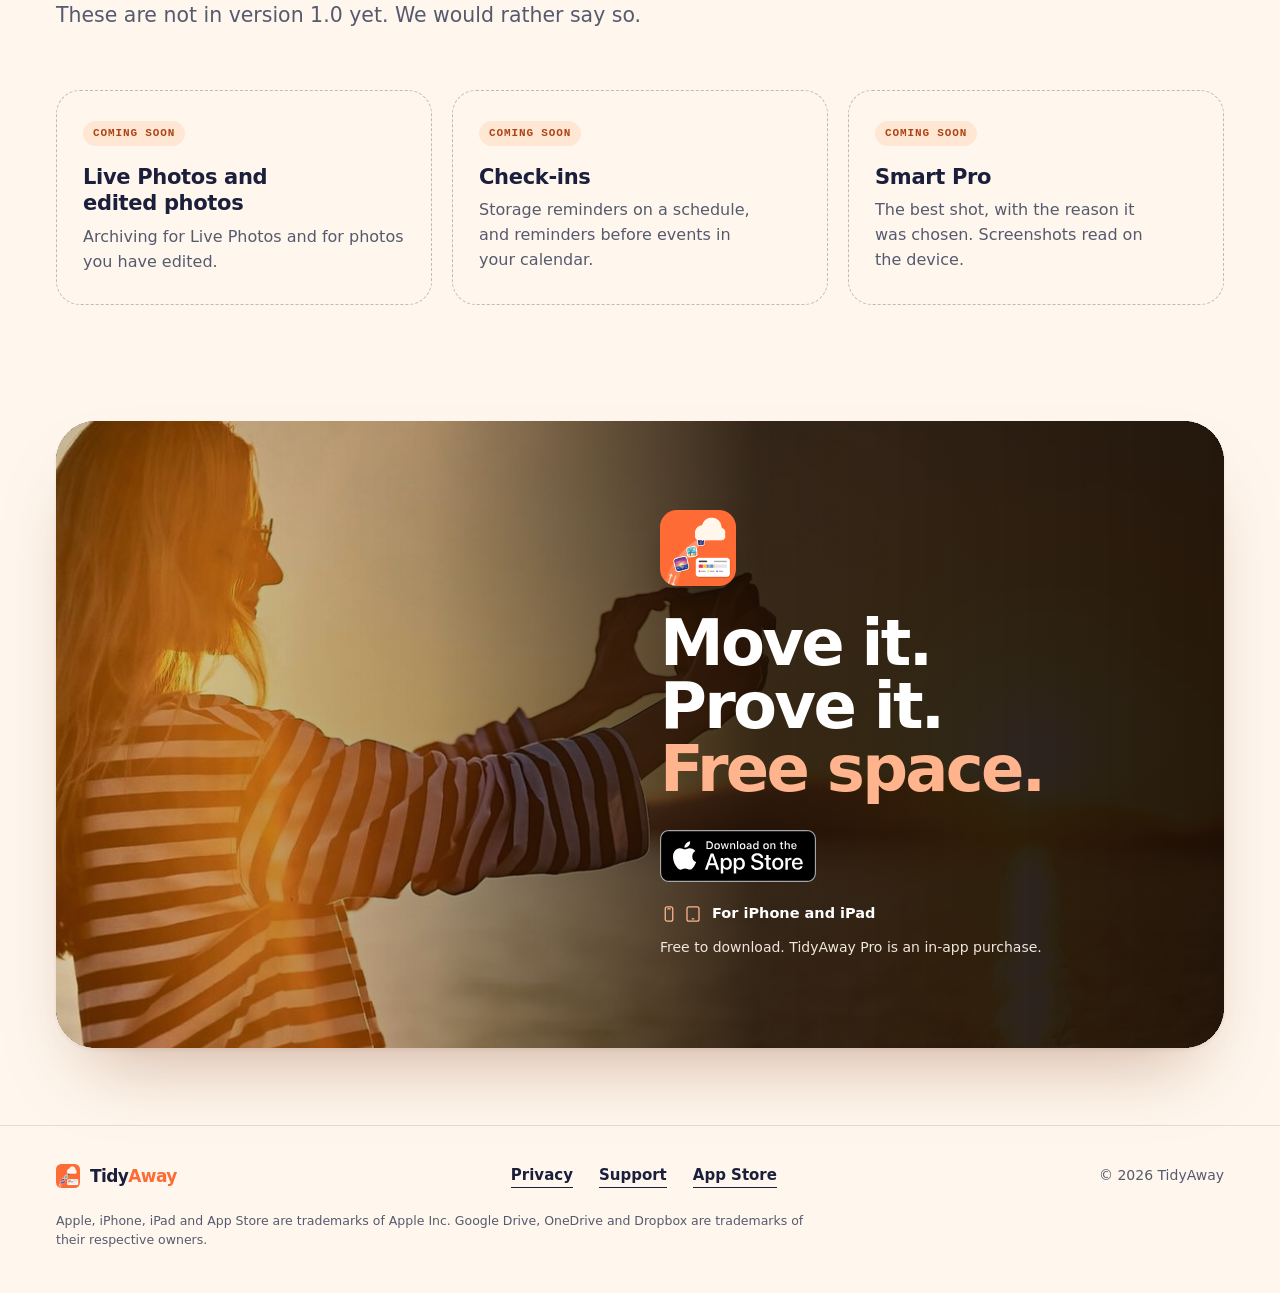
==== commit 58c0e2e4: "Privacy policy: match TidyAway 1.0.1 (check-ins, calendar, Storage Score, face presence) Co-Authored" ====
--- a/index.html
+++ b/index.html
@@ -501,7 +501,8 @@
 <h2>Photos access</h2>
 <p>TidyAway reads the photos and videos you allow it to through Apple Photos. You can give full or limited access, and change it at any time in Settings.</p>
 <p>A scan builds an inventory on your iPhone. It can include Apple Photos identifiers, file names, dates, favorite status, media types, resource sizes and fingerprints (hashes), the names of your albums, and an approximate location rounded to about 1 km. The inventory and an activity log are kept in the app's local storage and are removed when you delete the app. The app does not keep separate copies of your photos.</p>
-<p>To suggest groups, TidyAway can look at small versions of your photos with the image recognition built into iOS. This happens on your iPhone. The app keeps short labels (such as "beach" or "receipt"), sharpness and brightness numbers, and which photos look alike. It never keeps a picture and does not identify people.</p>
+<p>To suggest groups, TidyAway can look at small versions of your photos with the image recognition built into iOS. This happens on your iPhone. The app keeps short labels (such as "beach" or "receipt"), sharpness and brightness numbers, and which photos look alike. It also keeps whether a face appears in a photo, without identifying anyone, so photos of people are left out of Receipts &amp; documents. It never keeps a picture and does not identify people.</p>
+<p>With TidyAway Pro, the app can also look at faces in small copies of look-alike photos to suggest which one to keep (whether eyes are open and how clear faces are; it does not identify anyone), and read the words in your screenshots to sort them into groups such as login codes, receipts and expired tickets. This happens on your iPhone. Face scores are used on screen and not saved. For screenshots, only the group each one belongs to is kept; the words themselves are never stored, logged, or sent.</p>
 <p>When you choose a place on the Archive tab, the map comes from Apple Maps. Your photo locations stay on your iPhone.</p>
 <h2>Deleting</h2>
 <p>TidyAway deletes nothing on its own. When you select items, sign off, and approve, the app asks Apple Photos to delete exactly those items, and Apple shows its own confirmation. Apple normally keeps deleted items in Recently Deleted for up to 30 days. If iCloud Photos is on, the deletion also applies to iCloud Photos and your other devices. Favorites are never deleted, and one copy of every duplicate is always kept. The approval, item count, and outcome are recorded in the local activity log, without file names.</p>
@@ -510,11 +511,16 @@
 <p>When you approve an archive, the app copies the items you selected to the place you chose: a drive plugged into your iPhone, a folder in Files (such as iCloud Drive or a file server), or a connected Google Drive, OneDrive, or Dropbox account. If an original is stored only in iCloud Photos, the app downloads it from Apple first. Each copy is checked against its original. The app only adds copies there; it never changes or deletes anything in your archive.</p>
 <p>If you connect Google Drive, OneDrive, or Dropbox, that service signs you in on its own page and gives TidyAway access only to the files it creates (Google Drive) or to its own app folder (Dropbox), where TidyAway can't see your other files. OneDrive grants access to your files so that copies can be saved in a normal, visible folder; TidyAway only adds copies to a TidyAway folder in My files and never opens, changes or deletes anything else. To show which account is connected, the app keeps the account's email address or name on your iPhone; it isn't sent anywhere else. Copies go straight to that service; occasionally an item is briefly prepared in temporary storage on your iPhone and removed after upload. The sign-in is kept in your iPhone's Keychain. Disconnecting removes it from your iPhone; your archived copies stay with the service. That service's own privacy policy covers what it stores.</p>
 <p>After a verified copy, the app keeps a local list of each copy's file name, location, size, fingerprint, and date, and the identifier of the photo it came from, so you can find a copy and put it back. Deleting originals after archiving is offered only when the app can confirm the copy is safe at its destination. The list stays on your iPhone and is removed when you delete the app.</p>
+<h2>Check-ins and reminders</h2>
+<p>If you turn on check-ins, TidyAway sends notifications from your iPhone on the schedule you choose. To fill them in, it reads how much space is free on your iPhone and the totals from its last check, and keeps a short history of those numbers (free space, totals by group, and how many items are in your library) on your iPhone. iOS may let the app refresh these numbers in the background; that only reads and notifies. Nothing is deleted in the background.</p>
+<p>If you turn on reminders before big events, TidyAway asks for access to your calendar and reads events in the next two weeks on your iPhone, to spot trips and events such as weddings and birthdays. An event's name appears only in the notification on your iPhone. Nothing from your calendar is saved, logged, or sent anywhere. Turning the switch off, or removing calendar access in Settings, stops it.</p>
+<h2>Storage Score, Storage Checkup and appearance</h2>
+<p>The Storage Score and the storage bar are worked out on your iPhone from its free and total space and the size of your photos and videos. The Storage Checkup and Storage insights keep a short history of free space (sizes and dates only) on your iPhone, so they can show how it changed. Your choice of Light or Dark is kept on your iPhone. None of this is sent anywhere.</p>
 <h2>Purchases</h2>
 <p>TidyAway Pro is sold through Apple. Apple handles payment; the app only learns whether Pro is active.</p>
 <h2>Questions</h2>
 <p>For privacy questions, use the <a href="https://github.com/bienyam/SmartPhotoVault/issues">TidyAway support page</a>. Issues are public, so leave out personal photos and library information.</p>
-<p>Last updated: November 23, 2026.</p>
+<p>Last updated: November 26, 2026.</p>
 </template>
 <template id="tpl-support">
 <h1>Support</h1>
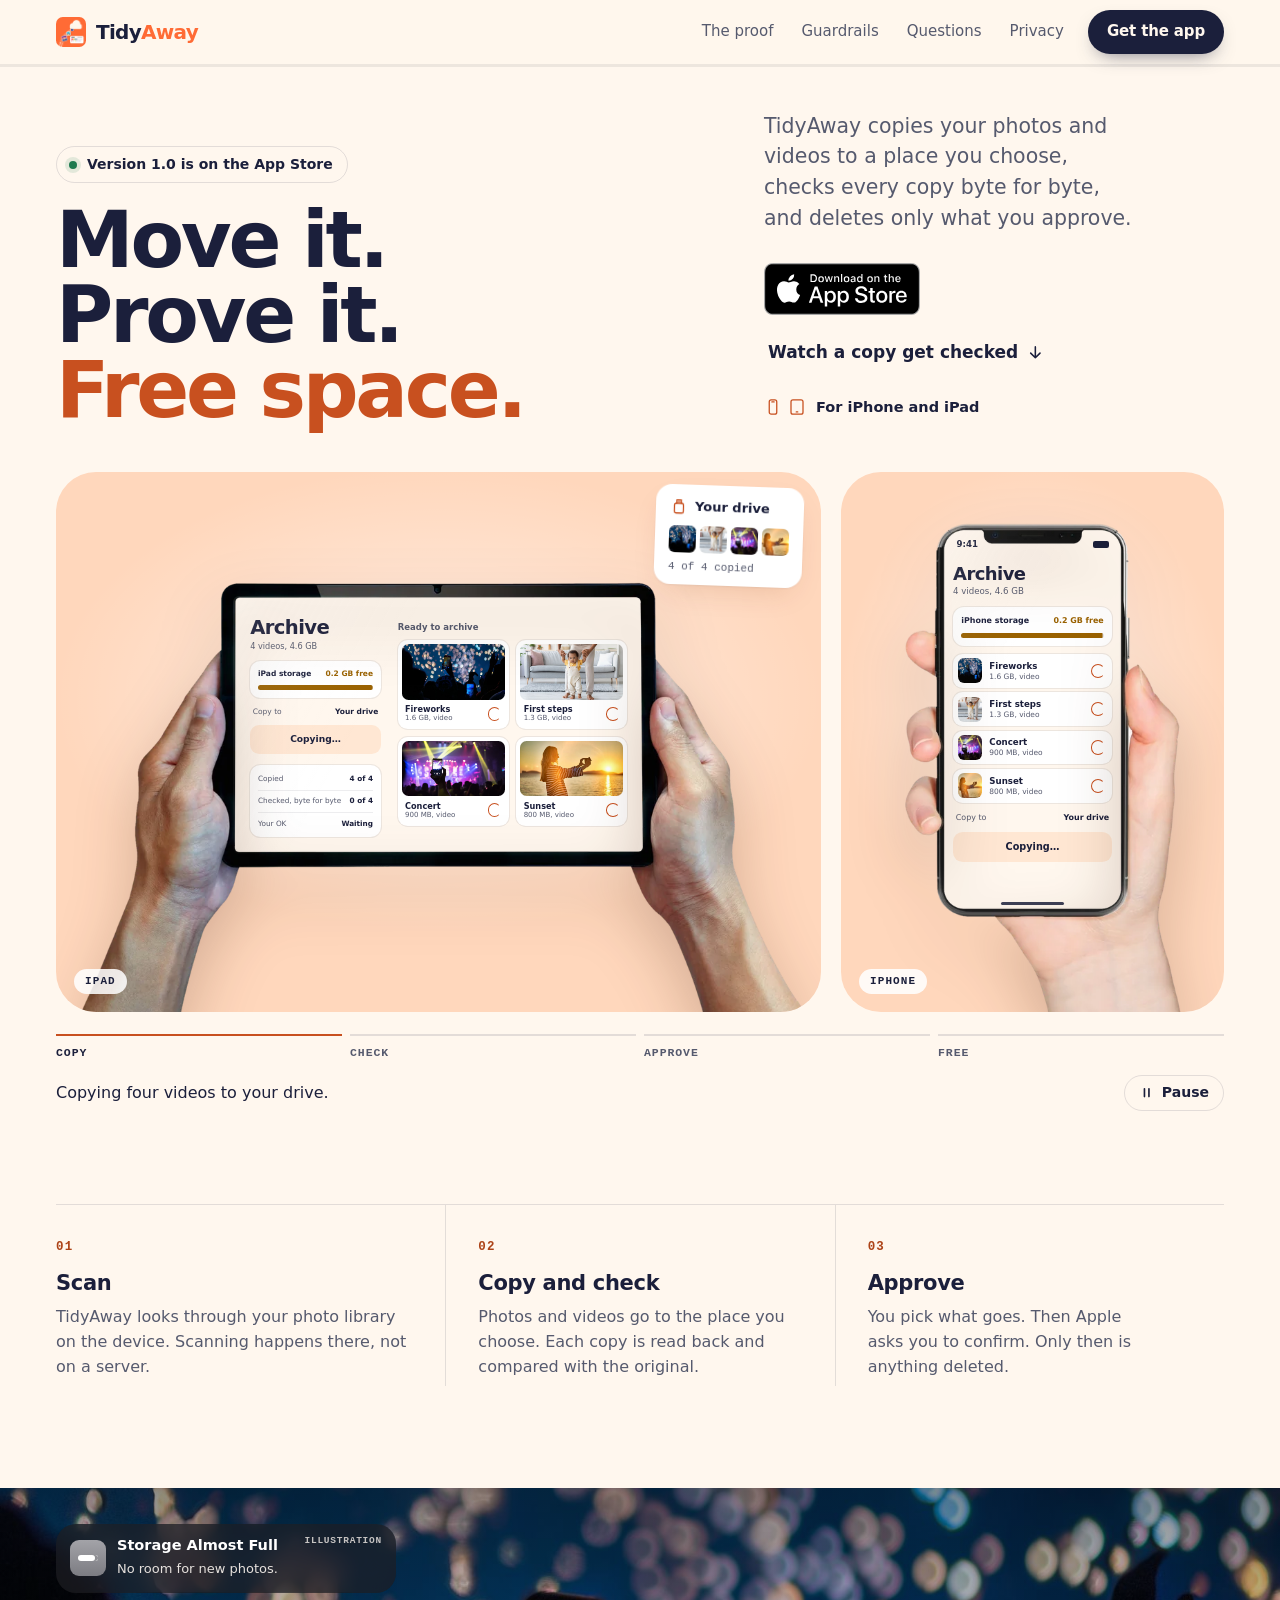
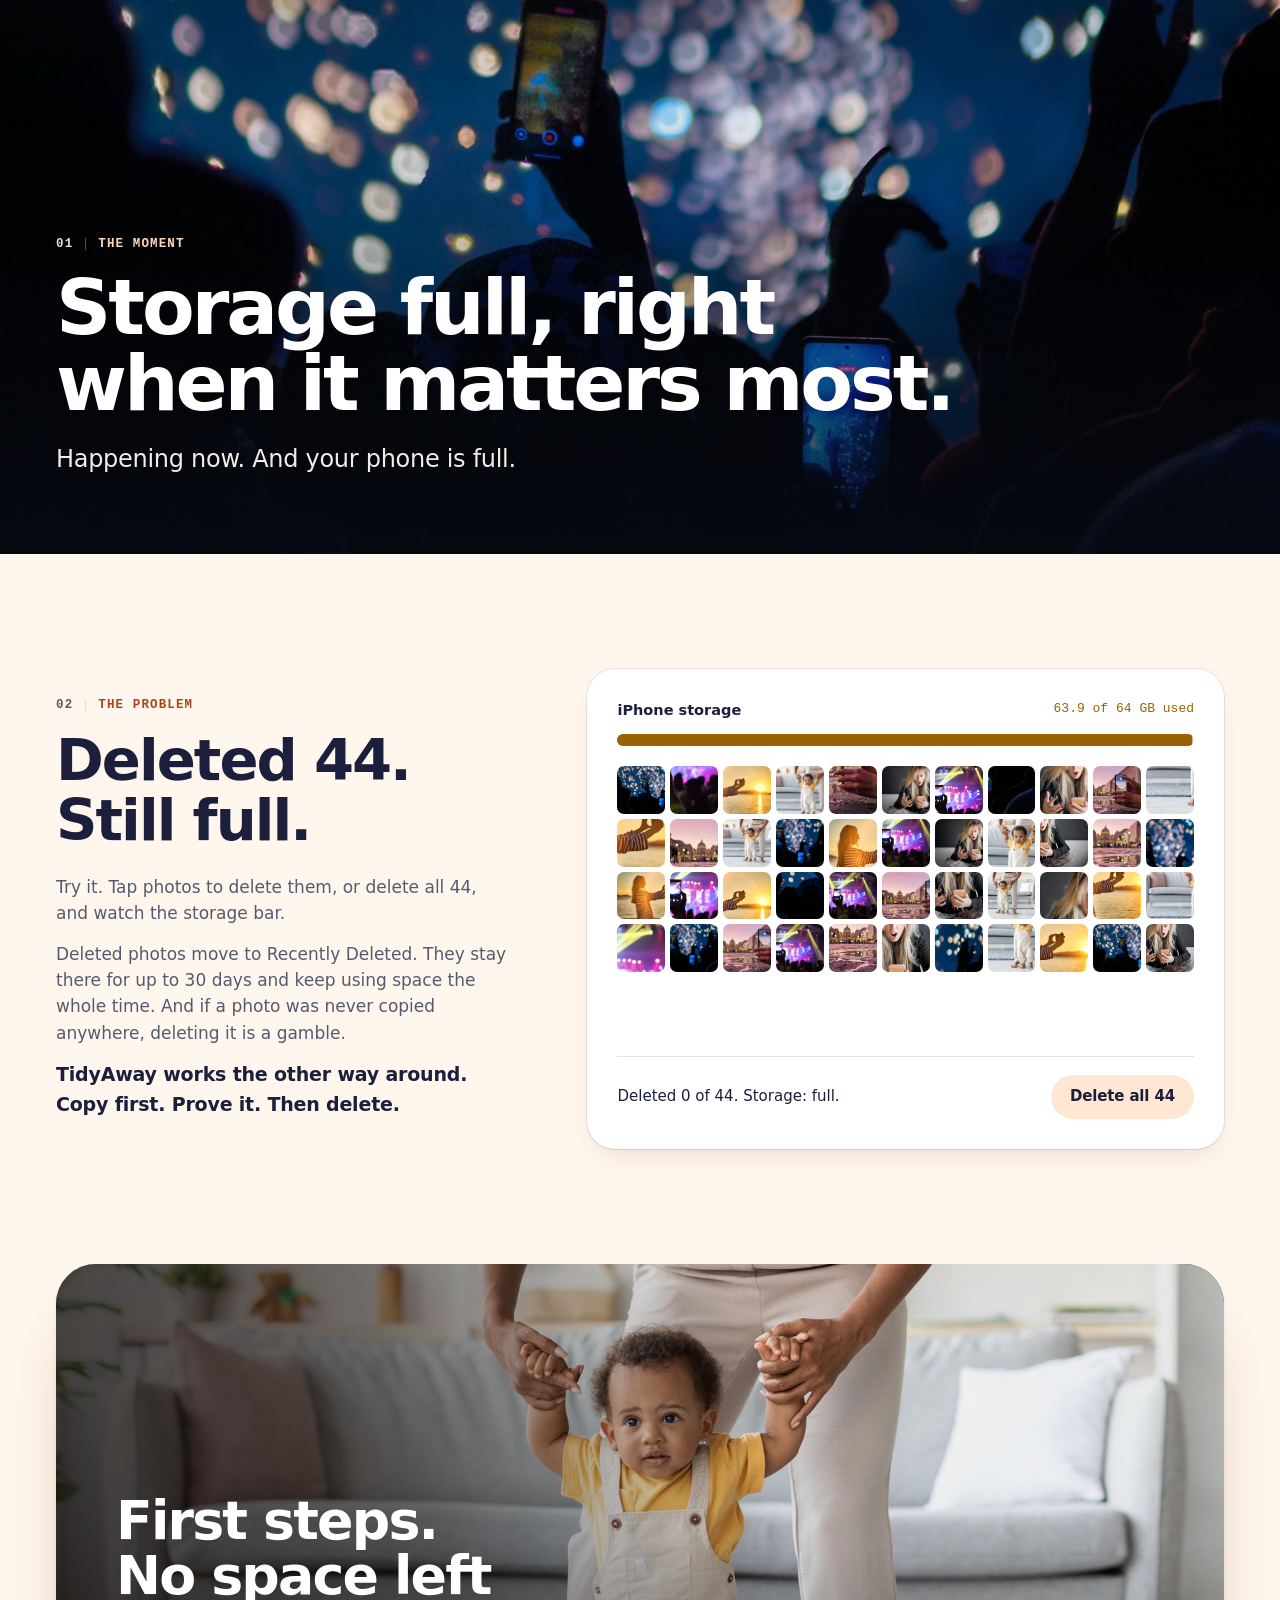
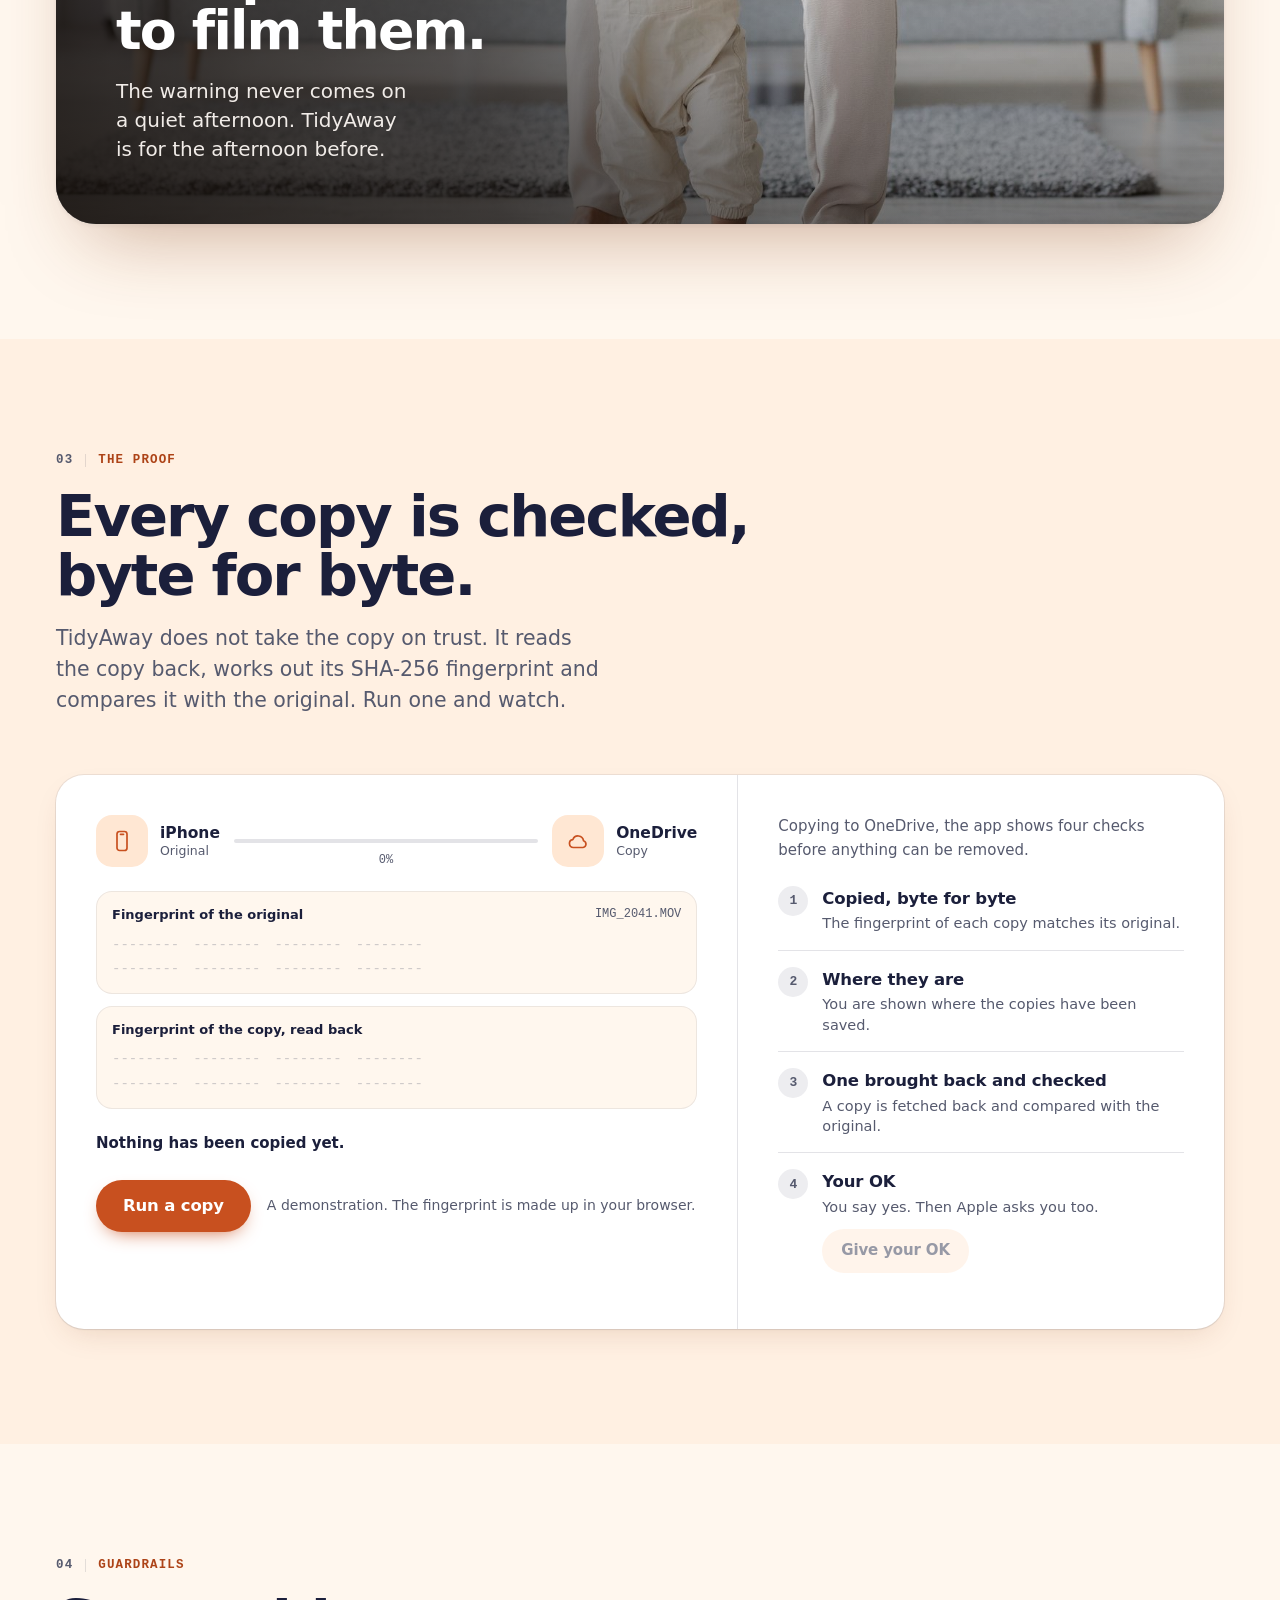
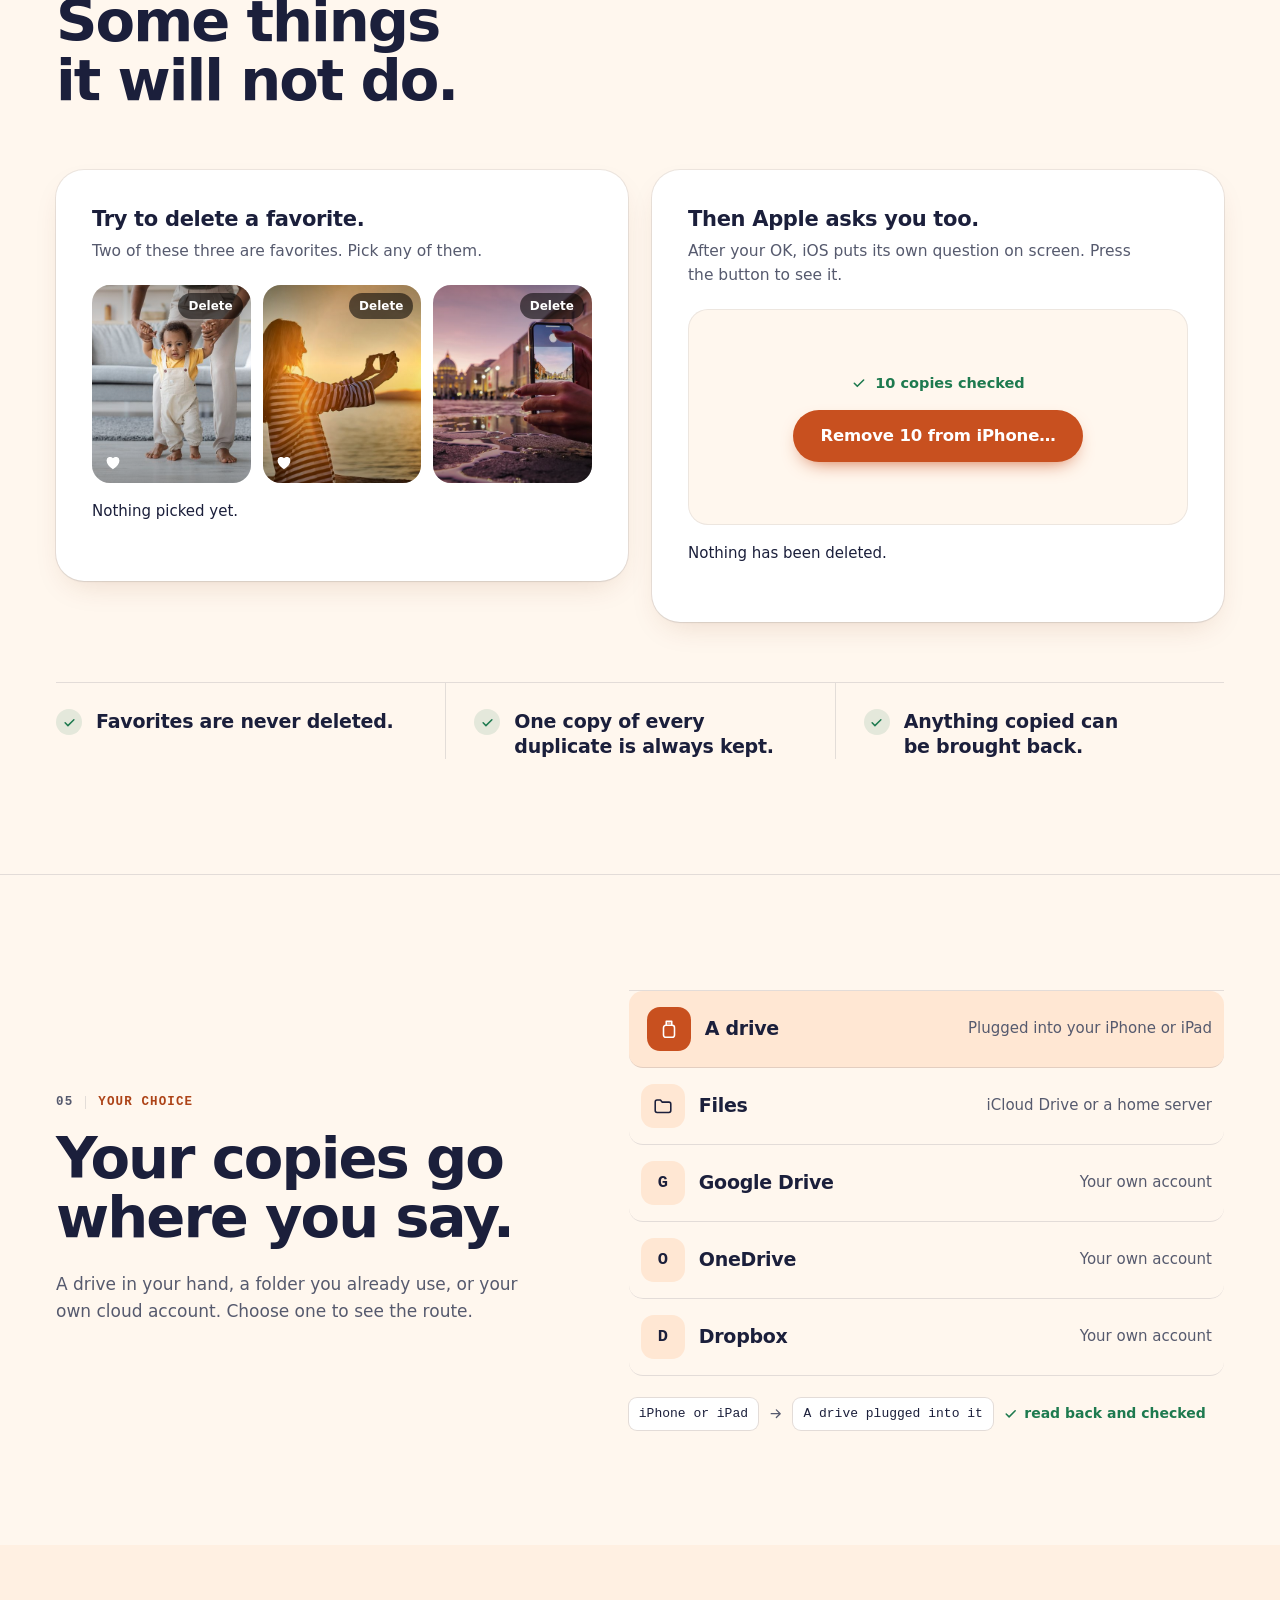
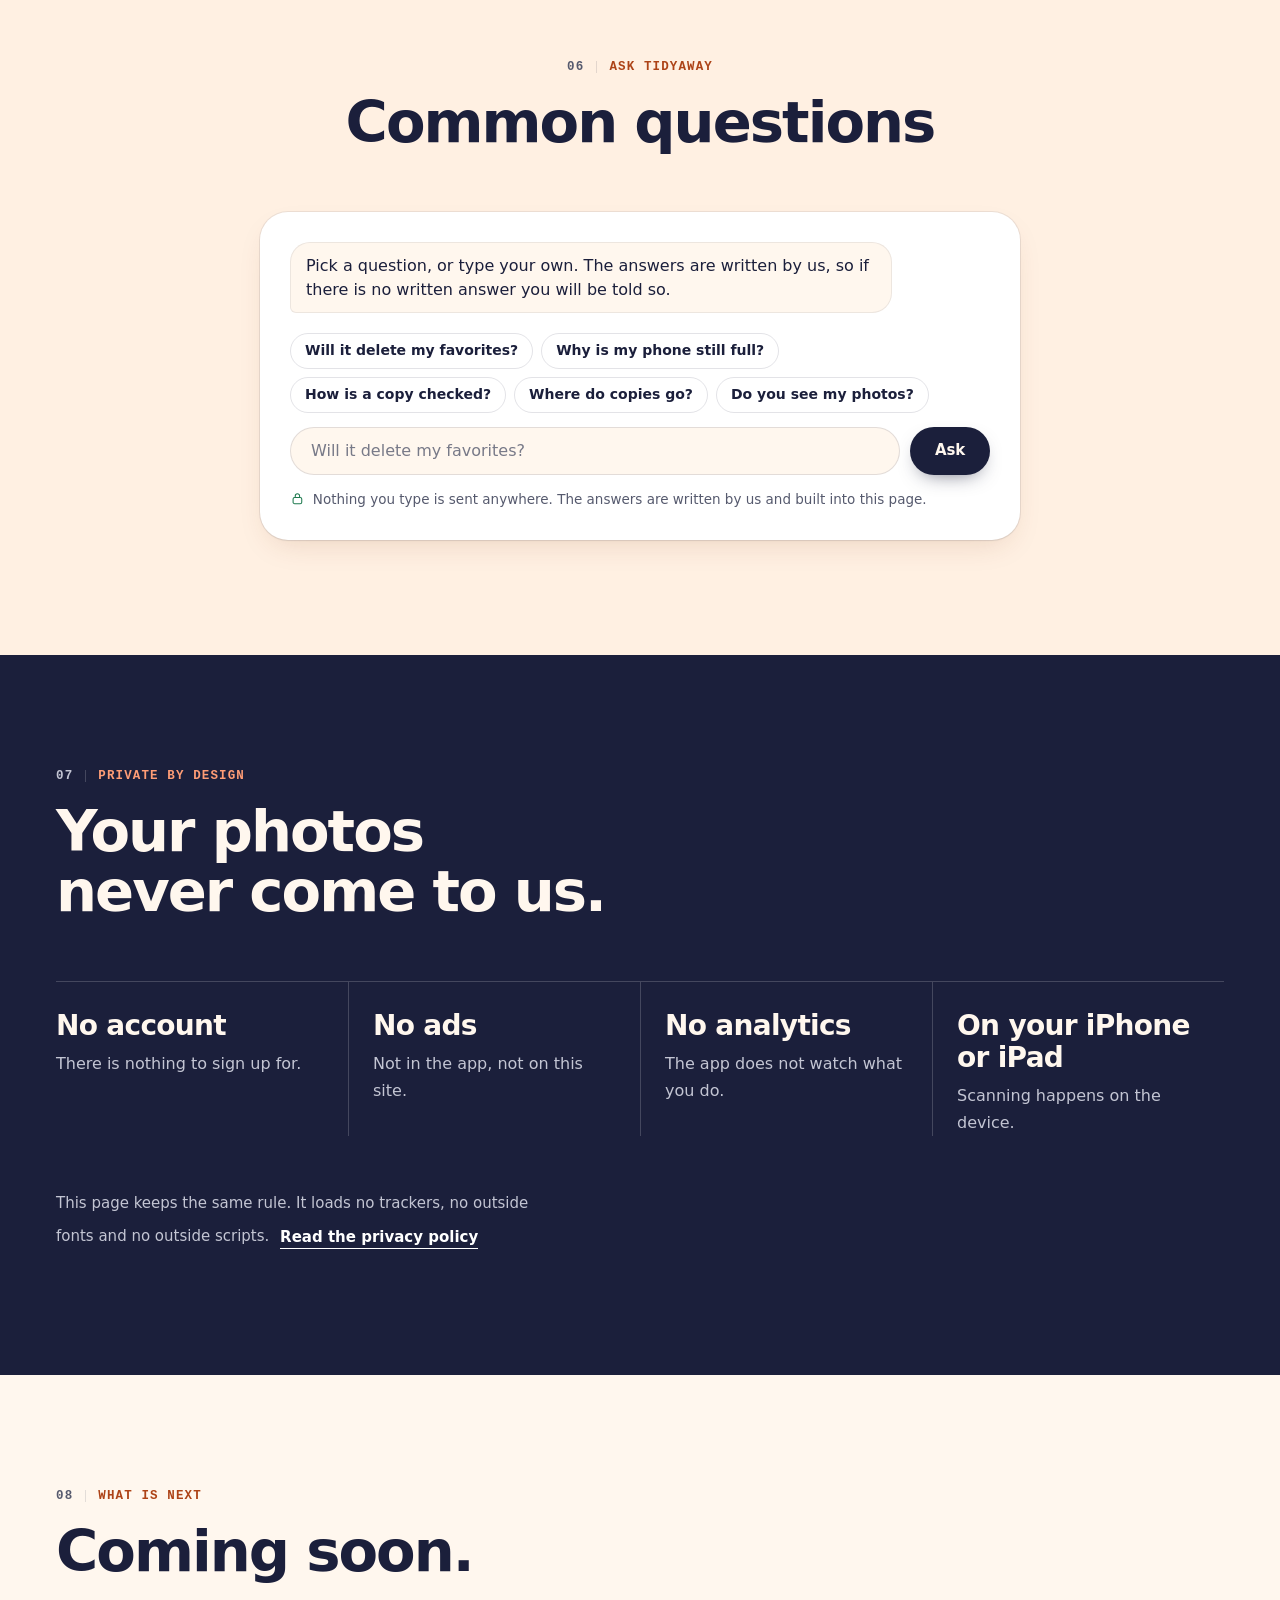
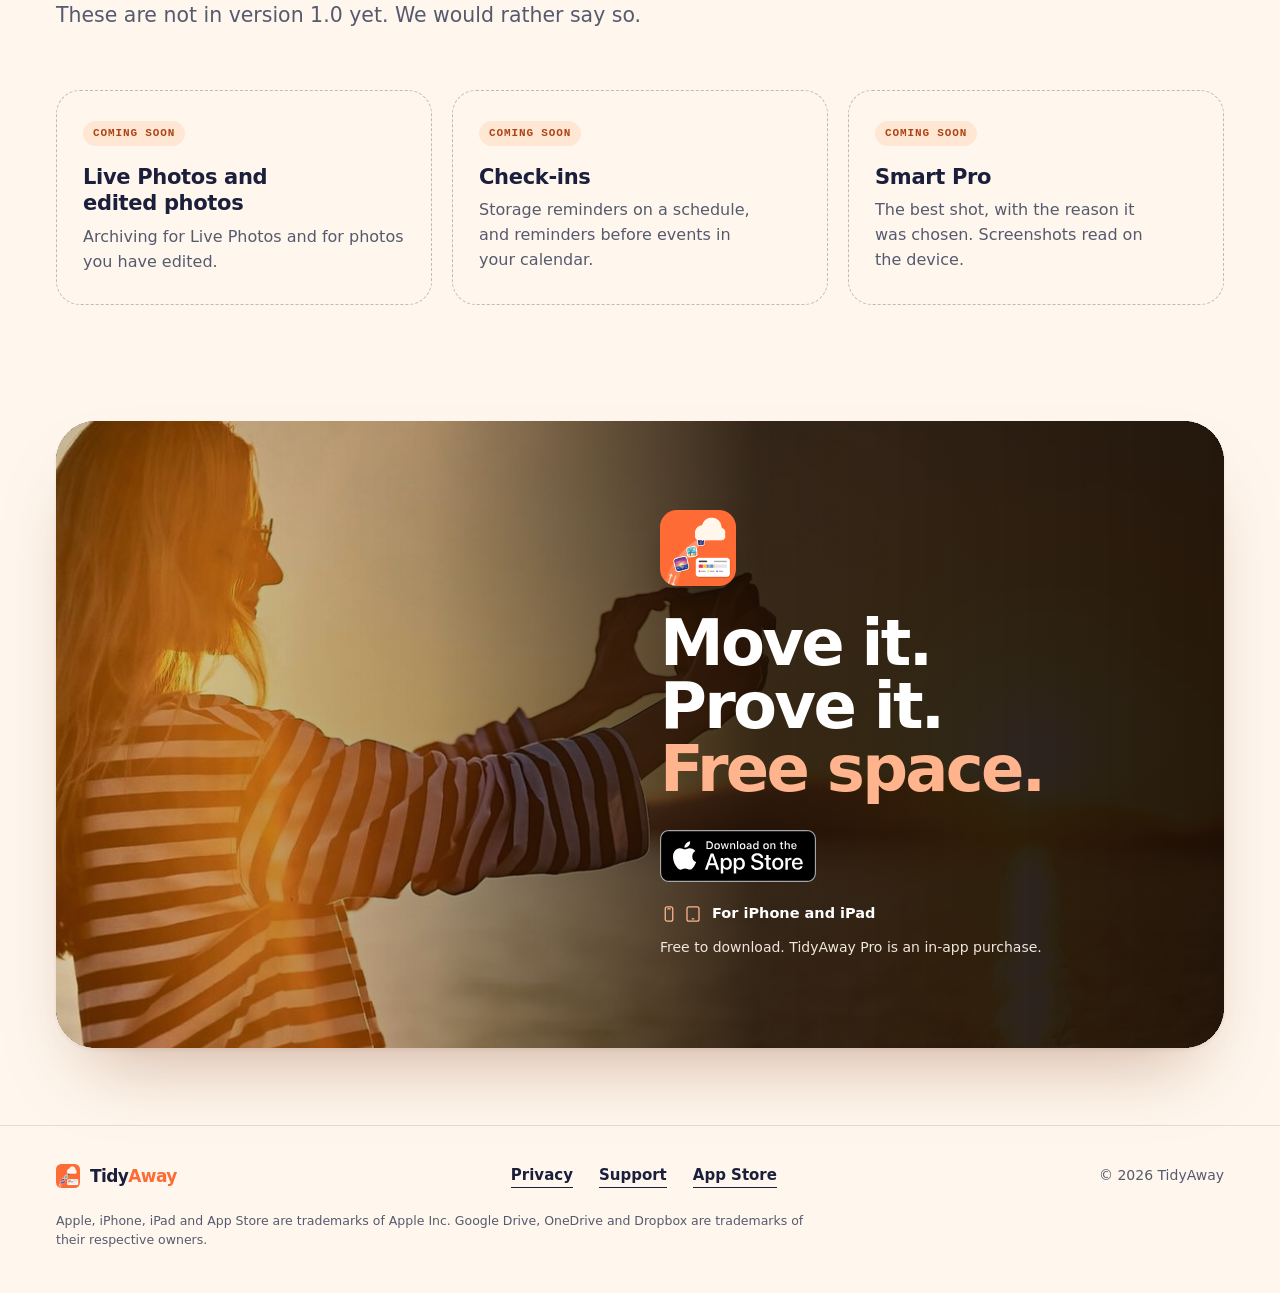
==== commit ebf64ab9: "Privacy and support pages for TidyAway 1.0.2: email contact, app FAQ - Support: hello@tidyaway.app i" ====
--- a/index.html
+++ b/index.html
@@ -517,10 +517,10 @@
 <h2>Storage Score, Storage Checkup and appearance</h2>
 <p>The Storage Score and the storage bar are worked out on your iPhone from its free and total space and the size of your photos and videos. The Storage Checkup and Storage insights keep a short history of free space (sizes and dates only) on your iPhone, so they can show how it changed. Your choice of Light or Dark is kept on your iPhone. None of this is sent anywhere.</p>
 <h2>Purchases</h2>
-<p>TidyAway Pro is sold through Apple. Apple handles payment; the app only learns whether Pro is active.</p>
+<p>TidyAway Pro is sold through Apple. Apple handles payment; the app only learns whether Pro is active. If you start a free trial, the app can set one reminder on your iPhone two days before the trial ends, if you allow notifications. It's a notification on your iPhone; nothing is sent anywhere.</p>
 <h2>Questions</h2>
-<p>For privacy questions, use the <a href="https://github.com/bienyam/SmartPhotoVault/issues">TidyAway support page</a>. Issues are public, so leave out personal photos and library information.</p>
-<p>Last updated: November 26, 2026.</p>
+<p>For privacy questions, email <a href="mailto:hello@tidyaway.app">hello@tidyaway.app</a> or use the <a href="support.html">TidyAway support page</a>. If you report a problem on the public issue list linked from that page, leave out personal photos and library information.</p>
+<p>Last updated: November 27, 2026.</p>
 </template>
 <template id="tpl-support">
 <h1>Support</h1>
@@ -530,6 +530,14 @@
 <dd>Deleted photos move to Recently Deleted. They stay there for up to 30 days and keep using space, which is why a phone can still be full after you delete things.</dd>
 <dt>Will it delete my favorites?</dt>
 <dd>Favorites are never deleted. TidyAway leaves them where they are.</dd>
+<dt>How does Free up work?</dt>
+<dd>Free up finds the biggest things on your iPhone or iPad. You pick what goes, sign off, and Apple asks you to confirm. Deleted items wait in Recently Deleted for 30 days; empty it in Photos to get the space back.</dd>
+<dt>How does Archive work?</dt>
+<dd>Archive copies photos and files from your iPhone or iPad and iCloud to a place you choose and checks every copy. It only adds copies there; it never deletes or changes anything in your archive.</dd>
+<dt>What is the Storage Score?</dt>
+<dd>One number from free space alone: free space &divide; total space &times; 4, capped at 100. It is not a measure of speed, battery or the health of your device.</dd>
+<dt>Can TidyAway clear apps or System Data?</dt>
+<dd>No app can. The Storage Checkup in the app shows the steps to do it yourself in Settings, then measures your free space again.</dd>
 <dt>What about duplicates?</dt>
 <dd>One copy of every duplicate is always kept.</dd>
 <dt>How is a copy checked?</dt>
@@ -551,9 +559,10 @@
 </dl>
 <h2>Report a problem or ask a question</h2>
 <div class="card">
-<p>Problems and questions go to the TidyAway issues page on GitHub.</p>
-<p>Issues are public, so leave out personal photos and library information.</p>
-<a class="btn btn--ink" href="https://github.com/bienyam/SmartPhotoVault/issues" rel="noopener">Report a problem or ask a question</a>
+<p>Email us at <a href="mailto:hello@tidyaway.app">hello@tidyaway.app</a>. Tell us what happened and what you expected, with your TidyAway version, device and iOS version (More &rsaquo; Help &rsaquo; Contact us in the app has them ready to copy). Please leave out photos and file names you want to keep private.</p>
+<a class="btn btn--ink" href="mailto:hello@tidyaway.app?subject=TidyAway%20support">Email hello@tidyaway.app</a>
+<p style="margin-top:22px">You can also report a problem or ask a question on the TidyAway issues page on GitHub. Issues are public, so leave out personal photos and library information.</p>
+<a class="btn btn--ghost" href="https://github.com/bienyam/SmartPhotoVault/issues" rel="noopener">Open the issues page on GitHub</a>
 </div>
 <h2>Privacy</h2>
 <p>The <a href="privacy.html">privacy policy</a> says what the app reads, keeps and deletes.</p>
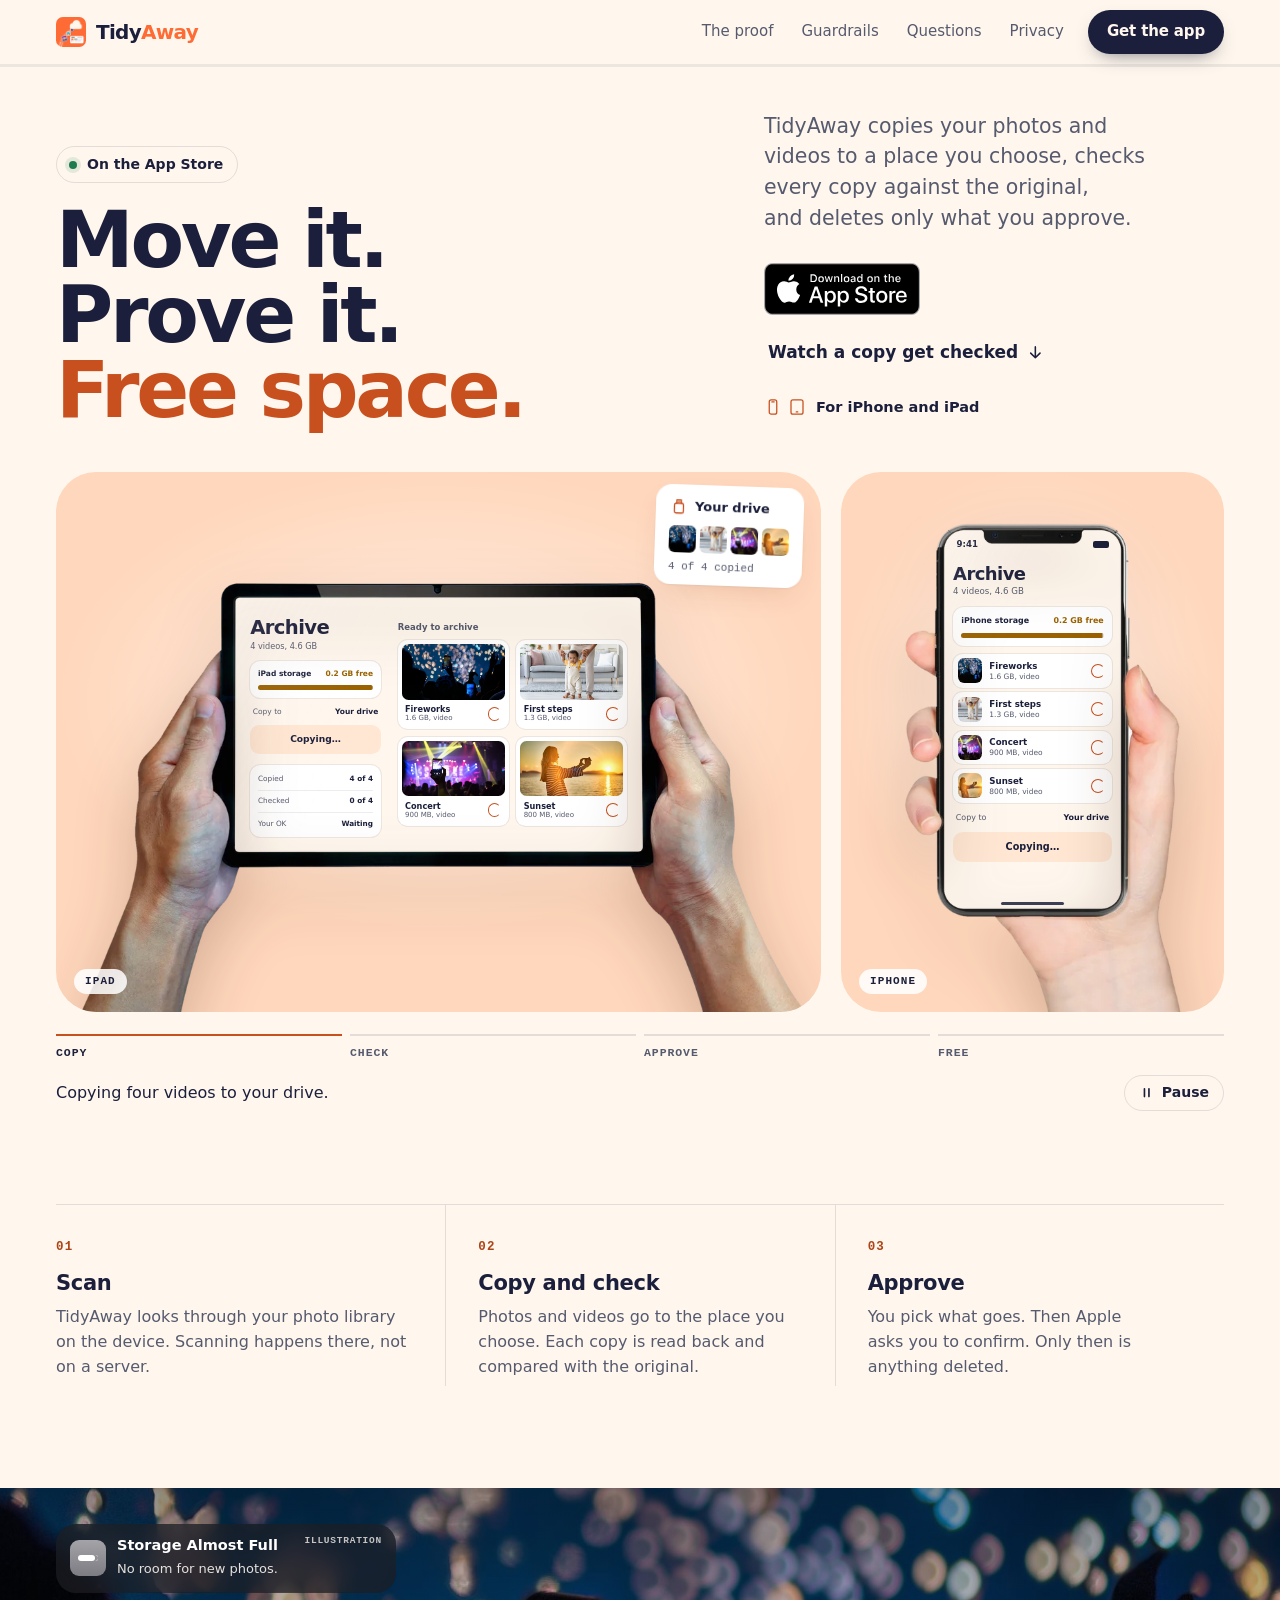
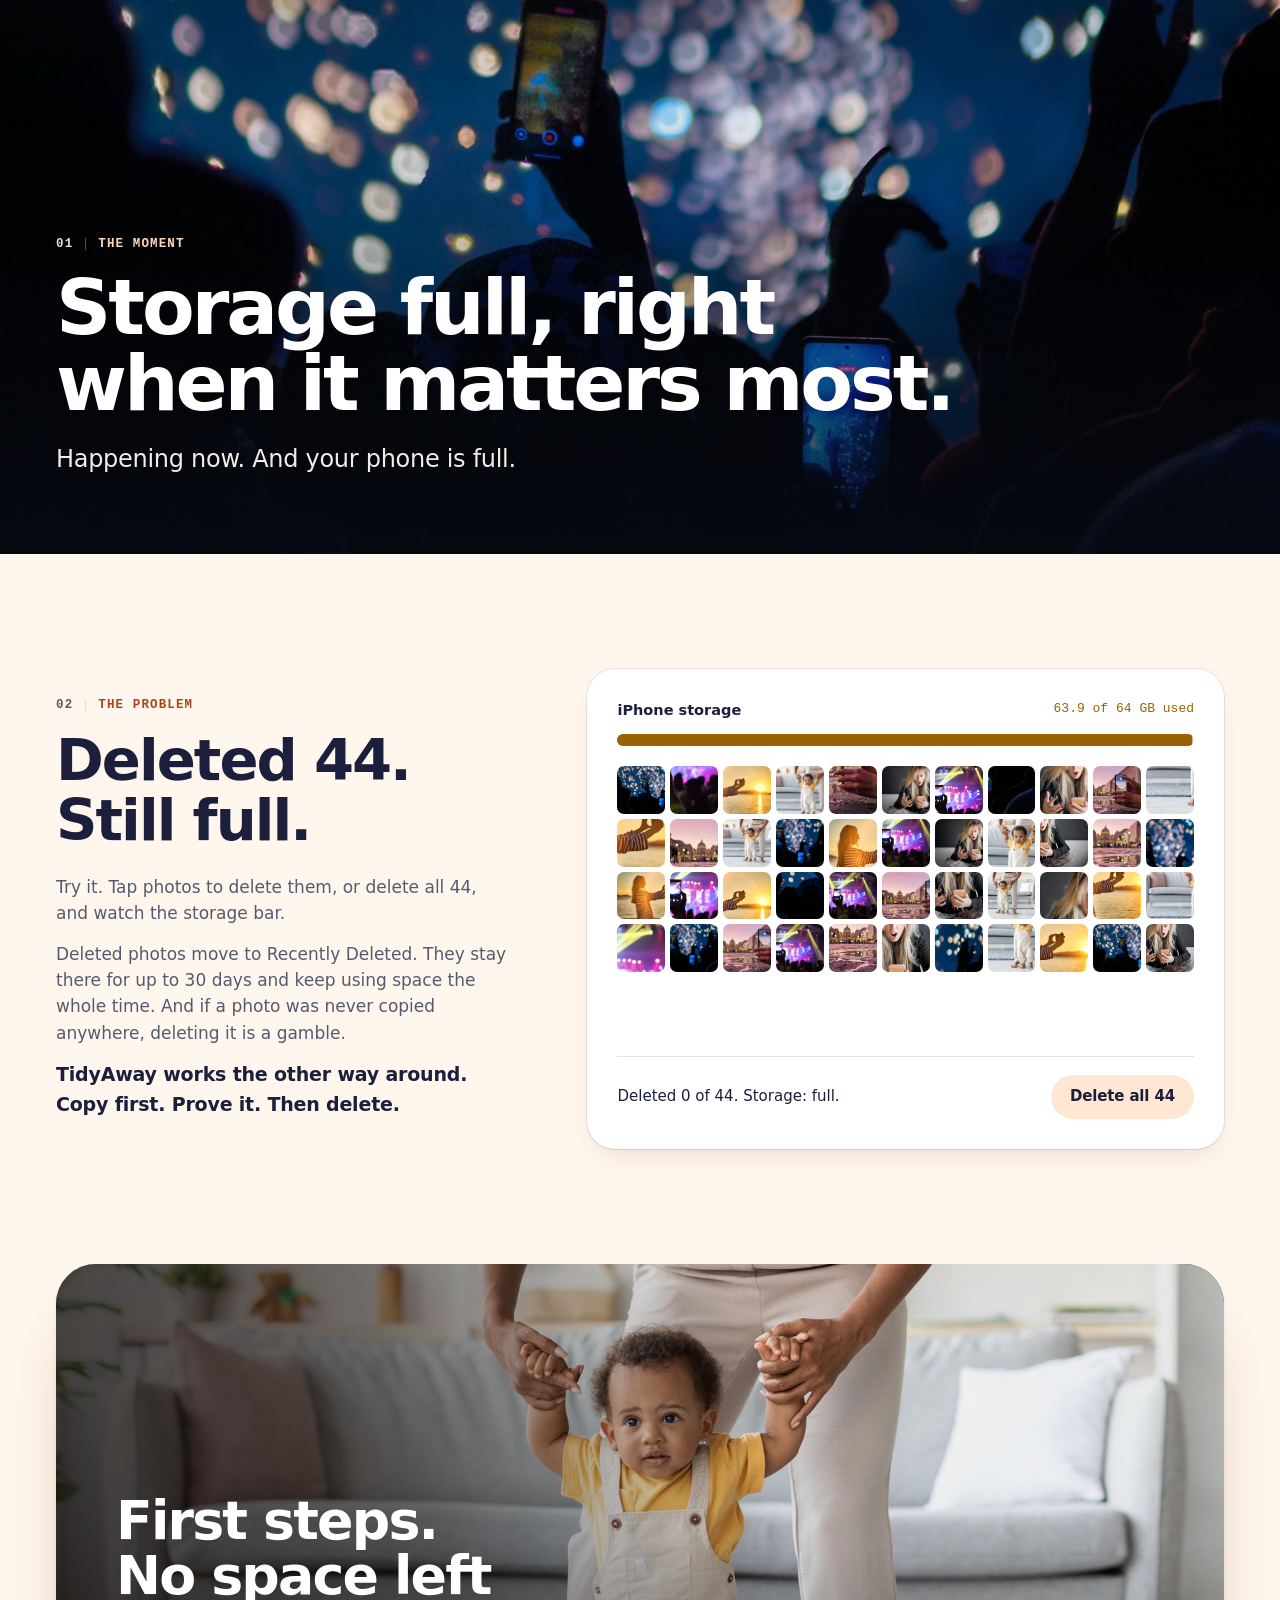
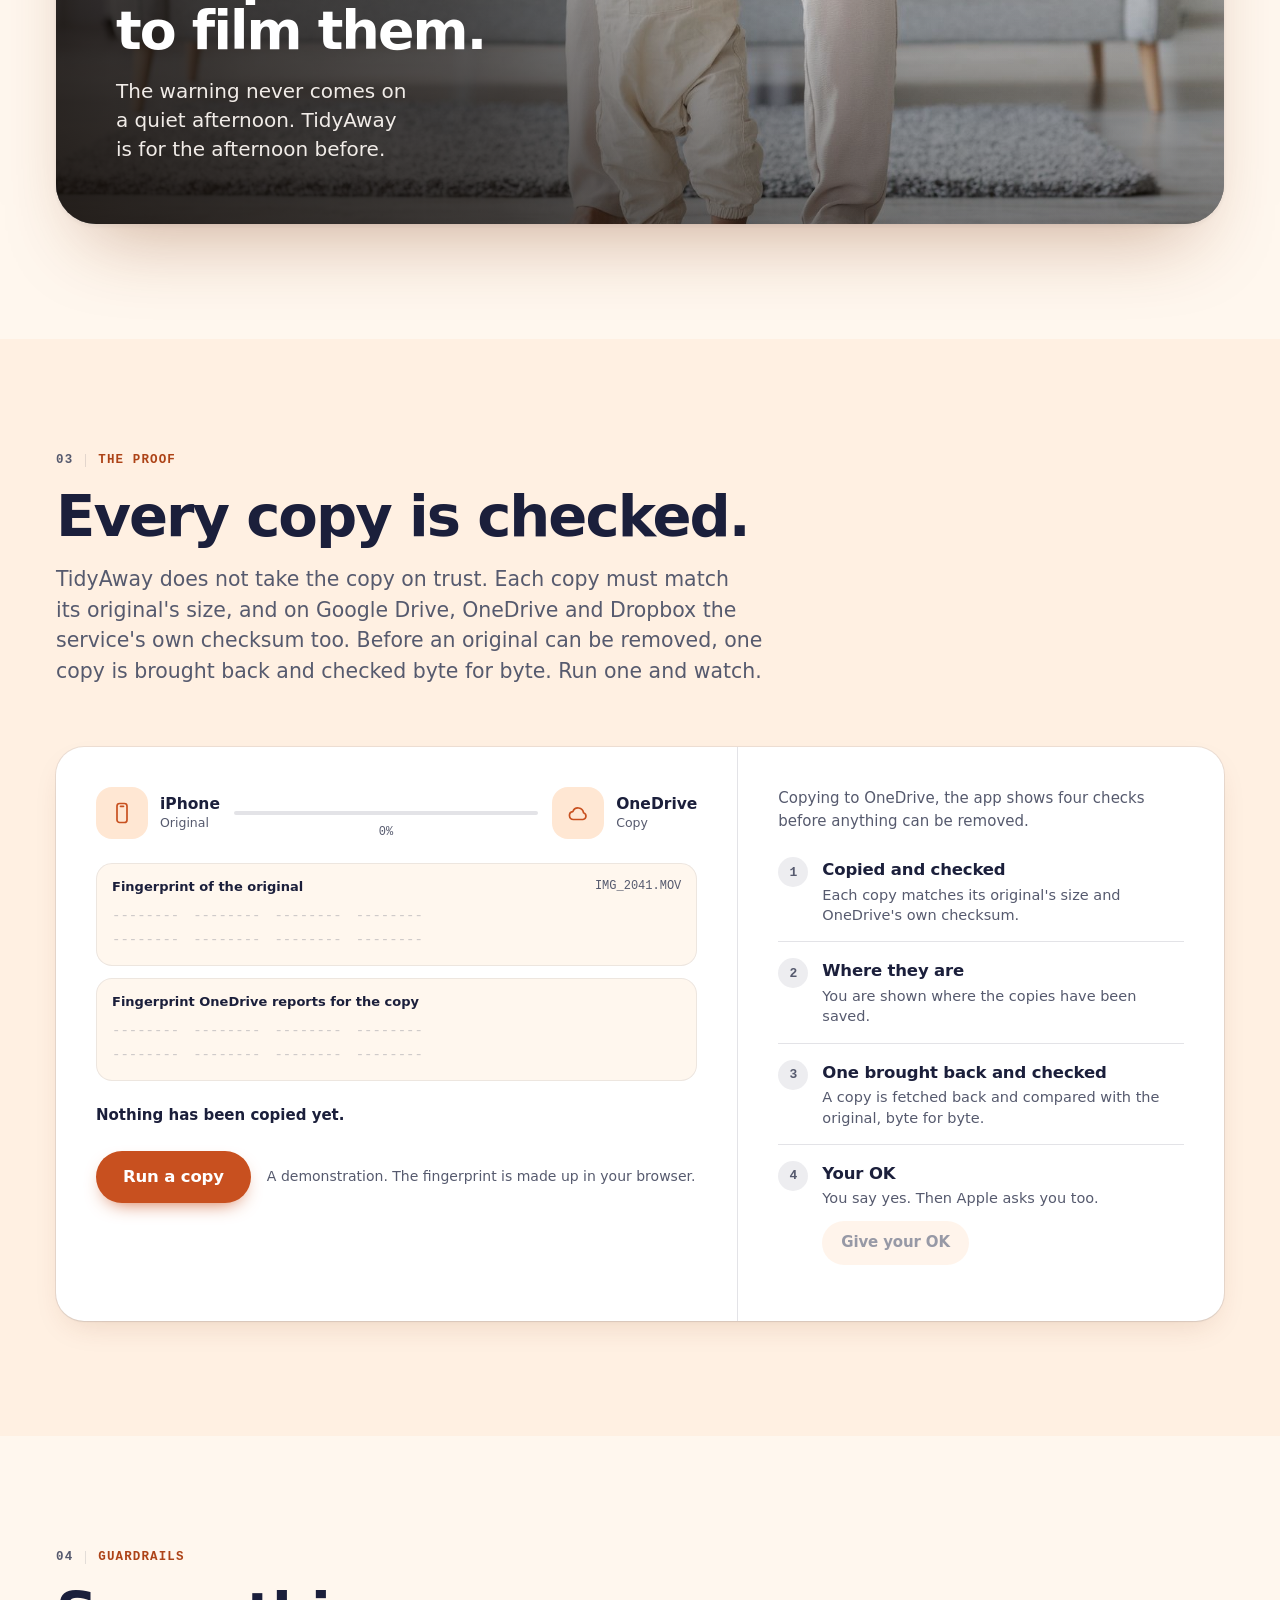
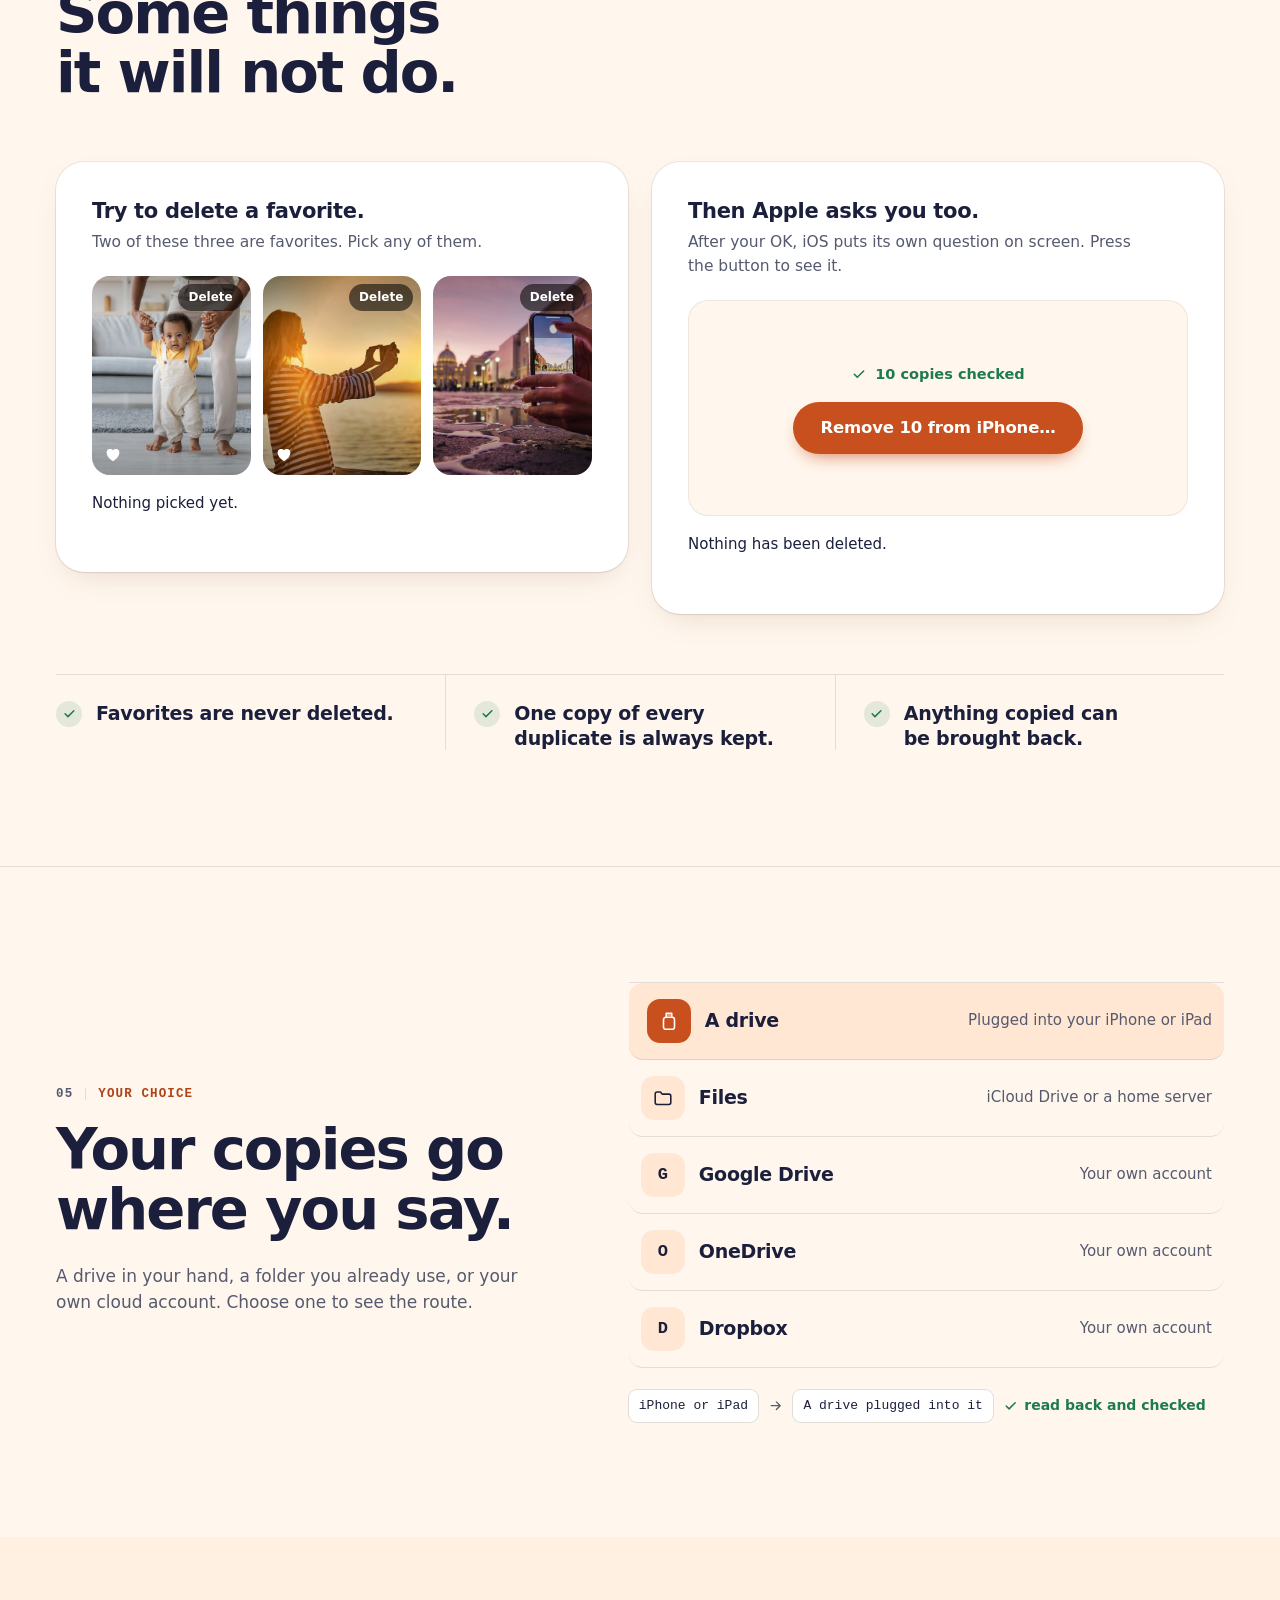
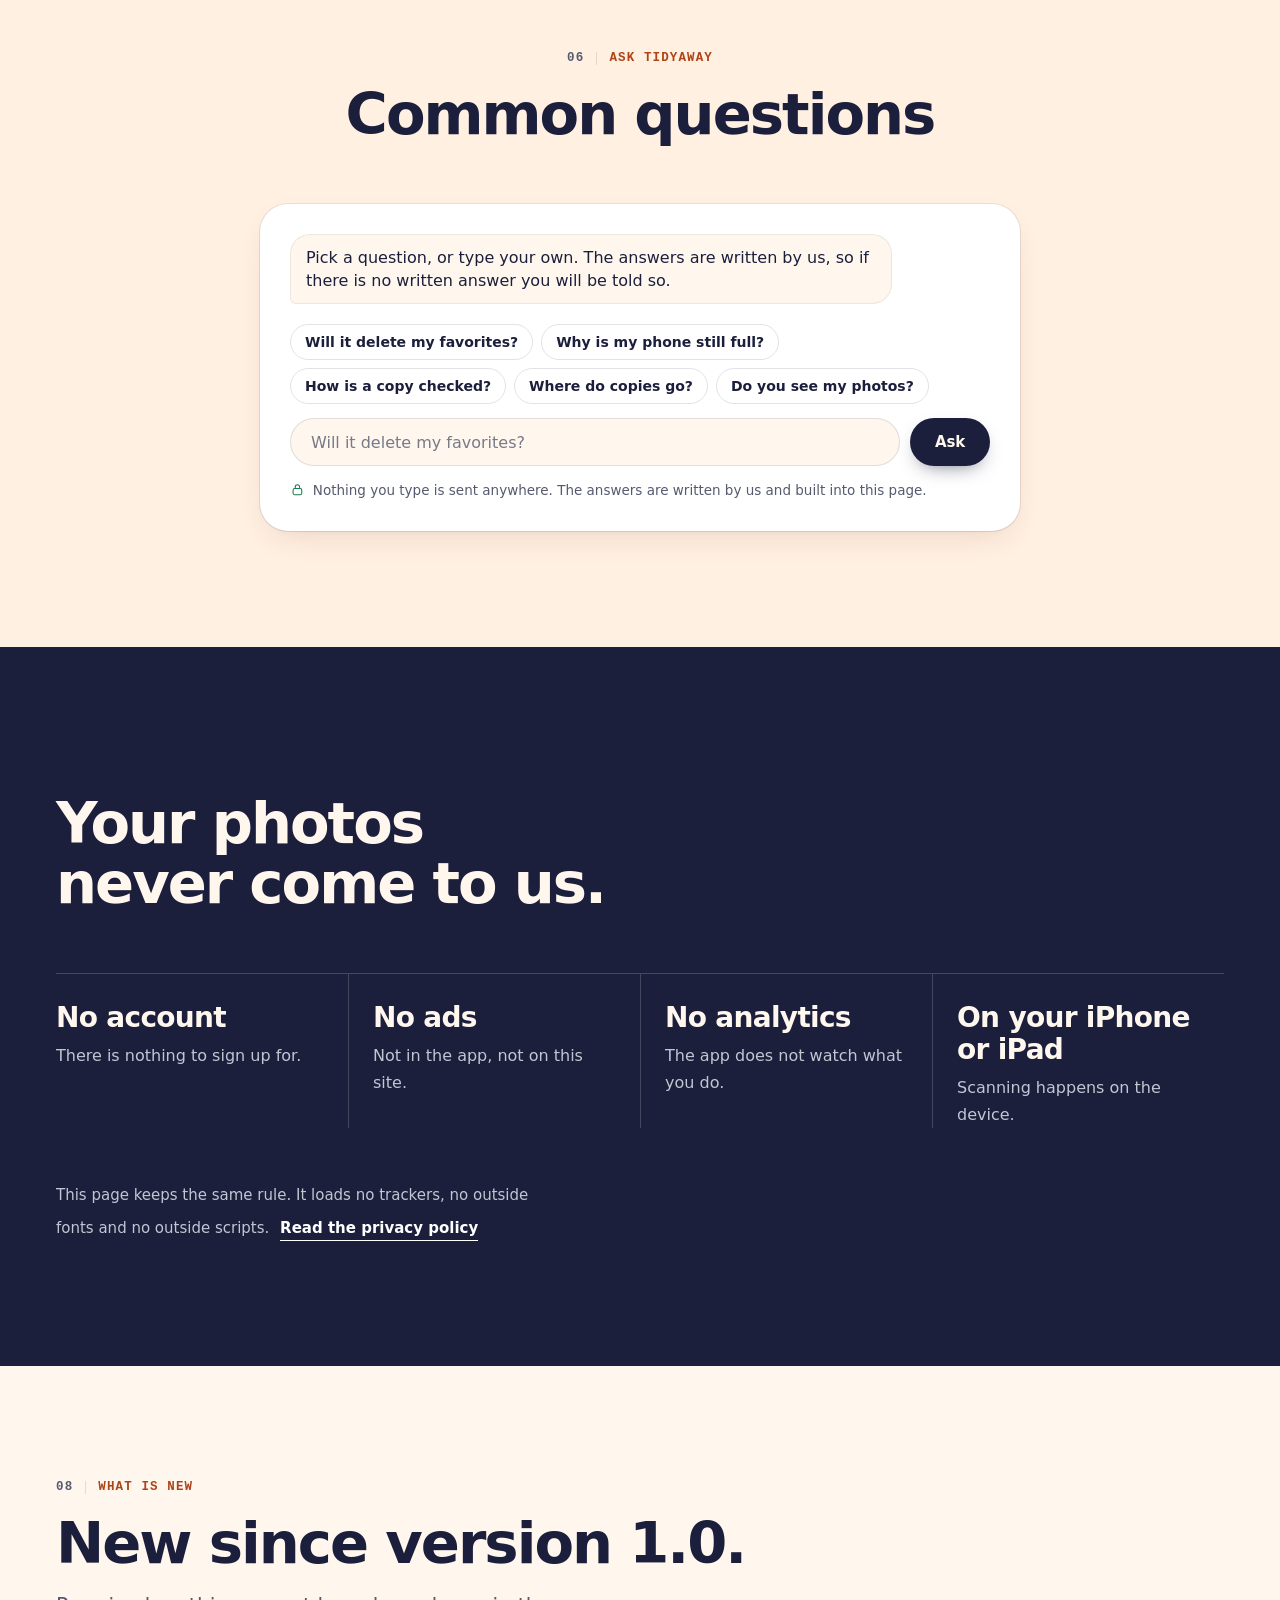
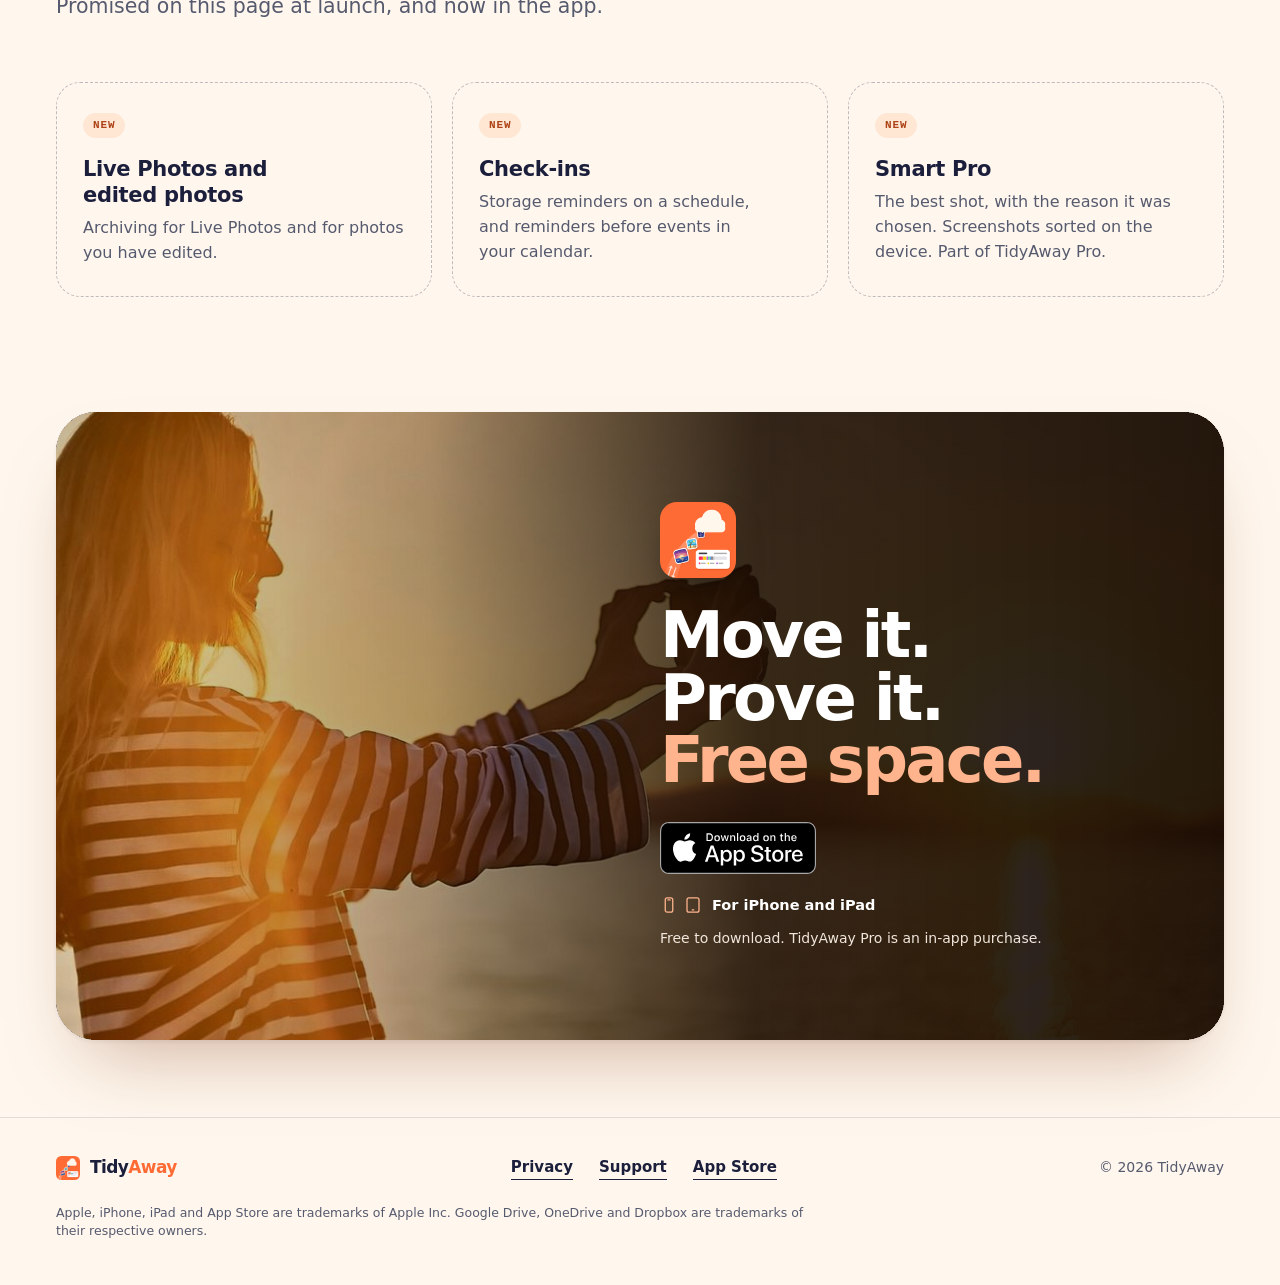
==== commit 0d3d0f60: "Accurate copy-check wording; Coming soon becomes New since 1.0 - "byte for byte" now describes only " ====
--- a/index.html
+++ b/index.html
@@ -5,7 +5,7 @@
 <meta charset="utf-8">
 <meta name="viewport" content="width=device-width, initial-scale=1, viewport-fit=cover">
 <title>TidyAway: Free Up Storage. Move it. Prove it. Free space.</title>
-<meta name="description" content="TidyAway copies your photos and videos to a place you choose, checks every copy byte for byte, and deletes only what you approve. For iPhone and iPad.">
+<meta name="description" content="TidyAway copies your photos and videos to a place you choose, checks every copy against the original, and deletes only what you approve. For iPhone and iPad.">
 <meta name="color-scheme" content="light dark">
 <meta name="theme-color" content="#FFF7EE" media="(prefers-color-scheme: light)">
 <meta name="theme-color" content="#14161F" media="(prefers-color-scheme: dark)">
@@ -76,11 +76,11 @@
 <section class="hero">
   <div class="wrap hero__top">
     <div class="hero__copy">
-      <p class="eyebrow"><span class="dot"></span>Version 1.0 is on the App Store</p>
+      <p class="eyebrow"><span class="dot"></span>On the App Store</p>
       <h1 class="display">Move it.<br>Prove it.<br><span class="accent">Free space.</span></h1>
     </div>
     <div class="hero__side">
-      <p class="lead">TidyAway copies your photos and videos to a place you choose, checks every copy byte for byte, and deletes only what you approve.</p>
+      <p class="lead">TidyAway copies your photos and videos to a place you choose, checks every copy against the original, and deletes only what you approve.</p>
       <div class="actions">
         <a class="btn btn--ink store" href="https://apps.apple.com/app/id6836546403" rel="noopener">Get it on the App Store</a>
         <a class="link" href="#proof">Watch a copy get checked <svg class="ico" aria-hidden="true"><use href="#i-down"/></svg></a>
@@ -110,7 +110,7 @@
                   <div class="app__btn" data-h="btn">Copy to my drive</div>
                   <ul class="applog">
                     <li><span>Copied</span><b data-h="log-copy">0 of 4</b></li>
-                    <li><span>Checked, byte for byte</span><b data-h="log-check">0 of 4</b></li>
+                    <li><span>Checked</span><b data-h="log-check">0 of 4</b></li>
                     <li><span>Your OK</span><b data-h="log-ok">Waiting</b></li>
                   </ul>
                 </div>
@@ -133,7 +133,7 @@
             <p class="slip__h">Proof <span>Fireworks.mov</span></p>
             <p class="slip__l"><span>Original</span><code>9f3c41d7 a08e52b1</code></p>
             <p class="slip__l"><span>Copy</span><code>9f3c41d7 a08e52b1</code></p>
-            <p class="slip__ok"><svg class="ico"><use href="#i-check"/></svg>Match, byte for byte</p>
+            <p class="slip__ok"><svg class="ico"><use href="#i-check"/></svg>Match</p>
           </div>
           <div class="dest" id="heroDest">
             <p class="dest__h"><svg class="ico"><use href="#i-drive"/></svg>Your drive</p>
@@ -259,8 +259,8 @@
   <div class="wrap">
     <div class="sec__head">
       <p class="kicker"><span>03</span>The proof</p>
-      <h2 class="h2" id="h-proof">Every copy is checked, byte for byte.</h2>
-      <p class="lead lead--sm">TidyAway does not take the copy on trust. It reads the copy back, works out its <span class="nowrap">SHA-256</span> fingerprint and compares it with the original. Run one and watch.</p>
+      <h2 class="h2" id="h-proof">Every copy is checked.</h2>
+      <p class="lead lead--sm">TidyAway does not take the copy on trust. Each copy must match its original's size, and on Google Drive, OneDrive and Dropbox the service's own checksum too. Before an original can be removed, one copy is brought back and checked byte for byte. Run one and watch.</p>
     </div>
 
     <div class="card proof" id="proofDemo" data-state="idle">
@@ -277,7 +277,7 @@
             <p class="print__v mono" id="printA" aria-hidden="true"></p>
           </div>
           <div class="print">
-            <p class="print__l">Fingerprint of the copy, read back</p>
+            <p class="print__l">Fingerprint OneDrive reports for the copy</p>
             <p class="print__v mono" id="printB" aria-hidden="true"></p>
           </div>
         </div>
@@ -291,9 +291,9 @@
       <div class="proof__right">
         <p class="proof__cap">Copying to OneDrive, the app shows four checks before anything can be removed.</p>
         <ol class="checks" id="checks">
-          <li><span class="tick"><svg class="ico" aria-hidden="true"><use href="#i-check"/></svg><em>1</em></span><div><b>Copied, byte for byte</b><span>The fingerprint of each copy matches its original.</span></div></li>
+          <li><span class="tick"><svg class="ico" aria-hidden="true"><use href="#i-check"/></svg><em>1</em></span><div><b>Copied and checked</b><span>Each copy matches its original's size and OneDrive's own checksum.</span></div></li>
           <li><span class="tick"><svg class="ico" aria-hidden="true"><use href="#i-check"/></svg><em>2</em></span><div><b>Where they are</b><span>You are shown where the copies have been saved.</span></div></li>
-          <li><span class="tick"><svg class="ico" aria-hidden="true"><use href="#i-check"/></svg><em>3</em></span><div><b>One brought back and checked</b><span>A copy is fetched back and compared with the original.</span></div></li>
+          <li><span class="tick"><svg class="ico" aria-hidden="true"><use href="#i-check"/></svg><em>3</em></span><div><b>One brought back and checked</b><span>A copy is fetched back and compared with the original, byte for byte.</span></div></li>
           <li><span class="tick"><svg class="ico" aria-hidden="true"><use href="#i-check"/></svg><em>4</em></span><div><b>Your OK</b><span>You say yes. Then Apple asks you too.</span>
             <button class="btn btn--soft btn--sm" type="button" id="proofOk" disabled>Give your OK</button></div></li>
         </ol>
@@ -407,18 +407,18 @@
   </div>
 </section>
 
-<!-- 9. COMING SOON -->
+<!-- 9. NEW SINCE 1.0 -->
 <section class="sec" id="soon" aria-labelledby="h-soon">
   <div class="wrap">
     <div class="sec__head">
-      <p class="kicker"><span>08</span>What is next</p>
-      <h2 class="h2" id="h-soon">Coming soon.</h2>
-      <p class="lead lead--sm">These are not in version 1.0 yet. We would rather say so.</p>
+      <p class="kicker"><span>08</span>What is new</p>
+      <h2 class="h2" id="h-soon">New since version 1.0.</h2>
+      <p class="lead lead--sm">Promised on this page at launch, and now in the app.</p>
     </div>
     <ul class="soon">
-      <li><span class="tag">Coming soon</span><h3 class="h3">Live Photos and edited photos</h3><p>Archiving for Live Photos and for photos you have edited.</p></li>
-      <li><span class="tag">Coming soon</span><h3 class="h3">Check-ins</h3><p>Storage reminders on a schedule, and reminders before events in your calendar.</p></li>
-      <li><span class="tag">Coming soon</span><h3 class="h3">Smart Pro</h3><p>The best shot, with the reason it was chosen. Screenshots read on the device.</p></li>
+      <li><span class="tag">New</span><h3 class="h3">Live Photos and edited photos</h3><p>Archiving for Live Photos and for photos you have edited.</p></li>
+      <li><span class="tag">New</span><h3 class="h3">Check-ins</h3><p>Storage reminders on a schedule, and reminders before events in your calendar.</p></li>
+      <li><span class="tag">New</span><h3 class="h3">Smart Pro</h3><p>The best shot, with the reason it was chosen. Screenshots sorted on the device. Part of TidyAway Pro.</p></li>
     </ul>
   </div>
 </section>
@@ -541,9 +541,9 @@
 <dt>What about duplicates?</dt>
 <dd>One copy of every duplicate is always kept.</dd>
 <dt>How is a copy checked?</dt>
-<dd>Every copy is read back and its SHA-256 fingerprint is compared with the original, byte for byte. Copying to OneDrive, the app shows four checks: Copied, byte for byte. Where they are. One brought back and checked. Your OK.</dd>
+<dd>Each copy is checked against its original: the size must match, and on Google Drive, OneDrive and Dropbox the service's own checksum must match too. Before TidyAway offers to remove an original, one copy is brought back and checked byte for byte.</dd>
 <dt>What gets deleted?</dt>
-<dd>TidyAway deletes only what you approve, and then Apple asks you to confirm too. Every copy is checked byte for byte before that.</dd>
+<dd>TidyAway deletes only what you approve, and then Apple asks you to confirm too. Before it offers to remove an original after archiving, it checks the copy first.</dd>
 <dt>Can I get a copy back?</dt>
 <dd>Anything TidyAway copied can be brought back.</dd>
 <dt>Where do copies go?</dt>
@@ -554,8 +554,8 @@
 <dd>Yes, TidyAway runs on iPhone and iPad.</dd>
 <dt>What does it cost?</dt>
 <dd>TidyAway is free to download. TidyAway Pro is an in-app purchase. The App Store shows the current prices.</dd>
-<dt>What is coming soon?</dt>
-<dd>Archiving for Live Photos and edited photos, Check-ins (storage reminders on a schedule, and reminders before events in your calendar) and Smart Pro (the best shot with the reason it was chosen, and screenshots read on the device). None of these are in version 1.0.</dd>
+<dt>What's new since version 1.0?</dt>
+<dd>Archiving for Live Photos and edited photos, Check-ins (storage reminders on a schedule, and reminders before events in your calendar) and Smart Pro (the best shot with the reason it was chosen, and screenshots sorted on the device) are all in the app now. Smart Pro and check-ins more often than monthly are part of TidyAway Pro.</dd>
 </dl>
 <h2>Report a problem or ask a question</h2>
 <div class="card">
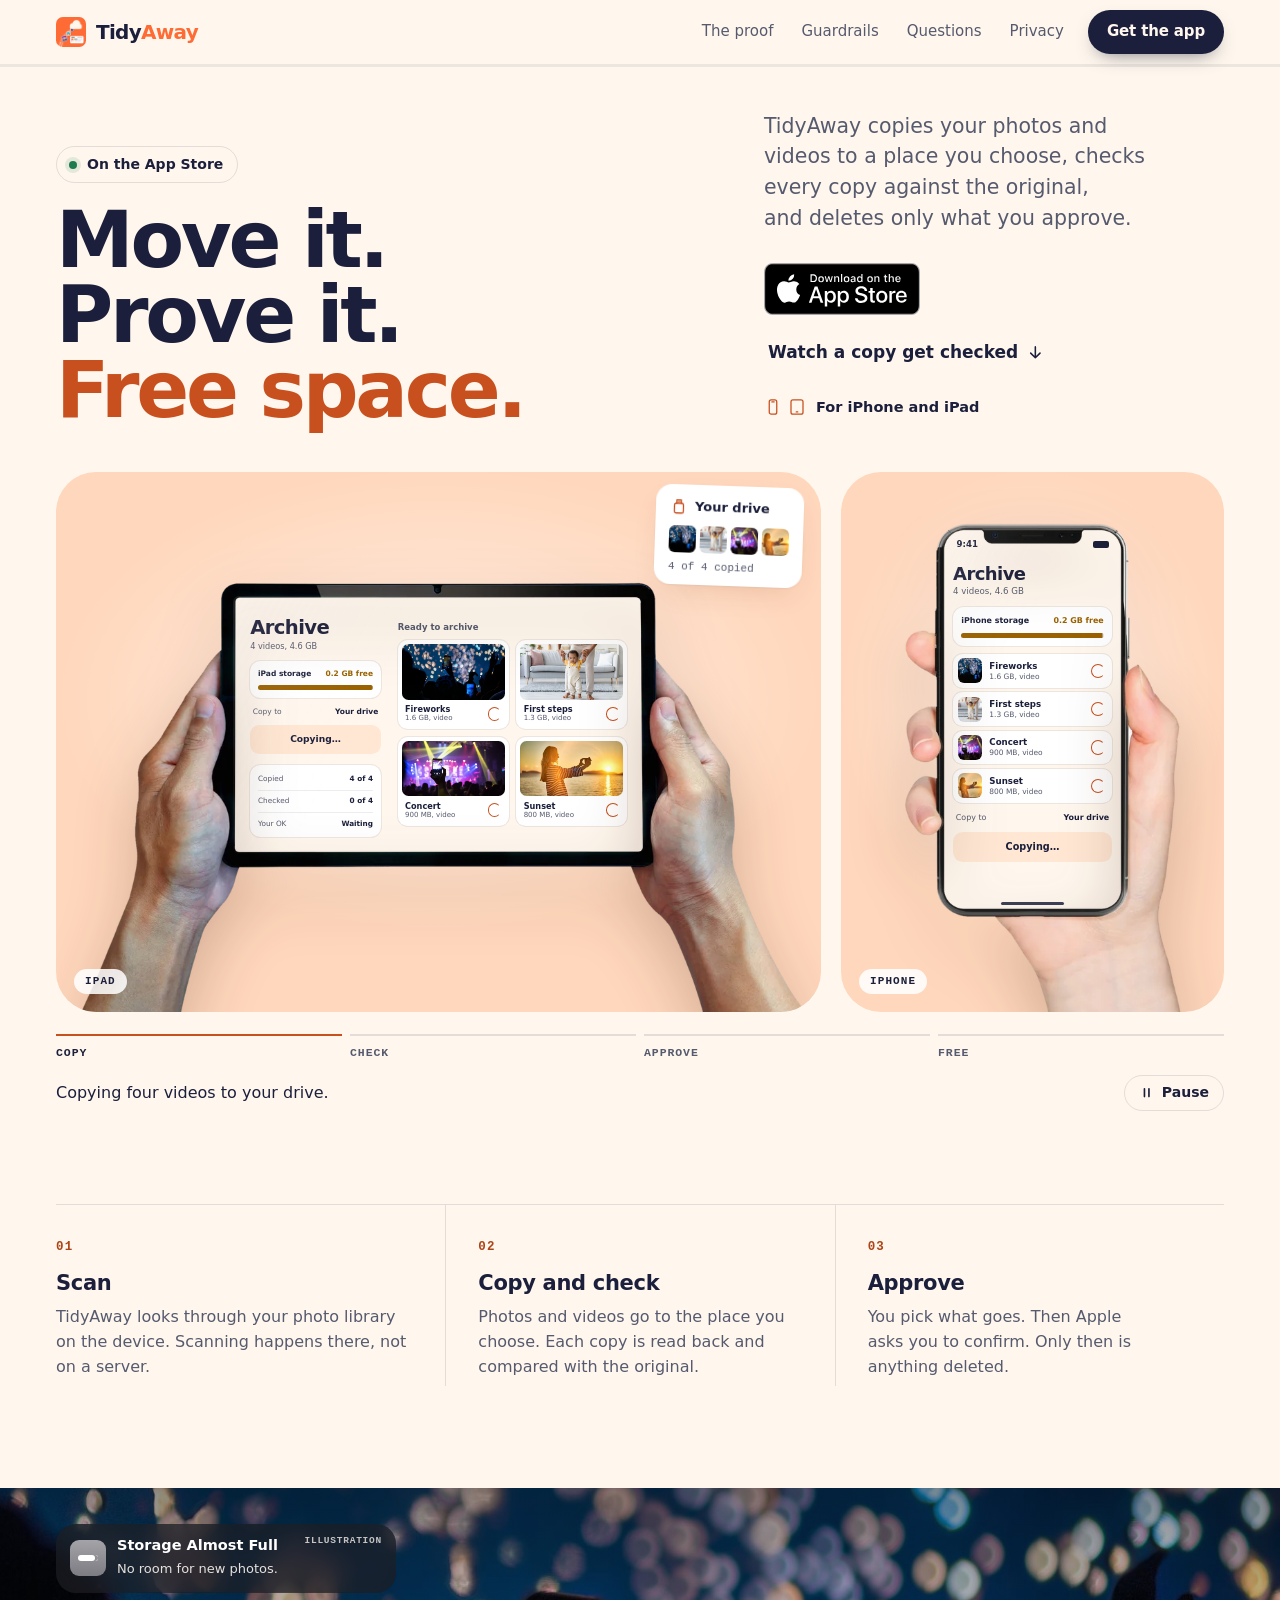
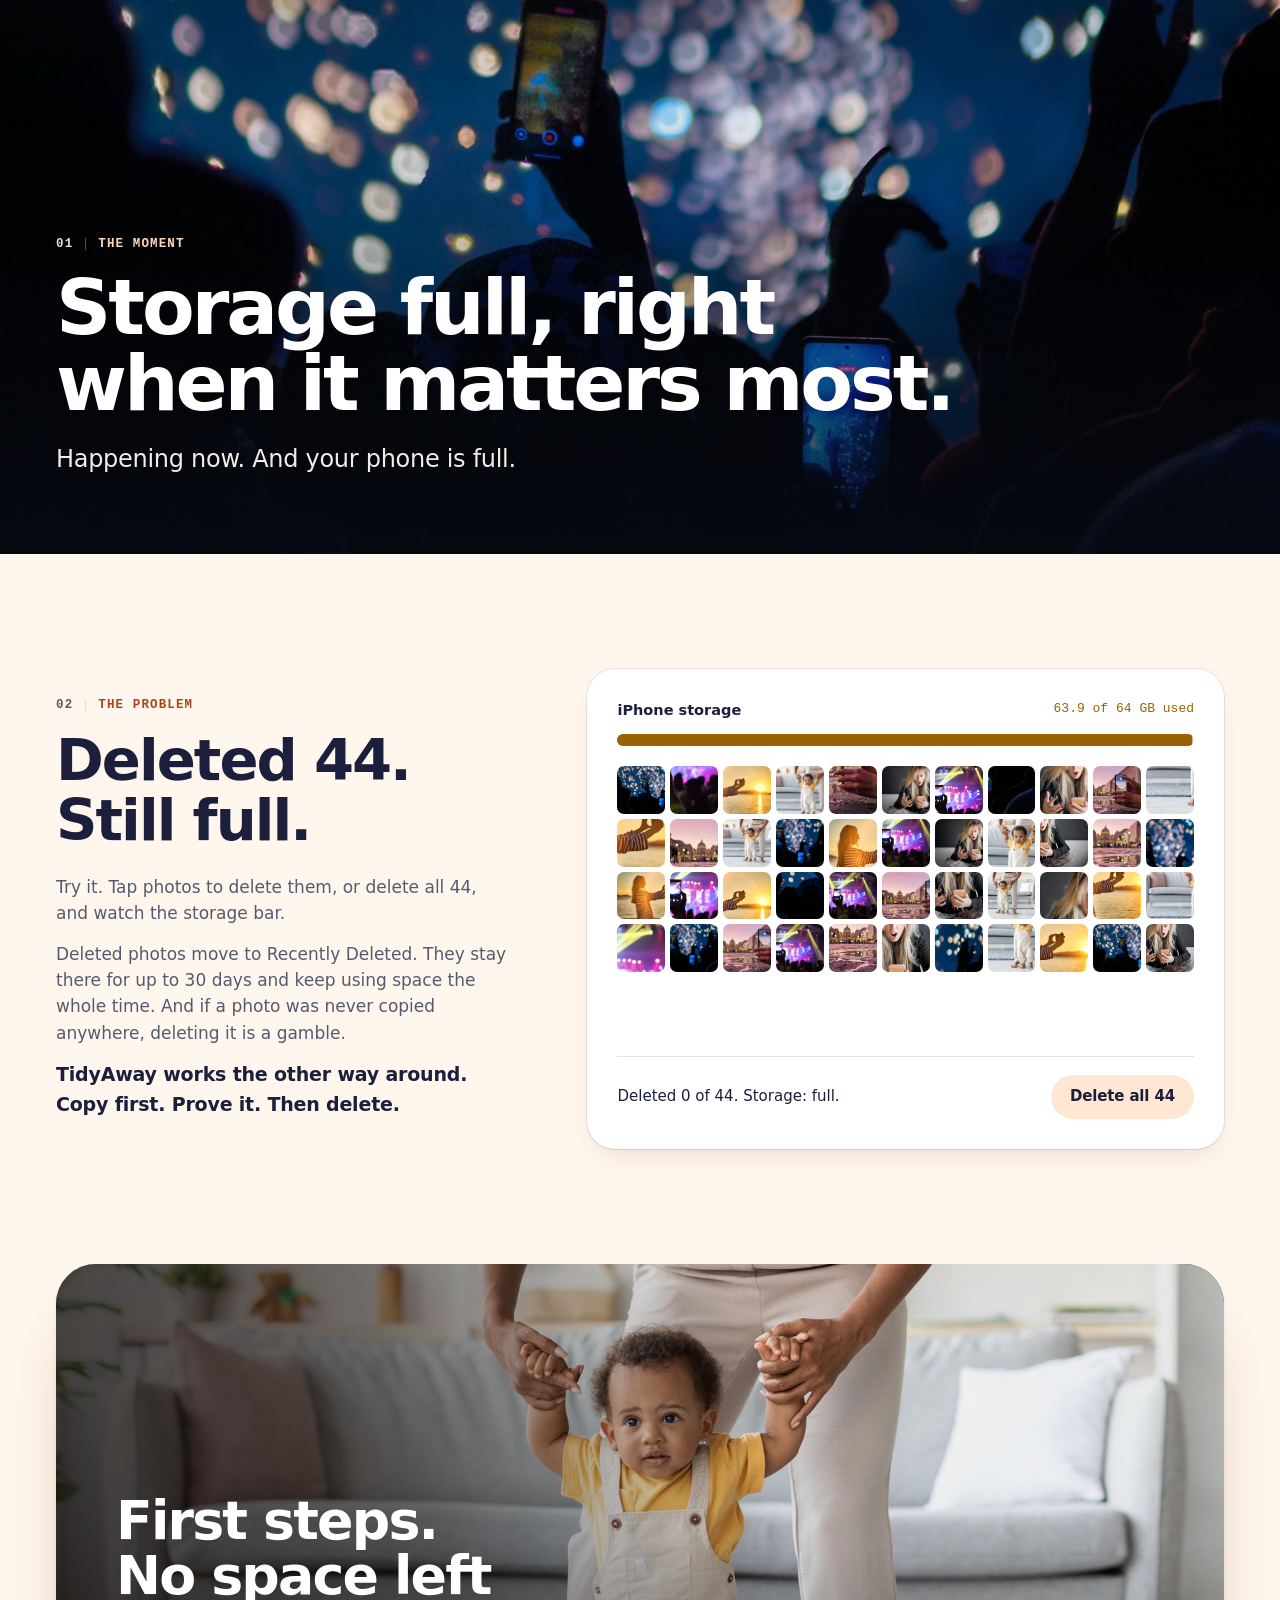
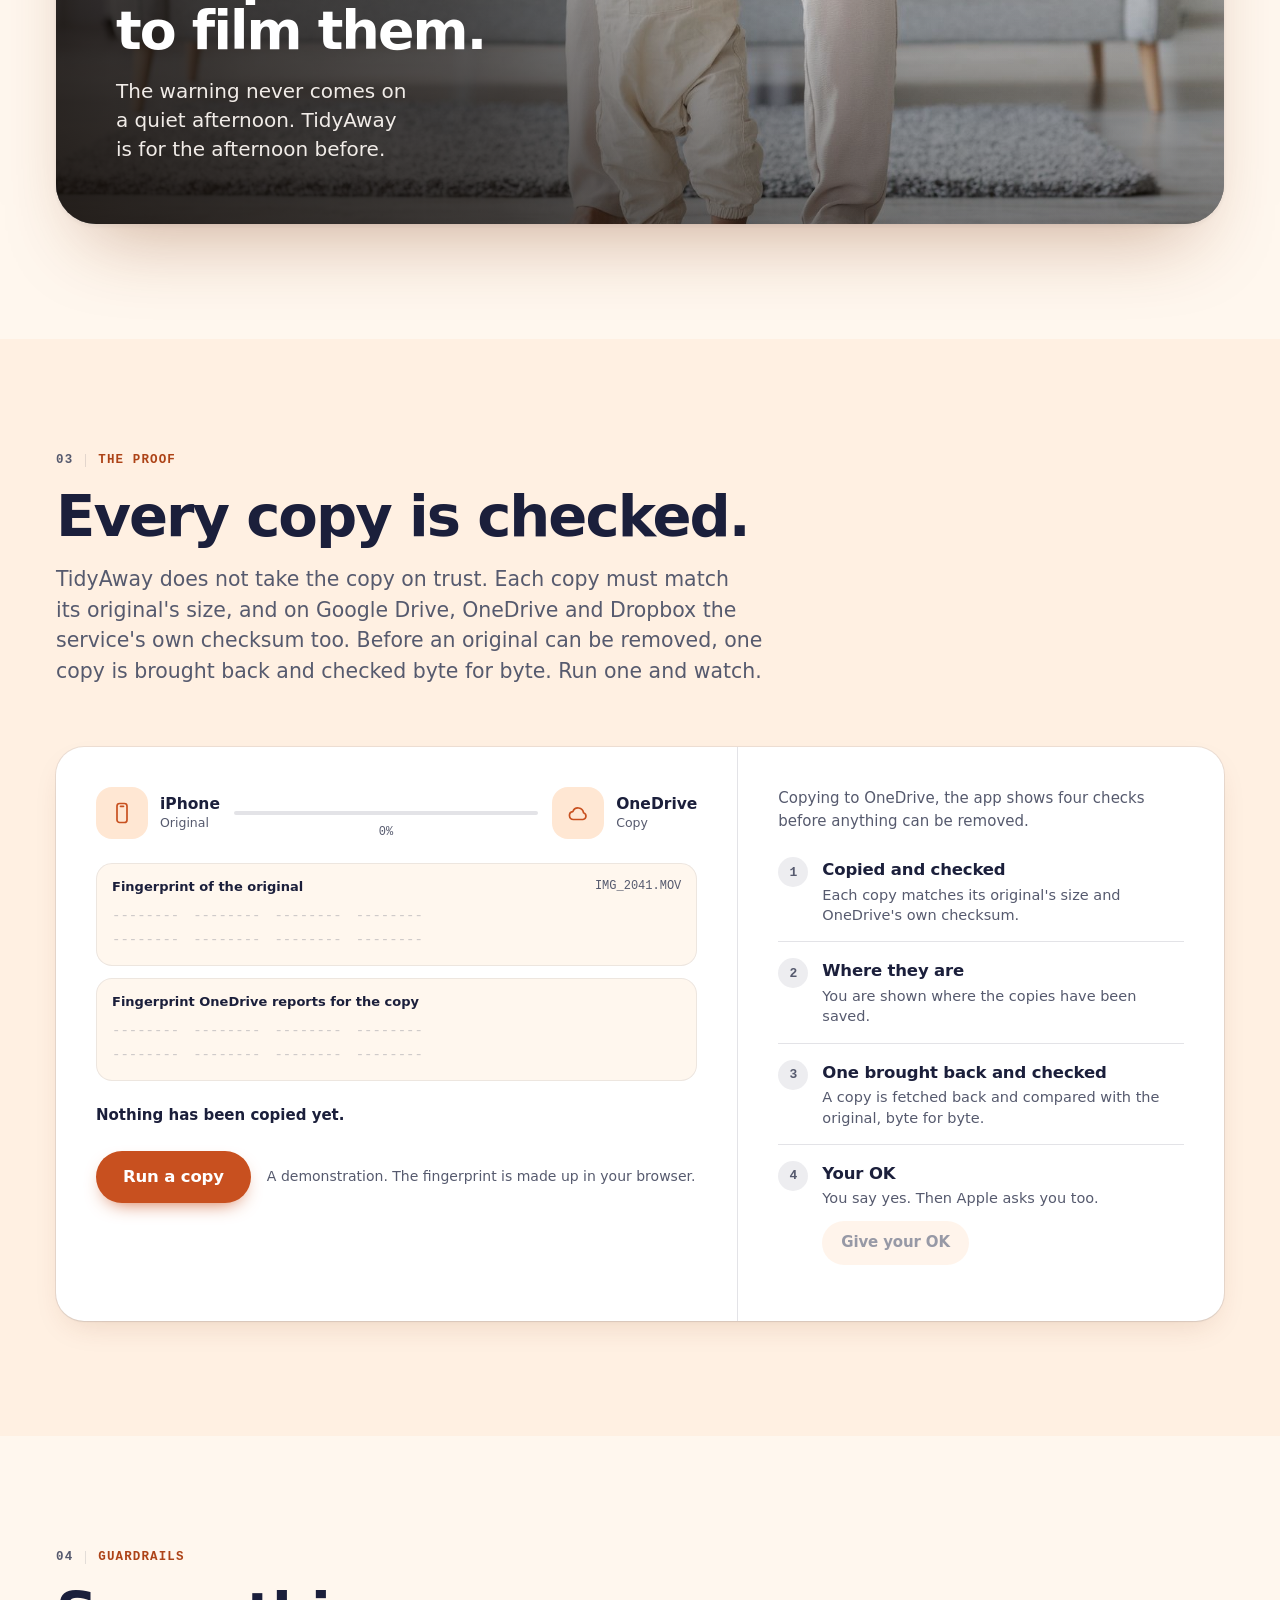
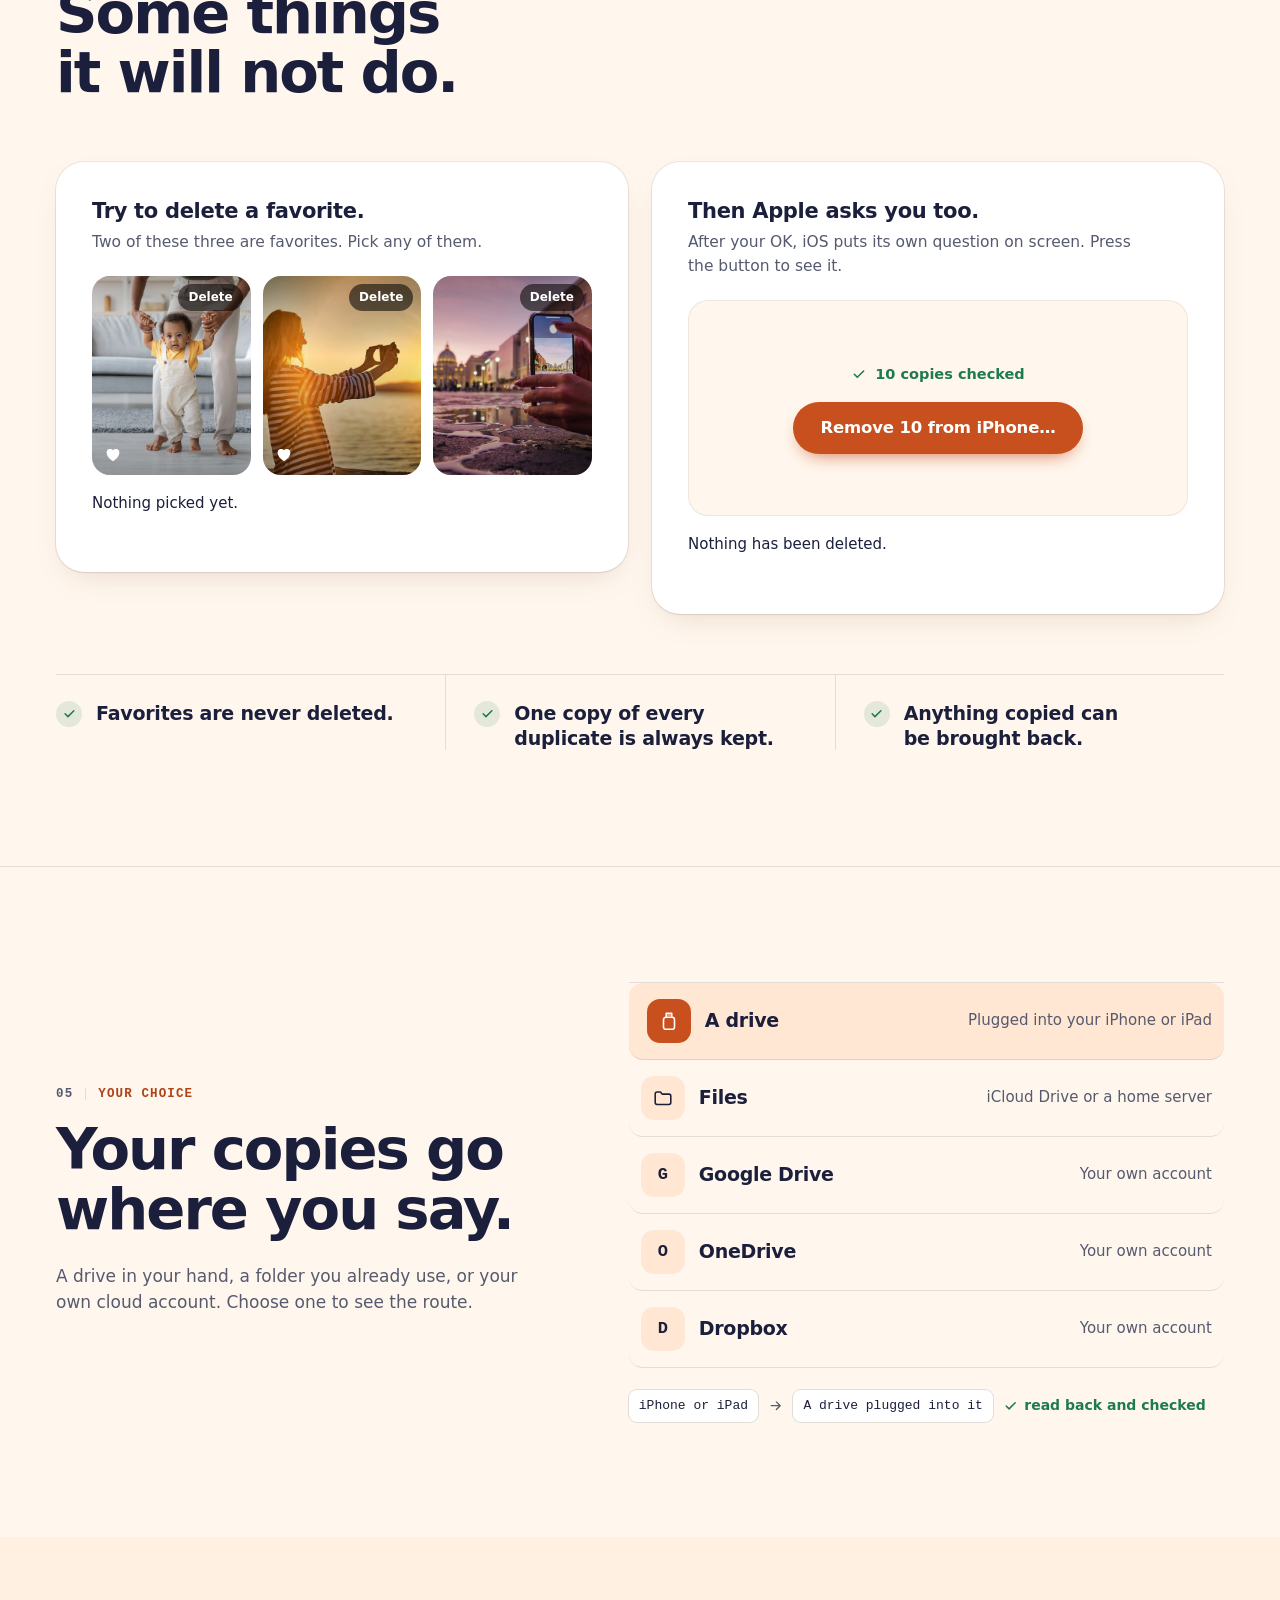
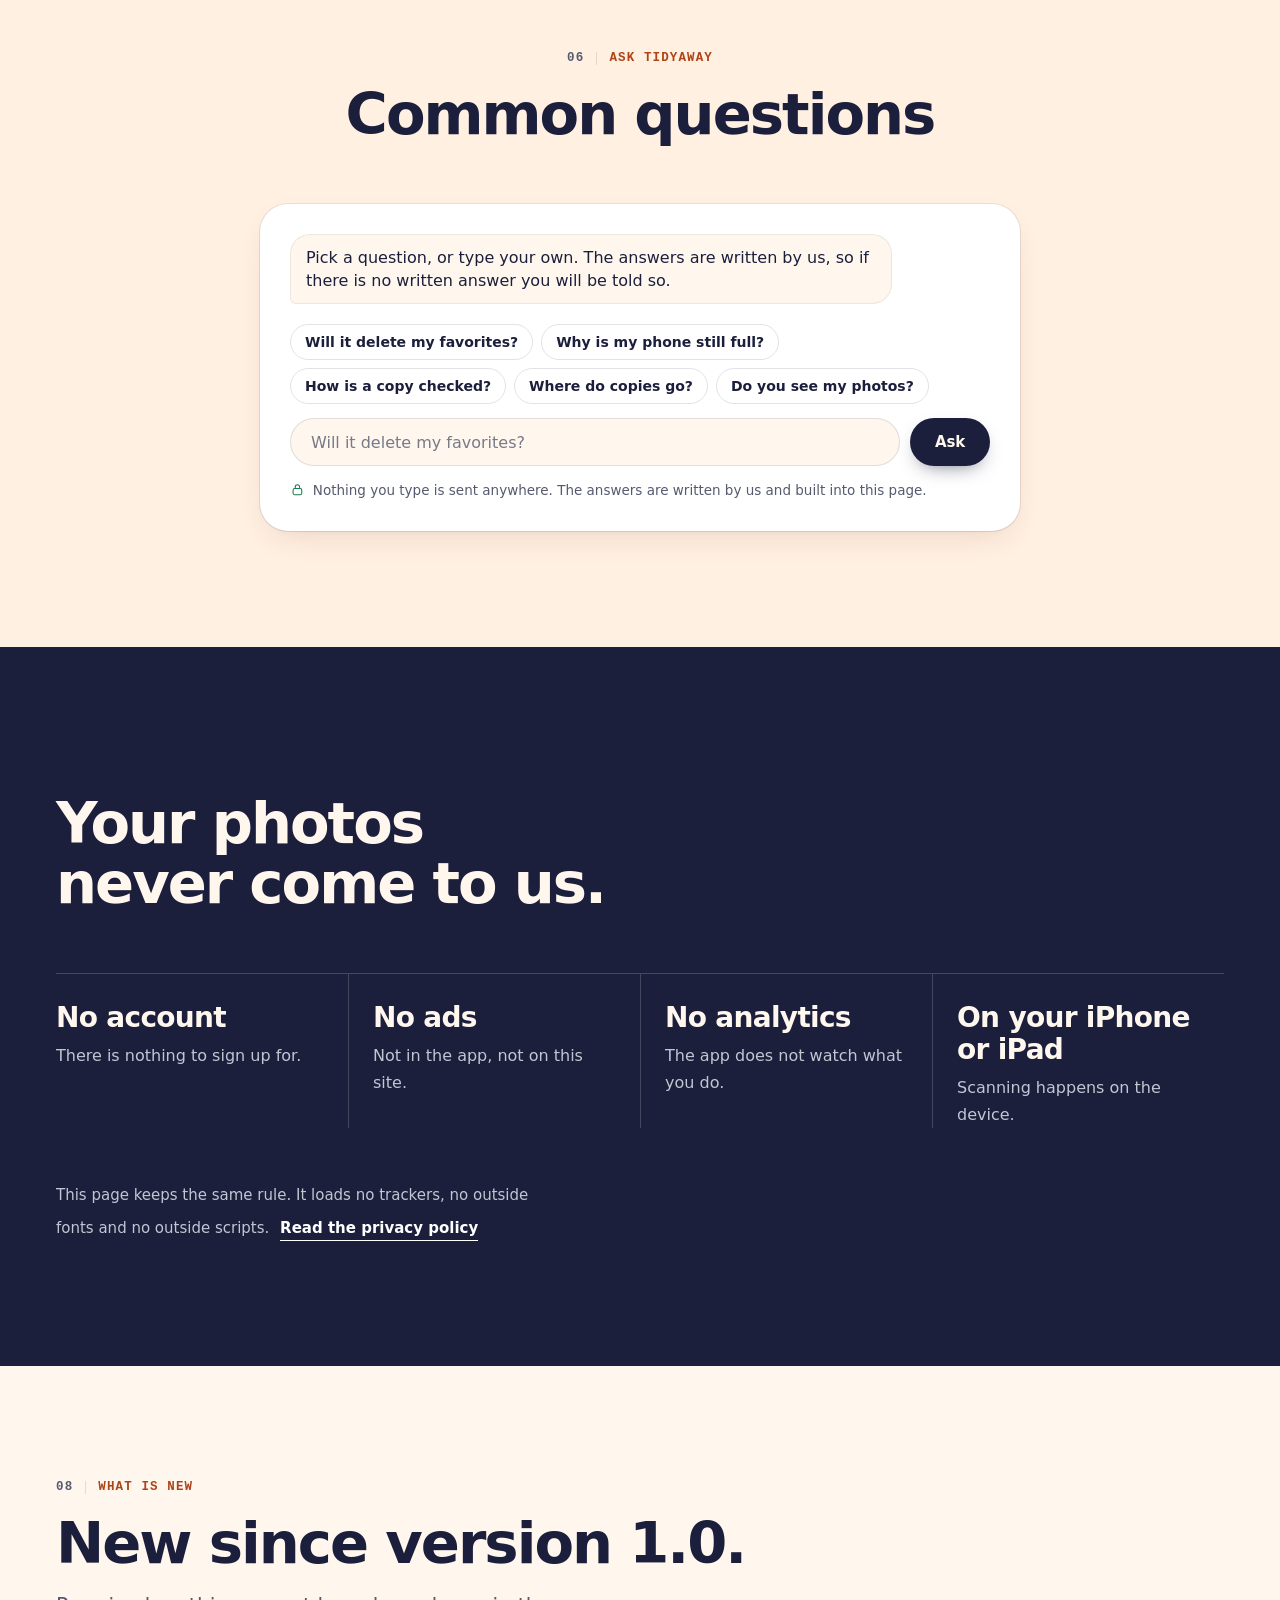
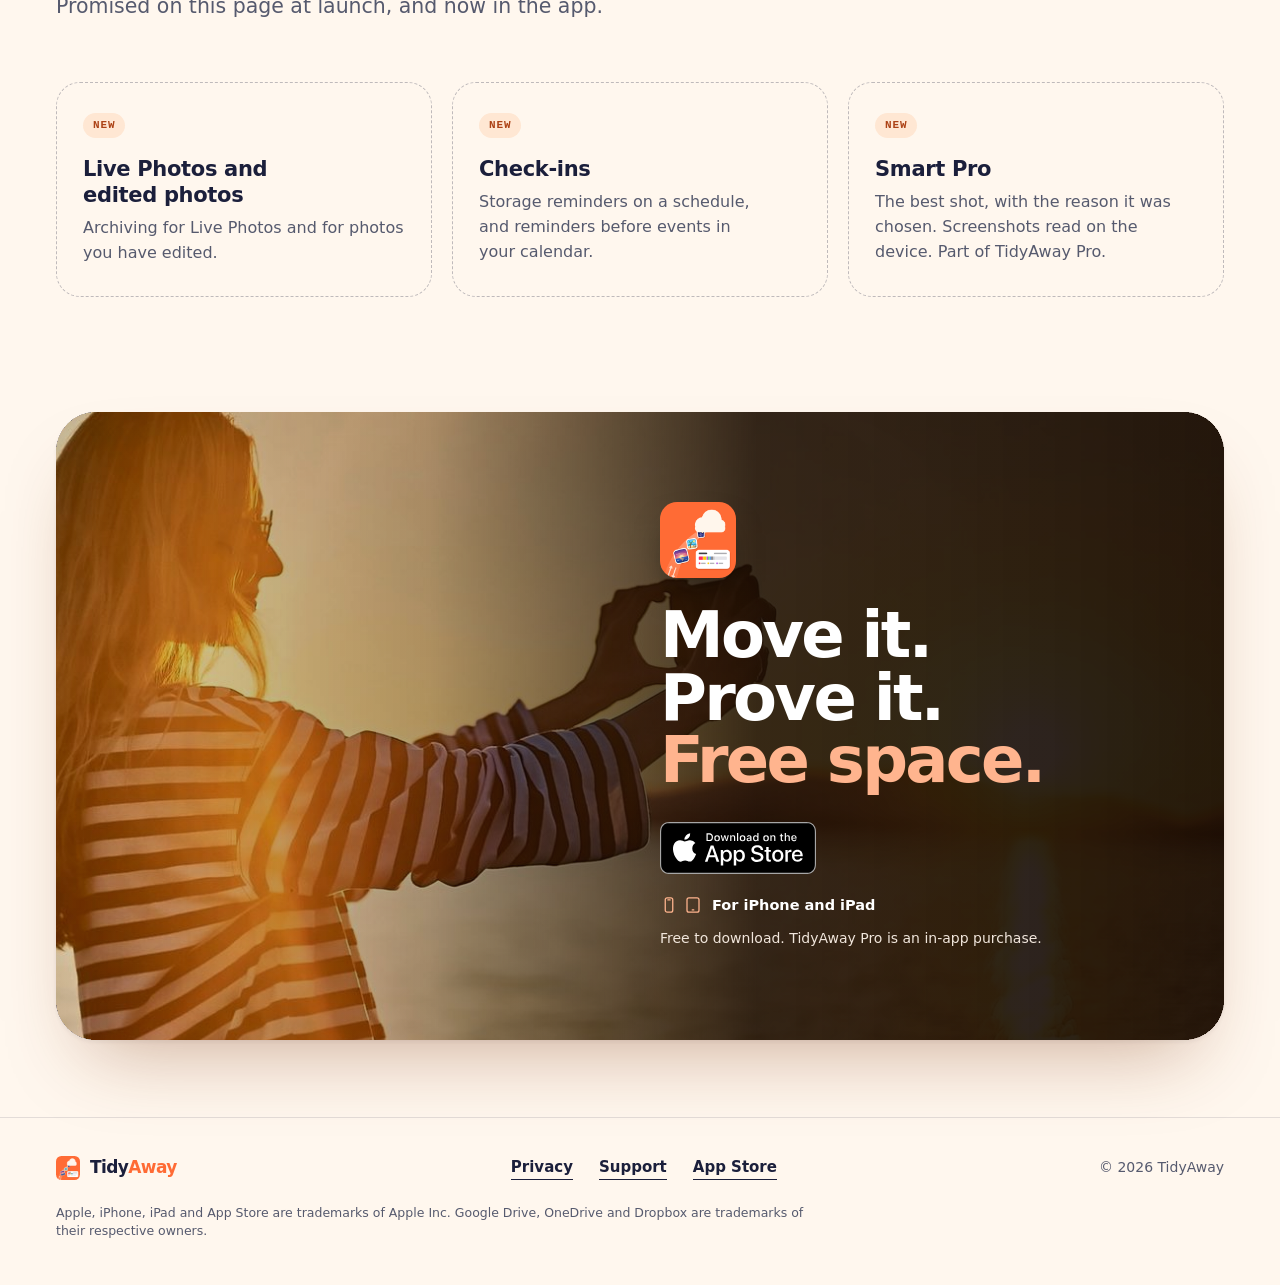
==== commit e1461a4d: "Keep "screenshots read on the device" (accurate: Smart Pro reads screenshot words on the device) Co-" ====
--- a/index.html
+++ b/index.html
@@ -418,7 +418,7 @@
     <ul class="soon">
       <li><span class="tag">New</span><h3 class="h3">Live Photos and edited photos</h3><p>Archiving for Live Photos and for photos you have edited.</p></li>
       <li><span class="tag">New</span><h3 class="h3">Check-ins</h3><p>Storage reminders on a schedule, and reminders before events in your calendar.</p></li>
-      <li><span class="tag">New</span><h3 class="h3">Smart Pro</h3><p>The best shot, with the reason it was chosen. Screenshots sorted on the device. Part of TidyAway Pro.</p></li>
+      <li><span class="tag">New</span><h3 class="h3">Smart Pro</h3><p>The best shot, with the reason it was chosen. Screenshots read on the device. Part of TidyAway Pro.</p></li>
     </ul>
   </div>
 </section>
@@ -555,7 +555,7 @@
 <dt>What does it cost?</dt>
 <dd>TidyAway is free to download. TidyAway Pro is an in-app purchase. The App Store shows the current prices.</dd>
 <dt>What's new since version 1.0?</dt>
-<dd>Archiving for Live Photos and edited photos, Check-ins (storage reminders on a schedule, and reminders before events in your calendar) and Smart Pro (the best shot with the reason it was chosen, and screenshots sorted on the device) are all in the app now. Smart Pro and check-ins more often than monthly are part of TidyAway Pro.</dd>
+<dd>Archiving for Live Photos and edited photos, Check-ins (storage reminders on a schedule, and reminders before events in your calendar) and Smart Pro (the best shot with the reason it was chosen, and screenshots read on the device) are all in the app now. Smart Pro and check-ins more often than monthly are part of TidyAway Pro.</dd>
 </dl>
 <h2>Report a problem or ask a question</h2>
 <div class="card">
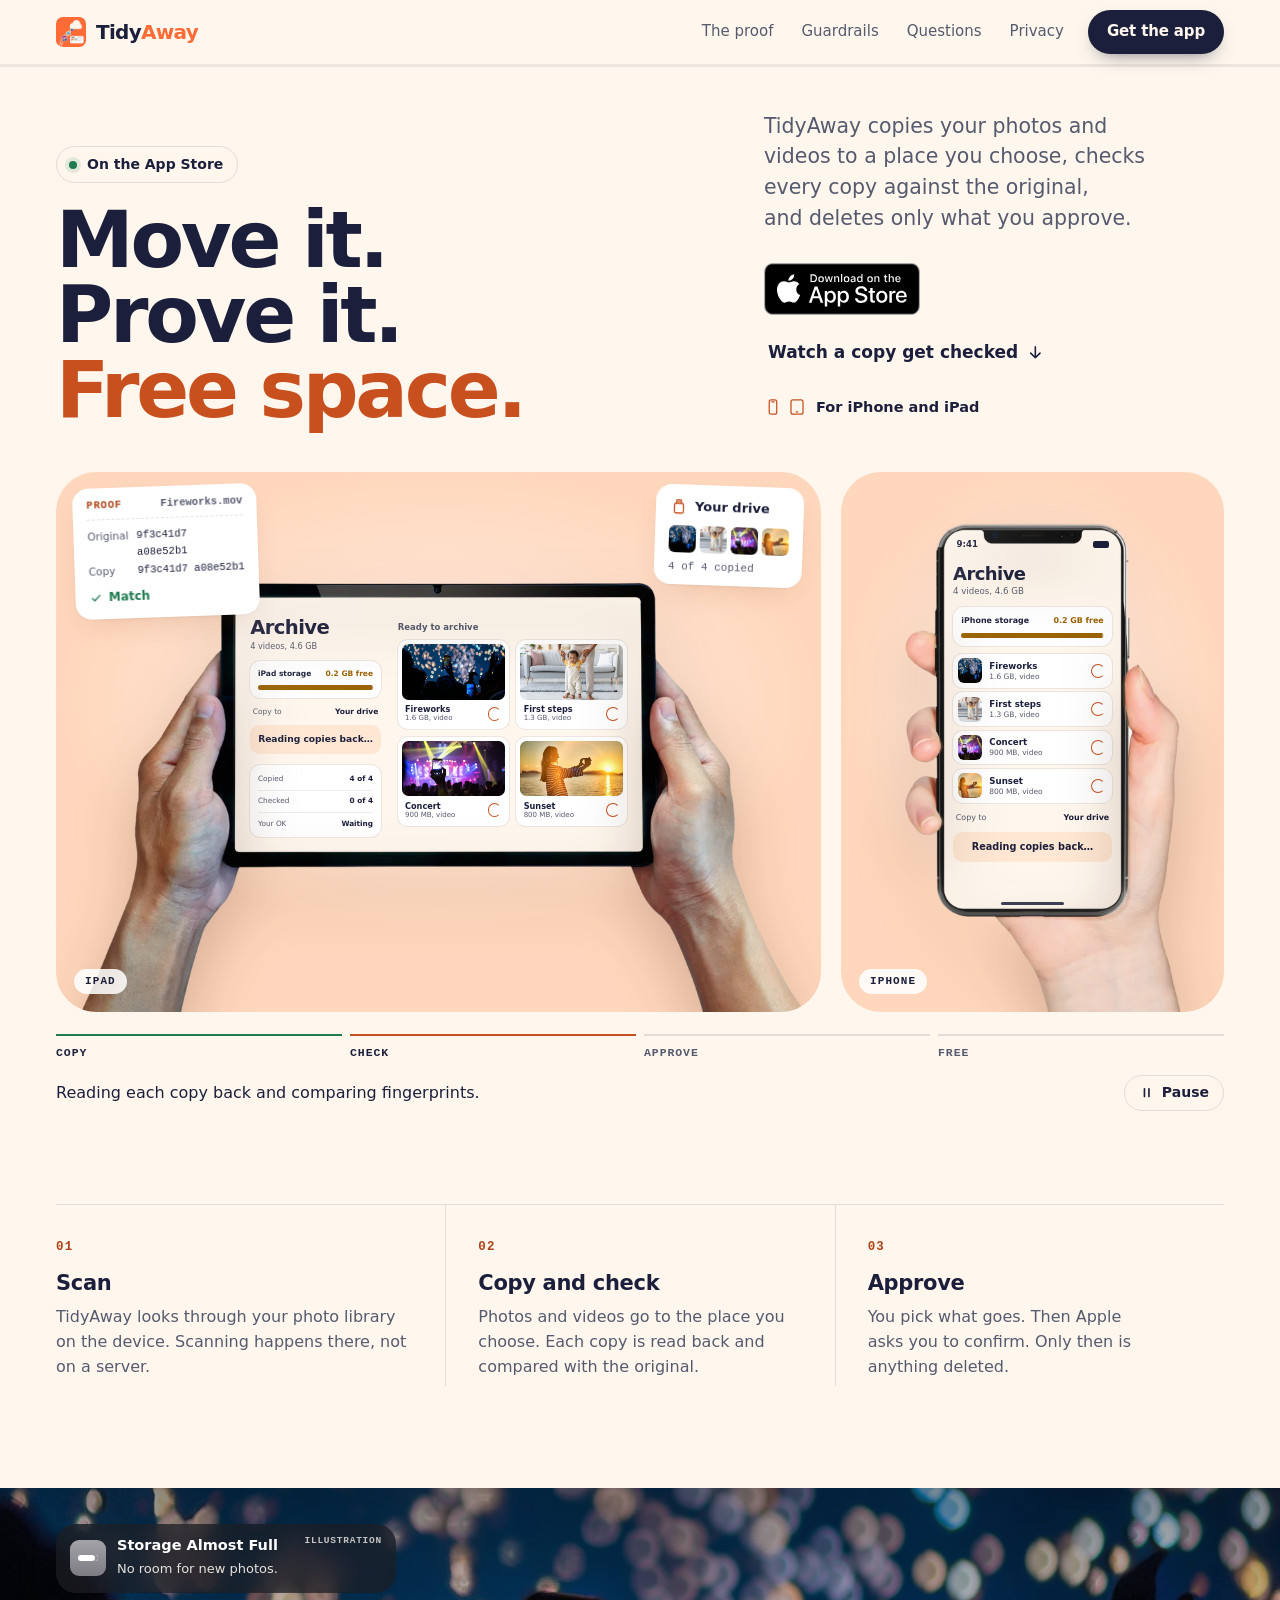
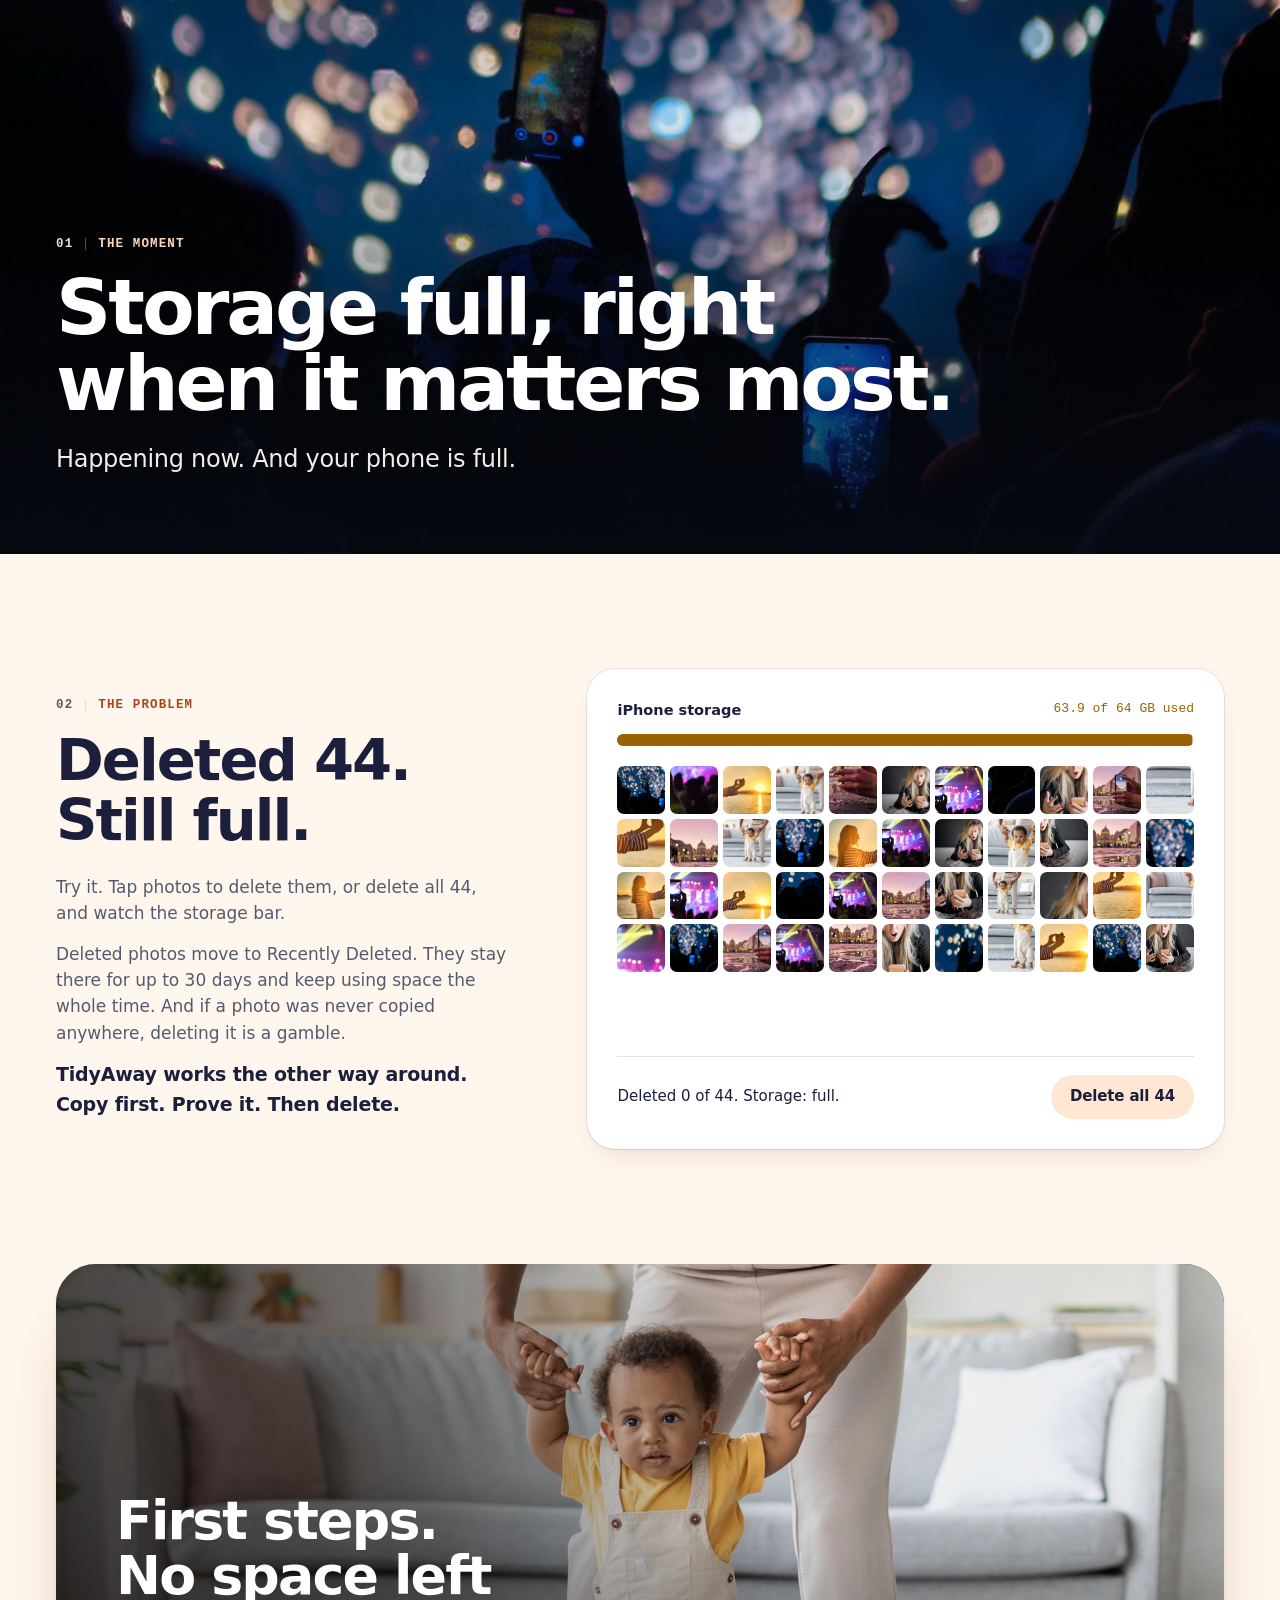
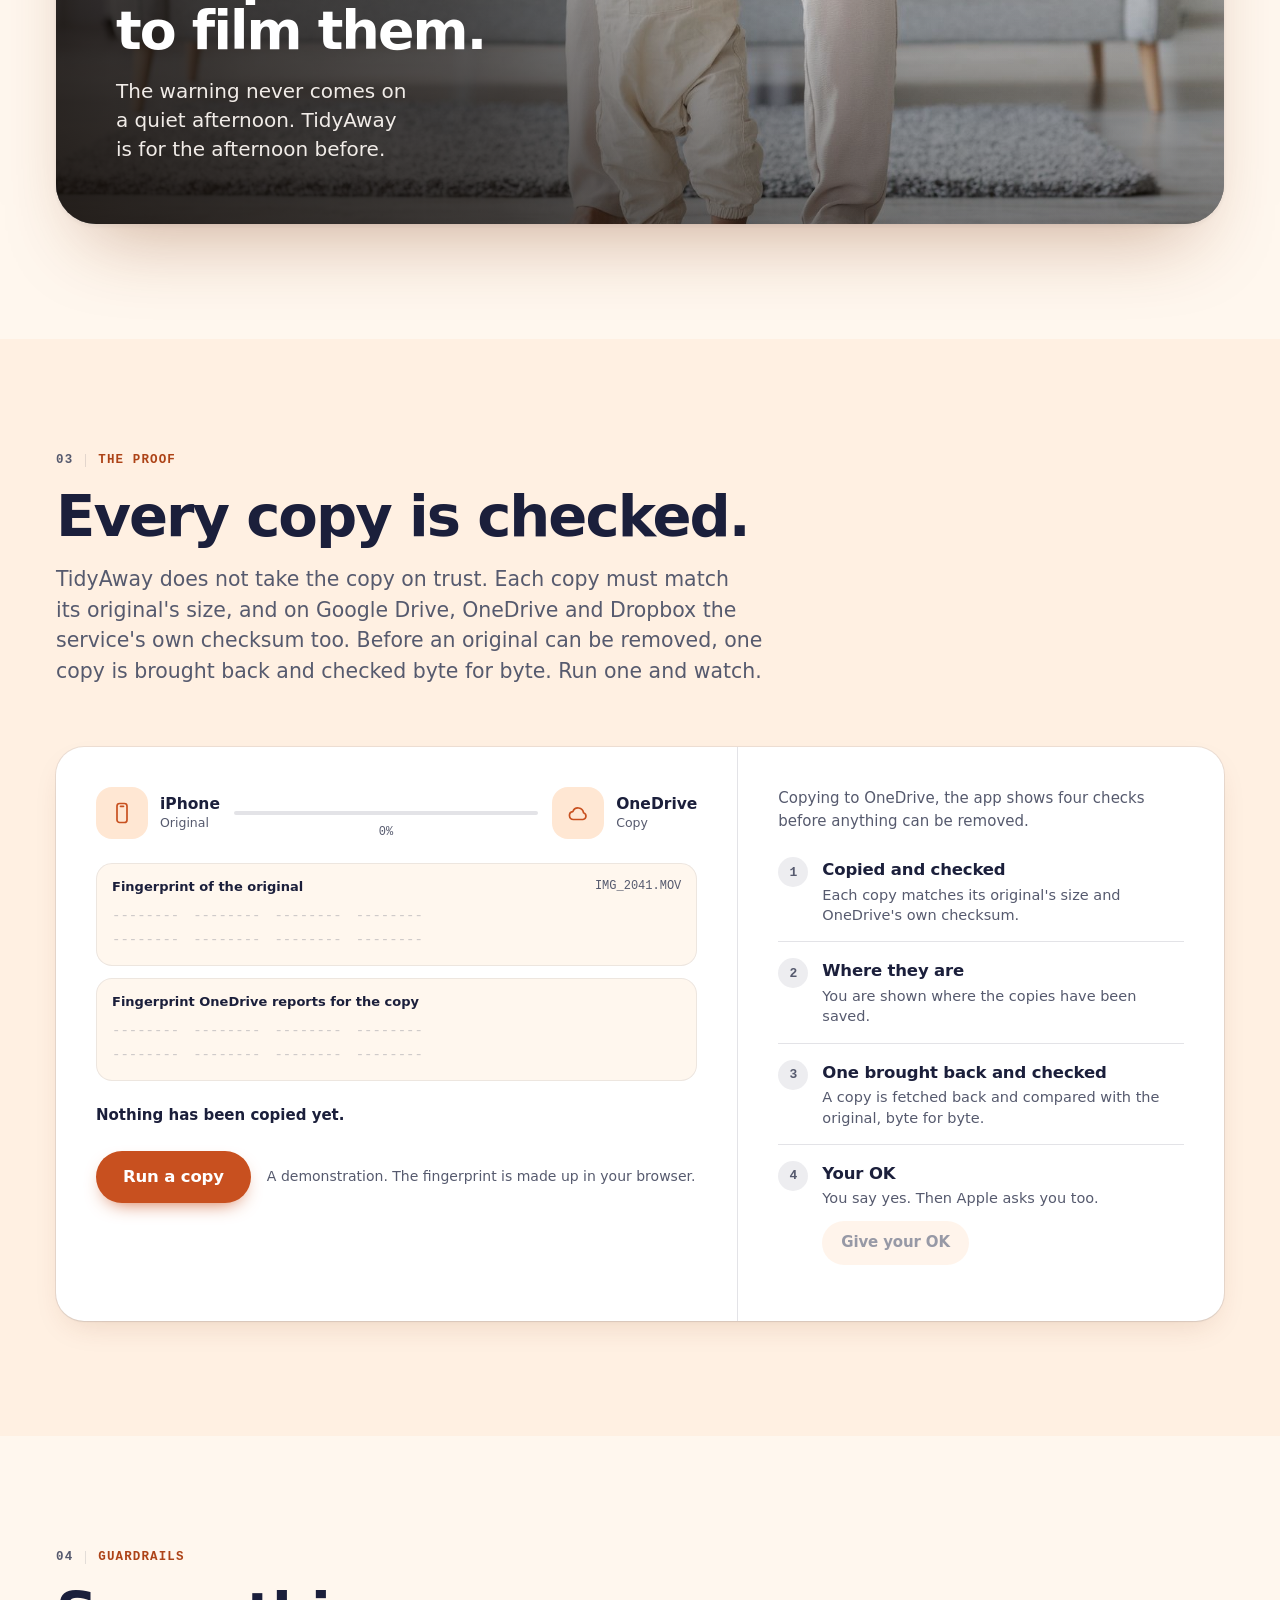
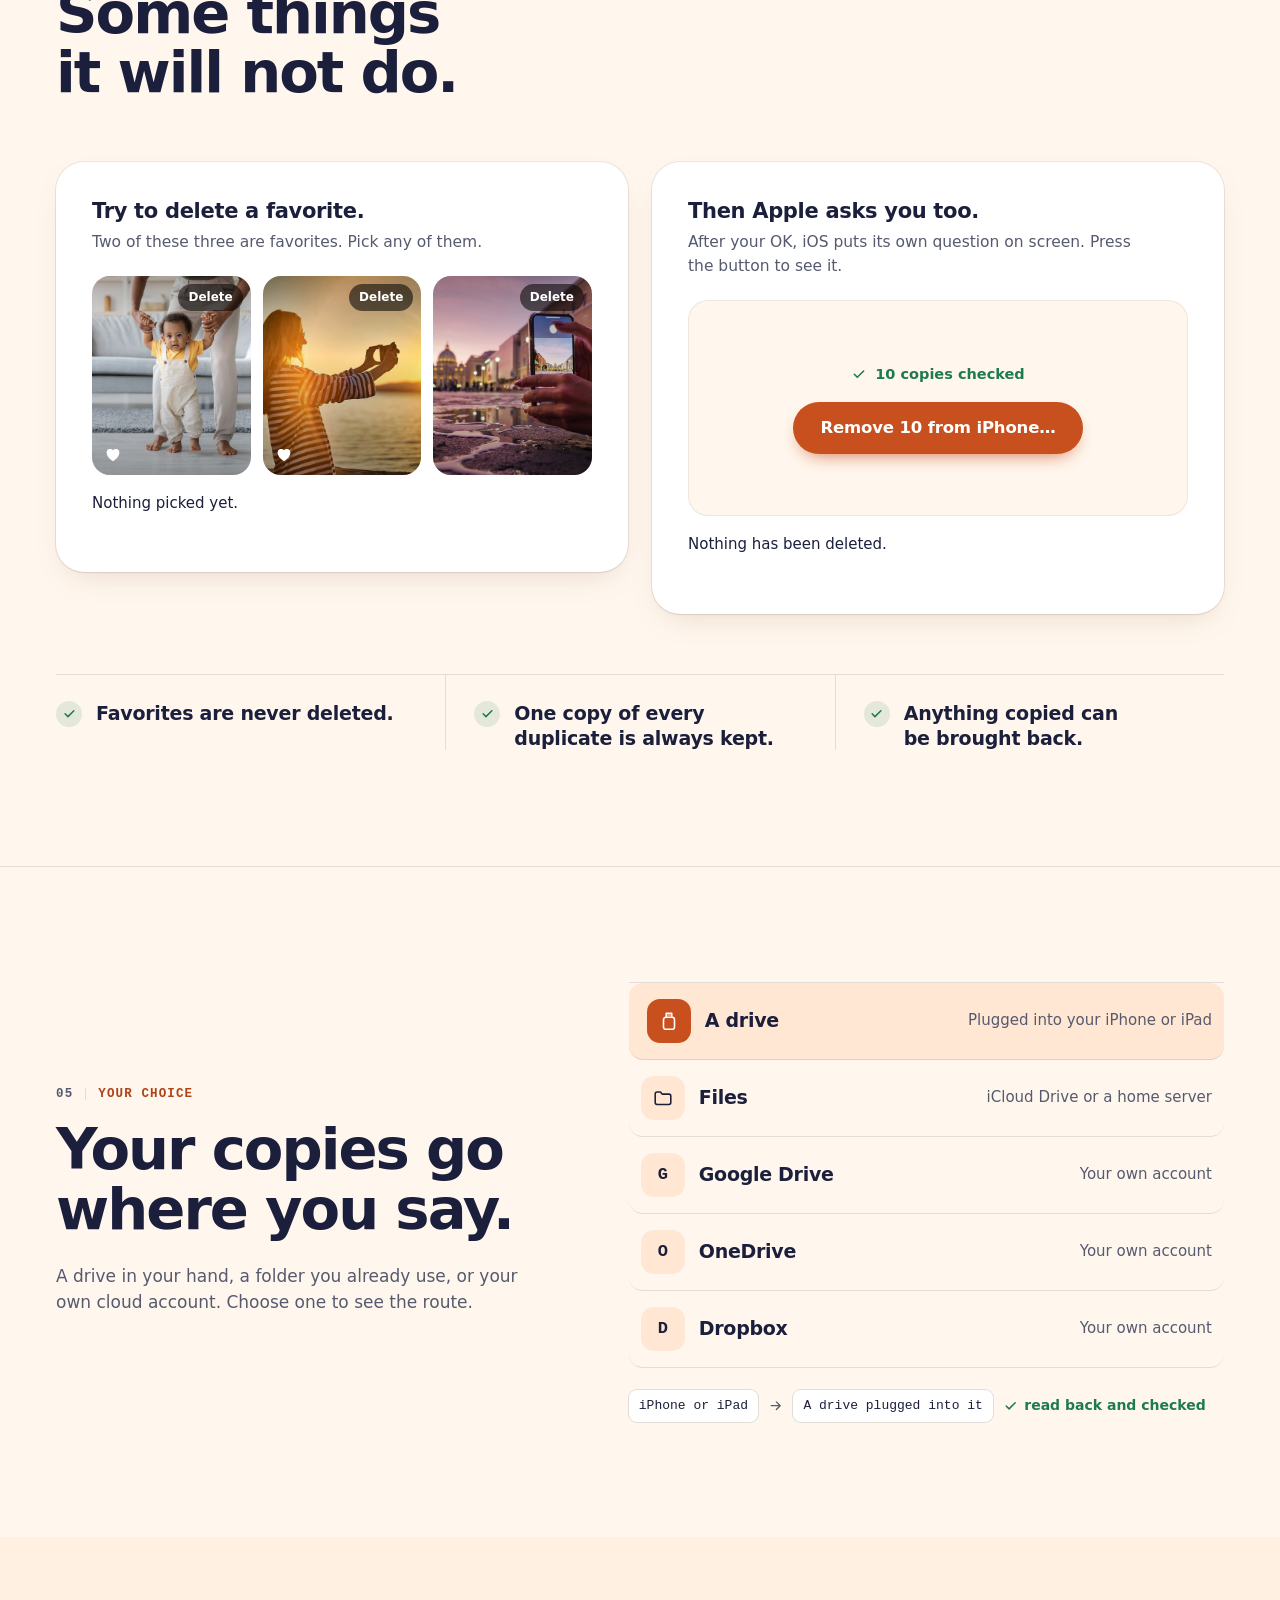
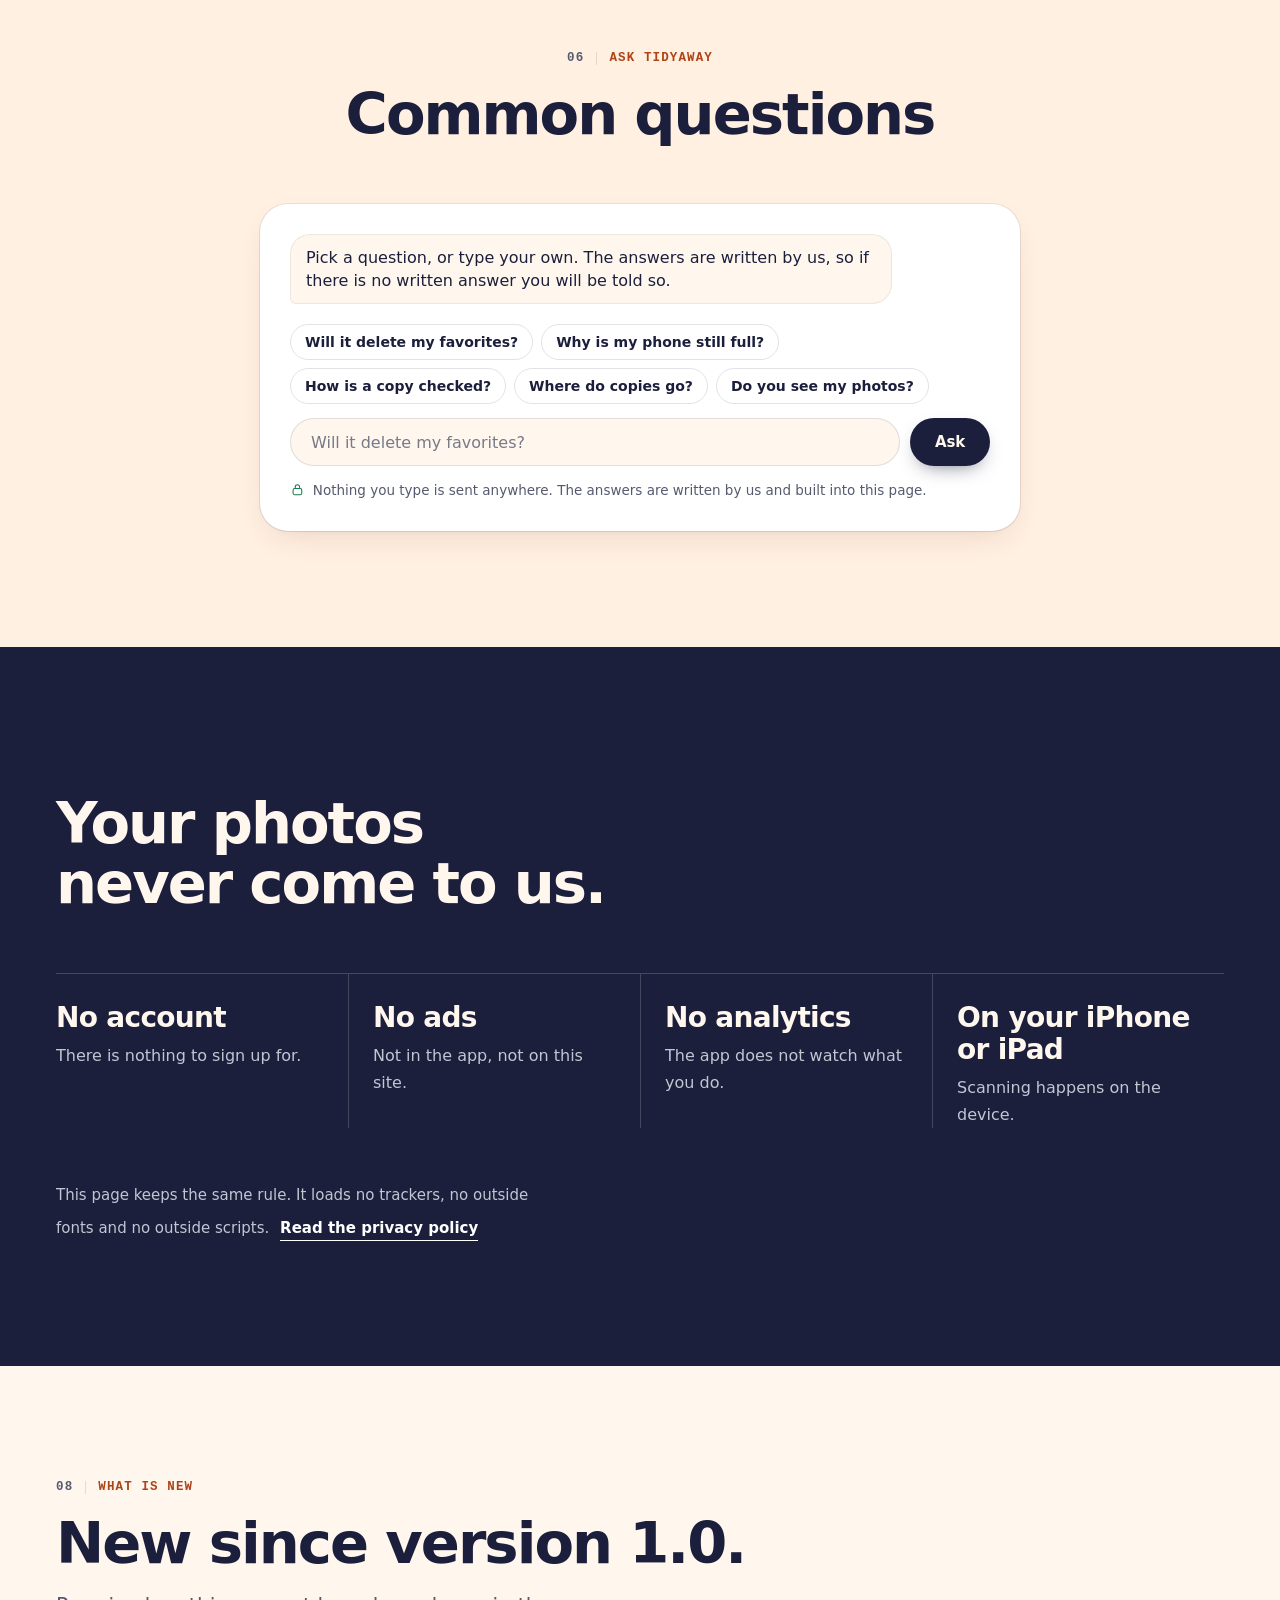
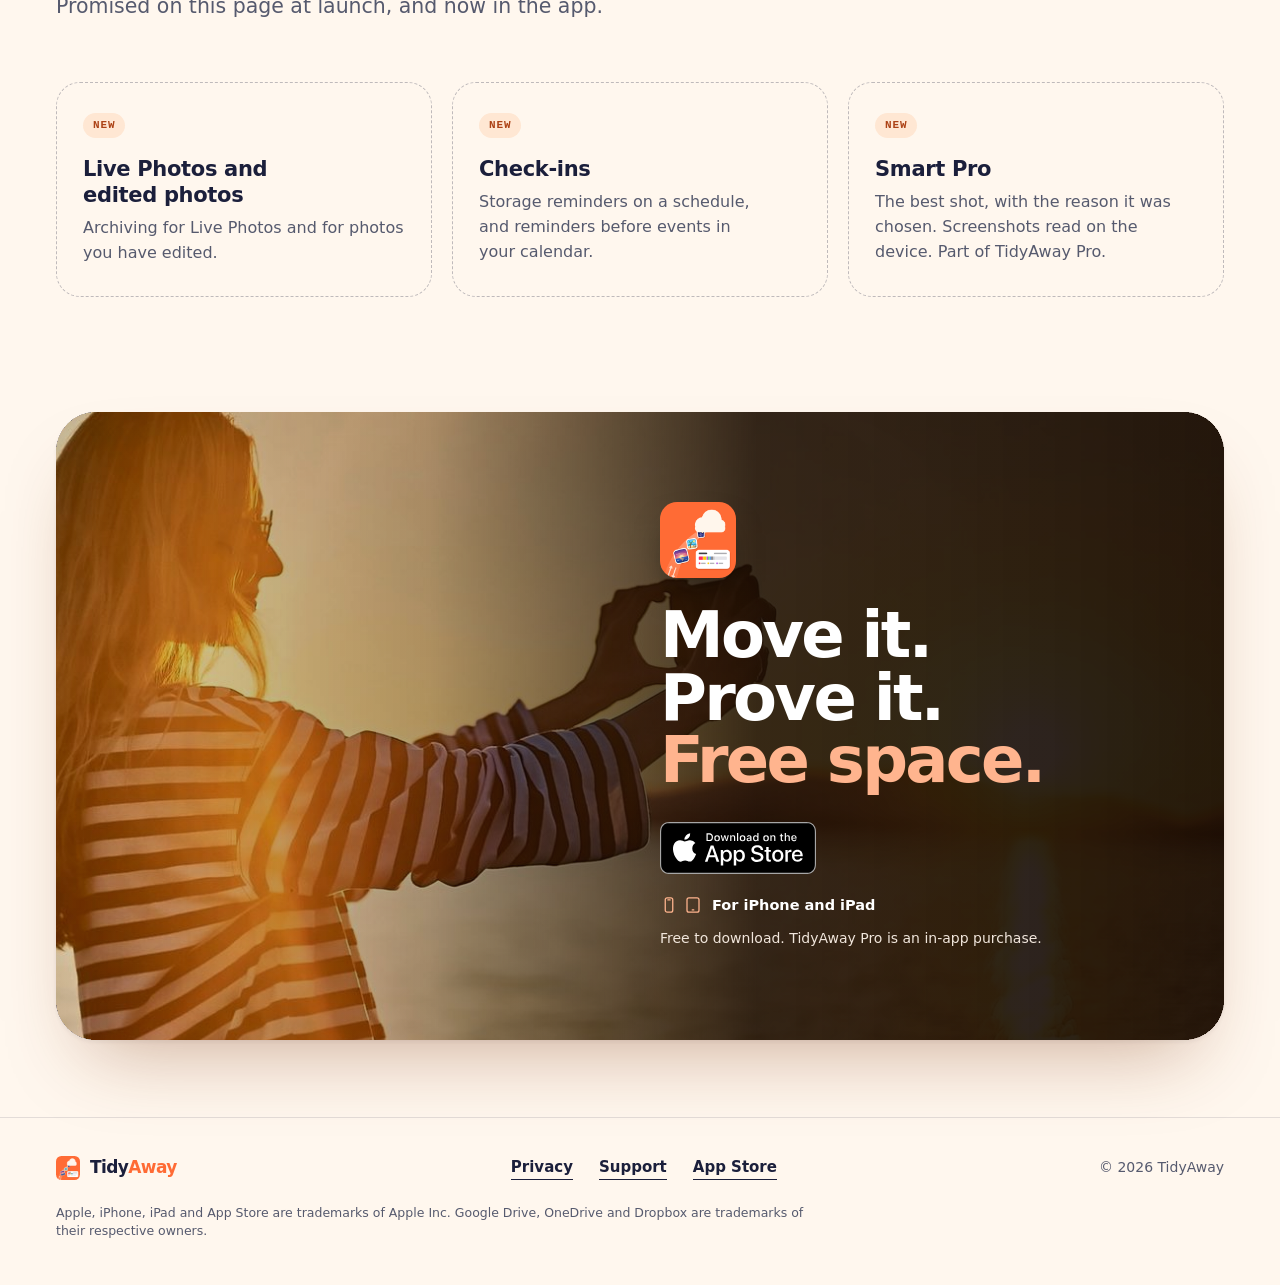
==== commit b3fc732c: "Move the 1.0.2 trial-reminder sentence out of this PR It describes TidyAway 1.0.2 behaviour, so it g" ====
--- a/index.html
+++ b/index.html
@@ -517,7 +517,7 @@
 <h2>Storage Score, Storage Checkup and appearance</h2>
 <p>The Storage Score and the storage bar are worked out on your iPhone from its free and total space and the size of your photos and videos. The Storage Checkup and Storage insights keep a short history of free space (sizes and dates only) on your iPhone, so they can show how it changed. Your choice of Light or Dark is kept on your iPhone. None of this is sent anywhere.</p>
 <h2>Purchases</h2>
-<p>TidyAway Pro is sold through Apple. Apple handles payment; the app only learns whether Pro is active. If you start a free trial, the app can set one reminder on your iPhone two days before the trial ends, if you allow notifications. It's a notification on your iPhone; nothing is sent anywhere.</p>
+<p>TidyAway Pro is sold through Apple. Apple handles payment; the app only learns whether Pro is active.</p>
 <h2>Questions</h2>
 <p>For privacy questions, email <a href="mailto:hello@tidyaway.app">hello@tidyaway.app</a> or use the <a href="support.html">TidyAway support page</a>. If you report a problem on the public issue list linked from that page, leave out personal photos and library information.</p>
 <p>Last updated: November 27, 2026.</p>
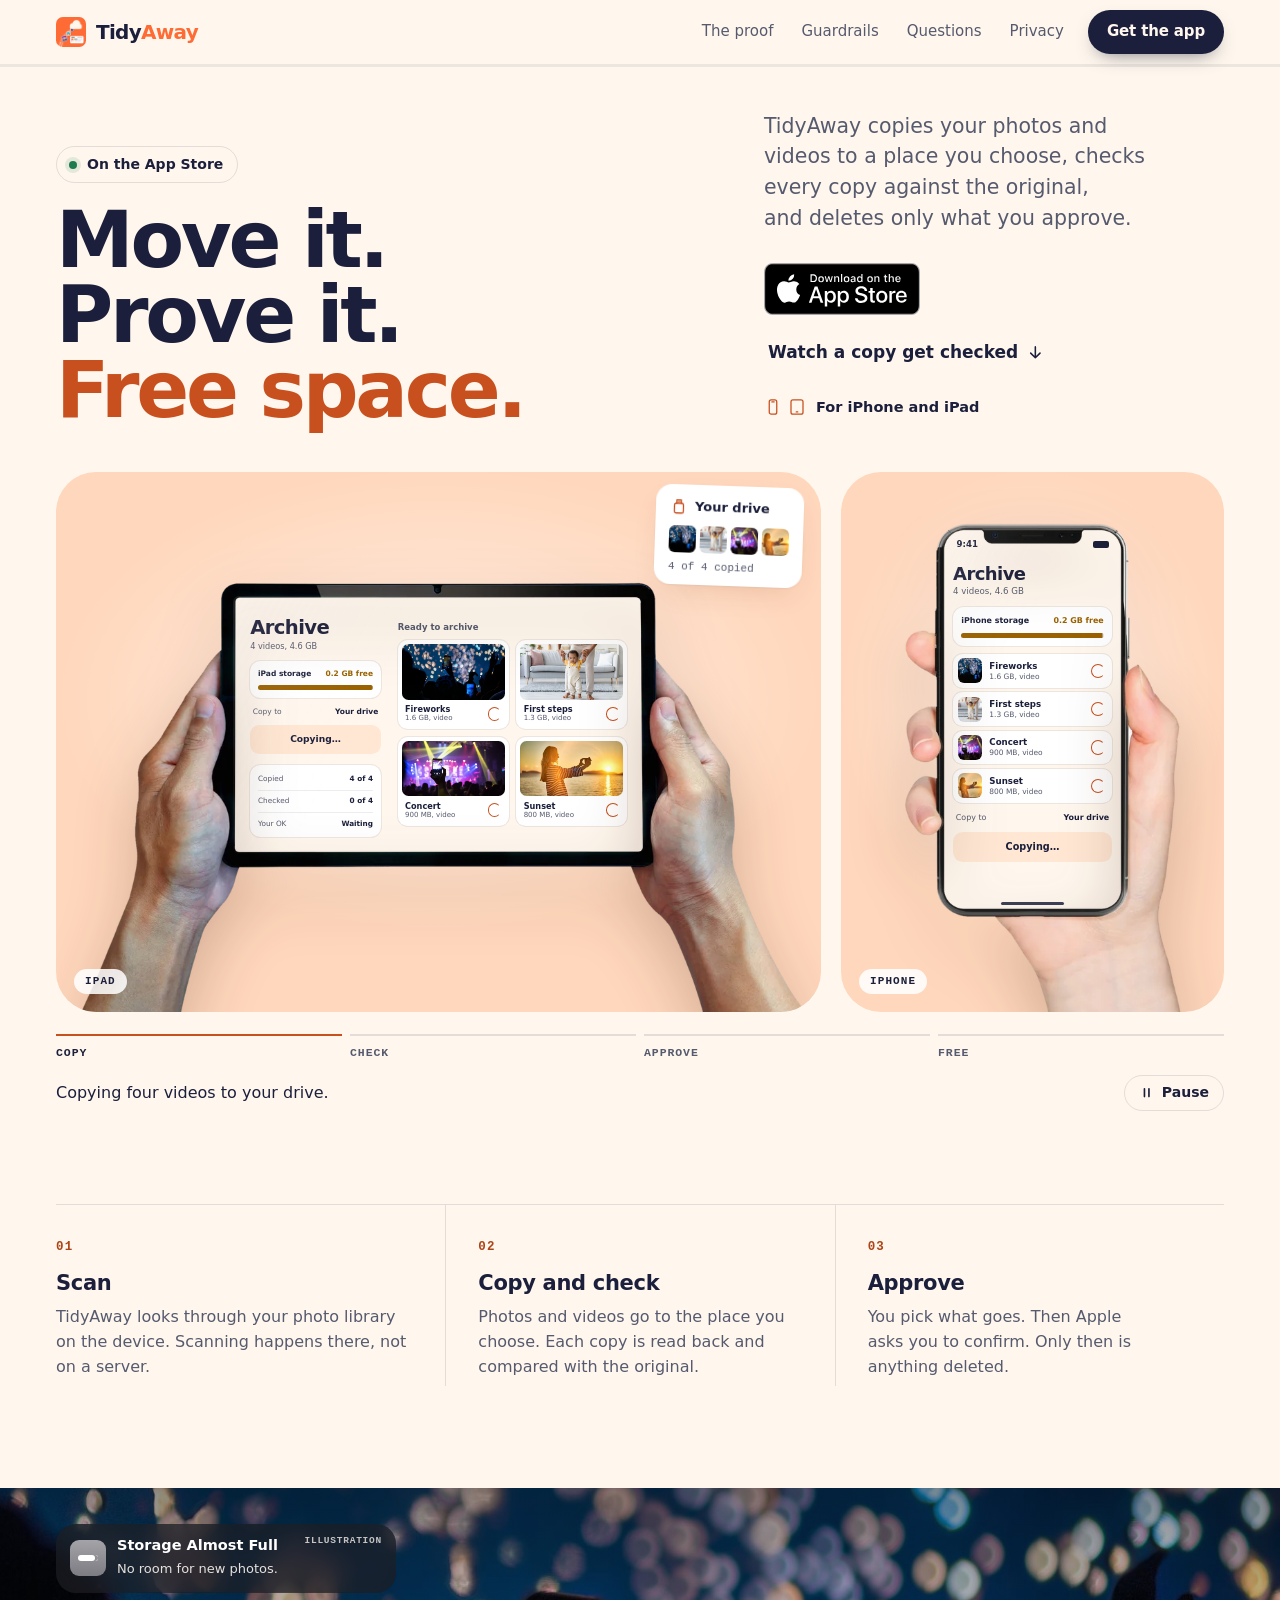
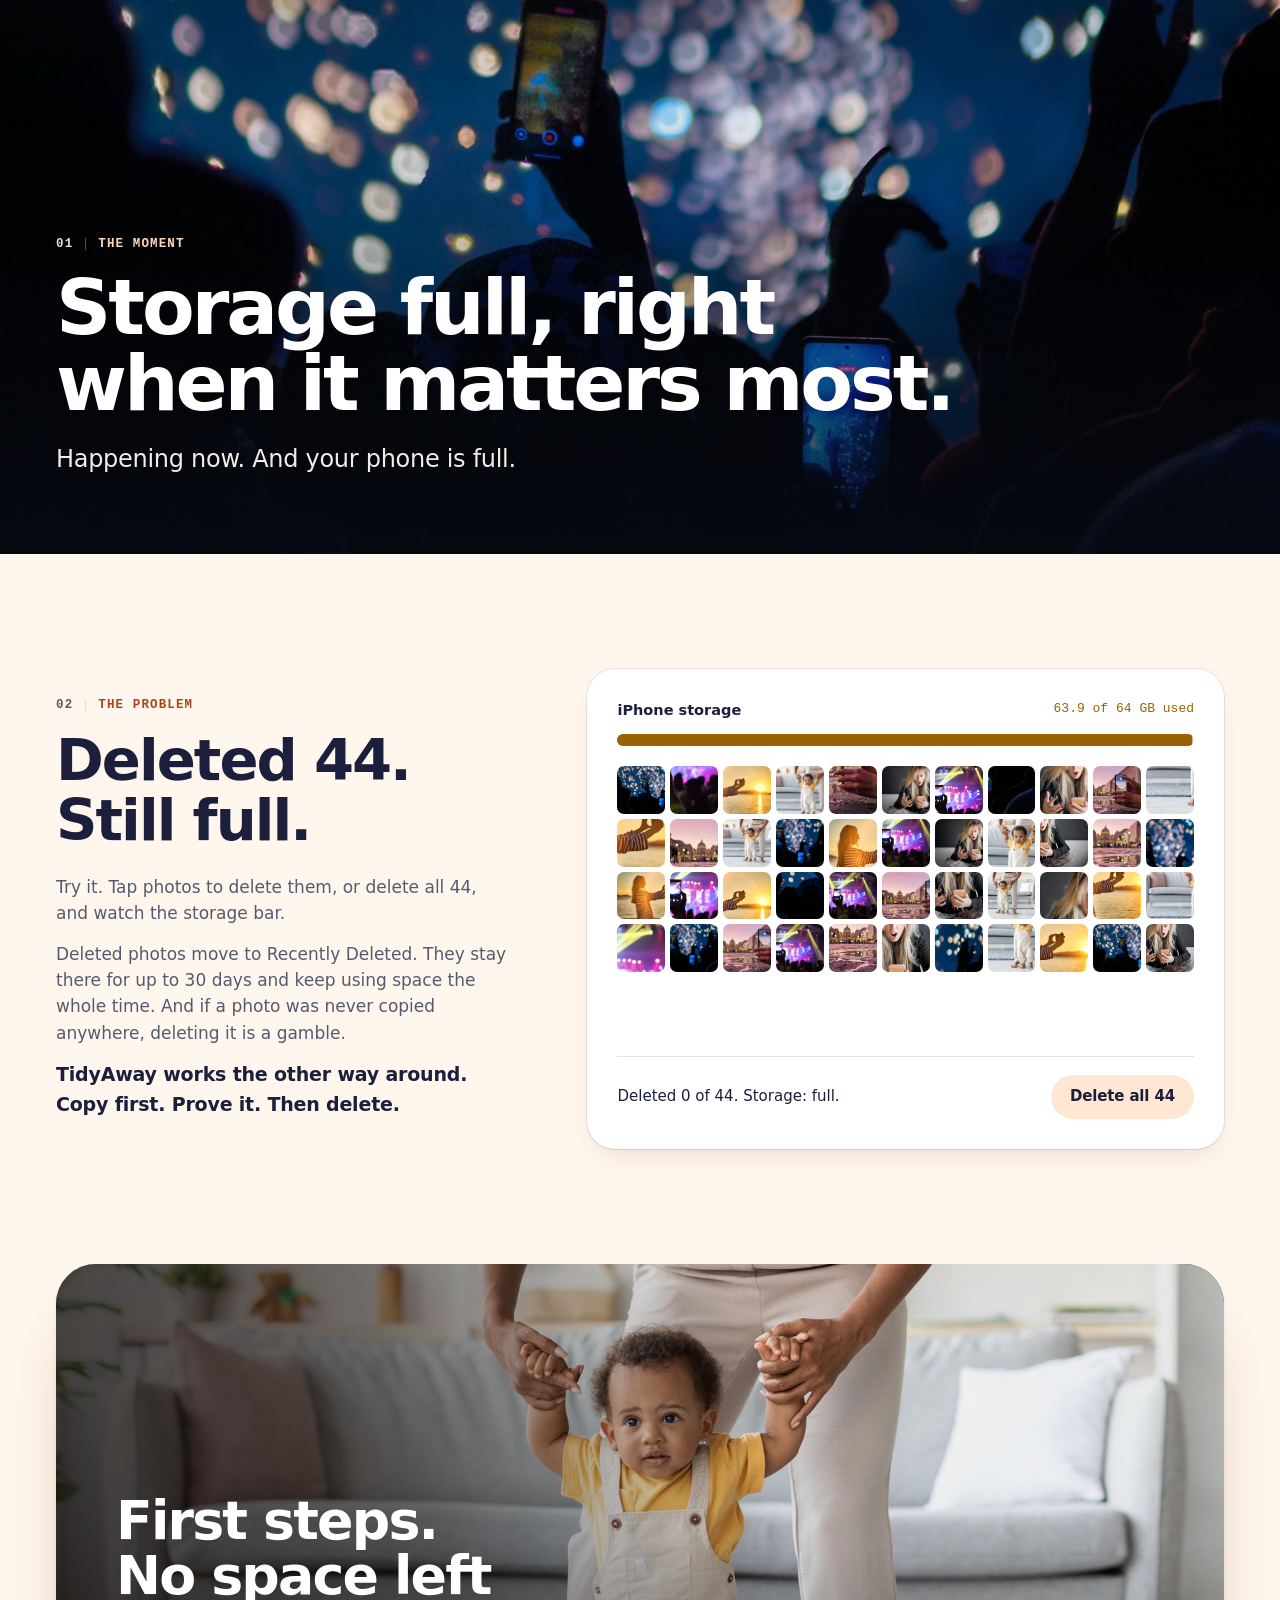
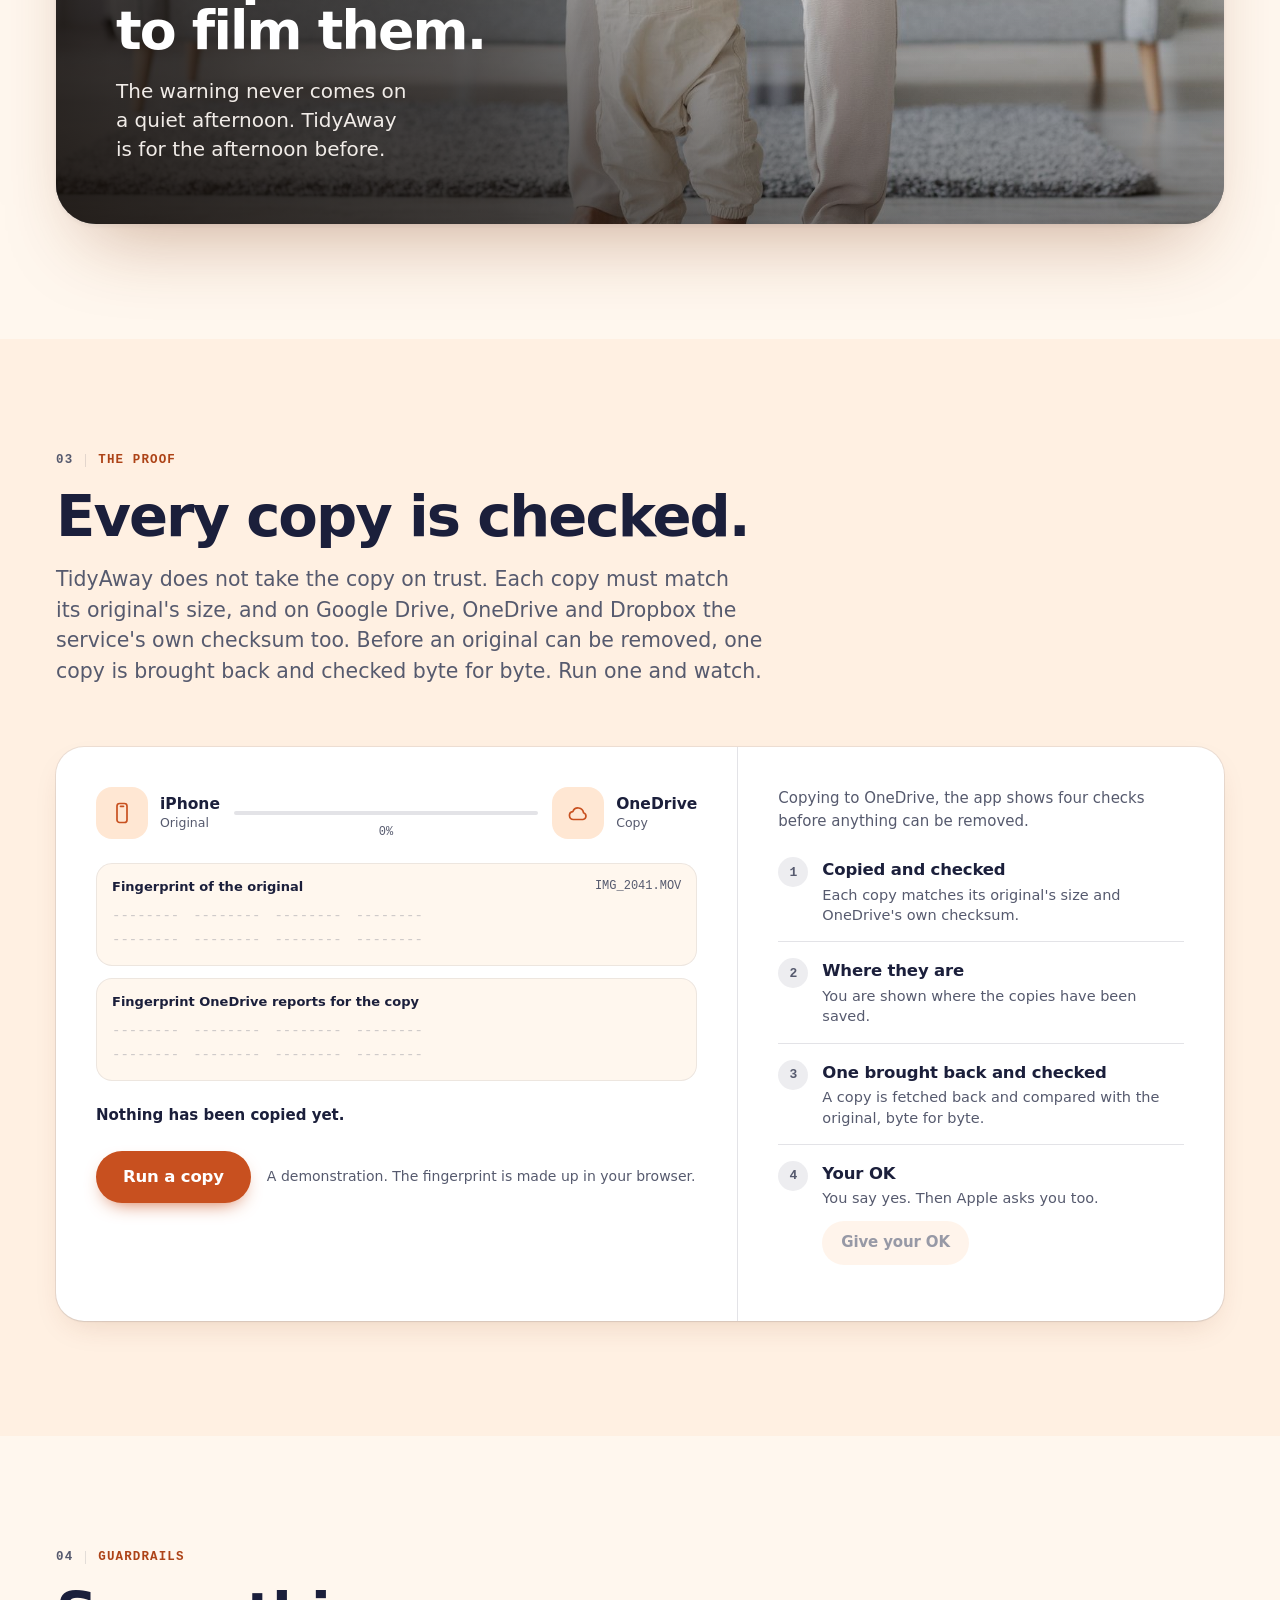
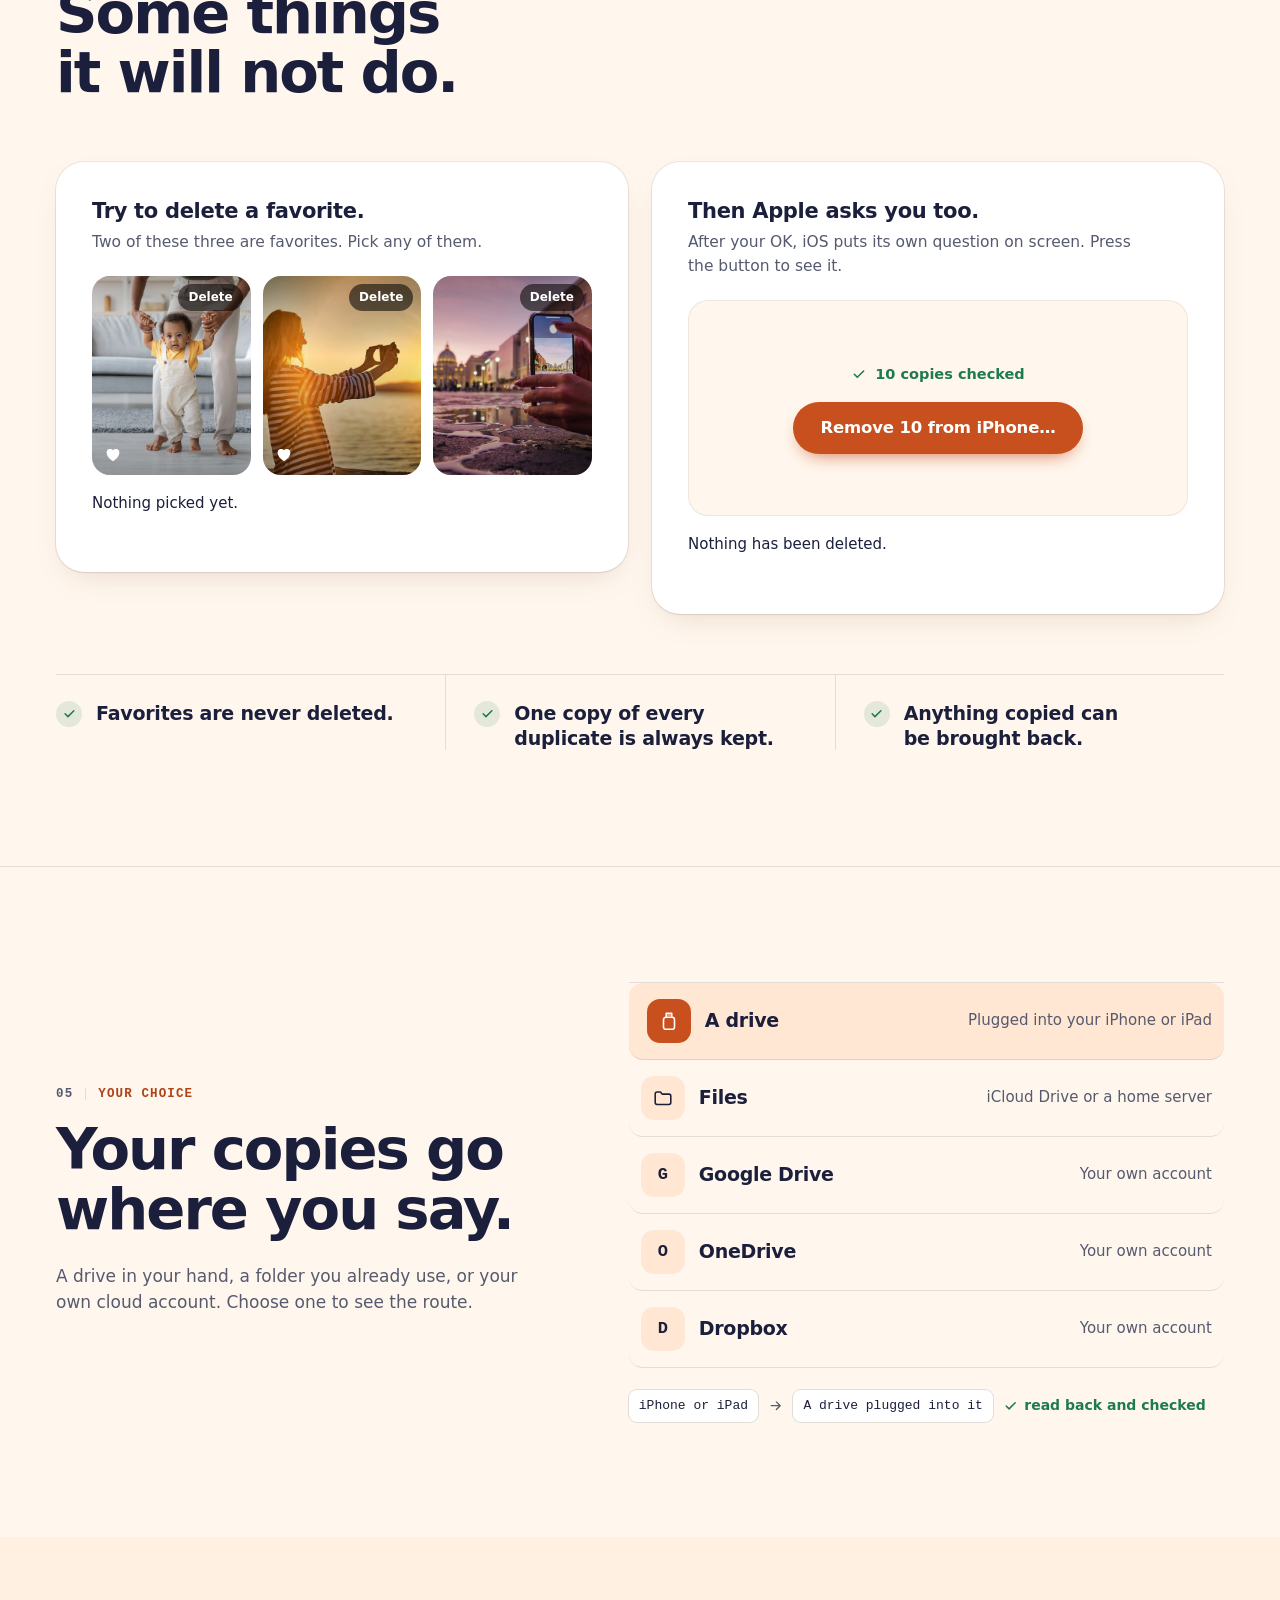
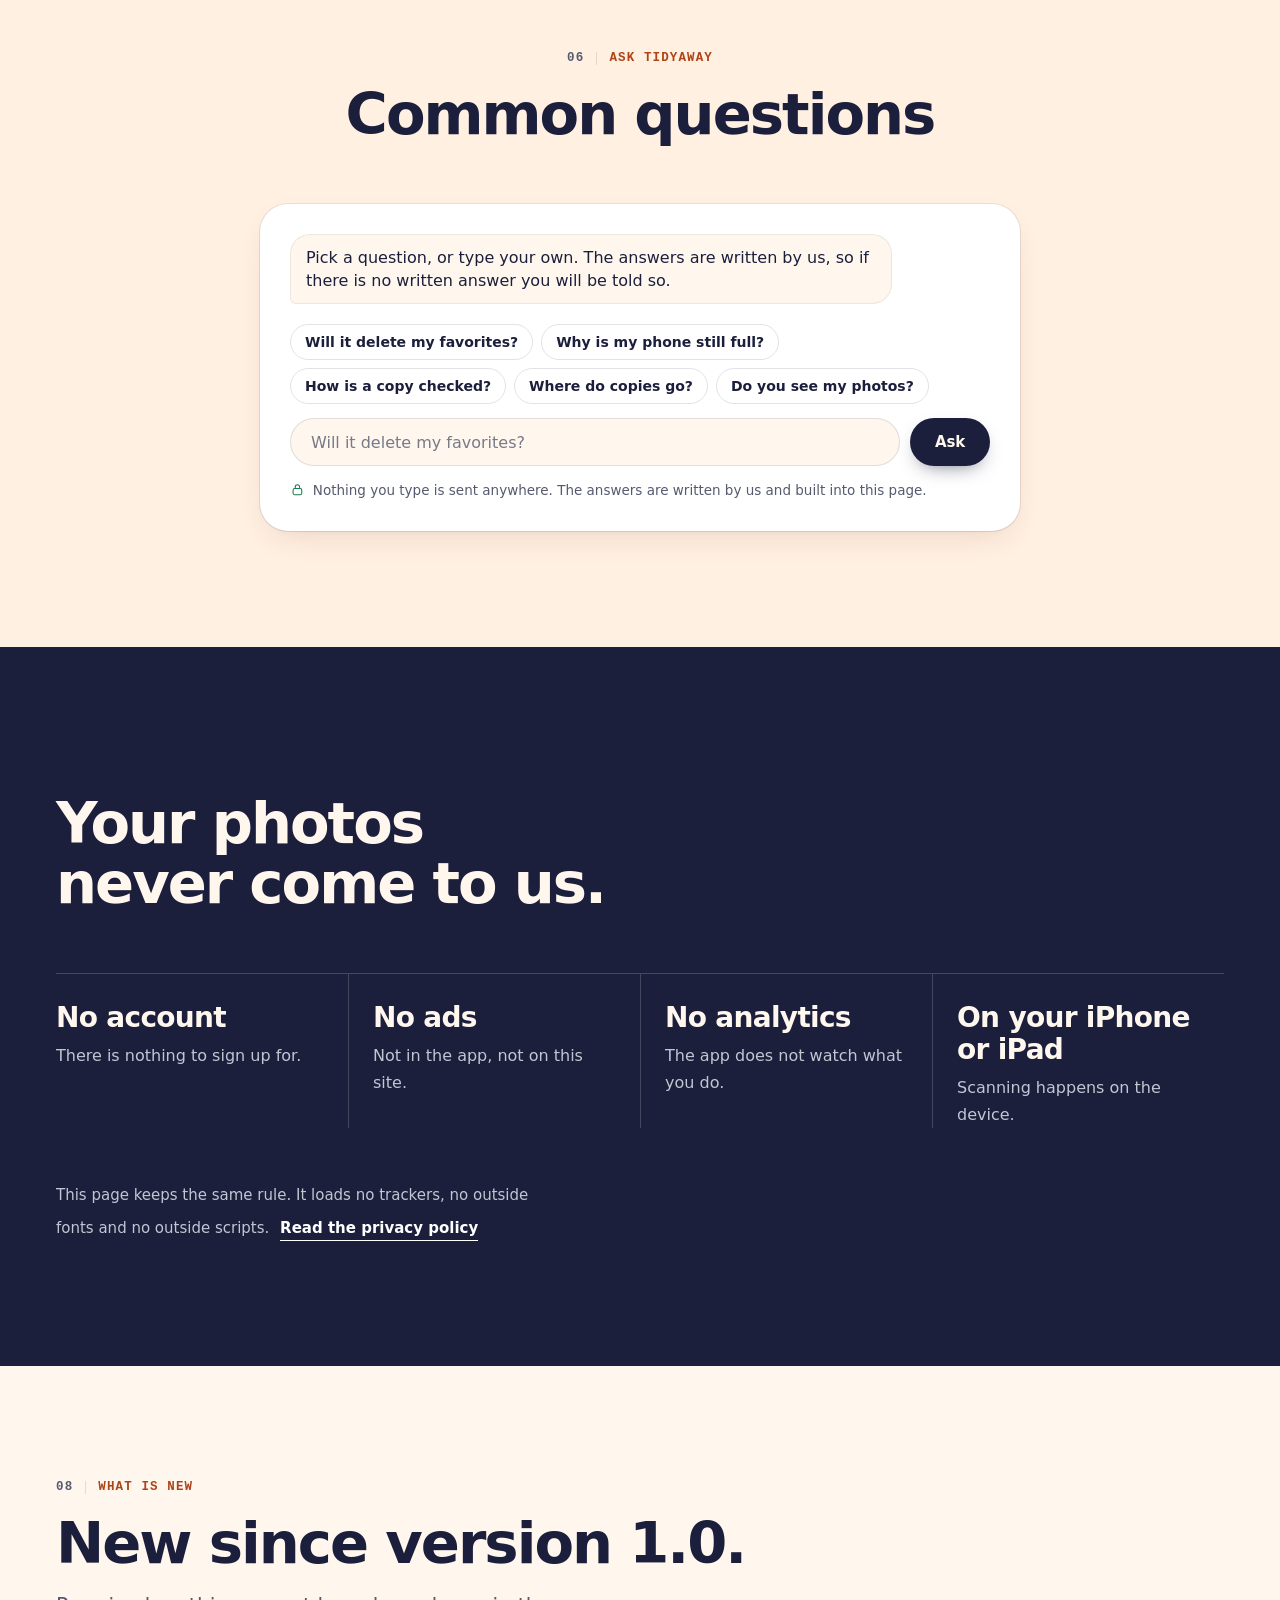
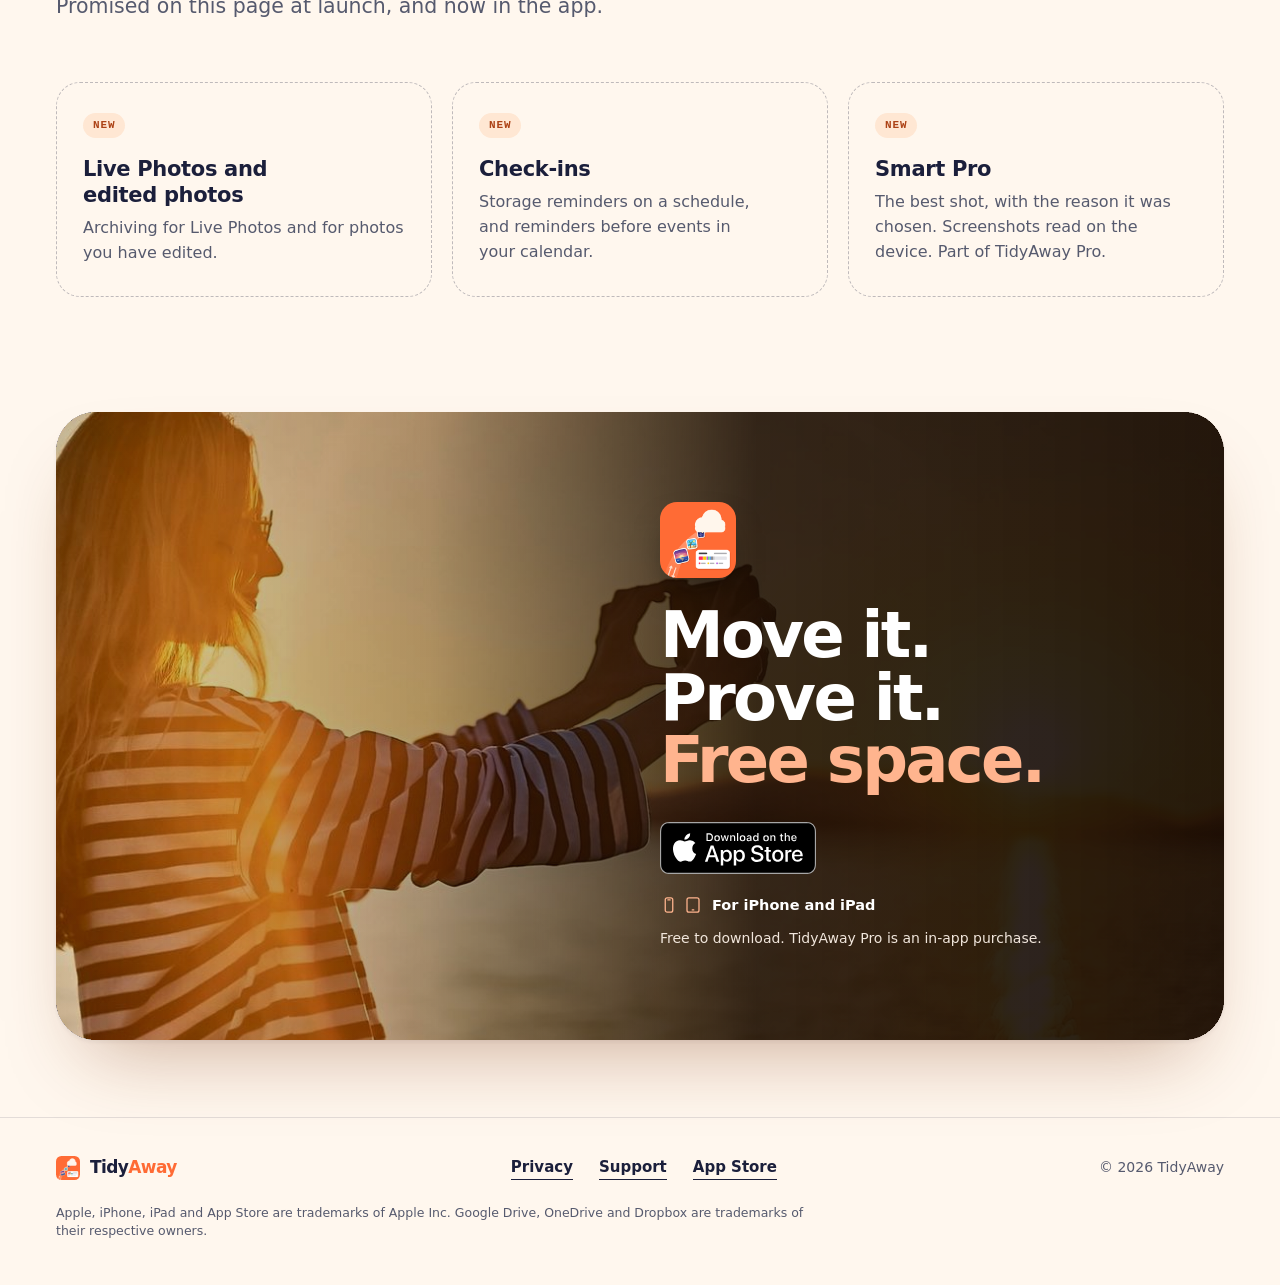
==== commit 676c5d69: "Privacy: the free-trial reminder in TidyAway 1.0.2 Purchases gains: "If you start a free trial, the " ====
--- a/index.html
+++ b/index.html
@@ -517,7 +517,7 @@
 <h2>Storage Score, Storage Checkup and appearance</h2>
 <p>The Storage Score and the storage bar are worked out on your iPhone from its free and total space and the size of your photos and videos. The Storage Checkup and Storage insights keep a short history of free space (sizes and dates only) on your iPhone, so they can show how it changed. Your choice of Light or Dark is kept on your iPhone. None of this is sent anywhere.</p>
 <h2>Purchases</h2>
-<p>TidyAway Pro is sold through Apple. Apple handles payment; the app only learns whether Pro is active.</p>
+<p>TidyAway Pro is sold through Apple. Apple handles payment; the app only learns whether Pro is active. If you start a free trial, the app can set one reminder on your iPhone two days before the trial ends, if you allow notifications. It's a notification on your iPhone; nothing is sent anywhere.</p>
 <h2>Questions</h2>
 <p>For privacy questions, email <a href="mailto:hello@tidyaway.app">hello@tidyaway.app</a> or use the <a href="support.html">TidyAway support page</a>. If you report a problem on the public issue list linked from that page, leave out personal photos and library information.</p>
 <p>Last updated: November 27, 2026.</p>
